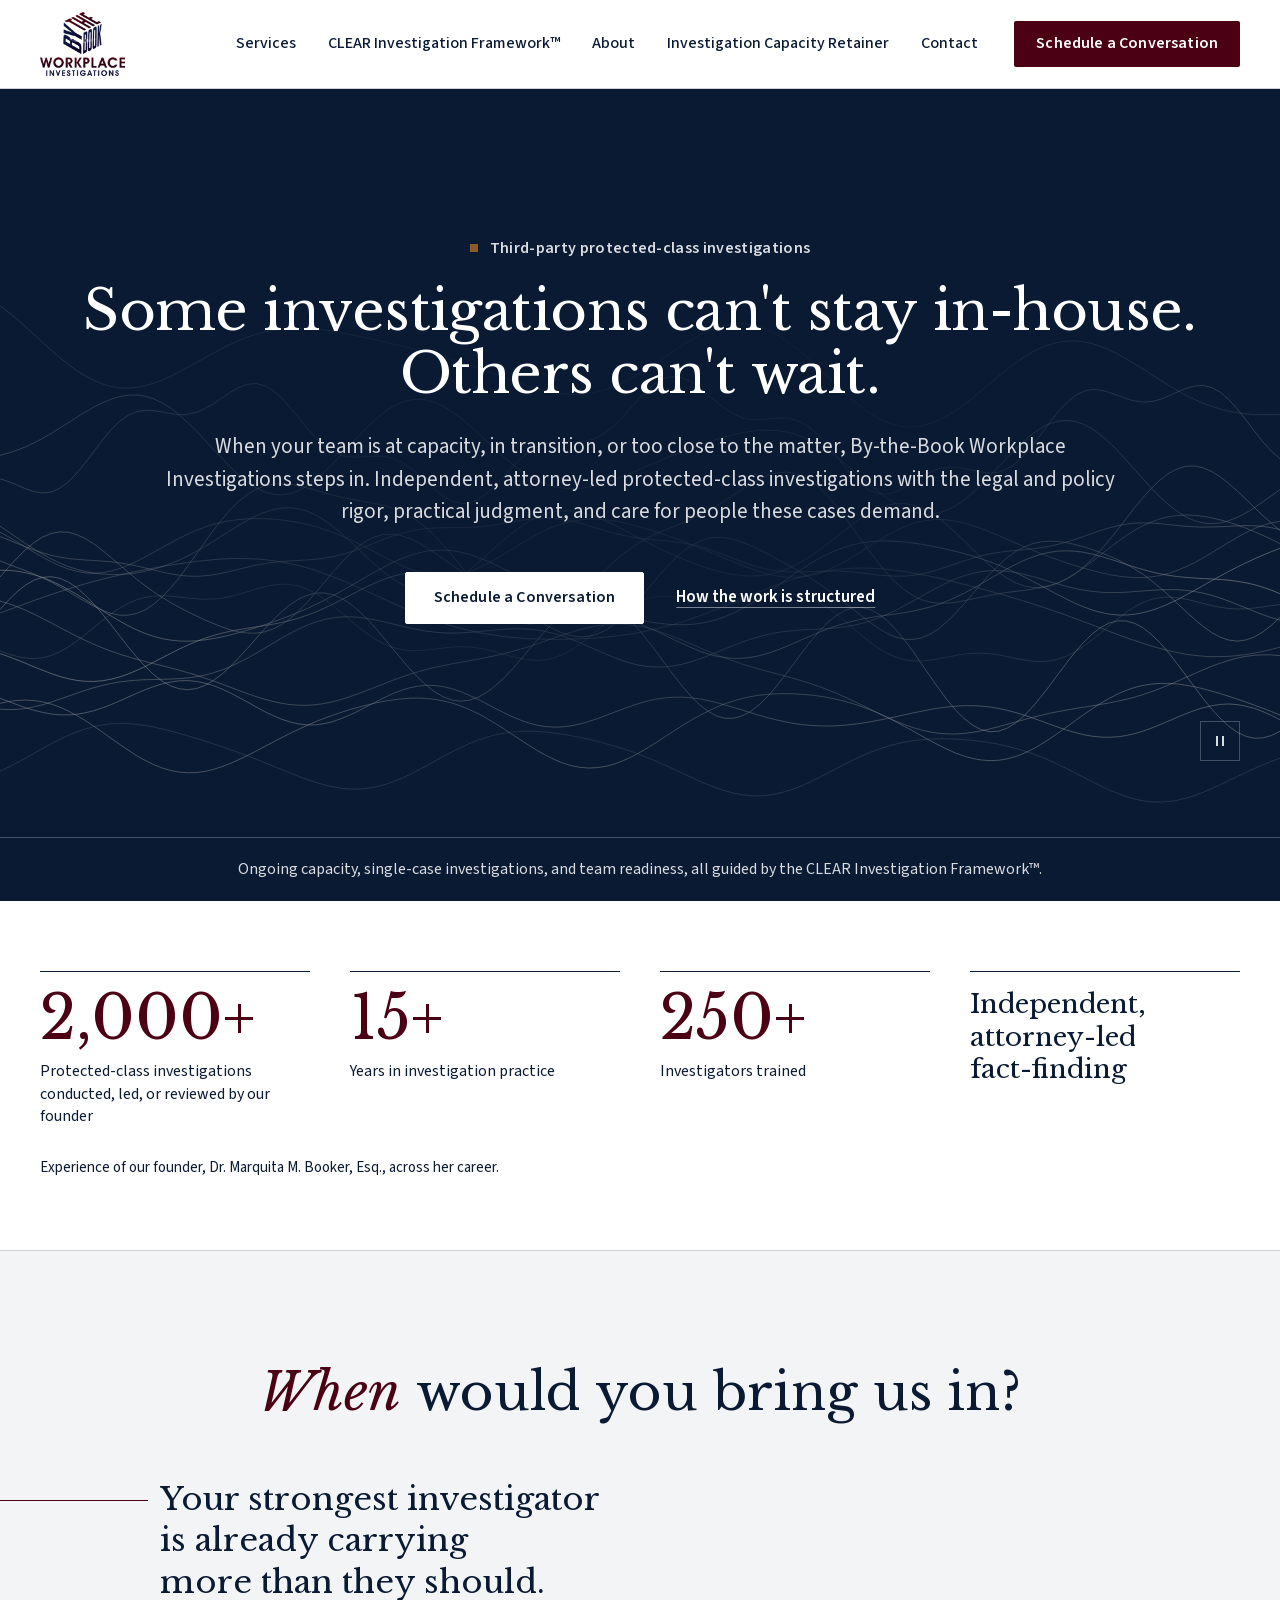
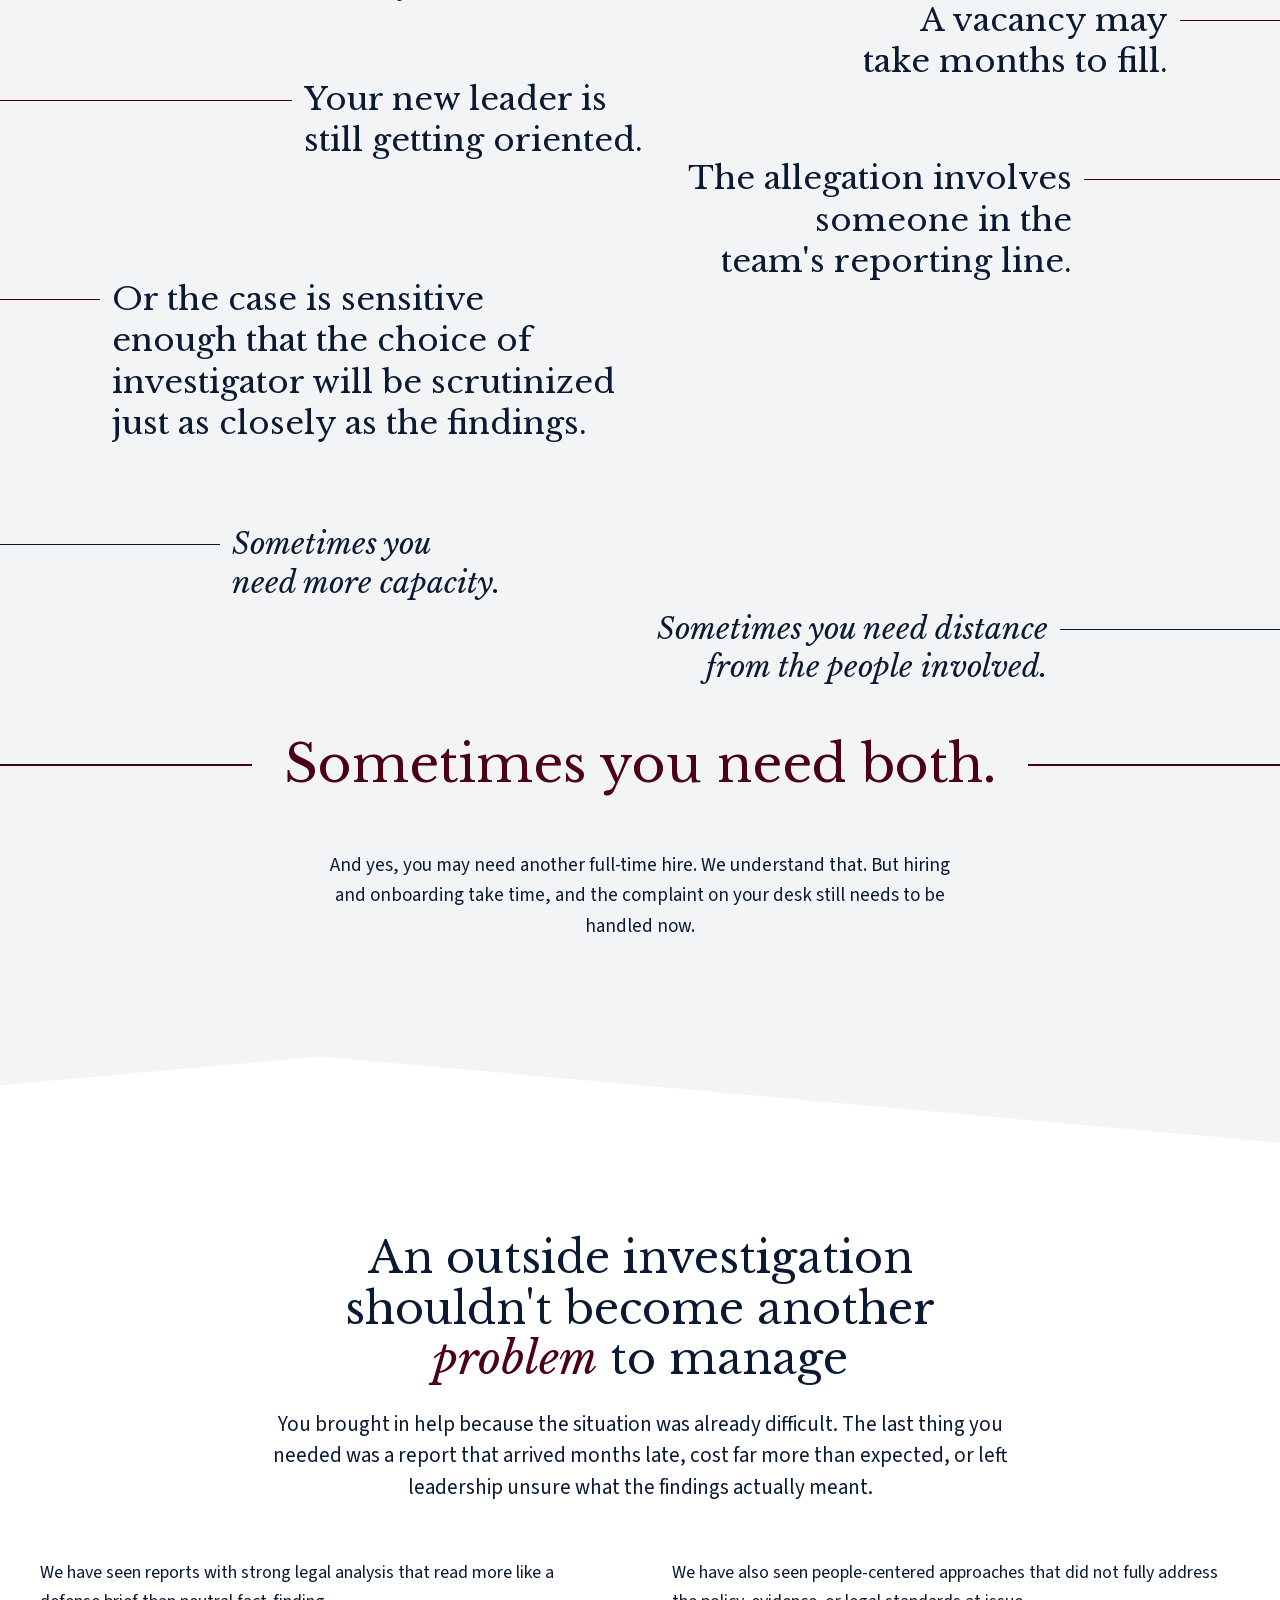
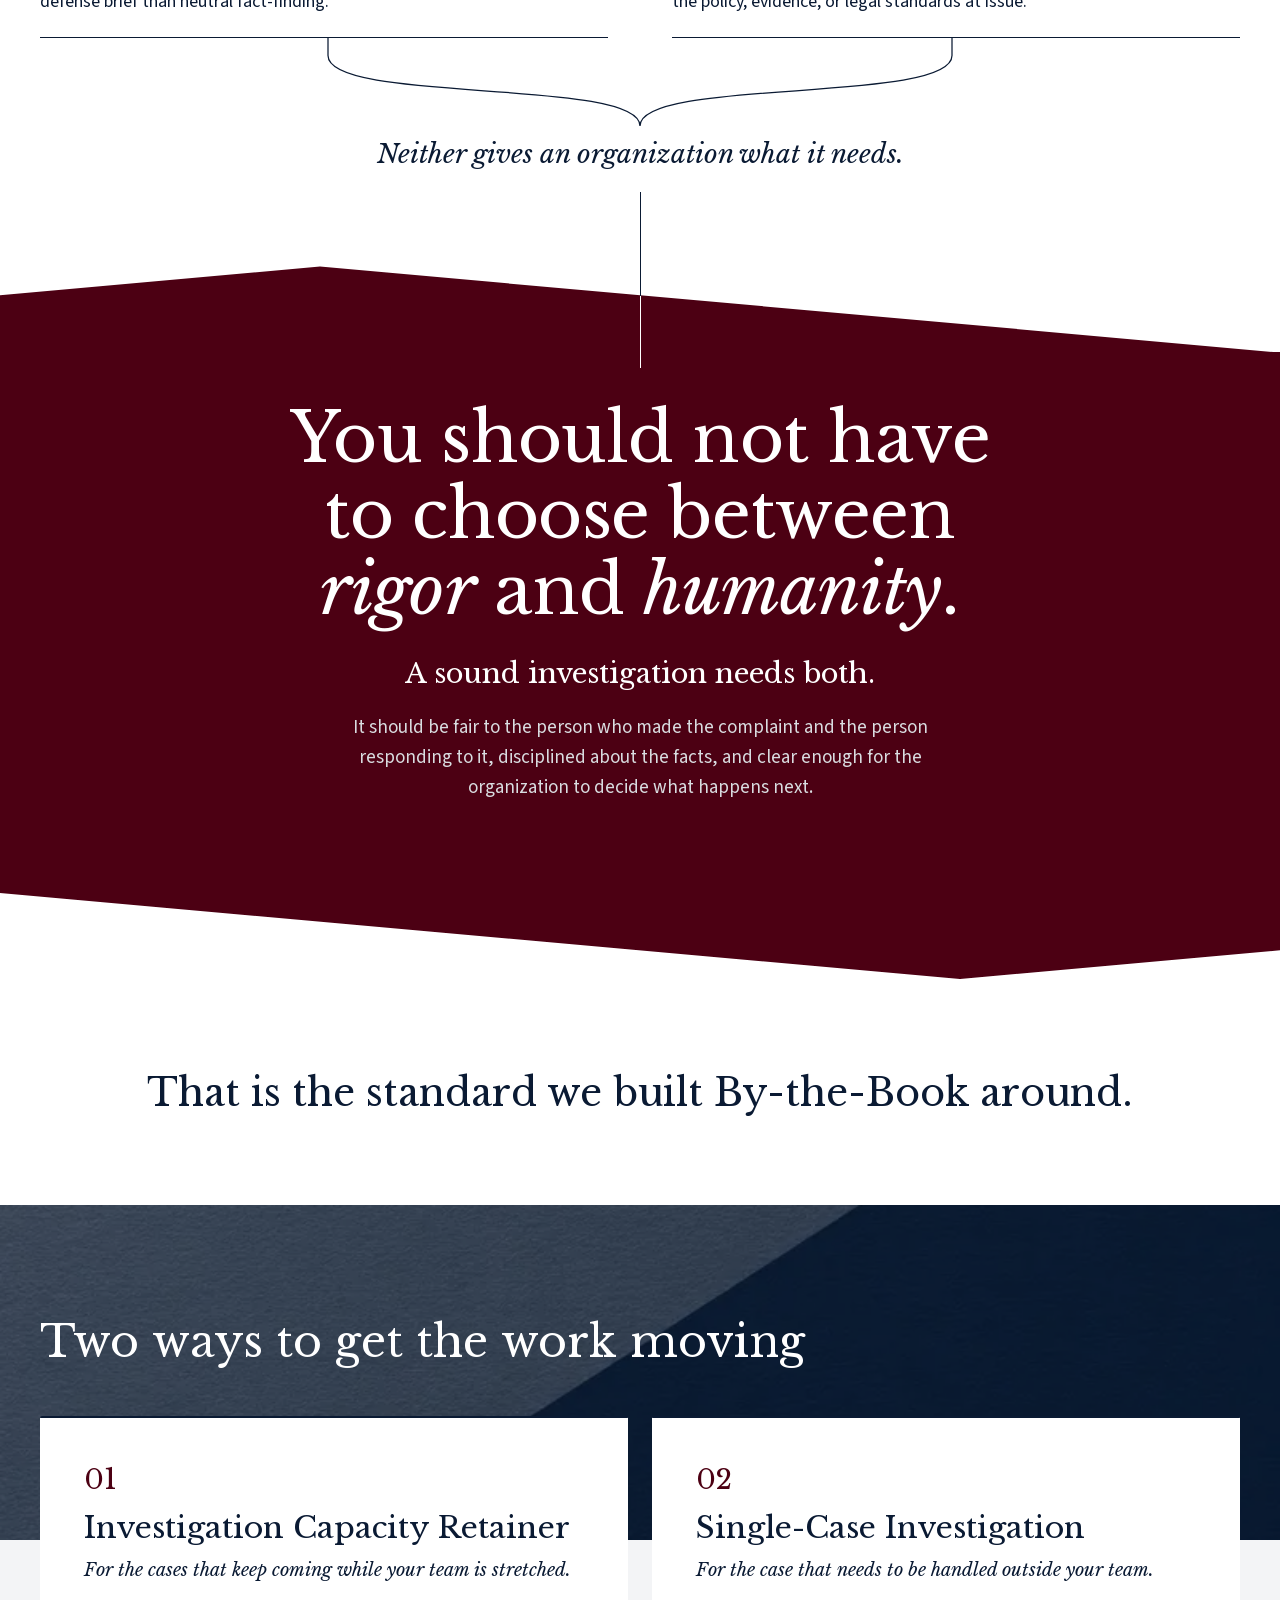
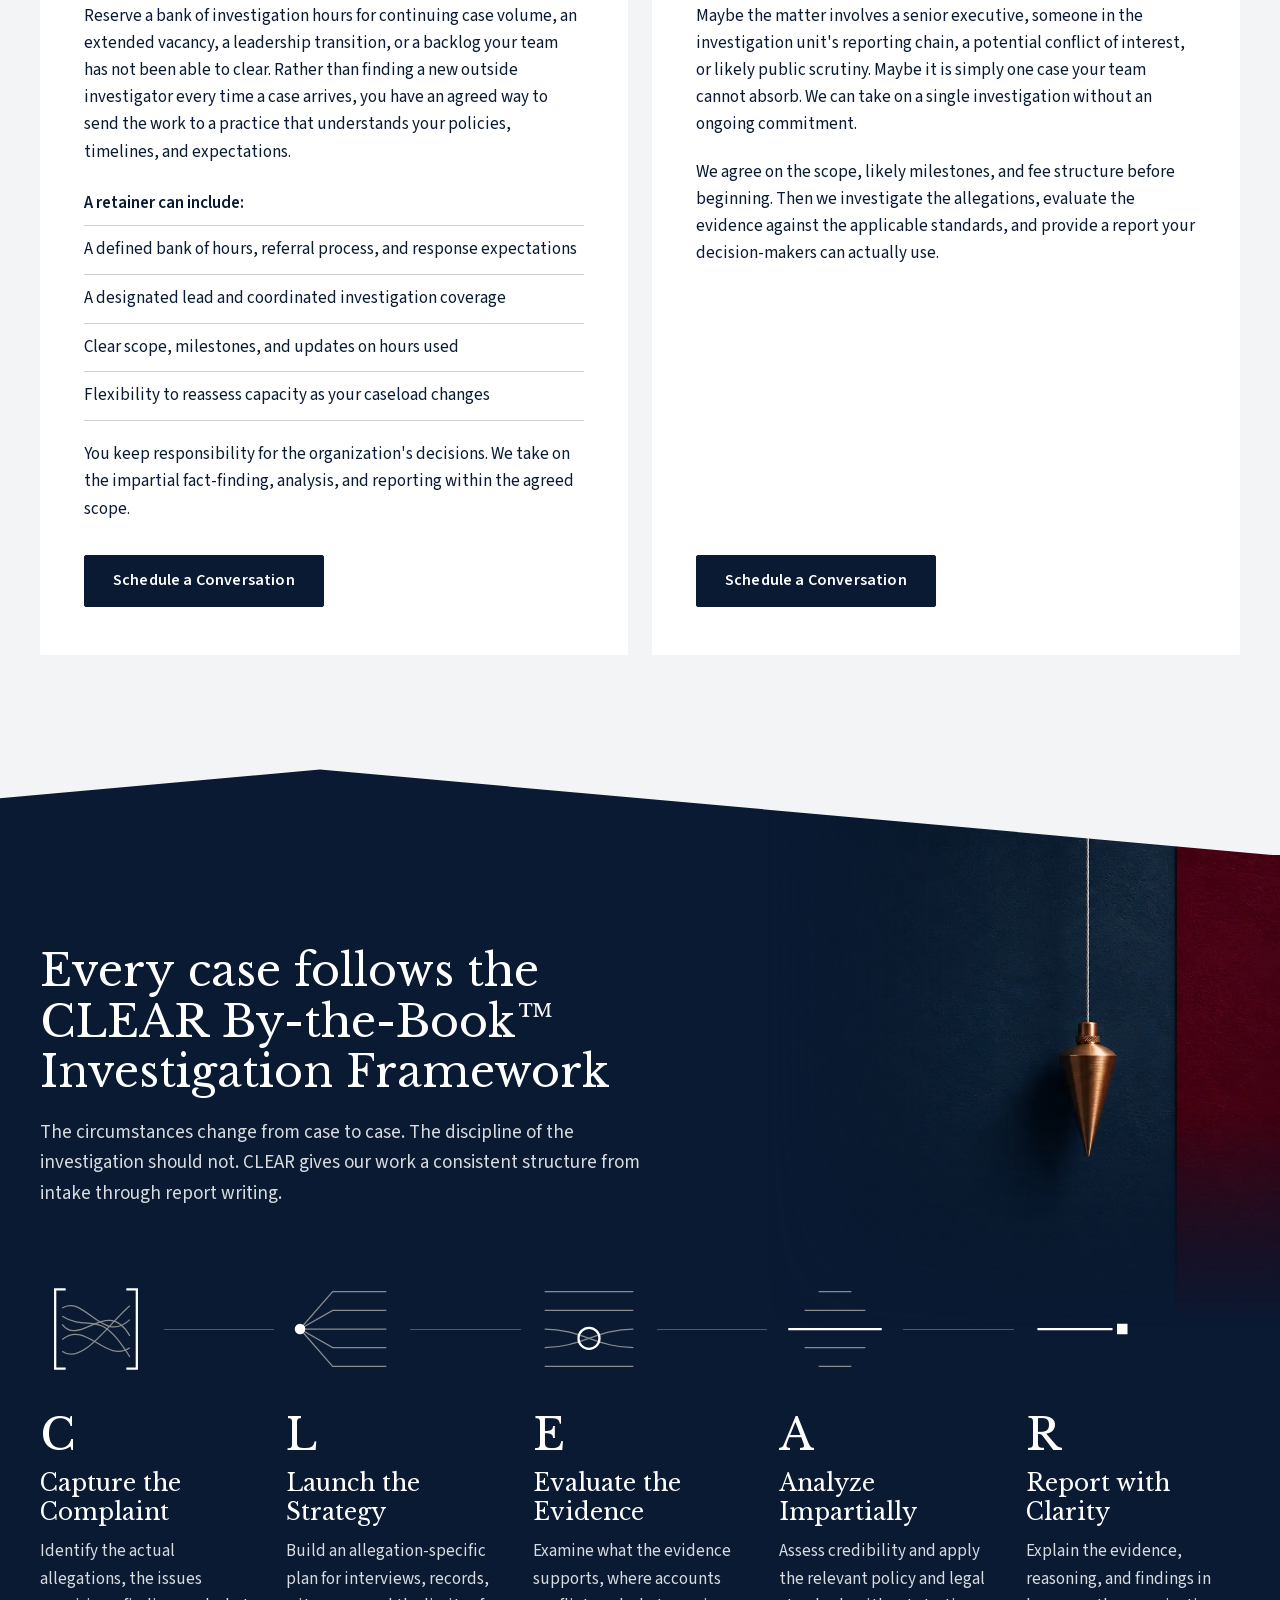
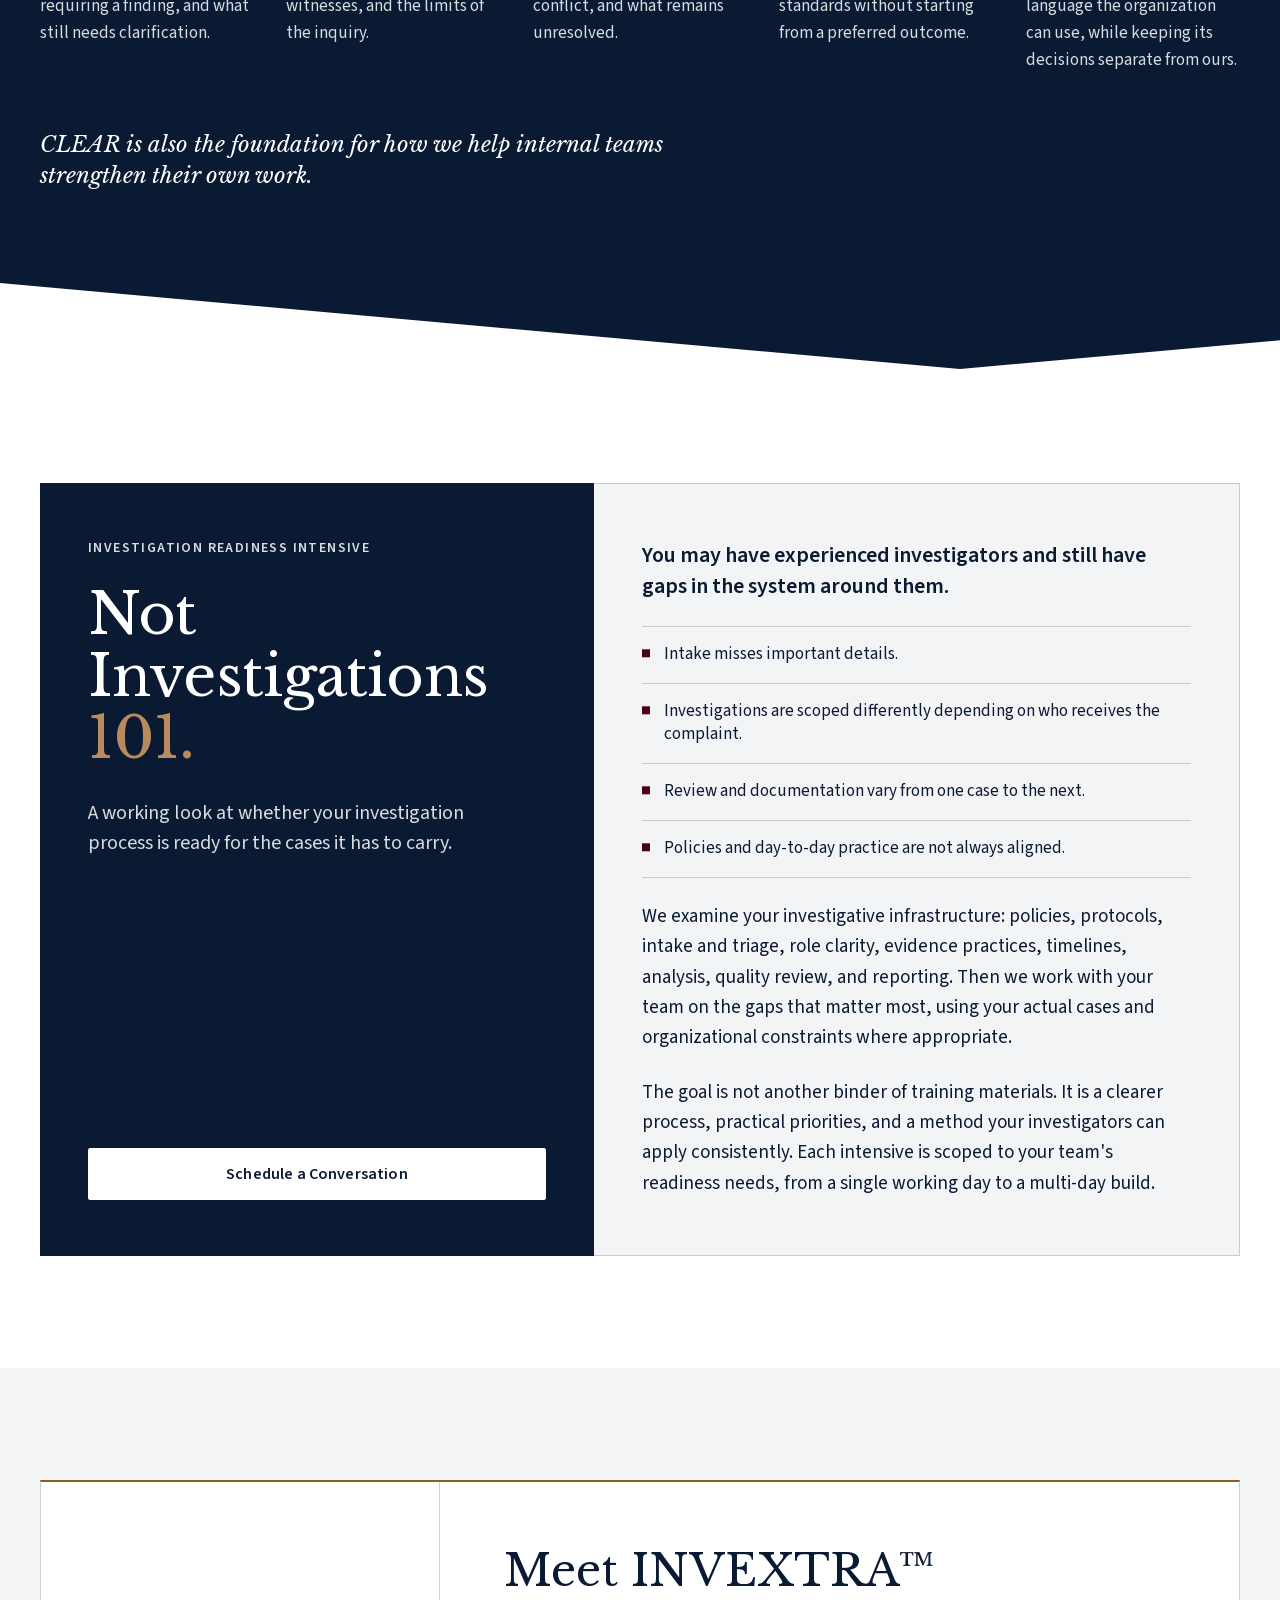
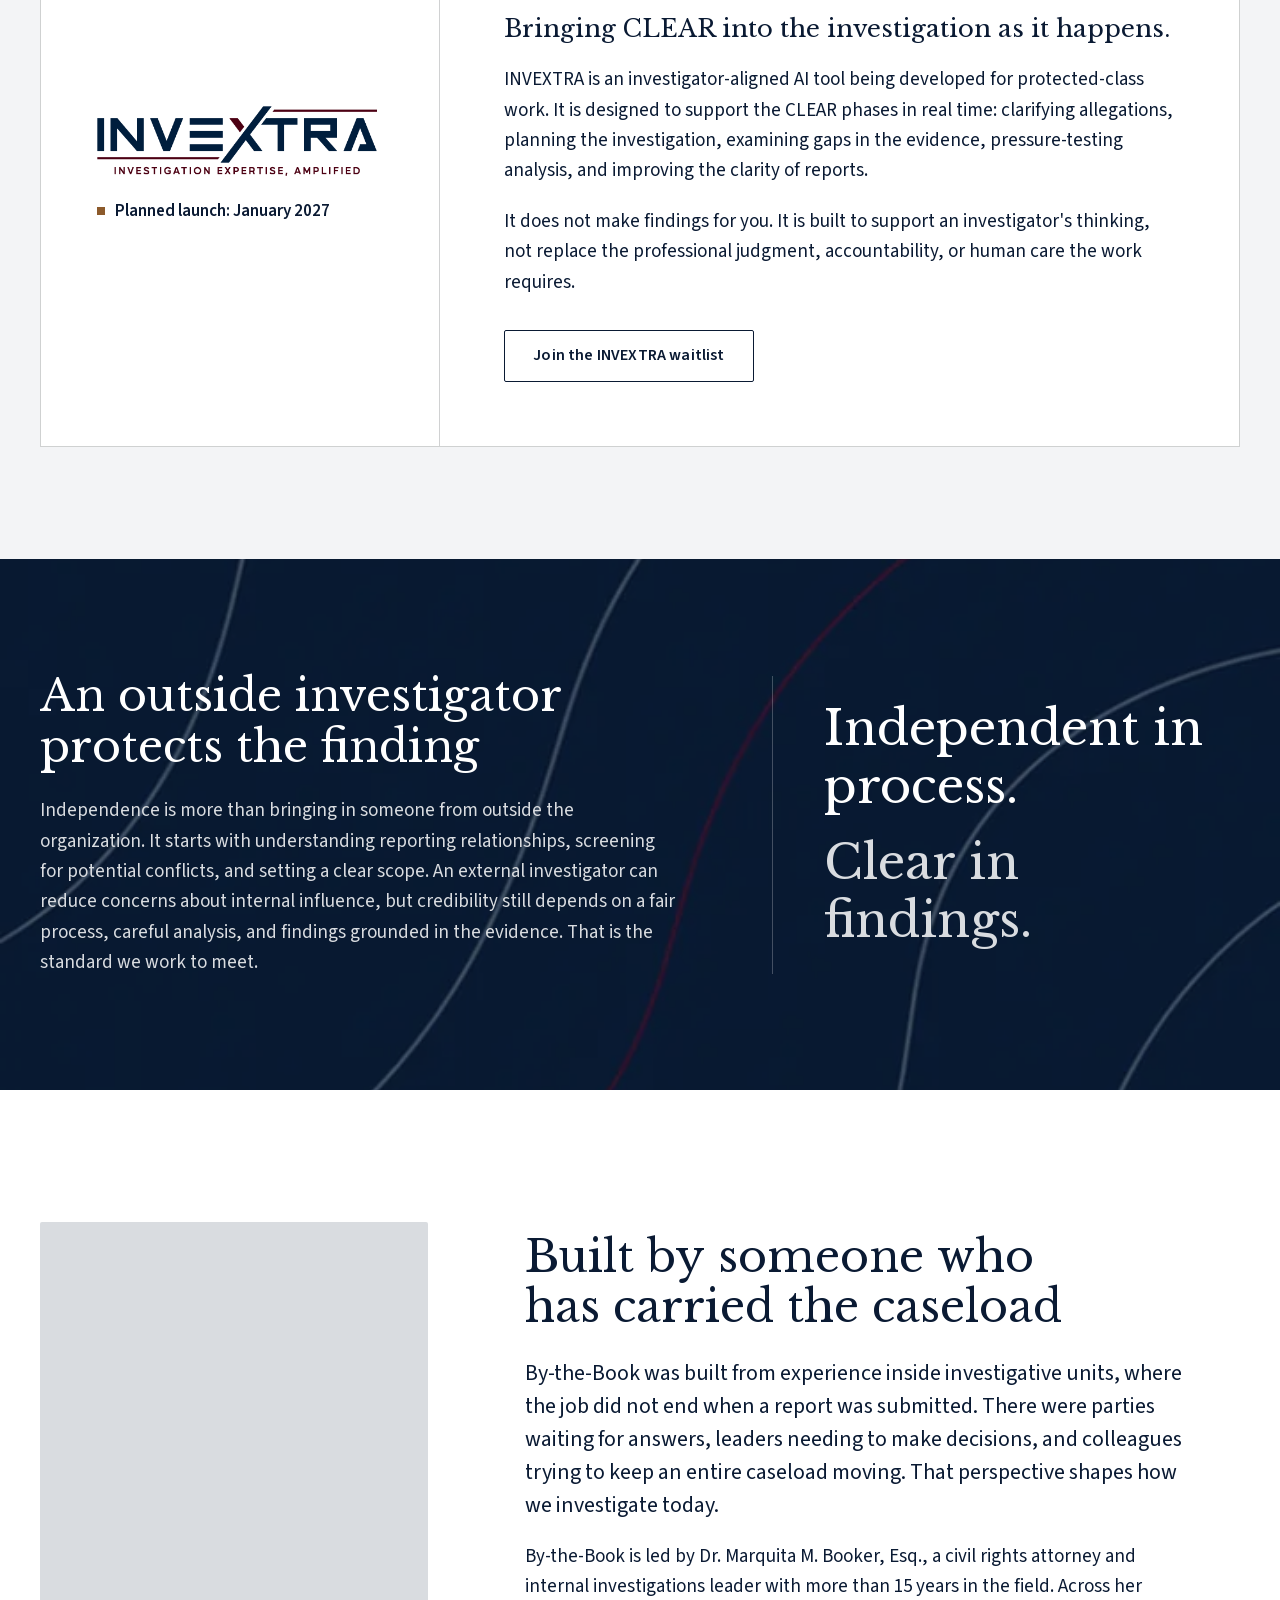
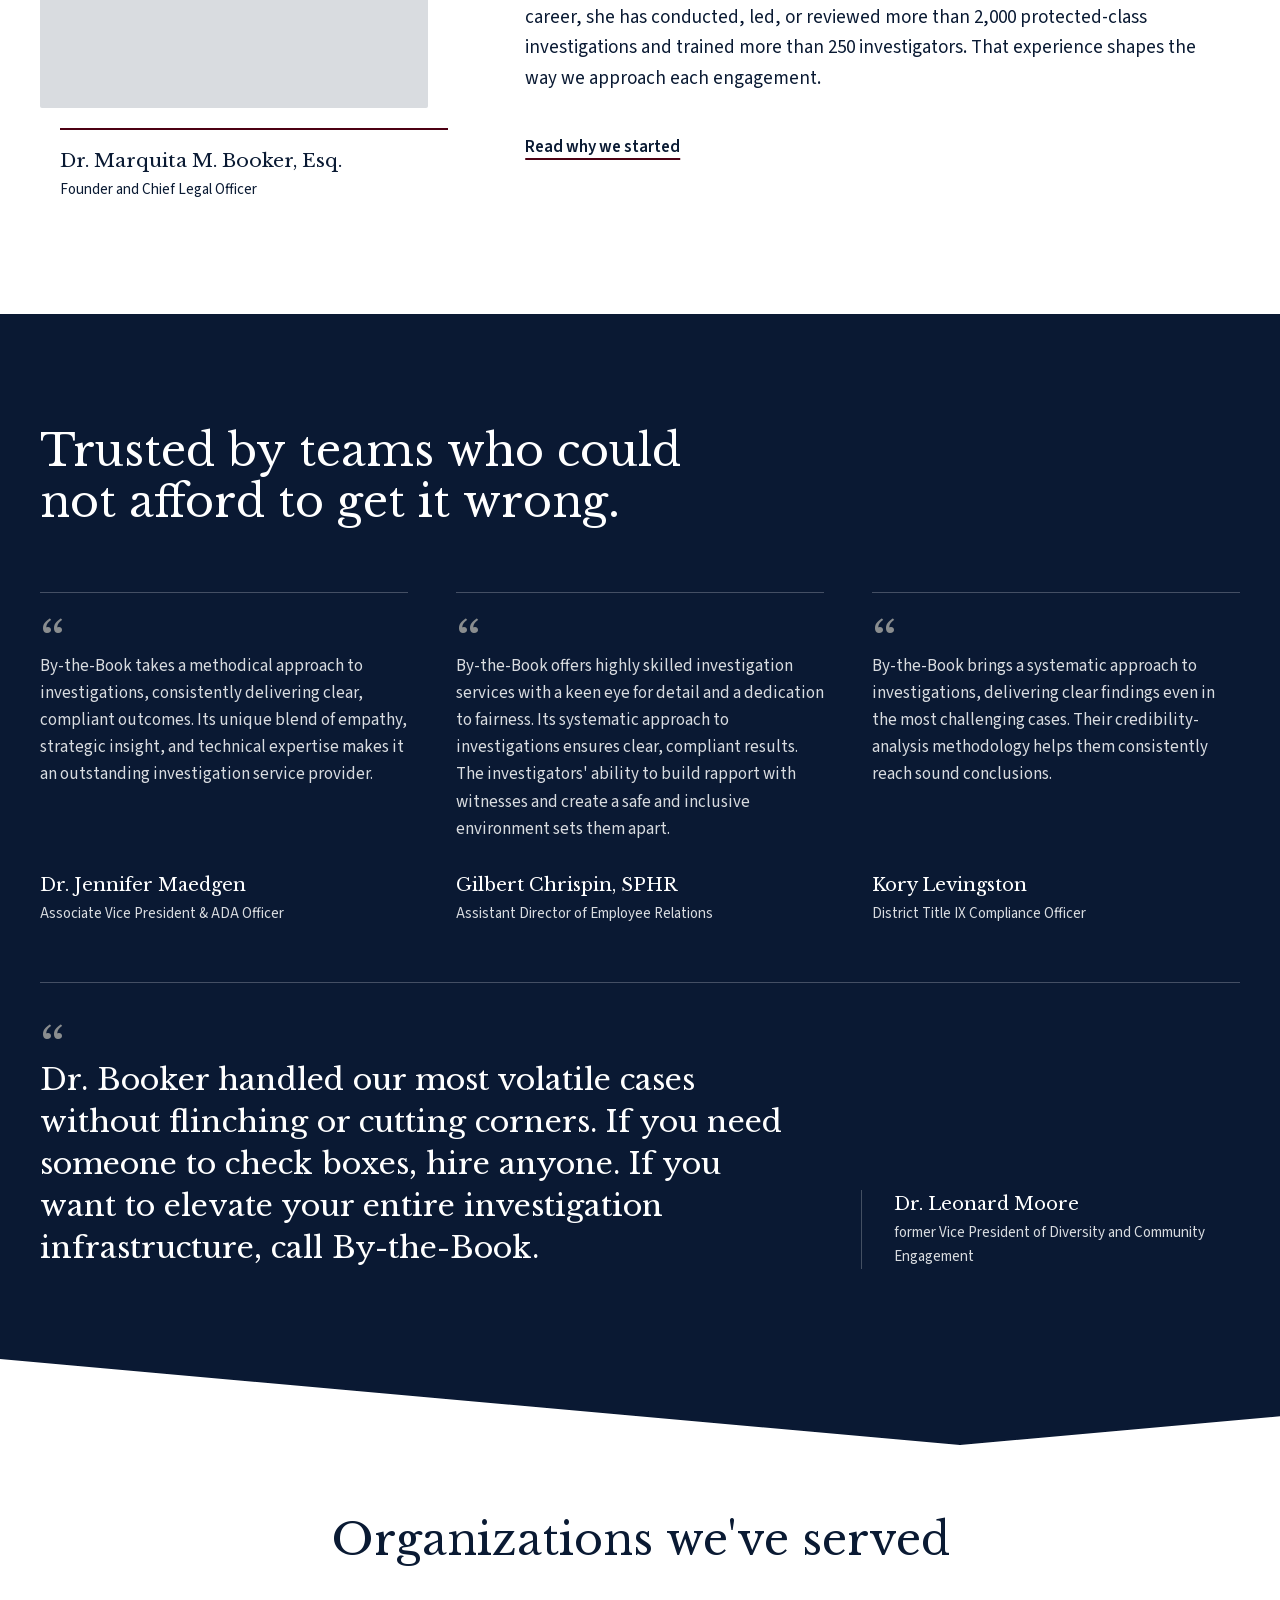
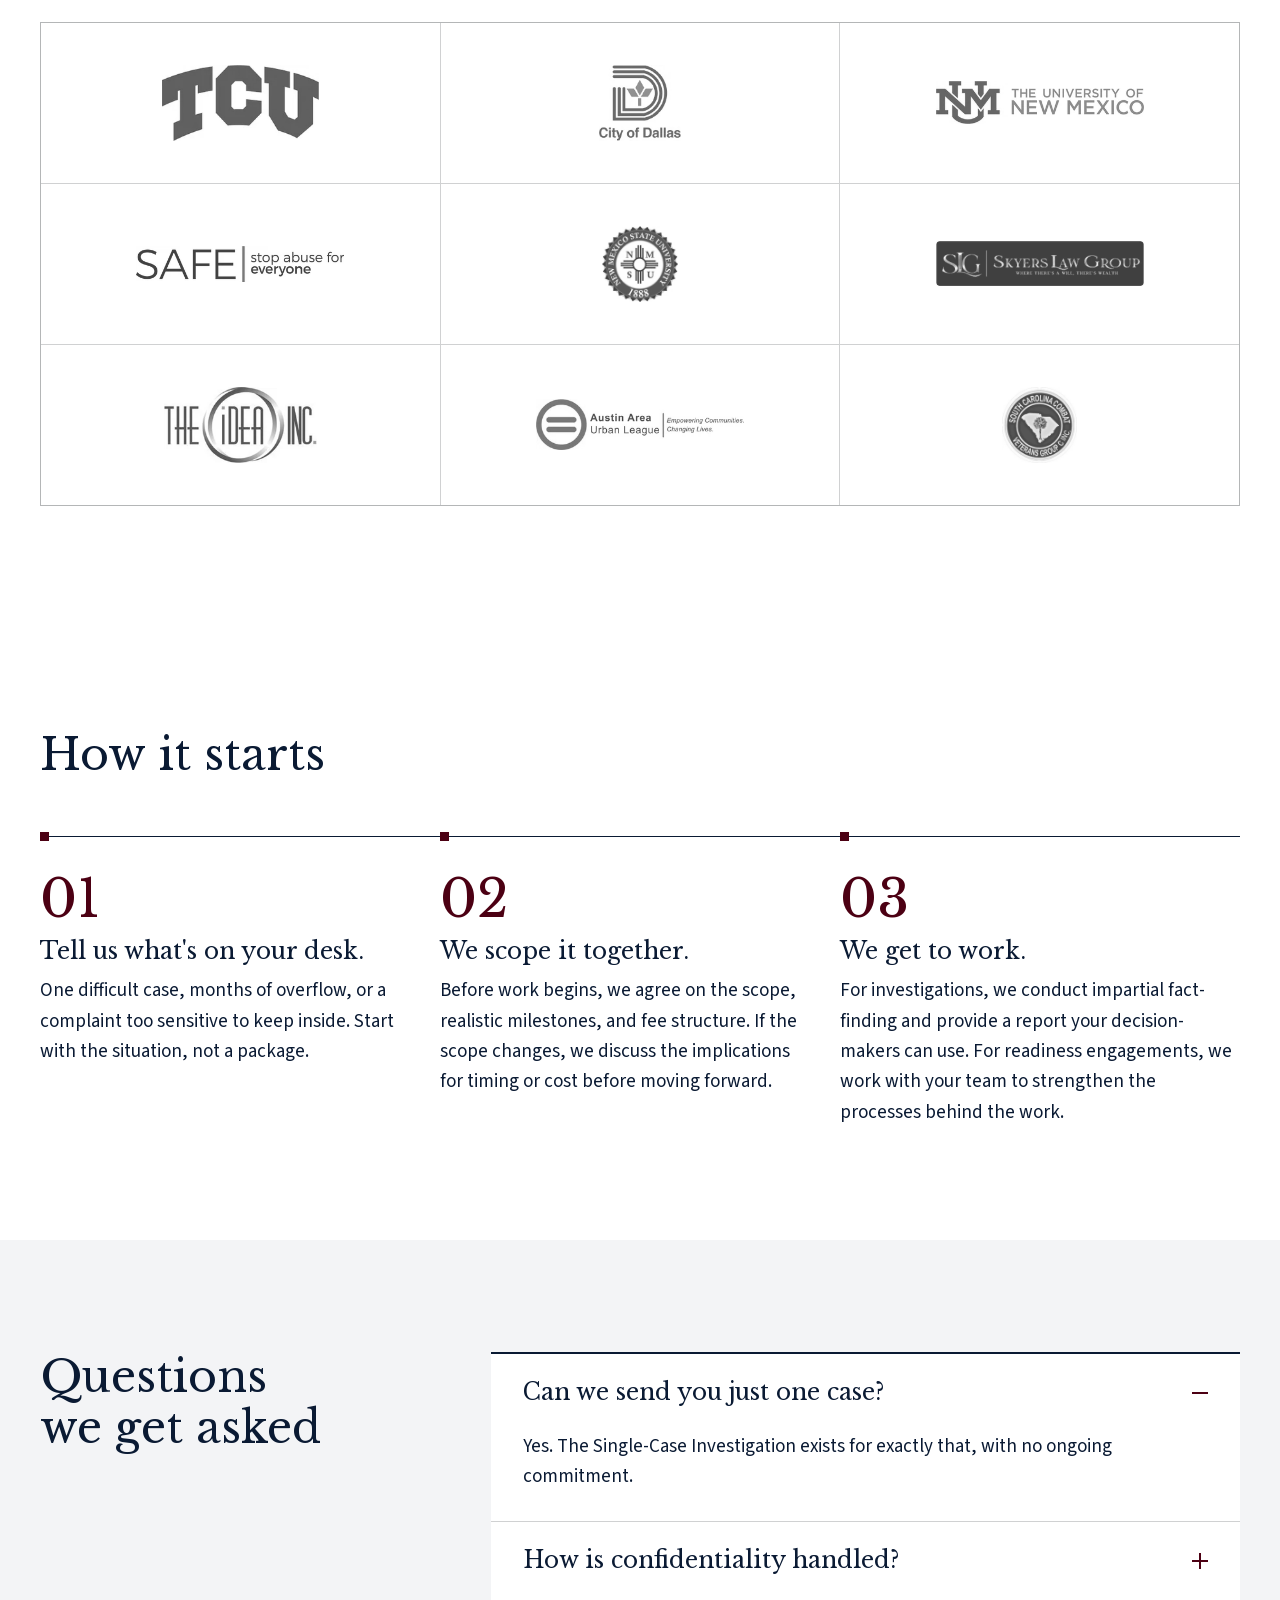
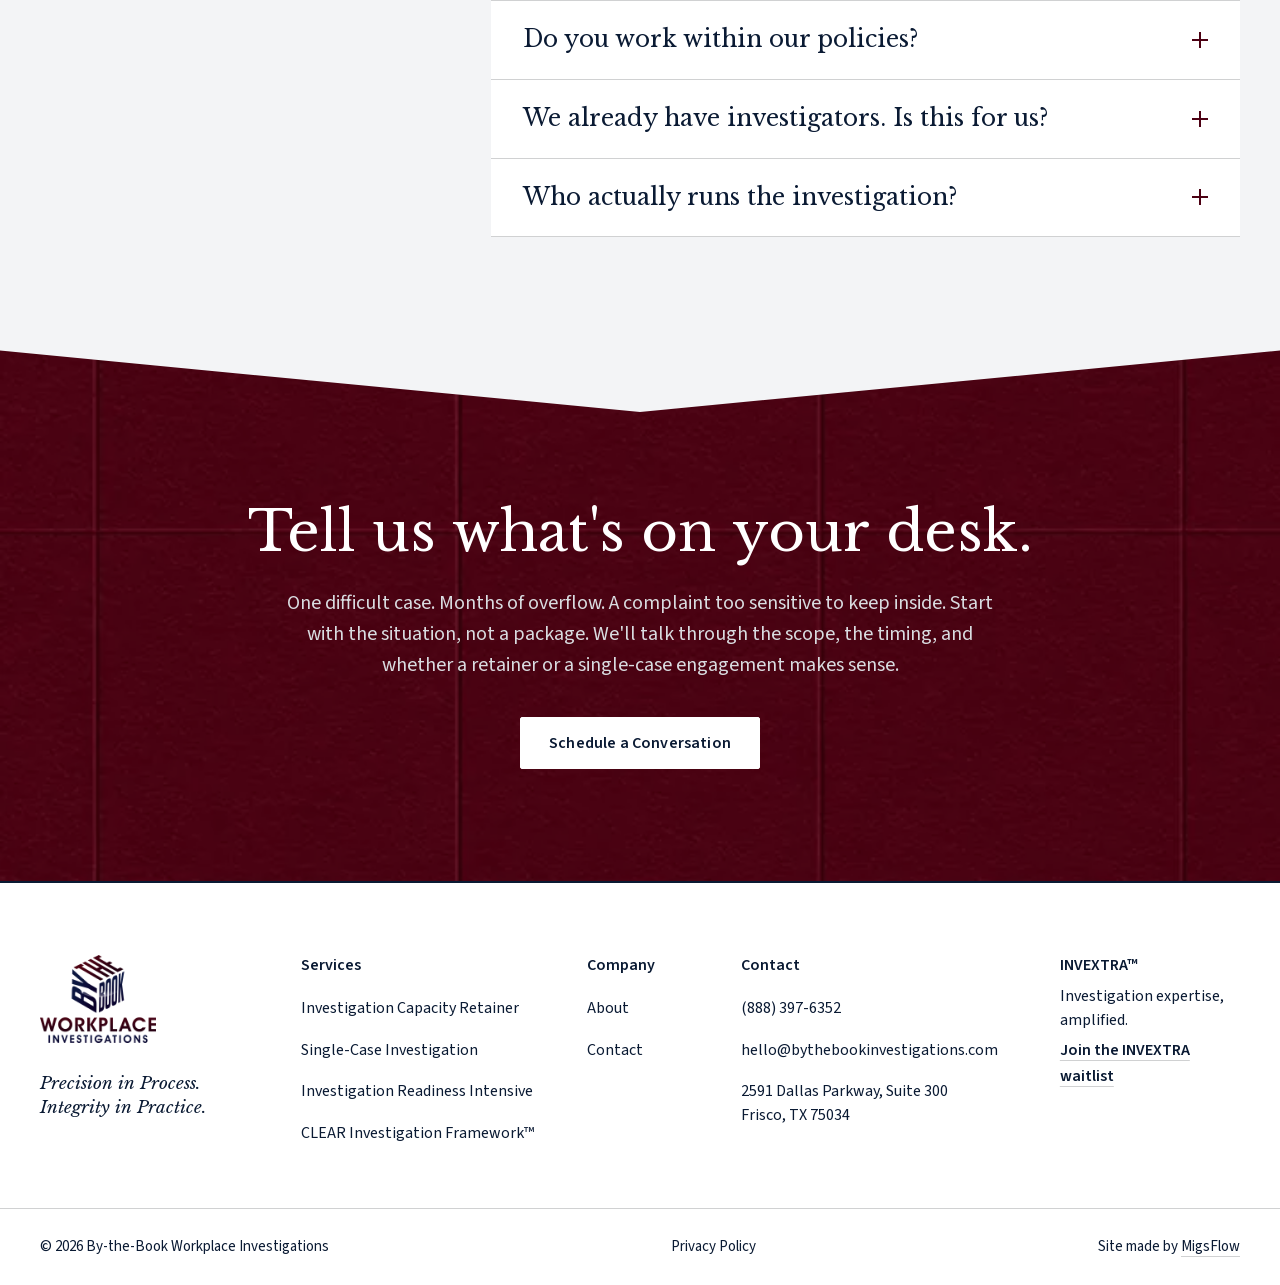
==== index.html @ ff56d0bf "Emphasised words in two headings; Readiness Intensive as a two-half panel with a large 'Not Investig" ====
<!DOCTYPE html>
<html lang="en">
<head>
    <meta charset="utf-8">
    <meta name="viewport" content="width=device-width, initial-scale=1">

    <!-- DRAFT title and description: to be finalised in the SEO pass -->
    <title>By-the-Book Workplace Investigations</title>
    <meta name="description" content="Independent, attorney-led protected-class investigations for when your team is at capacity, in transition or too close to the matter. Schedule a conversation.">
    <link rel="canonical" href="https://www.bythebookinvestigations.com/">

    <meta property="og:type" content="website">
    <meta property="og:title" content="By-the-Book Workplace Investigations">
    <meta property="og:description" content="Some investigations can't stay in-house. Others can't wait. Independent, attorney-led protected-class investigations.">
    <meta property="og:url" content="https://www.bythebookinvestigations.com/">
    <meta property="og:site_name" content="By-the-Book Workplace Investigations">
    <meta property="og:locale" content="en_US">
    <!-- The picture shown when the link is shared (LinkedIn, Facebook, iMessage, Slack, Discord...).
         It is a 1200 x 630 picture of the hero section. Social sites need the FULL web address here,
         not a short path. For now it uses the PREVIEW address (GitHub Pages), so previews work today.
         AT LAUNCH: change both image addresses below (og:image and twitter:image) to
         https://www.bythebookinvestigations.com/images/social/og-home.jpg
         If the hero changes, remake this picture (see the change log in CLAUDE.md, 2026-11-18). -->
    <meta property="og:image" content="https://mfebres0919.github.io/By-The-Book-Investigations/images/social/og-home.jpg">
    <meta property="og:image:type" content="image/jpeg">
    <meta property="og:image:width" content="1200">
    <meta property="og:image:height" content="630">
    <meta property="og:image:alt" content="Some investigations can't stay in-house. Others can't wait. By-the-Book Workplace Investigations.">
    <!-- The same card for X (Twitter) -->
    <meta name="twitter:card" content="summary_large_image">
    <meta name="twitter:title" content="By-the-Book Workplace Investigations">
    <meta name="twitter:description" content="Some investigations can't stay in-house. Others can't wait. Independent, attorney-led protected-class investigations.">
    <meta name="twitter:image" content="https://mfebres0919.github.io/By-The-Book-Investigations/images/social/og-home.jpg">
    <meta name="twitter:image:alt" content="Some investigations can't stay in-house. Others can't wait. By-the-Book Workplace Investigations.">
    <meta name="theme-color" content="#0A1A33">
    <!-- Favicon set: the small icon in the browser tab, bookmarks, phone home screens and Google results -->
    <link rel="icon" href="favicon.ico" sizes="32x32">
    <link rel="icon" href="favicon.svg" type="image/svg+xml">
    <link rel="apple-touch-icon" href="apple-touch-icon.png">
    <link rel="manifest" href="site.webmanifest">
    <!-- Still to add before launch: LocalBusiness schema -->

    <!-- Preload what the first screen needs: the two upright fonts. (The hero background is now
         drawn lines, not a picture, so there is no image to preload.) -->
    <link rel="preload" href="fonts/source-sans-3-v20-latin-variable.woff2" as="font" type="font/woff2" crossorigin>
    <link rel="preload" href="fonts/libre-baskerville-v24-latin-variable.woff2" as="font" type="font/woff2" crossorigin>

    <link rel="stylesheet" href="css/global.css">
    <link rel="stylesheet" href="css/styles.css">
    <!-- Only loads when JavaScript is off, so the phone menu is still reachable -->
    <noscript><link rel="stylesheet" href="css/no-js.css"></noscript>

    <script src="javascript/global.js" defer></script>
</head>
<body id="top">
    <a class="skip-link" href="#main">Skip to main content</a>

    <!-- ============ HEADER AND NAVIGATION (shared by every page) ============ -->
    <header class="site-header">
        <div class="site-header__inner container">
            <!-- The logo's alt text names the business; the hidden "home" tells screen readers where the link goes -->
            <a class="site-header__logo" href="./">
                <span class="visually-hidden">Home:</span>
                <picture>
                    <source srcset="images/brand/by-the-book-logo-sm.webp" type="image/webp">
                    <img src="images/brand/by-the-book-logo-sm.png" alt="By-the-Book Workplace Investigations"
                         width="280" height="212" decoding="async">
                </picture>
            </a>

            <!-- Phone menu button. aria-expanded tells screen readers whether the menu is open. -->
            <button class="nav-toggle" type="button" aria-expanded="false" aria-controls="site-nav">
                <span class="visually-hidden">Menu</span>
                <span class="nav-toggle__bars" aria-hidden="true">
                    <span class="nav-toggle__bar"></span>
                    <span class="nav-toggle__bar"></span>
                </span>
            </button>

            <nav class="site-nav" id="site-nav" aria-label="Main">
                <!-- Links follow the order of the homepage sections. "CLEAR Investigation Framework™" (her exact term) jumps to that
                     section on the homepage (it has no page of its own); the others go to their own pages. -->
                <ul class="site-nav__list">
                    <li class="site-nav__item"><a class="site-nav__link" href="services/">Services</a></li>
                    <li class="site-nav__item"><a class="site-nav__link" href="#process">CLEAR Investigation Framework™</a></li>
                    <li class="site-nav__item"><a class="site-nav__link" href="about/">About</a></li>
                    <li class="site-nav__item"><a class="site-nav__link" href="investigation-capacity/">Investigation Capacity Retainer</a></li>
                    <li class="site-nav__item"><a class="site-nav__link" href="contact/">Contact</a></li>
                </ul>

                <a class="btn btn--primary site-nav__cta" href="contact/">Schedule a Conversation</a>

                <!-- Contact details: shown in the phone menu only. Taken from the current live site; confirm with the client. -->
                <address class="site-nav__contact">
                    <a class="site-nav__contact-link" href="tel:+18883976352">(888) 397-6352</a>
                    <a class="site-nav__contact-link" href="mailto:hello@bythebookinvestigations.com">hello@bythebookinvestigations.com</a>
                    <span class="site-nav__contact-text">2591 Dallas Parkway, Suite 300<br>Frisco, TX 75034</span>
                </address>
            </nav>
        </div>
    </header>

    <main id="main">

        <!-- ============ HERO ============ -->
        <section class="hero" aria-labelledby="hero-title">
            <!-- The "stage" is everything above the trust line: the drawn background and the text. -->
            <div class="hero__stage">
                <!-- Background drawing: scattered lines that gather and settle into one straight line
                     (many accounts, one clear finding). It is decorative, so it is hidden from screen
                     readers. The lines themselves are drawn by global.js (section 8, "Hero lines"),
                     which is why this <svg> is nearly empty here. Without JavaScript the hero is plain navy. -->
                <div class="hero__bg" aria-hidden="true">
                    <svg class="hero__lines" focusable="false">
                        <defs>
                            <!-- Lets the bright line fade in at its left end instead of starting abruptly -->
                            <linearGradient id="hero-finding-fade" gradientUnits="userSpaceOnUse">
                                <stop class="hero__fade-from" offset="0"/>
                                <stop class="hero__fade-to" offset="1"/>
                            </linearGradient>
                        </defs>
                        <g class="hero__threads"></g>
                        <path class="hero__finding" stroke="url(#hero-finding-fade)" pathLength="1"/>
                    </svg>
                </div>

                <!-- Pause button for the drawing. It starts hidden; global.js shows it only when the
                     lines are actually moving. The two icons swap when it is pressed (styles.css). -->
                <button class="hero__pause" type="button" aria-label="Pause background animation" hidden>
                    <svg class="hero__pause-icon hero__pause-icon--pause" aria-hidden="true" focusable="false" width="14" height="14" viewBox="0 0 14 14"><path d="M4 2v10M10 2v10" fill="none" stroke="currentColor" stroke-width="2"/></svg>
                    <svg class="hero__pause-icon hero__pause-icon--play" aria-hidden="true" focusable="false" width="14" height="14" viewBox="0 0 14 14"><path d="M3.5 1.5v11l9-5.5z" fill="currentColor"/></svg>
                </button>

                <div class="hero__inner container">
                    <!-- All hero wording is from her final copy ("Homepage and About Us.docx", section 1). -->
                    <p class="hero__eyebrow">Third-party protected-class investigations</p>

                    <!-- Two sentences on two lines. Each word is in its own span so the CSS can bring the
                         words in one after another on page load; the second sentence starts a beat later. -->
                    <h1 class="hero__title" id="hero-title">
                        <span class="hero__line"><span class="hero__word">Some</span> <span class="hero__word">investigations</span> <span class="hero__word">can't</span> <span class="hero__word">stay</span> <span class="hero__word">in-house.</span></span>
                        <span class="hero__line"><span class="hero__word">Others</span> <span class="hero__word">can't</span> <span class="hero__word">wait.</span></span>
                    </h1>
                    <p class="hero__lead">When your team is at capacity, in transition, or too close to the matter, By-the-Book Workplace Investigations steps in. Independent, attorney-led protected-class investigations with the legal and policy rigor, practical judgment, and care for people these cases demand.</p>

                    <!-- One button only (her design note). The second action is a plain text link that jumps
                         down to the two ways of working together. -->
                    <div class="hero__actions">
                        <a class="btn btn--light hero__btn" href="contact/">Schedule a Conversation</a>
                        <a class="hero__link" href="#services">How the work is structured</a>
                    </div>
                </div>
            </div>

            <!-- Trust line: a quiet strip along the foot of the hero -->
            <div class="hero__trust">
                <div class="hero__trust-inner container">
                    <p class="hero__trust-text">Ongoing capacity, single-case investigations, and team readiness, all guided by the CLEAR Investigation Framework™.</p>
                </div>
            </div>
        </section>

        <!-- ============ STAT STRIP (her section 2) ============
             Three figures and one statement, straight from her copy. Her notes: the figures describe the
             founder's whole career, not only work done under the By-the-Book name, so the line under the
             strip says so (wording from her Services page).
             Each number counts up once when it scrolls into view (global.js part 6). The counting span is
             hidden from screen readers; they read the finished figure in the visually-hidden span beside it. -->
        <section class="stats" aria-label="Experience">
            <div class="container">
                <ul class="stats__list" role="list" data-reveal-group>
                    <li class="stat" data-reveal="up">
                        <p class="stat__figure"><span aria-hidden="true" data-count="2000" data-suffix="+">2,000+</span><span class="visually-hidden">2,000+</span></p>
                        <p class="stat__label">Protected-class investigations conducted, led, or reviewed by our founder</p>
                    </li>
                    <li class="stat" data-reveal="up">
                        <p class="stat__figure"><span aria-hidden="true" data-count="15" data-suffix="+">15+</span><span class="visually-hidden">15+</span></p>
                        <p class="stat__label">Years in investigation practice</p>
                    </li>
                    <li class="stat" data-reveal="up">
                        <p class="stat__figure"><span aria-hidden="true" data-count="250" data-suffix="+">250+</span><span class="visually-hidden">250+</span></p>
                        <p class="stat__label">Investigators trained</p>
                    </li>
                    <li class="stat stat--statement" data-reveal="up">
                        <p class="stat__statement">Independent, <span class="nowrap">attorney-led</span> <span class="nowrap">fact-finding</span></p>
                    </li>
                </ul>
                <p class="stats__note" data-reveal="fade">Experience of our founder, Dr. Marquita M. Booker, Esq., across her career.</p>
            </div>
        </section>

        <!-- ============ WHEN WOULD YOU BRING US IN? (her section 3) ============
             Her three paragraphs, word for word. The first paragraph is five situations, so each of
             its sentences gets its own line in a list; nothing is added or removed. The second
             paragraph ("Sometimes...") is set larger, as the point the list builds up to. -->
        <section class="when" aria-labelledby="when-title">
            <div class="container">
                <h2 class="when__title" id="when-title" data-split="words"><em class="accent">When</em> would you bring us in?</h2>

                <!-- The five situations alternate: the first comes in from the LEFT edge of the screen, the
                     second from the RIGHT, and so on, each with a thin line running in from its edge.
                     data-reveal-together makes all five arrive at the same moment (global.js, section 4).
                     The words sit in their own span ("when__words") so they can fade in sideways,
                     starting from the end where the line is (styles.css). -->
                <ul class="when__list" role="list" data-reveal-together>
                    <li class="when__item" data-reveal="left"><span class="when__words">Your strongest investigator is already carrying more than they should.</span></li>
                    <li class="when__item" data-reveal="right"><span class="when__words">A vacancy may take months to fill.</span></li>
                    <li class="when__item" data-reveal="left"><span class="when__words">Your new leader is still getting oriented.</span></li>
                    <li class="when__item" data-reveal="right"><span class="when__words">The allegation involves someone in the team's reporting line.</span></li>
                    <li class="when__item" data-reveal="left"><span class="when__words">Or the case is sensitive enough that the choice of investigator will be scrutinized just as closely as the findings.</span></li>
                </ul>

                <!-- "Sometimes...": the same pattern. Capacity from one side, distance from the other, and
                     "both" in the middle with a line reaching it from each side. The three arrive together. -->
                <p class="when__statement" data-reveal-together>
                    <span class="when__line when__line--left" data-reveal="left"><span class="when__words">Sometimes you need more capacity.</span></span>
                    <span class="when__line when__line--right" data-reveal="right"><span class="when__words">Sometimes you need distance from the people involved.</span></span>
                    <span class="when__line when__line--both" data-reveal="up"><span class="when__both-text">Sometimes you need both.</span></span>
                </p>

                <p class="when__text" data-reveal="fade">And yes, you may need another full-time hire. We understand that. But hiring and onboarding take time, and the complaint on your desk still needs to be handled now.</p>
            </div>
        </section>

        <!-- ============ AN OUTSIDE INVESTIGATION SHOULDN'T BECOME ANOTHER PROBLEM (her section 4) ============
             Her four paragraphs, word for word, in order. The layout makes her argument:
             1. the heading and opening paragraph, on white;
             2. the two ways an outside report goes wrong, side by side (on phones too). A line drops
                from each, and the two join at "Neither gives an organization what it needs.";
             3. one line carries on down into a full-width burgundy band, where the first sentence of
                her third paragraph, "You should not have to choose between rigor and humanity.", is
                the largest type on the page after the hero (her round-two note asked for it to be
                emphasised). The rest of that paragraph follows it, inside the band;
             4. her closing line, back on white. -->
        <section class="standard" aria-labelledby="standard-title">
            <!-- Angled divider from the grey section above: the same shape as the others, filled with that grey -->
            <svg class="standard__divider" aria-hidden="true" xmlns="http://www.w3.org/2000/svg" viewBox="0 0 1000 100" preserveAspectRatio="none"><path d="M0 0v36L250 4l750 96V0H0z"/></svg>

            <div class="standard__inner container">
                <h2 class="standard__title" id="standard-title" data-split="words">An outside investigation shouldn't become another <em class="accent">problem</em> to manage</h2>
                <p class="standard__lead" data-reveal="fade" data-delay="2">You brought in help because the situation was already difficult. The last thing you needed was a report that arrived months late, cost far more than expected, or left leadership unsure what the findings actually meant.</p>

                <div class="standard__pair">
                    <p class="standard__side" data-reveal="left">We have seen reports with strong legal analysis that read more like a defense brief than neutral fact-finding.</p>
                    <p class="standard__side" data-reveal="right">We have also seen people-centered approaches that did not fully address the policy, evidence, or legal standards at issue.</p>
                    <!-- The two lines: one down from the middle of each sentence, joining in the centre.
                         preserveAspectRatio="none" lets the drawing stretch to any width. Decorative. -->
                    <svg class="standard__join" data-reveal="fade" data-delay="2" aria-hidden="true" focusable="false" viewBox="0 0 100 40" preserveAspectRatio="none"><path d="M24 0v8c0 22 26 10 26 32M76 0v8c0 22-26 10-26 32"/></svg>
                    <p class="standard__neither" data-reveal="up" data-delay="3">Neither gives an organization what it needs.</p>
                </div>
                <!-- The single line that carries on down into the burgundy band -->
                <div class="standard__drop" aria-hidden="true"></div>
            </div>

            <div class="standard__band">
                <!-- Angled dividers, the same shape as the others on the page. The top one is white and
                     lies over the top of the band, so the white above appears to cut down into the
                     burgundy at an angle; the bottom one is the same shape turned upside down. -->
                <svg class="standard__band-divider" aria-hidden="true" xmlns="http://www.w3.org/2000/svg" viewBox="0 0 1000 100" preserveAspectRatio="none"><path d="M0 0v36L250 4l750 96V0H0z"/></svg>
                <svg class="standard__band-divider standard__band-divider--bottom" aria-hidden="true" xmlns="http://www.w3.org/2000/svg" viewBox="0 0 1000 100" preserveAspectRatio="none"><path d="M0 0v36L250 4l750 96V0H0z"/></svg>
                <div class="container">
                    <div class="standard__drop standard__drop--band" aria-hidden="true"></div>
                    <!-- Her third paragraph, still one paragraph. Each sentence is in its own span so the
                         first can be set very large; nothing is reworded. <em> marks the two words the
                         sentence turns on. -->
                    <p class="standard__text">
                        <span class="standard__statement" data-reveal="up">You should not have to choose between <em>rigor</em> and <em>humanity</em>.</span>
                        <span class="standard__both" data-reveal="fade" data-delay="2">A sound investigation needs both.</span>
                        <span class="standard__rest" data-reveal="fade" data-delay="3">It should be fair to the person who made the complaint and the person responding to it, disciplined about the facts, and clear enough for the organization to decide what happens next.</span>
                    </p>
                </div>
            </div>

            <div class="container">
                <p class="standard__closing" data-reveal="up">That is the standard we built <span class="nowrap">By-the-Book</span> around.</p>
            </div>
        </section>

        <!-- ============ TWO WAYS TO GET THE WORK MOVING (her section 5) ============
             Two cards side by side (stacked on phones), one per way of working, word for word from her copy.
             The "01" and "02" are hers. Each card ends with the same button; the hidden words inside each
             button tell screen-reader users which service it belongs to.
             id="services" is what the hero link "How the work is structured" jumps to. -->
        <section class="ways" id="services" aria-labelledby="ways-title">
            <!-- The heading sits on a dark band with one of the brand images behind it. The two cards
                 start on the band and hang down over its lower edge onto the pale grey. -->
            <div class="ways__band">
                <picture class="ways__bg">
                    <source media="(min-width: 48rem)" srcset="images/backgrounds/silver-navy-diagonal.webp" type="image/webp">
                    <source media="(min-width: 48rem)" srcset="images/backgrounds/silver-navy-diagonal.jpg">
                    <source srcset="images/backgrounds/silver-navy-diagonal-m.webp" type="image/webp">
                    <img src="images/backgrounds/silver-navy-diagonal-m.jpg" alt="" aria-hidden="true"
                         width="800" height="600" loading="lazy" decoding="async">
                </picture>
                <div class="container">
                    <h2 class="ways__title" id="ways-title" data-split="words">Two ways to get the work moving</h2>
                </div>
            </div>

            <div class="container">

                <div class="ways__cards" data-reveal-group>
                    <article class="way" data-reveal="up">
                        <p class="way__number" aria-hidden="true">01</p>
                        <h3 class="way__title">Investigation Capacity Retainer</h3>
                        <p class="way__tagline">For the cases that keep coming while your team is stretched.</p>
                        <p class="way__text">Reserve a bank of investigation hours for continuing case volume, an extended vacancy, a leadership transition, or a backlog your team has not been able to clear. Rather than finding a new outside investigator every time a case arrives, you have an agreed way to send the work to a practice that understands your policies, timelines, and expectations.</p>
                        <p class="way__list-title">A retainer can include:</p>
                        <ul class="way__list">
                            <li class="way__item">A defined bank of hours, referral process, and response expectations</li>
                            <li class="way__item">A designated lead and coordinated investigation coverage</li>
                            <li class="way__item">Clear scope, milestones, and updates on hours used</li>
                            <li class="way__item">Flexibility to reassess capacity as your caseload changes</li>
                        </ul>
                        <p class="way__text">You keep responsibility for the organization's decisions. We take on the impartial fact-finding, analysis, and reporting within the agreed scope.</p>
                        <a class="btn btn--navy way__btn" href="contact/">Schedule a Conversation<span class="visually-hidden"> about an Investigation Capacity Retainer</span></a>
                    </article>

                    <article class="way" data-reveal="up">
                        <p class="way__number" aria-hidden="true">02</p>
                        <h3 class="way__title">Single-Case Investigation</h3>
                        <p class="way__tagline">For the case that needs to be handled outside your team.</p>
                        <p class="way__text">Maybe the matter involves a senior executive, someone in the investigation unit's reporting chain, a potential conflict of interest, or likely public scrutiny. Maybe it is simply one case your team cannot absorb. We can take on a single investigation without an ongoing commitment.</p>
                        <p class="way__text">We agree on the scope, likely milestones, and fee structure before beginning. Then we investigate the allegations, evaluate the evidence against the applicable standards, and provide a report your decision-makers can actually use.</p>
                        <a class="btn btn--navy way__btn" href="contact/">Schedule a Conversation<span class="visually-hidden"> about a Single-Case Investigation</span></a>
                    </article>
                </div>
            </div>
        </section>

        <!-- ============ CLEAR (her section 6) ============
             Navy section, with the plumb-line photo beside the heading on desktop. No cards here (the section above has cards): the five
             steps are full-width rows, each led by its letter, so the letters spell CLEAR down the page.
             All wording is hers. id="process" is what the "CLEAR Investigation Framework™" menu link jumps to. -->
        <section class="process" id="process" aria-labelledby="process-title">
            <!-- Angled divider between the "Two ways" section and this one. It is a pale grey shape laid over
                 the top of the navy section, so the grey above appears to cut into the navy at an angle.
                 preserveAspectRatio="none" lets it stretch to any screen width. Decorative, so aria-hidden. -->
            <svg class="process__divider" aria-hidden="true" xmlns="http://www.w3.org/2000/svg" viewBox="0 0 1000 100" preserveAspectRatio="none"><path d="M0 0v36L250 4l750 96V0H0z"/></svg>

            <!-- The plumb line (a weight on a string, the tool that shows what is truly upright): it hangs
                 in the empty space beside the heading, on desktop only. Decorative, so it is hidden from
                 screen readers. The picture itself is set in styles.css, so phones never download it. -->
            <div class="process__bg" aria-hidden="true"></div>

            <div class="process__inner container">
                <div class="process__intro">
                    <h2 class="process__title" id="process-title" data-split="words">Every case follows the CLEAR <span class="nowrap">By-the-Book™</span> Investigation Framework</h2>
                    <p class="process__lead" data-reveal="fade" data-delay="3">The circumstances change from case to case. The discipline of the investigation should not. CLEAR gives our work a consistent structure from intake through report writing.</p>
                </div>

                <!-- The five phases, each with its own mark. An ordered list, because they happen in this
                     order. The marks are a family: every one is drawn on the same square grid from five thin
                     lines (class "clear__line") plus one heavier accent ("clear__accent" or "clear__point"),
                     in the same line style as the hero. Read in order they go from scattered lines to one
                     clear line. They are finished drawings here in the HTML; global.js (section 9) only adds
                     the movement, so they still show with JavaScript off.
                     The marks and the big letters are for the eye only (aria-hidden): each phase's name
                     already says everything a screen reader needs. -->
                <ol class="clear" role="list" data-reveal-group>
                    <li class="clear__step" data-reveal="up">
                        <!-- C: five loose, crossing lines, held between two brackets -->
                        <svg class="clear__mark" aria-hidden="true" focusable="false" viewBox="0 0 96 96"><path class="clear__line" d="M19 30C38 18 54 62 77 40"/><path class="clear__line" d="M19 44C34 64 58 20 77 54"/><path class="clear__line" d="M19 57C40 40 56 78 77 64"/><path class="clear__line" d="M19 67C36 80 60 42 77 28"/><path class="clear__line" d="M19 37C44 52 50 28 77 72"/><path class="clear__accent" d="M22 14h-9v68h9M74 14h9v68h-9"/></svg>
                        <span class="clear__letter" aria-hidden="true">C</span>
                        <h3 class="clear__name">Capture the Complaint</h3>
                        <p class="clear__text">Identify the actual allegations, the issues requiring a finding, and what still needs clarification.</p>
                    </li>
                    <li class="clear__step" data-reveal="up">
                        <!-- L: from one starting point, five lines set off, each to its own place -->
                        <svg class="clear__mark" aria-hidden="true" focusable="false" viewBox="0 0 96 96"><path class="clear__line" d="M12 48L40 16h46"/><path class="clear__line" d="M12 48L40 32h46"/><path class="clear__line" d="M12 48h74"/><path class="clear__line" d="M12 48L40 64h46"/><path class="clear__line" d="M12 48L40 80h46"/><circle class="clear__point" cx="12" cy="48" r="4.5"/></svg>
                        <span class="clear__letter" aria-hidden="true">L</span>
                        <h3 class="clear__name">Launch the Strategy</h3>
                        <p class="clear__text">Build an allegation-specific plan for interviews, records, witnesses, and the limits of the inquiry.</p>
                    </li>
                    <li class="clear__step" data-reveal="up">
                        <!-- E: the lines laid side by side; two of them cross, and the crossing is examined -->
                        <svg class="clear__mark" aria-hidden="true" focusable="false" viewBox="0 0 96 96"><path class="clear__line" d="M10 16h76"/><path class="clear__line" d="M10 32h76"/><path class="clear__line" d="M10 48C40 48 56 64 86 64"/><path class="clear__line" d="M10 64C40 64 56 48 86 48"/><path class="clear__line" d="M10 80h76"/><circle class="clear__accent" cx="48" cy="56" r="9"/></svg>
                        <span class="clear__letter" aria-hidden="true">E</span>
                        <h3 class="clear__name">Evaluate the Evidence</h3>
                        <p class="clear__text">Examine what the evidence supports, where accounts conflict, and what remains unresolved.</p>
                    </li>
                    <li class="clear__step" data-reveal="up">
                        <!-- A: the same weight above and below one level line -->
                        <svg class="clear__mark" aria-hidden="true" focusable="false" viewBox="0 0 96 96"><path class="clear__line" d="M34 16h28"/><path class="clear__line" d="M22 32h52"/><path class="clear__line" d="M8 48h80"/><path class="clear__line" d="M22 64h52"/><path class="clear__line" d="M34 80h28"/><path class="clear__accent" d="M8 48h80"/></svg>
                        <span class="clear__letter" aria-hidden="true">A</span>
                        <h3 class="clear__name">Analyze Impartially</h3>
                        <p class="clear__text">Assess credibility and apply the relevant policy and legal standards without starting from a preferred outcome.</p>
                    </li>
                    <li class="clear__step" data-reveal="up">
                        <!-- R: the five lines have become one, ending in a full stop -->
                        <svg class="clear__mark" aria-hidden="true" focusable="false" viewBox="0 0 96 96"><path class="clear__line" d="M10 48h64"/><path class="clear__line" d="M10 48h64"/><path class="clear__line" d="M10 48h64"/><path class="clear__line" d="M10 48h64"/><path class="clear__line" d="M10 48h64"/><path class="clear__accent" d="M10 48h64"/><rect class="clear__point" x="78" y="43.5" width="9" height="9"/></svg>
                        <span class="clear__letter" aria-hidden="true">R</span>
                        <h3 class="clear__name">Report with Clarity</h3>
                        <p class="clear__text">Explain the evidence, reasoning, and findings in language the organization can use, while keeping its decisions separate from ours.</p>
                    </li>
                </ol>

                <p class="process__closing" data-reveal="fade">CLEAR is also the foundation for how we help internal teams strengthen their own work.</p>
            </div>

            <!-- Angled divider leading into the About section: the same shape as the one at the top,
                 turned upside down (in the CSS), so the white below cuts up into the navy at an angle. -->
            <svg class="process__divider process__divider--bottom" aria-hidden="true" xmlns="http://www.w3.org/2000/svg" viewBox="0 0 1000 100" preserveAspectRatio="none"><path d="M0 0v36L250 4l750 96V0H0z"/></svg>
        </section>

        <!-- ============ INVESTIGATION READINESS INTENSIVE (her section 7) ============
             One panel in two halves (her round-two note: give "Not Investigations 101" more presence).
             Navy half: the section name as a small label, then her opening line with its first
             sentence, "Not Investigations 101.", set very large, then the button.
             Pale half: her three paragraphs. In the first, the four gaps she lists are each a
             sentence, so they are shown as four short lines. Nothing is reworded or shortened. -->
        <section class="intensive" id="readiness" aria-labelledby="intensive-title">
            <div class="intensive__inner container">
                <div class="intensive__head">
                    <!-- Still the section's heading (h2) for screen readers and search engines; it is only
                         styled as a small label. -->
                    <h2 class="intensive__title" id="intensive-title">Investigation Readiness Intensive</h2>
                    <!-- Her opening line is one paragraph. Its two sentences are in separate spans so the
                         first can be very large; "101." gets the accent colour. -->
                    <p class="intensive__tagline">
                        <span class="intensive__big" data-reveal="up">Not Investigations <span class="intensive__num">101.</span></span>
                        <span class="intensive__sub" data-reveal="fade" data-delay="2">A working look at whether your investigation process is ready for the cases it has to carry.</span>
                    </p>
                    <a class="btn btn--light intensive__btn" data-reveal="fade" data-delay="3" href="contact/">Schedule a Conversation<span class="visually-hidden"> about the Investigation Readiness Intensive</span></a>
                </div>

                <div class="intensive__body">
                    <p class="intensive__text intensive__text--lead" data-reveal="fade">You may have experienced investigators and still have gaps in the system around them.</p>
                    <ul class="intensive__gaps" role="list" data-reveal-group>
                        <li class="intensive__gap" data-reveal="right">Intake misses important details.</li>
                        <li class="intensive__gap" data-reveal="right">Investigations are scoped differently depending on who receives the complaint.</li>
                        <li class="intensive__gap" data-reveal="right">Review and documentation vary from one case to the next.</li>
                        <li class="intensive__gap" data-reveal="right">Policies and day-to-day practice are not always aligned.</li>
                    </ul>
                    <p class="intensive__text" data-reveal="fade">We examine your investigative infrastructure: policies, protocols, intake and triage, role clarity, evidence practices, timelines, analysis, quality review, and reporting. Then we work with your team on the gaps that matter most, using your actual cases and organizational constraints where appropriate.</p>
                    <p class="intensive__text" data-reveal="fade">The goal is not another binder of training materials. It is a clearer process, practical priorities, and a method your investigators can apply consistently. Each intensive is scoped to your team's readiness needs, from a single working day to a multi-day build.</p>
                </div>
            </div>
        </section>

        <!-- ============ MEET INVEXTRA™ (her section 8) ============
             Her note: keep this visually separate from the services, so it reads as proof of depth
             and not a competing offer. So it is the only part of the page built as a framed panel:
             pale grey section, one white box with a thin copper line on top (copper is the INVEXTRA
             colour in her brand guide), INVEXTRA's own logo, and an OUTLINE button. Every
             "Schedule a Conversation" button on the page is filled, so this one looks different.
             All wording is hers. The button opens invextra.ai in a new tab. -->
        <section class="invextra" id="invextra" aria-labelledby="invextra-title">
            <div class="container">
                <div class="invextra__panel">
                    <!-- Left side on desktop (top on phones): the product's logo and its launch date -->
                    <div class="invextra__brand" data-reveal="fade">
                        <picture>
                            <source srcset="images/brand/invextra-logo.webp" type="image/webp">
                            <img class="invextra__logo" src="images/brand/invextra-logo.png"
                                 alt="INVEXTRA: Investigation expertise, amplified"
                                 width="498" height="125" loading="lazy" decoding="async">
                        </picture>
                        <p class="invextra__launch">Planned launch: January 2027</p>
                    </div>

                    <div class="invextra__body">
                        <h2 class="invextra__title" id="invextra-title" data-split="words">Meet INVEXTRA™</h2>
                        <p class="invextra__lead" data-reveal="fade" data-delay="2">Bringing CLEAR into the investigation as it happens.</p>
                        <p class="invextra__text" data-reveal="fade" data-delay="3">INVEXTRA is an investigator-aligned AI tool being developed for protected-class work. It is designed to support the CLEAR phases in real time: clarifying allegations, planning the investigation, examining gaps in the evidence, pressure-testing analysis, and improving the clarity of reports.</p>
                        <p class="invextra__text" data-reveal="fade" data-delay="3">It does not make findings for you. It is built to support an investigator's thinking, not replace the professional judgment, accountability, or human care the work requires.</p>
                        <a class="btn btn--outline invextra__btn" data-reveal="fade" data-delay="4" href="https://invextra.ai/" target="_blank" rel="noopener">Join the INVEXTRA waitlist<span class="visually-hidden"> (opens in a new tab)</span></a>
                    </div>
                </div>
            </div>
        </section>

        <!-- ============ AN OUTSIDE INVESTIGATOR PROTECTS THE FINDING (her section 9) ============
             Plain navy section (no photo, unlike the CLEAR section). Left: her heading and paragraph.
             Right: her closing line, "Independent in process. Clear in findings.", set large like a
             pull quote, one sentence per block. All wording is hers. -->
        <section class="independence" aria-labelledby="independence-title">
            <!-- Background graphic: thin contour lines on navy (one of the brand textures Miguelle made).
                 Decorative, so alt is empty. Phones get a tall crop, larger screens the wide one. -->
            <picture class="independence__bg">
                <source media="(min-width: 48rem)" srcset="images/backgrounds/navy-contours.webp" type="image/webp">
                <source media="(min-width: 48rem)" srcset="images/backgrounds/navy-contours.jpg">
                <source srcset="images/backgrounds/navy-contours-m.webp" type="image/webp">
                <img src="images/backgrounds/navy-contours-m.jpg" alt="" aria-hidden="true"
                     width="720" height="1210" loading="lazy" decoding="async">
            </picture>

            <div class="independence__inner container">
                <div class="independence__main">
                    <h2 class="independence__title" id="independence-title" data-split="words">An outside investigator protects the finding</h2>
                    <p class="independence__text" data-reveal="fade" data-delay="3">Independence is more than bringing in someone from outside the organization. It starts with understanding reporting relationships, screening for potential conflicts, and setting a clear scope. An external investigator can reduce concerns about internal influence, but credibility still depends on a fair process, careful analysis, and findings grounded in the evidence. That is the standard we work to meet.</p>
                </div>

                <!-- One paragraph, so screen readers read it as one line. Each sentence is a span so it
                     can sit on its own lines and arrive separately. -->
                <p class="independence__statement" data-reveal-group>
                    <span class="independence__line" data-reveal="right">Independent in process.</span>
                    <span class="independence__line" data-reveal="right">Clear in findings.</span>
                </p>
            </div>
        </section>

        <!-- ============ FOUNDER (her section 10) ============
             Photo on the left, her heading, two paragraphs and a text link on the right.
             On phones: text first, then the photo. All wording is hers. Her notes say internal links
             need not be buttons, so "Read why we started" is a text link to the About page.
             TO CONFIRM: that this photo (sent as "Headshot.png") is Marquita, and the title under it
             (taken from her current About page; her new copy does not give one). -->
        <section class="about" id="about" aria-labelledby="about-title">
            <div class="about__inner container">
                <!-- The text comes first in the code, so on phones it is read first and the photo follows.
                     From tablets up, the CSS moves the photo to the left-hand column. -->
                <div class="about__content">
                    <h2 class="about__title" id="about-title" data-split="words">Built by someone who has carried the caseload</h2>
                    <p class="about__text about__text--lead" data-reveal="fade" data-delay="2">By-the-Book was built from experience inside investigative units, where the job did not end when a report was submitted. There were parties waiting for answers, leaders needing to make decisions, and colleagues trying to keep an entire caseload moving. That perspective shapes how we investigate today.</p>
                    <p class="about__text" data-reveal="fade" data-delay="3">By-the-Book is led by Dr. Marquita M. Booker, Esq., a civil rights attorney and internal investigations leader with more than 15 years in the field. Across her career, she has conducted, led, or reviewed more than 2,000 protected-class investigations and trained more than 250 investigators. That experience shapes the way we approach each engagement.</p>
                    <a class="about__link" data-reveal="fade" data-delay="4" href="about/">Read why we started</a>
                </div>

                <figure class="about__figure" data-reveal="left">
                    <!-- .about__frame holds the photo and the flat tinted block that sits behind its corner -->
                    <div class="about__frame">
                        <picture>
                            <source media="(min-width: 48rem)" srcset="images/headshots/headshot-name-needed.webp" type="image/webp">
                            <source media="(min-width: 48rem)" srcset="images/headshots/headshot-name-needed.jpg">
                            <source srcset="images/headshots/headshot-name-needed-m.webp" type="image/webp">
                            <img class="about__photo" src="images/headshots/headshot-name-needed-m.jpg"
                                 alt="Dr. Marquita M. Booker, Esq., founder of By-the-Book Workplace Investigations"
                                 width="600" height="800" loading="lazy" decoding="async">
                        </picture>
                    </div>
                    <figcaption class="about__caption">
                        <span class="about__name">Dr. Marquita M. Booker, Esq.</span>
                        <span class="about__role">Founder and Chief Legal Officer</span>
                    </figcaption>
                </figure>
            </div>
        </section>

        <!-- ============ PROOF (her section 11) ============
             Navy section over a paper-fold texture. Her four testimonials, in her order and in her
             approved rewording. No slider (her brief rules carousels out) and no cards: three sit side
             by side under thin rules, and the fourth, the shortest and most direct, is set large
             across the full width.
             Names and titles are exactly as her copy gives them (it lists no organisations).
             Her note: she must approve the wording, titles and logos before the site is published. -->
        <section class="proof" id="testimonials" aria-labelledby="proof-title">
            <!-- Background texture. Decorative, so alt is empty. -->
            <picture class="proof__bg">
                <source media="(min-width: 48rem)" srcset="images/backgrounds/navy-paper-fold.webp" type="image/webp">
                <source media="(min-width: 48rem)" srcset="images/backgrounds/navy-paper-fold.jpg">
                <source srcset="images/backgrounds/navy-paper-fold-m.webp" type="image/webp">
                <img src="images/backgrounds/navy-paper-fold-m.jpg" alt="" aria-hidden="true"
                     width="720" height="1210" loading="lazy" decoding="async">
            </picture>

            <div class="container">
                <h2 class="proof__title" id="proof-title" data-split="words">Trusted by teams who could not afford to get it wrong.</h2>

                <!-- Each testimonial is a <figure>: the quote in a <blockquote>, the person in a <figcaption>.
                     That pairing tells browsers and screen readers who said what. -->
                <ul class="proof__quotes" role="list" data-reveal-group>
                    <li class="quote" data-reveal="up">
                        <figure class="quote__figure">
                            <blockquote class="quote__text">
                                <p>By-the-Book takes a methodical approach to investigations, consistently delivering clear, compliant outcomes. Its unique blend of empathy, strategic insight, and technical expertise makes it an outstanding investigation service provider.</p>
                            </blockquote>
                            <figcaption class="quote__person">
                                <span class="quote__name">Dr. Jennifer Maedgen</span>
                                <span class="quote__role">Associate Vice President &amp; ADA Officer</span>
                            </figcaption>
                        </figure>
                    </li>
                    <li class="quote" data-reveal="up">
                        <figure class="quote__figure">
                            <blockquote class="quote__text">
                                <p>By-the-Book offers highly skilled investigation services with a keen eye for detail and a dedication to fairness. Its systematic approach to investigations ensures clear, compliant results. The investigators' ability to build rapport with witnesses and create a safe and inclusive environment sets them apart.</p>
                            </blockquote>
                            <figcaption class="quote__person">
                                <span class="quote__name">Gilbert Chrispin, SPHR</span>
                                <span class="quote__role">Assistant Director of Employee Relations</span>
                            </figcaption>
                        </figure>
                    </li>
                    <li class="quote" data-reveal="up">
                        <figure class="quote__figure">
                            <blockquote class="quote__text">
                                <p>By-the-Book brings a systematic approach to investigations, delivering clear findings even in the most challenging cases. Their credibility-analysis methodology helps them consistently reach sound conclusions.</p>
                            </blockquote>
                            <figcaption class="quote__person">
                                <span class="quote__name">Kory Levingston</span>
                                <span class="quote__role">District Title IX Compliance Officer</span>
                            </figcaption>
                        </figure>
                    </li>
                    <li class="quote quote--feature" data-reveal="fade">
                        <figure class="quote__figure">
                            <blockquote class="quote__text">
                                <p>Dr. Booker handled our most volatile cases without flinching or cutting corners. If you need someone to check boxes, hire anyone. If you want to elevate your entire investigation infrastructure, call By-the-Book.</p>
                            </blockquote>
                            <figcaption class="quote__person">
                                <span class="quote__name">Dr. Leonard Moore</span>
                                <span class="quote__role">former Vice President of Diversity and Community Engagement</span>
                            </figcaption>
                        </figure>
                    </li>
                </ul>
            </div>

            <!-- Angled divider at the foot: the same shape as elsewhere, turned upside down and filled
                 white, so the white logo section below cuts up into this navy one at an angle. -->
            <svg class="proof__divider" aria-hidden="true" xmlns="http://www.w3.org/2000/svg" viewBox="0 0 1000 100" preserveAspectRatio="none"><path d="M0 0v36L250 4l750 96V0H0z"/></svg>
        </section>

        <!-- ============ ORGANIZATIONS WE'VE SERVED (the logo part of her section 11) ============
             Her copy: "Organizations we've served: [logo row, unchanged from current site]".
             Its own white section, because the logo files have white backgrounds. Nine logos in a
             3 x 3 table of equal cells; the CSS fits each logo into the same box. They are grey until
             you point at one, when it shows its own colours. Each alt text is the organisation's name.
             TO CONFIRM with her before launch: that every organisation here may still be shown. -->
        <section class="orgs" aria-labelledby="orgs-title">
            <div class="orgs__inner container">
                <h2 class="orgs__title" id="orgs-title" data-split="words">Organizations we've served</h2>
                <ul class="orgs__list" role="list" data-reveal="fade" data-delay="2">
                    <li class="orgs__item">
                        <picture>
                            <source srcset="images/logos/tcu.webp" type="image/webp">
                            <img class="orgs__logo" src="images/logos/tcu.jpg" alt="TCU" width="120" height="58" loading="lazy" decoding="async">
                        </picture>
                    </li>
                    <li class="orgs__item">
                        <picture>
                            <source srcset="images/logos/city-of-dallas.webp" type="image/webp">
                            <img class="orgs__logo" src="images/logos/city-of-dallas.jpg" alt="City of Dallas" width="87" height="80" loading="lazy" decoding="async">
                        </picture>
                    </li>
                    <li class="orgs__item">
                        <picture>
                            <source srcset="images/logos/university-of-new-mexico.webp" type="image/webp">
                            <img class="orgs__logo" src="images/logos/university-of-new-mexico.jpg" alt="The University of New Mexico" width="185" height="38" loading="lazy" decoding="async">
                        </picture>
                    </li>
                    <li class="orgs__item">
                        <picture>
                            <source srcset="images/logos/safe.webp" type="image/webp">
                            <img class="orgs__logo" src="images/logos/safe.jpg" alt="SAFE: Stop Abuse for Everyone" width="190" height="33" loading="lazy" decoding="async">
                        </picture>
                    </li>
                    <li class="orgs__item">
                        <picture>
                            <source srcset="images/logos/new-mexico-state-university.webp" type="image/webp">
                            <img class="orgs__logo" src="images/logos/new-mexico-state-university.jpg" alt="New Mexico State University" width="84" height="83" loading="lazy" decoding="async">
                        </picture>
                    </li>
                    <li class="orgs__item">
                        <picture>
                            <source srcset="images/logos/skyers-law-group.webp" type="image/webp">
                            <img class="orgs__logo" src="images/logos/skyers-law-group.jpg" alt="Skyers Law Group" width="178" height="39" loading="lazy" decoding="async">
                        </picture>
                    </li>
                    <li class="orgs__item">
                        <picture>
                            <source srcset="images/logos/the-idea-inc.webp" type="image/webp">
                            <img class="orgs__logo" src="images/logos/the-idea-inc.jpg" alt="The Idea Inc." width="119" height="59" loading="lazy" decoding="async">
                        </picture>
                    </li>
                    <li class="orgs__item">
                        <picture>
                            <source srcset="images/logos/austin-area-urban-league.webp" type="image/webp">
                            <img class="orgs__logo" src="images/logos/austin-area-urban-league.jpg" alt="Austin Area Urban League" width="169" height="41" loading="lazy" decoding="async">
                        </picture>
                    </li>
                    <li class="orgs__item">
                        <picture>
                            <source srcset="images/logos/south-carolina-combat-veterans-group.webp" type="image/webp">
                            <img class="orgs__logo" src="images/logos/south-carolina-combat-veterans-group.jpg" alt="South Carolina Combat Veterans Group" width="83" height="84" loading="lazy" decoding="async">
                        </picture>
                    </li>
                </ul>
            </div>
        </section>

        <!-- ============ HOW IT STARTS (her section 12) ============
             White section. Her three steps as a timeline: one continuous line with a small burgundy
             square where each step begins. The line runs across the page on desktop and down the
             left side on phones. An ordered list, because the steps happen in this order; the big
             "01" is for the eye only (aria-hidden), since the list already numbers them.
             All wording is hers. -->
        <section class="start" aria-labelledby="start-title">
            <div class="container">
                <h2 class="start__title" id="start-title" data-split="words">How it starts</h2>

                <ol class="steps" role="list" data-reveal-group>
                    <li class="step" data-reveal="up">
                        <span class="step__num" aria-hidden="true">01</span>
                        <h3 class="step__title">Tell us what's on your desk.</h3>
                        <p class="step__text">One difficult case, months of overflow, or a complaint too sensitive to keep inside. Start with the situation, not a package.</p>
                    </li>
                    <li class="step" data-reveal="up">
                        <span class="step__num" aria-hidden="true">02</span>
                        <h3 class="step__title">We scope it together.</h3>
                        <p class="step__text">Before work begins, we agree on the scope, realistic milestones, and fee structure. If the scope changes, we discuss the implications for timing or cost before moving forward.</p>
                    </li>
                    <li class="step" data-reveal="up">
                        <span class="step__num" aria-hidden="true">03</span>
                        <h3 class="step__title">We get to work.</h3>
                        <p class="step__text">For investigations, we conduct impartial fact-finding and provide a report your decision-makers can use. For readiness engagements, we work with your team to strengthen the processes behind the work.</p>
                    </li>
                </ol>
            </div>
        </section>

        <!-- ============ QUESTIONS WE GET ASKED (her section 13) ============
             Her five questions as an accordion: click a question to open its answer. The first one
             starts open so visitors can see how it works.
             <details> and <summary> are built into HTML: the browser does the opening and closing,
             so it works with a keyboard and screen readers, and even with JavaScript off.
             On its own the browser snaps answers open and shut. global.js (part 7) makes that
             smooth: it adds or removes the class "is-open", and the CSS slides the answer.
             Plain pale grey background (a grid texture was tried and removed: too busy). All wording is hers. -->
        <section class="faq" aria-labelledby="faq-title">
            <div class="faq__inner container">
                <h2 class="faq__title" id="faq-title" data-split="words">Questions we get asked</h2>

                <div class="faq__list" data-reveal="fade" data-delay="2">
                    <details class="faq__item is-open" open>
                        <summary class="faq__question"><h3 class="faq__question-text">Can we send you just one case?</h3><span class="faq__icon" aria-hidden="true"></span></summary>
                        <div class="faq__panel"><div class="faq__panel-inner">
                            <p class="faq__answer">Yes. The Single-Case Investigation exists for exactly that, with no ongoing commitment.</p>
                        </div></div>
                    </details>
                    <details class="faq__item">
                        <summary class="faq__question"><h3 class="faq__question-text">How is confidentiality handled?</h3><span class="faq__icon" aria-hidden="true"></span></summary>
                        <div class="faq__panel"><div class="faq__panel-inner">
                            <p class="faq__answer">Confidentiality is built into how we work, from intake through the report. We can walk through our practices for your specific matter on the call.</p>
                        </div></div>
                    </details>
                    <details class="faq__item">
                        <summary class="faq__question"><h3 class="faq__question-text">Do you work within our policies?</h3><span class="faq__icon" aria-hidden="true"></span></summary>
                        <div class="faq__panel"><div class="faq__panel-inner">
                            <p class="faq__answer">Yes. Your policies and applicable legal standards are the frame for the investigation, not an afterthought.</p>
                        </div></div>
                    </details>
                    <details class="faq__item">
                        <summary class="faq__question"><h3 class="faq__question-text">We already have investigators. Is this for us?</h3><span class="faq__icon" aria-hidden="true"></span></summary>
                        <div class="faq__panel"><div class="faq__panel-inner">
                            <p class="faq__answer">Often, yes. Teams with experienced investigators call us for capacity, for distance from a sensitive matter, or to strengthen the process behind the work.</p>
                        </div></div>
                    </details>
                    <details class="faq__item">
                        <summary class="faq__question"><h3 class="faq__question-text">Who actually runs the investigation?</h3><span class="faq__icon" aria-hidden="true"></span></summary>
                        <div class="faq__panel"><div class="faq__panel-inner">
                            <p class="faq__answer">Every engagement has a designated lead responsible for coordinating the work. We discuss who will handle the investigation, the oversight arrangements, and communication expectations before the engagement begins.</p>
                        </div></div>
                    </details>
                </div>
            </div>
        </section>

        <!-- ============ CLOSING CALL TO ACTION (her section 14) ============
             The one burgundy section on the page, so the last thing a visitor sees is the invitation.
             Centred on tablets and up, like the hero at the top of the page; left-aligned on phones.
             One button only, as in her copy. All wording is hers. -->
        <section class="cta" aria-labelledby="cta-title">
            <!-- Triangle divider: the second divider shape on the site (the other is the angled one used
                 higher up). The pale grey of the section above comes down to a point in the middle of
                 this burgundy section, like an arrow towards the final call to action.
                 Decorative, so aria-hidden. -->
            <svg class="cta__divider" aria-hidden="true" xmlns="http://www.w3.org/2000/svg" viewBox="0 0 1000 100" preserveAspectRatio="none"><path d="M0 0v4l500 96 500-96V0H0z"/></svg>

            <!-- Background texture under a burgundy layer. Decorative, so alt is empty. -->
            <picture class="cta__bg">
                <source media="(min-width: 48rem)" srcset="images/backgrounds/burgundy-grid.webp" type="image/webp">
                <source media="(min-width: 48rem)" srcset="images/backgrounds/burgundy-grid.jpg">
                <source srcset="images/backgrounds/burgundy-grid-m.webp" type="image/webp">
                <img src="images/backgrounds/burgundy-grid-m.jpg" alt="" aria-hidden="true"
                     width="720" height="1210" loading="lazy" decoding="async">
            </picture>

            <div class="cta__inner container">
                <h2 class="cta__title" id="cta-title" data-split="words">Tell us what's on your desk.</h2>
                <p class="cta__lead" data-reveal="fade" data-delay="3">One difficult case. Months of overflow. A complaint too sensitive to keep inside. Start with the situation, not a package. We'll talk through the scope, the timing, and whether a retainer or a single-case engagement makes sense.</p>
                <a class="btn btn--light cta__btn" data-reveal="up" data-delay="4" href="contact/">Schedule a Conversation</a>
            </div>
        </section>

    </main>

    <!-- ============ FOOTER (shared by every page) ============
         White, so her logo shows (we only have the dark version). Her tagline sits under the logo.
         Contact details are the same ones as in the phone menu: copied from her current site, to confirm.
         The year is kept current by global.js (the "2026" here is only what shows if JavaScript is off). -->
    <footer class="site-footer">
        <div class="site-footer__inner container" data-reveal-group>
            <div class="site-footer__brand" data-reveal="fade">
                <a class="site-footer__logo" href="./">
                    <span class="visually-hidden">Home:</span>
                    <picture>
                        <source srcset="images/brand/by-the-book-logo-sm.webp" type="image/webp">
                        <img src="images/brand/by-the-book-logo-sm.png" alt="By-the-Book Workplace Investigations"
                             width="280" height="212" loading="lazy" decoding="async">
                    </picture>
                </a>
                <p class="site-footer__tagline">Precision in Process. Integrity in Practice.</p>
            </div>

            <!-- The service names are her exact terms (her design notes list them for the nav, footer and links).
                 Each jumps to its section on the homepage. When the Services page is built, point these
                 at the matching parts of that page instead. -->
            <nav class="site-footer__col site-footer__col--wide" aria-label="Services" data-reveal="fade">
                <h2 class="site-footer__heading">Services</h2>
                <ul class="site-footer__list" role="list">
                    <li><a class="site-footer__link" href="#services">Investigation Capacity Retainer</a></li>
                    <li><a class="site-footer__link" href="#services">Single-Case Investigation</a></li>
                    <li><a class="site-footer__link" href="#readiness">Investigation Readiness Intensive</a></li>
                    <li><a class="site-footer__link" href="#process">CLEAR Investigation Framework™</a></li>
                </ul>
            </nav>

            <nav class="site-footer__col" aria-label="Company" data-reveal="fade">
                <h2 class="site-footer__heading">Company</h2>
                <ul class="site-footer__list" role="list">
                    <li><a class="site-footer__link" href="about/">About</a></li>
                    <li><a class="site-footer__link" href="contact/">Contact</a></li>
                </ul>
            </nav>

            <div class="site-footer__col site-footer__col--wide site-footer__col--contact" data-reveal="fade">
                <h2 class="site-footer__heading">Contact</h2>
                <address class="site-footer__list">
                    <a class="site-footer__link" href="tel:+18883976352">(888) 397-6352</a>
                    <a class="site-footer__link" href="mailto:hello@bythebookinvestigations.com">hello@bythebookinvestigations.com</a>
                    <span class="site-footer__text">2591 Dallas Parkway, Suite 300<br>Frisco, TX 75034</span>
                </address>
            </div>

            <div class="site-footer__col" data-reveal="fade">
                <h2 class="site-footer__heading">INVEXTRA™</h2>
                <p class="site-footer__text">Investigation expertise, amplified.</p>
                <a class="site-footer__link site-footer__link--arrow" href="https://invextra.ai/" target="_blank" rel="noopener">
                    Join the INVEXTRA waitlist<span class="visually-hidden"> (opens in a new tab)</span>
                </a>
            </div>
        </div>

        <div class="site-footer__bar">
            <div class="site-footer__bar-inner container">
                <p class="site-footer__copy">&copy; <span class="js-year">2026</span> By-the-Book Workplace Investigations</p>
                <a class="site-footer__link" href="privacy-policy/">Privacy Policy</a>
                <!-- Credit for the web designer. Opens in a new tab so visitors do not leave her site. -->
                <p class="site-footer__credit">Site made by <a class="site-footer__link" href="https://migsflow.com/" target="_blank" rel="noopener">MigsFlow<span class="visually-hidden"> (opens in a new tab)</span></a></p>
            </div>
        </div>
    </footer>

    <!-- Back-to-top button (required on every page) -->
    <a class="back-to-top" href="#top">
        <span class="visually-hidden">Back to top</span>
        <svg aria-hidden="true" width="20" height="20" viewBox="0 0 20 20"><path d="M10 16V4m-5 5 5-5 5 5" fill="none" stroke="currentColor" stroke-width="2" stroke-linecap="round" stroke-linejoin="round"/></svg>
    </a>
</body>
</html>
---- css/global.css ----
/* ==========================================================================
   global.css: shared by every page
   1. Fonts   2. Design tokens   3. Reset and base   4. Accessibility helpers
   5. Layout  6. Buttons         7. Header and navigation   8. Back-to-top
   9. Footer   10. Reveal on scroll   11. Reduced motion
   Mobile-first: base rules are the phone layout. min-width queries add to it.
   ========================================================================== */

/* ---------- 1. Fonts (self-hosted, variable: one file covers every weight) ---------- */
@font-face {
  font-family: "Libre Baskerville";
  src: url("../fonts/libre-baskerville-v24-latin-variable.woff2") format("woff2");
  font-weight: 400 700;
  font-style: normal;
  font-display: swap;
}
@font-face {
  font-family: "Libre Baskerville";
  src: url("../fonts/libre-baskerville-v24-latin-variable-italic.woff2") format("woff2");
  font-weight: 400 700;
  font-style: italic;
  font-display: swap;
}
@font-face {
  font-family: "Source Sans 3";
  src: url("../fonts/source-sans-3-v20-latin-variable.woff2") format("woff2");
  font-weight: 200 900;
  font-style: normal;
  font-display: swap;
}
@font-face {
  font-family: "Source Sans 3";
  src: url("../fonts/source-sans-3-v20-latin-variable-italic.woff2") format("woff2");
  font-weight: 200 900;
  font-style: italic;
  font-display: swap;
}

/* ---------- 2. Design tokens ---------- */
:root {
  /* Brand colors (from the client's brand guide) */
  --color-burgundy: #4C0013;
  --color-navy: #0A1A33;
  --color-silver: #8A8D8F;
  --color-copper: #8C5A2B;       /* micro-accents only, never large areas or text on navy */
  --color-white: #FFFFFF;
  --color-mist: #D9DCE0;         /* a light tint of the silver, for body text on navy (12.7:1) */
  --color-wash: #F3F4F6;         /* a very pale tint of the silver, for the background of quieter sections */

  /* Colors by job. Use these in rules, so a change here updates the whole site. */
  --color-text: var(--color-navy);
  --color-bg: var(--color-white);
  --color-accent: var(--color-burgundy);
  --color-rule: rgba(138, 141, 143, 0.4);         /* hairlines on white */
  --color-rule-on-dark: rgba(217, 220, 224, 0.28); /* hairlines on navy */

  /* Type */
  --font-heading: "Libre Baskerville", Georgia, "Times New Roman", serif;
  --font-body: "Source Sans 3", Arial, Helvetica, sans-serif;

  /* Layout */
  --gutter: 1.25rem;             /* side padding on phones (20px) */
  --container: 76rem;
  --header-h: 4.5rem;
  --space-section: clamp(4rem, 3rem + 5vw, 7.5rem);   /* space above and below each section */

  /* Motion: the brief asks for subtle, linear transitions only */
  --speed: 0.25s;
  --ease: linear;

  --radius: 2px;
}

@media (min-width: 48rem) {
  :root { --gutter: 2.5rem; }
}
@media (min-width: 62rem) {
  :root { --header-h: 5.5rem; }
}

/* ---------- 3. Reset and base ---------- */
*, *::before, *::after { box-sizing: border-box; }

html {
  -webkit-text-size-adjust: 100%;
  scroll-behavior: smooth;
  scroll-padding-top: var(--header-h);  /* keeps the sticky header off anchored content */
}

body {
  margin: 0;
  background: var(--color-bg);
  color: var(--color-text);
  font-family: var(--font-body);
  font-size: 1.0625rem;
  line-height: 1.6;
  -webkit-font-smoothing: antialiased;
}

h1, h2, h3, h4, p, ul, ol, address { margin: 0; }
ul, ol { padding: 0; list-style: none; }
address { font-style: normal; }
img, picture, svg { display: block; max-width: 100%; }
img { height: auto; }
a { color: inherit; }
button { font: inherit; color: inherit; }

h1, h2, h3 {
  font-family: var(--font-heading);
  font-weight: 400;
  line-height: 1.15;
  text-wrap: balance;
}

/* One emphasised word inside a heading: <em class="accent">word</em>. Burgundy and italic,
   the same italic used for "rigor" and "humanity". For headings on white or pale grey only
   (burgundy disappears against navy). */
.accent {
  font-style: italic;
  color: var(--color-burgundy);
}

/* A safety net against sideways scrolling: anything inside the page content or the footer that
   sticks out past the left or right edge is cut off instead of widening the page.
   "clip" (not "hidden") is used on purpose: "hidden" would stop the sticky headings from sticking. */
main,
.site-footer { overflow-x: clip; }

/* ---------- 4. Accessibility helpers ---------- */
.visually-hidden {
  position: absolute;
  width: 1px;
  height: 1px;
  margin: -1px;
  padding: 0;
  overflow: hidden;
  clip-path: inset(50%);
  white-space: nowrap;
  border: 0;
}

/* Keeps a phrase on one line (used for "By-the-Book", which would otherwise break at its hyphens) */
.nowrap { white-space: nowrap; }

/* Hidden until a keyboard user tabs to it */
.skip-link {
  position: absolute;
  top: 0.75rem;
  left: 0.75rem;
  z-index: 200;
  padding: 0.75rem 1rem;
  background: var(--color-white);
  color: var(--color-navy);
  font-weight: 600;
  border: 2px solid var(--color-navy);
  transform: translateY(-200%);
}
.skip-link:focus { transform: none; }

/* One visible focus ring everywhere. The white ring inside keeps it visible on navy too. */
:focus-visible {
  outline: 2px solid var(--color-navy);
  outline-offset: 3px;
  box-shadow: 0 0 0 5px var(--color-white);
}

/* ---------- 5. Layout ---------- */
.container {
  width: 100%;
  max-width: calc(var(--container) + var(--gutter) * 2);
  margin-inline: auto;
  padding-inline: var(--gutter);
}

/* ---------- 6. Buttons ----------
   Every button fills from the bottom on hover. The fill is a ::before layer that
   scales up with transform, so the animation stays smooth. */
.btn {
  position: relative;
  isolation: isolate;
  overflow: hidden;
  display: inline-flex;
  align-items: center;
  justify-content: center;
  min-height: 3.25rem;
  padding: 0.75rem 1.75rem;
  border: 1px solid transparent;
  border-radius: var(--radius);
  font-family: var(--font-body);
  font-size: 1rem;
  font-weight: 600;
  line-height: 1.2;
  letter-spacing: 0.01em;
  text-align: center;
  text-decoration: none;
  cursor: pointer;
  transition: color var(--speed) var(--ease), border-color var(--speed) var(--ease);
}
.btn::before {
  content: "";
  position: absolute;
  inset: 0;
  z-index: -1;
  transform: scaleY(0);
  transform-origin: bottom;
  transition: transform var(--speed) var(--ease);
}
.btn:hover::before,
.btn:focus-visible::before { transform: scaleY(1); }

/* Burgundy button, for white backgrounds */
.btn--primary { background: var(--color-burgundy); border-color: var(--color-burgundy); color: var(--color-white); }
.btn--primary::before { background: var(--color-navy); }
.btn--primary:hover, .btn--primary:focus-visible { border-color: var(--color-navy); }

/* White button, for navy backgrounds (burgundy would disappear against navy) */
.btn--light { background: var(--color-white); border-color: var(--color-white); color: var(--color-navy); }
.btn--light::before { background: var(--color-burgundy); }
.btn--light:hover, .btn--light:focus-visible { color: var(--color-white); border-color: var(--color-white); }

/* Outline button, for navy backgrounds */
.btn--outline-light { background: transparent; border-color: var(--color-mist); color: var(--color-white); }
.btn--outline-light::before { background: var(--color-white); }
.btn--outline-light:hover, .btn--outline-light:focus-visible { color: var(--color-navy); border-color: var(--color-white); }

/* Solid navy button, for white backgrounds. Fills with burgundy on hover. */
.btn--navy { background: var(--color-navy); border-color: var(--color-navy); color: var(--color-white); }
.btn--navy::before { background: var(--color-burgundy); }
.btn--navy:hover, .btn--navy:focus-visible { border-color: var(--color-burgundy); }

/* Outline button, for white backgrounds */
.btn--outline { background: transparent; border-color: var(--color-navy); color: var(--color-navy); }
.btn--outline::before { background: var(--color-navy); }
.btn--outline:hover, .btn--outline:focus-visible { color: var(--color-white); }

/* ---------- 7. Header and navigation ---------- */
.site-header {
  position: sticky;
  top: 0;
  z-index: 100;
  background: var(--color-white);
  border-bottom: 1px solid var(--color-rule);
}
.site-header__inner {
  display: flex;
  align-items: center;
  justify-content: space-between;
  height: var(--header-h);
}
.site-header__logo { display: block; flex-shrink: 0; }
.site-header__logo img { width: auto; height: 3.25rem; }

/* Menu button: two bars that cross into an X when the menu is open */
.nav-toggle {
  display: grid;
  place-items: center;
  width: 3rem;
  height: 3rem;
  margin-right: -0.625rem;   /* lines the bars up with the page gutter */
  padding: 0;
  background: none;
  border: 0;
  cursor: pointer;
}
.nav-toggle__bars { position: relative; display: block; width: 1.625rem; height: 0.75rem; }
.nav-toggle__bar {
  position: absolute;
  left: 0;
  width: 100%;
  height: 2px;
  background: var(--color-navy);
  transition: transform 0.3s var(--ease);
}
.nav-toggle__bar:nth-child(1) { top: 0; }
.nav-toggle__bar:nth-child(2) { bottom: 0; }
.nav-open .nav-toggle__bar:nth-child(1) { transform: translateY(0.3125rem) rotate(45deg); }
.nav-open .nav-toggle__bar:nth-child(2) { transform: translateY(-0.3125rem) rotate(-45deg); }

/* Phone menu panel: fills the screen under the header.
   Closed: invisible AND visibility:hidden, so its links can't be reached with Tab.
   It fades and slides with opacity and transform only, which keeps it smooth. */
.site-nav {
  position: fixed;
  inset: var(--header-h) 0 0 0;
  display: flex;
  flex-direction: column;
  padding: 1rem var(--gutter) 2.5rem;
  overflow-y: auto;
  overscroll-behavior: contain;
  background: var(--color-white);
  opacity: 0;
  visibility: hidden;
  transform: translateY(-0.75rem);
  /* On close: fade out, then hide (the visibility change waits for the fade) */
  transition: opacity 0.3s var(--ease), transform 0.3s var(--ease), visibility 0s linear 0.3s;
}
.nav-open .site-nav {
  opacity: 1;
  visibility: visible;
  transform: none;
  transition: opacity 0.3s var(--ease), transform 0.3s var(--ease), visibility 0s;
}
/* Stop the page behind from scrolling while the menu is open */
.nav-open { overflow: hidden; }

.site-nav__item { border-bottom: 1px solid var(--color-rule); }
.site-nav__link {
  display: block;
  padding: 1.125rem 0;
  font-size: 1.375rem;
  font-weight: 500;
  line-height: 1.2;
  text-decoration: none;
  transition: color var(--speed) var(--ease);
}
.site-nav__link:hover,
.site-nav__link[aria-current="page"] { color: var(--color-burgundy); }

.site-nav__cta { margin-top: 2rem; width: 100%; }

.site-nav__contact {
  display: grid;
  gap: 0.5rem;
  margin-top: 2rem;
  padding-top: 1.5rem;
  border-top: 1px solid var(--color-rule);
  font-size: 1rem;
}
.site-nav__contact-link {
  justify-self: start;
  padding-block: 0.25rem;      /* taller tap target */
  font-weight: 600;
  text-decoration-color: var(--color-rule);
  text-underline-offset: 0.25em;
  overflow-wrap: anywhere;
}
.site-nav__contact-link:hover { color: var(--color-burgundy); }

/* Each item in the menu fades in one after another.
   --i is the item's place in the line; the delay grows with it. */
.site-nav__item,
.site-nav__cta,
.site-nav__contact {
  opacity: 0;
  transform: translateY(0.5rem);
  transition: opacity 0.15s var(--ease), transform 0.15s var(--ease);
}
.nav-open .site-nav__item,
.nav-open .site-nav__cta,
.nav-open .site-nav__contact {
  opacity: 1;
  transform: none;
  transition: opacity 0.4s var(--ease) calc(0.12s + var(--i) * 0.07s),
              transform 0.4s var(--ease) calc(0.12s + var(--i) * 0.07s);
}
.site-nav__item:nth-child(1) { --i: 0; }
.site-nav__item:nth-child(2) { --i: 1; }
.site-nav__item:nth-child(3) { --i: 2; }
.site-nav__item:nth-child(4) { --i: 3; }
.site-nav__item:nth-child(5) { --i: 4; }
.site-nav__item:nth-child(6) { --i: 5; }
.site-nav__cta { --i: 6; }
.site-nav__contact { --i: 7; }

/* Desktop: the panel becomes a normal row of links in the header */
@media (min-width: 62rem) {
  .site-header__logo img { height: 4rem; }
  .nav-toggle { display: none; }

  .site-nav {
    position: static;
    flex-direction: row;
    align-items: center;
    gap: 2.25rem;
    padding: 0;
    overflow: visible;
    opacity: 1;
    visibility: visible;
    transform: none;
    transition: none;
  }
  .site-nav__list { display: flex; align-items: center; gap: 2rem; }

  .site-nav__item,
  .site-nav__cta {
    opacity: 1;
    transform: none;
    transition: none;
    border: 0;
  }
  .site-nav__contact { display: none; }

  /* Underline that draws in from the left on hover, and stays on the current page */
  .site-nav__link {
    position: relative;
    padding: 0.5rem 0;
    font-size: 1rem;
    font-weight: 500;
    transition: color var(--speed) var(--ease);
  }
  .site-nav__link::after {
    content: "";
    position: absolute;
    left: 0;
    right: 0;
    bottom: 0;
    height: 1px;
    background: var(--color-burgundy);
    transform: scaleX(0);
    transform-origin: left;
    transition: transform var(--speed) var(--ease);
  }
  .site-nav__link:hover::after,
  .site-nav__link[aria-current="page"]::after { transform: scaleX(1); }

  .site-nav__cta {
    width: auto;
    margin-top: 0;
    min-height: 2.875rem;
    padding: 0.625rem 1.375rem;
    transition: color var(--speed) var(--ease), border-color var(--speed) var(--ease);
  }
}

/* Small desktops (992px to about 1200px): the menu has a long label ("CLEAR Investigation
   Framework™"), so the links get a little smaller and closer together and are not allowed to
   wrap onto two lines. From 75rem (1200px) up they return to full size. */
@media (min-width: 62rem) and (max-width: 74.99rem) {
  .site-nav { gap: 1.25rem; }
  .site-nav__list { gap: 1.125rem; }
  .site-nav__link { font-size: 0.875rem; white-space: nowrap; }
  .site-nav__cta { padding-inline: 1rem; font-size: 0.875rem; white-space: nowrap; }
}
@media (min-width: 75rem) {
  .site-nav__link, .site-nav__cta { white-space: nowrap; }
}

/* ---------- 8. Back-to-top button ---------- */
.back-to-top {
  position: fixed;
  right: 1rem;
  bottom: 1rem;
  z-index: 90;
  isolation: isolate;
  overflow: hidden;
  display: grid;
  place-items: center;
  width: 3rem;
  height: 3rem;
  border: 1px solid var(--color-rule-on-dark);
  border-radius: var(--radius);
  background: var(--color-burgundy);
  color: var(--color-white);
  opacity: 0;
  visibility: hidden;
  transition: opacity var(--speed) var(--ease), visibility 0s linear var(--speed);
}
.back-to-top.is-visible {
  opacity: 1;
  visibility: visible;
  transition: opacity var(--speed) var(--ease), visibility 0s;
}
.back-to-top::before {
  content: "";
  position: absolute;
  inset: 0;
  z-index: -1;
  background: var(--color-navy);
  transform: scaleY(0);
  transform-origin: bottom;
  transition: transform var(--speed) var(--ease);
}
.back-to-top:hover::before,
.back-to-top:focus-visible::before { transform: scaleY(1); }

/* ---------- 9. Footer ----------
   White with a navy rule on top. Phones: everything stacked. Tablets: two columns.
   Desktop: logo and tagline on the left, four columns to the right
   (Services, Company, Contact, INVEXTRA). */
.site-footer {
  border-top: 2px solid var(--color-navy);
  background: var(--color-white);
  font-size: 1rem;
}
/* Phones: two columns. The logo, the Services list and the Contact details are too wide for
   half a phone screen, so each takes the full width ("--wide"). The two short groups,
   Company and INVEXTRA, sit side by side, which makes the footer shorter to scroll. */
.site-footer__inner {
  display: grid;
  grid-template-columns: 1fr 1fr;
  gap: 2.5rem 1.5rem;
  padding-block: 3.5rem 3rem;
}
.site-footer__brand,
.site-footer__col--wide { grid-column: 1 / -1; }   /* from the first column line to the last: the full row */
/* Contact comes before INVEXTRA in the code; "order" moves it after the side-by-side pair on phones */
.site-footer__col--contact { order: 1; }
.site-footer__logo { display: inline-block; }
.site-footer__logo img { width: auto; height: 5.5rem; }
.site-footer__tagline {
  max-width: 16rem;
  margin-top: 1.25rem;
  font-family: var(--font-heading);
  font-style: italic;
  font-size: 1.0625rem;
  line-height: 1.45;
}
/* Column headings are h2 for screen readers but look like small labels */
.site-footer__heading {
  font-family: var(--font-body);
  font-size: 1rem;
  font-weight: 600;
  line-height: 1.3;
}
.site-footer__list {
  display: grid;
  justify-items: start;
  gap: 0.25rem;
  margin-top: 0.875rem;
}
.site-footer__text { display: block; margin-top: 0.5rem; line-height: 1.5; }
.site-footer__list .site-footer__text { margin-top: 0.375rem; }
.site-footer__link {
  display: inline-block;
  padding-block: 0.375rem;               /* taller tap target */
  text-decoration: underline;
  text-decoration-color: transparent;    /* the underline fades in on hover */
  text-underline-offset: 0.3em;
  overflow-wrap: anywhere;               /* lets the long email address wrap on narrow phones */
  transition: color var(--speed) var(--ease), text-decoration-color var(--speed) var(--ease);
}
.site-footer__link:hover {
  color: var(--color-burgundy);
  text-decoration-color: var(--color-burgundy);
}
.site-footer__link--arrow { font-weight: 600; text-decoration-color: var(--color-rule); }

.site-footer__bar { border-top: 1px solid var(--color-rule); }
.site-footer__bar-inner {
  display: flex;
  flex-wrap: wrap;
  align-items: center;
  justify-content: space-between;
  gap: 0.25rem 2rem;
  padding-block: 1.25rem 5rem;           /* extra room at the bottom so the back-to-top button never covers the text */
  font-size: 0.9375rem;
}

/* "Site made by MigsFlow": the link is underlined so it reads as a link */
.site-footer__credit .site-footer__link { text-decoration-color: var(--color-rule); }

/* Tablets: there is room for every group at half width, in their normal order */
@media (min-width: 36rem) {
  .site-footer__col--wide { grid-column: auto; }
  .site-footer__col--contact { order: 0; }
}
/* Small desktop: the logo and tagline take a row of their own, the four columns sit under them */
@media (min-width: 62rem) {
  .site-footer__inner {
    grid-template-columns: 3.2fr 1.4fr 3.4fr 2.2fr;
    column-gap: 2.5rem;
    padding-block: 4.5rem 3.5rem;
  }
  .site-footer__brand { grid-column: 1 / -1; }   /* from the first column line to the last: the full row */
  .site-footer__bar-inner { padding-bottom: 1.25rem; }
}
/* Large desktop: everything on one row. The numbers are shares of the width: the Company
   column has two short links so it gets the least, Contact holds the long email address. */
@media (min-width: 75rem) {
  .site-footer__inner { grid-template-columns: 2.7fr 3fr 1.4fr 3.4fr 2.2fr; }
  .site-footer__brand { grid-column: auto; }
}

/* ---------- 10. Reveal on scroll ----------
   Elements marked data-reveal start see-through and slightly out of place, then settle
   when they scroll into view. global.js adds the class "js" to <html> and then "is-in"
   to each element as it appears. Because every "hidden" rule below starts with html.js,
   nothing is ever hidden if JavaScript is off or fails.

   data-reveal="up"     rises into place          data-reveal="left"   comes from the left
   data-reveal="down"   drops into place          data-reveal="right"  comes from the right
   data-reveal="fade"   only fades
   data-delay="1" to "6", or a parent with data-reveal-group, makes things arrive one after another.
   A parent with data-reveal-together makes everything inside it arrive at the same moment,
   as soon as the parent itself scrolls into view.

   Timing is linear and the distances are small, to stay inside her brief ("subtle, linear"). */
html.js [data-reveal] {
  opacity: 0;
  transition: opacity 0.6s linear calc(var(--d, 0) * 0.11s),
              transform 0.6s linear calc(var(--d, 0) * 0.11s);
}
html.js [data-reveal="up"]    { transform: translateY(1.5rem); }
html.js [data-reveal="down"]  { transform: translateY(-1.5rem); }
/* Sideways distance: 1rem on phones, 2rem from tablets up. On phones the page's side margin is
   only 1.25rem, so anything waiting 2rem to the right would poke past the screen edge and
   let the page scroll sideways. 1rem keeps it inside the margin. */
html.js [data-reveal="left"]  { transform: translateX(-1rem); }
html.js [data-reveal="right"] { transform: translateX(1rem); }
@media (min-width: 48rem) {
  html.js [data-reveal="left"]  { transform: translateX(-2rem); }
  html.js [data-reveal="right"] { transform: translateX(2rem); }
}
html.js [data-reveal].is-in {
  opacity: 1;
  transform: none;
}
[data-delay="1"] { --d: 1; }
[data-delay="2"] { --d: 2; }
[data-delay="3"] { --d: 3; }
[data-delay="4"] { --d: 4; }
[data-delay="5"] { --d: 5; }
[data-delay="6"] { --d: 6; }

/* Headings marked data-split="words" or "letters": global.js wraps each word (or letter) in a
   span, and they rise in one after another. --i is the word's or letter's place in the line. */
.split__word { display: inline-block; white-space: nowrap; }   /* keeps the letters of one word together */
html.js .split__part {
  display: inline-block;
  opacity: 0;
  transform: translateY(0.45em);
  transition: opacity 0.5s linear calc(var(--i) * var(--step, 0.07s)),
              transform 0.5s linear calc(var(--i) * var(--step, 0.07s));
}
html.js [data-split="letters"] .split__part { --step: 0.035s; transform: translateY(0.3em); }
html.js [data-split].is-in .split__part {
  opacity: 1;
  transform: none;
}

/* ---------- 11. Reduced motion ----------
   Visitors who turn on "reduce motion" get instant changes instead of animation. */
@media (prefers-reduced-motion: reduce) {
  html { scroll-behavior: auto; }
  *, *::before, *::after {
    transition-duration: 0.01ms !important;
    transition-delay: 0s !important;
    animation-duration: 0.01ms !important;
    animation-delay: 0s !important;
  }
}
---- css/styles.css ----
/* ==========================================================================
   styles.css: homepage only
   Mobile-first: base rules are the phone layout. min-width queries add to it.
   ========================================================================== */

/* ---------- Hero ---------- */
.hero {
  position: relative;
  isolation: isolate;            /* keeps the background drawing's z-index inside the hero */
  display: flex;
  flex-direction: column;
  /* Phones: no set height. The hero is as tall as its content plus the padding on
     .hero__inner, so there is no empty space above or below the text.
     Tablets and up get a height in the media query further down. */
  background: var(--color-navy);
  color: var(--color-white);
}

/* The stage is everything above the trust line. The drawing fills it, behind the text. */
.hero__stage {
  position: relative;
  flex: 1;
  display: flex;
  flex-direction: column;
}

/* The drawing sits behind the content and covers the whole stage.
   "overflow: hidden" trims any line that swings past the edge. */
.hero__bg {
  position: absolute;
  inset: 0;
  z-index: -1;
  overflow: hidden;
}
.hero__lines {
  display: block;
  width: 100%;
  height: 100%;
}
/* One "account": a thin silver line. global.js gives each its own shape and faintness. */
.hero__thread {
  fill: none;
  stroke: var(--color-silver);
  stroke-width: 1;
}
/* The finding: one brighter, slightly heavier line, drawn last over the settled lines.
   It is drawn like a pen stroke: global.js sets "--drawn" from 0 (nothing) to 1 (all of it).
   The two "stops" make its left end fade in from nothing. */
.hero__finding {
  fill: none;
  stroke-width: 1.5;
  stroke-dasharray: 1;
  stroke-dashoffset: calc(1 - var(--drawn, 0));
}
.hero__fade-from { stop-color: var(--color-white); stop-opacity: 0; }
.hero__fade-to   { stop-color: var(--color-white); stop-opacity: 1; }

/* Pause button for the drawing: a small, quiet square in the bottom right corner of the
   stage, just above the level line. It shows the pause bars while the lines move and the
   play triangle once paused (global.js adds the class "is-paused"). */
.hero__pause {
  position: absolute;
  right: var(--gutter);
  bottom: 3.75rem;
  display: grid;
  place-items: center;
  width: 2.5rem;                 /* 40px: comfortably above the 24px minimum tap size */
  height: 2.5rem;
  border: 1px solid var(--color-rule-on-dark);
  background: none;
  color: var(--color-mist);
  cursor: pointer;
  transition: border-color var(--speed) var(--ease), color var(--speed) var(--ease);
}
.hero__pause[hidden] { display: none; }
.hero__pause:hover {
  border-color: var(--color-white);
  color: var(--color-white);
}
.hero__pause-icon--play,
.hero__pause.is-paused .hero__pause-icon--pause { display: none; }
.hero__pause.is-paused .hero__pause-icon--play { display: block; }

.hero__inner {
  flex: 1;
  display: flex;
  flex-direction: column;
  justify-content: center;
  align-items: flex-start;
  /* Top, sides (left alone), bottom. The bottom is deeper than the top to leave a clear
     band under the button for the lines to settle in. */
  padding-block: 3.5rem 7.5rem;
}

/* Small line above the headline, with the one copper touch the brand guide allows */
.hero__eyebrow {
  display: flex;
  align-items: center;
  gap: 0.75rem;
  margin-bottom: 1.25rem;
  color: var(--color-mist);
  font-size: 1rem;
  font-weight: 600;
  letter-spacing: 0.02em;
  line-height: 1.3;
}
.hero__eyebrow::before {
  content: "";
  flex-shrink: 0;
  width: 0.5rem;
  height: 0.5rem;
  background: var(--color-copper);
}

.hero__title {
  font-size: clamp(2rem, 1.3rem + 3.5vw, 4rem);
  line-height: 1.14;
  letter-spacing: -0.01em;
}
/* Each sentence of the headline starts on its own line */
.hero__line { display: block; }

.hero__lead {
  max-width: 40rem;
  margin-top: 1.5rem;
  color: var(--color-mist);
  font-size: clamp(1.0625rem, 1rem + 0.35vw, 1.25rem);
  line-height: 1.55;
}

/* The button and the text link beside it (they wrap onto two lines on narrow phones) */
.hero__actions {
  display: flex;
  flex-wrap: wrap;
  align-items: center;
  gap: 0.75rem 2rem;
  margin-top: 2.25rem;
}
.hero__link {
  padding-block: 0.75rem;                /* taller tap target */
  color: var(--color-white);
  font-weight: 600;
  text-decoration-color: rgba(255, 255, 255, 0.45);
  text-underline-offset: 0.3em;
  transition: text-decoration-color var(--speed) var(--ease);
}
.hero__link:hover { text-decoration-color: var(--color-white); }

/* Hero entrance (plays once when the page loads; CSS only, so it works without JavaScript).
   The small line fades in, the headline's words rise in one after another (the second
   sentence a beat after the first), then the paragraph, the button row and the trust line
   fade in. "both" keeps each piece hidden until its turn and visible after.
   --i is a word's place in its line; --o is how many steps its line waits before starting. */
@keyframes hero-rise {
  from { opacity: 0; transform: translateY(0.45em); }
  to   { opacity: 1; transform: none; }
}
@keyframes hero-fade {
  from { opacity: 0; }
  to   { opacity: 1; }
}
.hero__eyebrow { animation: hero-fade 0.5s linear 0.1s both; }
.hero__word {
  display: inline-block;
  animation: hero-rise 0.5s linear both;
  animation-delay: calc(0.3s + (var(--o, 0) + var(--i)) * 0.09s);
}
.hero__line:nth-child(2) { --o: 7; }     /* 5 words in line one, plus a 2-step pause */
.hero__word:nth-child(1) { --i: 0; }
.hero__word:nth-child(2) { --i: 1; }
.hero__word:nth-child(3) { --i: 2; }
.hero__word:nth-child(4) { --i: 3; }
.hero__word:nth-child(5) { --i: 4; }
.hero__lead { animation: hero-fade 0.6s linear 1.5s both; }
.hero__actions { animation: hero-fade 0.6s linear 1.75s both; }
.hero__trust-text { animation: hero-fade 0.6s linear 2s both; }

/* Trust line: its own strip at the foot of the hero */
.hero__trust {
  width: 100%;   /* the strip always spans the full width of the hero */
  background: var(--color-navy);
  border-top: 1px solid var(--color-rule-on-dark);
}
.hero__trust-inner { padding-block: 1.25rem; }
.hero__trust-text {
  max-width: 60rem;                      /* wide enough to stay on one line on desktop */
  text-wrap: balance;                    /* when it does wrap, the two lines come out even */
  color: var(--color-mist);
  font-size: 1rem;
  line-height: 1.45;
}

/* Tablets and up: the hero gets a height, and everything is centred, both top-to-bottom
   and left-to-right (there is nothing beside the text, so centring balances the screen).
   Phones keep the text on the left, like the rest of the page. */
@media (min-width: 48rem) {
  .hero { min-height: clamp(34rem, calc(100svh - var(--header-h)), 54rem); }
  .hero__inner {
    justify-content: center;
    align-items: center;         /* centres the blocks */
    text-align: center;          /* centres the lines of text inside them */
    padding-block: 4.5rem 8.5rem;
  }
  .hero__pause { bottom: 4.75rem; }
  .hero__actions { justify-content: center; }
  .hero__trust-inner { text-align: center; }
  .hero__trust-text { margin-inline: auto; }
  /* A soft navy patch behind the text, on top of the drawing, so the words never sit on
     a busy tangle of lines. It fades out to nothing, so no edge shows. */
  .hero__inner::before {
    content: "";
    position: absolute;
    inset: 5% 0 8%;
    z-index: -1;
    background: radial-gradient(closest-side, rgba(10, 26, 51, 0.7) 45%, rgba(10, 26, 51, 0));
  }
  .hero__inner { position: relative; }
}

/* Desktop: the paragraph under the headline is allowed to run wider, so it is about as
   wide as the headline above it instead of a narrow block in the middle. */
@media (min-width: 62rem) {
  .hero__lead { max-width: 52rem; }
  .hero__actions { margin-top: 2.75rem; }
}
/* Large desktop screens: a little wider again, and a touch larger */
@media (min-width: 75rem) {
  .hero__lead {
    max-width: 60rem;
    font-size: 1.3125rem;
  }
}
/* Wide desktop screens (1280px and up): each sentence of the headline stays on ONE line, so
   the headline is two long lines across the screen instead of three short ones stacked in
   the middle. The type is slightly smaller here so the first sentence fits; if the headline
   wording ever gets longer, lower this size or remove the nowrap line. */
@media (min-width: 80rem) {
  .hero__title { font-size: 3.5rem; }
  .hero__line { white-space: nowrap; }
}

/* ---------- Stat strip ----------
   A white band under the hero. Phones: two by two. Desktop: four across.
   No boxes: a thin navy rule sits above each item, the same device used elsewhere on the page. */
.stats {
  padding-block: clamp(2.5rem, 2rem + 3vw, 4.5rem);
  border-bottom: 1px solid var(--color-rule);
}
.stats__list {
  display: grid;
  /* minmax(0, 1fr) instead of plain 1fr: a column may shrink below its longest word, so two
     columns always fit the screen, even on the narrowest phones */
  grid-template-columns: repeat(2, minmax(0, 1fr));
  gap: 2rem 1.5rem;
}
.stat {
  padding-top: 1rem;
  border-top: 1px solid var(--color-navy);
  overflow-wrap: break-word;     /* a very long word wraps instead of pushing the column wider */
}
.stat__figure {
  font-family: var(--font-heading);
  font-size: clamp(2.25rem, 1.6rem + 3.2vw, 3.75rem);
  line-height: 1;
  font-variant-numeric: lining-nums tabular-nums;   /* every digit the same width, so the number doesn't wobble while it counts */
  color: var(--color-burgundy);
}
.stat__label {
  max-width: 16rem;
  margin-top: 0.75rem;
  font-size: 1rem;
  line-height: 1.4;
}
/* The fourth item is a statement, not a number: same heading font, smaller */
.stat__statement {
  max-width: 12em;
  font-family: var(--font-heading);
  font-size: clamp(1.25rem, 1.05rem + 0.9vw, 1.625rem);
  line-height: 1.25;
}
.stats__note {
  margin-top: 1.75rem;
  font-size: 0.9375rem;
}

@media (min-width: 62rem) {
  .stats__list {
    grid-template-columns: repeat(4, minmax(0, 1fr));
    column-gap: 2.5rem;
  }
}

/* ---------- When would you bring us in? ----------
   Pale grey section. One idea runs through all of it, on phones and large screens alike:
   a thin line comes in from the LEFT edge of the screen, the next from the RIGHT, and so on.
   1. the heading and the five situations, alternating left and right;
   2. "Sometimes...": capacity from the left, distance from the right, then "both" in the
      middle with a line reaching it from each side;
   3. the closing paragraph. */
.when {
  padding-block: var(--space-section);
  background: var(--color-wash);
  overflow-x: clip;              /* the lines are drawn wider than the screen; this trims them at the edges */
}
.when__title {
  font-size: clamp(2rem, 1.5rem + 2.4vw, 3.25rem);
}

/* The five situations, in the heading font */
.when__list {
  display: grid;
  row-gap: 2.25rem;
  margin-top: 2.75rem;
}
.when__item {
  position: relative;            /* its line is placed against it */
  max-width: 17.5rem;
  font-family: var(--font-heading);
  font-size: clamp(1.3125rem, 1.05rem + 1.2vw, 2rem);
  line-height: 1.3;
  text-wrap: balance;            /* the lines of each situation come out about the same length */
}
/* The line: 1px tall and as wide as the screen, parked just outside the text, so the only
   part you see is the stretch between the text and the edge of the screen. */
.when__item::before,
.when__line::before {
  content: "";
  position: absolute;
  top: 0.65em;                   /* level with the middle of the first line of text */
  width: 100vw;
  height: 1px;
  background: var(--color-burgundy);
}
/* Odd ones (1st, 3rd, 5th): text on the left, set in a little; line from the left edge */
.when__item:nth-child(odd) { margin-left: 2.25rem; }
.when__item:nth-child(odd)::before { right: calc(100% + 0.75rem); }
/* Even ones (2nd, 4th): pushed to the right, text aligned right; line from the right edge */
.when__item:nth-child(even) {
  margin-left: auto;
  margin-right: 2.25rem;
  text-align: right;
}
.when__item:nth-child(even)::before { left: calc(100% + 0.75rem); }
.when__item:nth-child(5) { max-width: 19rem; }

/* "Sometimes...": the first two in italics with navy lines, left then right */
.when__statement {
  display: grid;
  row-gap: 1.75rem;
  margin-top: 4.5rem;
}
.when__line {
  position: relative;
  max-width: 16rem;
  font-family: var(--font-heading);
  font-style: italic;
  font-size: clamp(1.25rem, 1.05rem + 1vw, 1.875rem);
  line-height: 1.3;
  text-wrap: balance;
}
.when__line::before { background: var(--color-navy); }
.when__line--left { margin-left: 2.25rem; }
.when__line--left::before { right: calc(100% + 0.75rem); }
.when__line--right {
  margin-left: auto;
  margin-right: 2.25rem;
  text-align: right;
}
.when__line--right::before { left: calc(100% + 0.75rem); }
/* "both": centred, larger, burgundy. The negative side margins stretch this one row to the
   full width of the screen, and the two lines (before and after the words) each fill the
   space between the words and an edge. */
.when__line--both {
  display: flex;
  align-items: center;
  gap: 1rem;
  max-width: none;
  margin: 1rem calc(50% - 50vw) 0;
  font-style: normal;
  font-size: clamp(1.75rem, 1.2rem + 2.6vw, 3.25rem);
  line-height: 1.15;
  color: var(--color-burgundy);
  text-align: center;
}
.when__line--both::before,
.when__line--both::after {
  content: "";
  position: static;
  flex: 1;
  width: auto;
  height: 2px;
  background: var(--color-burgundy);
}
.when__both-text { max-width: 12rem; }   /* on phones the words wrap, leaving room for a line each side */

/* The words fade in sideways, starting from the end where the line is: left to right for
   the ones on the left, right to left for the ones on the right.
   How: a "mask" decides which parts of the words can be seen. The mask is three times as wide
   as the words: one third solid, one third fading out, one third empty. Before the reveal
   the empty third sits over the words; the reveal slides the solid third across. The words
   are never set to see-through, so they still count as visible text for accessibility checks,
   and with JavaScript off the mask is simply left in its finished place. */
.when__words {
  display: block;
  -webkit-mask-image: linear-gradient(to right, #000 33.4%, transparent 66.6%);
  mask-image: linear-gradient(to right, #000 33.4%, transparent 66.6%);
  -webkit-mask-size: 300% 100%;
  mask-size: 300% 100%;
  -webkit-mask-position: 0 0;                /* finished: the solid third is over the words */
  mask-position: 0 0;
  transition: -webkit-mask-position 0.9s linear 0.15s, mask-position 0.9s linear 0.15s;
}
/* the ones on the right: the same mask, mirrored */
.when__item:nth-child(even) .when__words,
.when__line--right .when__words {
  -webkit-mask-image: linear-gradient(to left, #000 33.4%, transparent 66.6%);
  mask-image: linear-gradient(to left, #000 33.4%, transparent 66.6%);
  -webkit-mask-position: 100% 0;
  mask-position: 100% 0;
}
/* waiting to be revealed: the empty third is over the words */
html.js [data-reveal]:not(.is-in) > .when__words {
  -webkit-mask-position: 100% 0;
  mask-position: 100% 0;
}
html.js .when__item:nth-child(even)[data-reveal]:not(.is-in) > .when__words,
html.js .when__line--right[data-reveal]:not(.is-in) > .when__words {
  -webkit-mask-position: 0 0;
  mask-position: 0 0;
}

.when__text {
  max-width: 40rem;
  margin: 3.5rem auto 0;
  font-size: clamp(1.0625rem, 1rem + 0.3vw, 1.1875rem);
}

/* Tablets and up: the same left, right, left, right pattern with more room. Each situation
   is set in from its edge by a different amount, and pulled up slightly so it starts beside
   the end of the one before: a zigzag down the page instead of a list. */
@media (min-width: 48rem) {
  .when__title { text-align: center; }   /* centred on larger screens; left-aligned on phones */
  .when__list {
    row-gap: 0;
    margin-top: 3.5rem;
  }
  .when__item { max-width: 31rem; }
  .when__item + .when__item { margin-top: -0.25rem; }
  .when__item:nth-child(1) { margin-left: 10%; }
  .when__item:nth-child(2) { margin-right: 6%; }
  .when__item:nth-child(3) { margin-left: 22%; }
  .when__item:nth-child(4) { margin-right: 14%; }
  .when__item:nth-child(5) { margin-left: 6%; max-width: 36rem; }

  .when__statement {
    row-gap: 0.5rem;
    margin-top: 5rem;
  }
  .when__line { max-width: 26rem; }
  .when__line--left { margin-left: 16%; }
  .when__line--right { margin-right: 16%; }
  .when__line--both {
    max-width: none;
    gap: 2rem;
    margin-top: 2.5rem;
  }
  .when__both-text { max-width: none; }
  .when__text { text-align: center; }
}

/* ---------- An outside investigation shouldn't become another problem ----------
   White, then a full-width burgundy band, then white again. The same arrangement on phones
   and large screens: the two "We have seen..." sentences side by side, a line down from
   each joining at "Neither...", and one line on into the band, where "You should not have
   to choose between rigor and humanity." is set very large. Everything is centred from
   "Neither..." down, because the join happens in the middle. */
.standard {
  position: relative;
  --divider-h: clamp(2.5rem, 7vw, 6.5rem);
  padding-top: calc(var(--space-section) + var(--divider-h) * 0.75);   /* room for the divider */
}
/* Angled divider: the grey of the section above, cutting down into this white one */
.standard__divider {
  position: absolute;
  top: -1px;
  left: 0;
  width: 100%;
  height: var(--divider-h);
  fill: var(--color-wash);
}

.standard__title {
  max-width: 18em;
  font-size: clamp(1.875rem, 1.5rem + 1.9vw, 2.75rem);
}
.standard__lead {
  max-width: 46rem;
  margin-top: 1.5rem;
  font-size: clamp(1.125rem, 1.05rem + 0.4vw, 1.3125rem);
  line-height: 1.5;
}

/* The two ways it goes wrong: two columns at every size, each with a rule under it.
   On phones the columns are narrow, so the text is a little smaller there. */
.standard__pair {
  display: grid;
  grid-template-columns: 1fr 1fr;
  column-gap: 1.25rem;
  margin-top: 2.75rem;
}
.standard__side {
  padding-bottom: 1rem;
  border-bottom: 1px solid var(--color-navy);
  font-size: 1rem;
  line-height: 1.45;
}
/* The joining lines sit under both columns. In the drawing, the lines start a quarter and
   three quarters of the way across, which is the middle of each column. */
.standard__join {
  grid-column: 1 / -1;
  width: 100%;
  height: 4rem;
}
.standard__join path {
  fill: none;
  stroke: var(--color-navy);
  stroke-width: 1.25;
  vector-effect: non-scaling-stroke;   /* the line keeps its thickness however far the drawing is stretched */
}
.standard__neither {
  grid-column: 1 / -1;
  margin-top: 0.75rem;
  font-family: var(--font-heading);
  font-style: italic;
  font-size: clamp(1.25rem, 1.1rem + 0.8vw, 1.625rem);
  line-height: 1.3;
  text-align: center;
  text-wrap: balance;
}
/* The single line: the end of it on white, and the start of it inside the band.
   The band's top edge is angled (see the dividers below). In the middle of the screen that
   edge sits 36% of the way down the divider, so "--edge" is that distance: the navy part of
   the line is made that much longer, and the white part starts that much lower, so the two
   meet exactly on the angled edge. */
.standard__drop {
  --edge: calc(var(--divider-h) * 0.36);
  position: relative;
  z-index: 1;                    /* above the white divider it crosses */
  width: 1px;
  height: calc(3.5rem + var(--edge));
  margin: 1.25rem auto calc(var(--edge) * -1);   /* the negative bottom margin lets it reach down over the band */
  background: var(--color-navy);
}
.standard__drop--band {
  height: 3.5rem;
  margin: 0 auto;
  background: var(--color-white);
}

/* The burgundy band, edge to edge. Extra room at the top and bottom for the angled dividers. */
.standard__band {
  position: relative;
  padding-top: calc(var(--divider-h) * 0.36);
  padding-bottom: calc(clamp(3rem, 7vw, 5.5rem) + var(--divider-h));
  background: var(--color-burgundy);
  color: var(--color-white);
  text-align: center;
}
/* The angled dividers: white shapes pinned to the band's top and bottom edges. If the
   background above or below the band ever changes from white, change the fill to match. */
.standard__band-divider {
  position: absolute;
  top: -1px;                     /* overlaps the edge by 1px so no hairline of burgundy shows */
  left: 0;
  width: 100%;
  height: var(--divider-h);
  fill: var(--color-bg);
}
.standard__band-divider--bottom {
  top: auto;
  bottom: -1px;
  transform: rotate(180deg);     /* the same shape upside down, so its peak sits on the right */
}
/* Her paragraph is one <p>; each sentence is a block of its own */
.standard__statement,
.standard__both,
.standard__rest { display: block; }
.standard__statement {
  max-width: 15em;
  margin: 2rem auto 0;
  font-family: var(--font-heading);
  font-size: clamp(2rem, 1.2rem + 4.2vw, 4.25rem);
  line-height: 1.12;
  letter-spacing: -0.01em;
  text-wrap: balance;
}
.standard__statement em { font-style: italic; }
.standard__both {
  margin-top: 1.75rem;
  font-family: var(--font-heading);
  font-size: clamp(1.25rem, 1.1rem + 0.8vw, 1.75rem);
  line-height: 1.3;
}
.standard__rest {
  max-width: 40rem;
  margin: 1.25rem auto 0;
  color: var(--color-mist);
  font-size: clamp(1.0625rem, 1rem + 0.3vw, 1.1875rem);
}

/* Her closing line, back on white */
.standard__closing {
  padding-block: clamp(3rem, 7vw, 5.5rem);
  font-family: var(--font-heading);
  font-size: clamp(1.5rem, 1.2rem + 1.6vw, 2.375rem);
  line-height: 1.25;
  text-align: center;
  text-wrap: balance;
}

@media (min-width: 48rem) {
  .standard__pair {
    column-gap: 4rem;
    margin-top: 3.5rem;
  }
  .standard__side {
    padding-bottom: 1.25rem;
    font-size: 1.125rem;
    line-height: 1.6;
  }
  .standard__join { height: 5.5rem; }
  .standard__drop { height: calc(4.5rem + var(--edge)); }
  .standard__drop--band { height: 4.5rem; }
  /* Tablets and up: the heading and opening paragraph are centred, like everything below them */
  .standard__title,
  .standard__lead {
    margin-inline: auto;
    text-align: center;
  }
}

/* ---------- Two ways to get the work moving ----------
   A dark band (brand image under navy) holds the heading; two white cards start on the band and
   hang down onto the pale grey below it. Phones: cards stacked. Desktop: side by side, equal height.
   Each card is a column (flex), and "margin-top: auto" on the button pushes it to the bottom,
   so the two buttons line up even though the first card has more in it. */
.ways {
  --overlap: clamp(4.5rem, 3rem + 6vw, 8rem);   /* how far the cards climb up onto the dark band */
  padding-bottom: var(--space-section);
  background: var(--color-wash);
}
/* The dark band behind the heading: a brand image under a navy layer */
.ways__band {
  position: relative;
  isolation: isolate;
  padding-top: var(--space-section);
  padding-bottom: calc(var(--overlap) + 3rem);   /* the cards cover the bottom part of the band */
  background: var(--color-navy);
  color: var(--color-white);
}
.ways__bg {
  position: absolute;
  inset: 0;
  z-index: -2;
}
.ways__bg img {
  width: 100%;
  height: 100%;
  object-fit: cover;
}
.ways__band::before {                            /* 0.62 = how solid the navy layer is; lower shows more image */
  content: "";
  position: absolute;
  inset: 0;
  z-index: -1;
  background: rgba(10, 26, 51, 0.62);
}
.ways__title {
  font-size: clamp(1.875rem, 1.5rem + 1.9vw, 2.75rem);
}
.ways__cards {
  position: relative;                            /* keeps the cards above the band */
  display: grid;
  gap: 1.25rem;
  margin-top: calc(var(--overlap) * -1);         /* a negative margin pulls the cards up over the band */
}

.way {
  display: flex;
  flex-direction: column;
  align-items: flex-start;
  padding: 2rem 1.5rem;
  background: var(--color-white);
  border-top: 2px solid var(--color-navy);
  border-radius: var(--radius);
}
.way__number {
  color: var(--color-burgundy);
  font-family: var(--font-heading);
  font-size: 1.75rem;
  line-height: 1;
  font-variant-numeric: lining-nums;
}
.way__title {
  margin-top: 1rem;
  font-size: clamp(1.5rem, 1.3rem + 0.9vw, 1.875rem);
  line-height: 1.2;
}
.way__tagline {
  margin-top: 0.75rem;
  font-family: var(--font-heading);
  font-style: italic;
  font-size: 1.125rem;
  line-height: 1.4;
}
.way__text { margin-top: 1.25rem; }
.way__list-title {
  margin-top: 1.5rem;
  font-weight: 600;
}
/* The four things a retainer can include: one per line, thin rules between them */
.way__list {
  align-self: stretch;
  margin-top: 0.5rem;
}
.way__item {
  padding-block: 0.75rem;
  border-top: 1px solid var(--color-rule);
  line-height: 1.4;
}
.way__item:last-child { border-bottom: 1px solid var(--color-rule); }
.way__btn {
  margin-top: auto;            /* sits at the bottom of the card */
}
/* space above the button (margin-top: auto can shrink to nothing in the fuller card) */
.way > :nth-last-child(2) { margin-bottom: 2rem; }

@media (min-width: 48rem) {
  .way { padding: 2.5rem 2.25rem; }
}
@media (min-width: 62rem) {
  .ways__cards {
    grid-template-columns: 1fr 1fr;
    gap: 1.5rem;
  }
  .way { padding: 3rem 2.75rem; }
}

/* ---------- Our process (the CLEAR framework) ----------
   A navy section. On desktop the plumb-line photo hangs beside the heading. Heading and intro on top, then the
   five phases, each led by its own line-drawn mark (C, L, E, A, R). No cards. */
.process {
  position: relative;
  isolation: isolate;            /* keeps the z-index layers below inside this section */
  --divider-h: clamp(2.5rem, 7vw, 6.5rem);   /* height of the angled divider at the top */
  padding-block: var(--space-section);
  padding-top: calc(var(--space-section) + var(--divider-h) * 0.75);   /* extra room so the text clears the divider */
  padding-bottom: calc(var(--space-section) + var(--divider-h) * 0.75);   /* and the same at the foot, for the second divider */
  background: var(--color-navy); /* shows while the image loads */
  color: var(--color-white);
}

/* The angled divider: a shape pinned to the top edge of the section, filled with the
   colour of the section above it ("Two ways", pale grey). If that section's background
   ever changes, change the fill here to match. */
.process__divider {
  position: absolute;
  top: -1px;                     /* overlaps the edge by 1px so no hairline of navy shows above it */
  left: 0;
  width: 100%;
  height: var(--divider-h);
  fill: var(--color-wash);
}

/* The same shape at the foot of the section, turned upside down, leading into the About section.
   rotate(180deg) flips it top-to-bottom and left-to-right, so its peak sits on the right. */
.process__divider--bottom {
  top: auto;
  bottom: -1px;
  transform: rotate(180deg);
  fill: var(--color-bg);         /* the section below this one is white */
}

/* The plumb-line photo. Phones and tablets: not shown (and not downloaded), because the
   heading needs the full width there. Desktop: see the media query at the end of this block. */
.process__bg { display: none; }

.process__title {
  max-width: 20em;
  font-size: clamp(1.875rem, 1.5rem + 1.9vw, 2.75rem);   /* same size as the other section headings */
}
.process__lead {
  max-width: 40rem;
  margin-top: 1.25rem;
  color: var(--color-mist);
  font-size: clamp(1.0625rem, 1rem + 0.3vw, 1.1875rem);
}

/* The five phases, each led by its mark.
   Phones and tablets: a column. The mark sits on the left, the letter, name and description
   on the right, and a thin line runs down from each mark to the next.
   Desktop: five columns side by side, and the line runs across from mark to mark.
   --mark is the size of a mark; the joining lines are measured from it. */
.clear {
  --mark: 4.5rem;
  --gap: 2.25rem;
  display: grid;
  gap: var(--gap);
  margin-top: 2.75rem;
}
.clear__step {
  position: relative;            /* the joining line is placed against this */
  display: grid;
  grid-template-columns: var(--mark) 1fr;
  column-gap: 1.25rem;
  align-content: start;
}
.clear__mark {
  grid-row: 1 / span 3;          /* the mark stays beside the letter, name and description */
  width: var(--mark);
  height: var(--mark);
  overflow: visible;             /* lets the loose lines swing a little outside the square while they settle */
}
/* The thin lines and the heavier accent. "non-scaling-stroke" keeps every line the same
   thickness however large or small the mark is shown. */
.clear__line,
.clear__accent {
  fill: none;
  vector-effect: non-scaling-stroke;
}
.clear__line {
  stroke: var(--color-silver);
  stroke-width: 1.25;
}
.clear__accent {
  stroke: var(--color-white);
  stroke-width: 2.25;
}
.clear__point { fill: var(--color-white); }
/* While a mark waits to be drawn (global.js adds "is-waiting"), its accent is hidden.
   When the lines have nearly settled the class is removed and the accent fades in. */
.clear__accent,
.clear__point { transition: opacity 0.4s linear; }
.clear__mark.is-waiting .clear__accent,
.clear__mark.is-waiting .clear__point { opacity: 0; }

.clear__letter {
  font-family: var(--font-heading);
  font-size: 2.25rem;
  line-height: 1;
  color: var(--color-white);
}
.clear__name {
  margin-top: 0.5rem;
  font-size: clamp(1.25rem, 1.15rem + 0.5vw, 1.4375rem);
  line-height: 1.25;
}
.clear__text {
  margin-top: 0.5rem;
  color: var(--color-mist);
}

/* The joining line: from the foot of one mark down to the top of the next */
.clear__step:not(:last-child)::after {
  content: "";
  position: absolute;
  left: calc(var(--mark) / 2);
  top: calc(var(--mark) + 0.5rem);
  bottom: calc(0.5rem - var(--gap));
  width: 1px;
  background: var(--color-silver);
  opacity: 0.55;
  transform-origin: top left;    /* it grows from the mark it starts at */
  transition: transform 0.5s linear;
}
/* When the marks are animated, each joining line stays shrunk to nothing until the mark
   before it has finished (global.js adds "is-drawn" to that phase). */
.clear--animated .clear__step:not(.is-drawn)::after { transform: scale(0); }

.process__closing {
  max-width: 40rem;
  margin-top: 2.75rem;
  font-family: var(--font-heading);
  font-style: italic;
  font-size: clamp(1.125rem, 1.05rem + 0.5vw, 1.375rem);
  line-height: 1.4;
}

@media (min-width: 48rem) {
  .clear {
    --mark: 6rem;
    --gap: 2.75rem;
    margin-top: 3.5rem;
  }
  .clear__step { column-gap: 2rem; }
  .clear__text { max-width: 36rem; }
}
/* Desktop: five columns. Each phase is the mark, then the letter, name and description under it. */
@media (min-width: 62rem) {
  .clear {
    --mark: 7rem;
    --gap: 2rem;
    grid-template-columns: repeat(5, minmax(0, 1fr));
    margin-top: 4rem;
  }
  .clear__step { display: block; }
  .clear__letter {
    display: block;
    margin-top: 1.75rem;
    font-size: 2.75rem;
  }
  .clear__name { margin-top: 0.75rem; }
  .clear__text { margin-top: 0.75rem; }
  /* The joining line now runs across: from the right of one mark to the left of the next,
     level with the middle of the marks */
  .clear__step:not(:last-child)::after {
    left: calc(var(--mark) + 0.75rem);
    right: calc(0.75rem - var(--gap));
    top: calc(var(--mark) / 2);
    bottom: auto;
    width: auto;
    height: 1px;
  }
  .process__closing { margin-top: 3.5rem; }

  /* The plumb-line photo sits in the top right corner, in the empty space beside the heading.
     The string appears to hang from the angled divider above, and the photo's burgundy band
     runs down the right-hand edge of the screen.
     The "mask" makes the photo fade away to nothing towards the left and the bottom, so it
     melts into the navy section with no visible edge. The two masks are multiplied together.
     The second background-image line offers browsers the smaller WebP file; browsers that
     don't understand it keep the JPEG from the first line. */
  .process__bg {
    display: block;
    position: absolute;
    top: 0;
    right: 0;
    z-index: -1;
    width: min(34rem, 40vw);
    aspect-ratio: 936 / 1024;      /* the shape of the picture file */
    background-image: url("../images/backgrounds/plumb-line.jpg");
    background-image: image-set(url("../images/backgrounds/plumb-line.webp") type("image/webp"), url("../images/backgrounds/plumb-line.jpg") type("image/jpeg"));
    background-size: cover;
    background-position: right top;
    -webkit-mask-image: linear-gradient(to right, transparent, #000 45%), linear-gradient(to bottom, #000 62%, transparent);
    mask-image: linear-gradient(to right, transparent, #000 45%), linear-gradient(to bottom, #000 62%, transparent);
    -webkit-mask-composite: source-in;
    mask-composite: intersect;
  }
}

/* ---------- Investigation Readiness Intensive ----------
   White section holding one panel in two halves.
   Phones: the navy half on top, the pale half under it.
   Desktop: side by side, navy on the left. */
.intensive {
  padding-block: var(--space-section);
}
.intensive__inner {
  display: grid;
}
/* The navy half */
.intensive__head {
  display: flex;
  flex-direction: column;
  align-items: flex-start;
  padding: 2rem 1.25rem 2.25rem;
  background: var(--color-navy);
  color: var(--color-white);
}
/* The section name, as a small label in capitals */
.intensive__title {
  font-family: var(--font-body);
  font-size: 0.875rem;
  font-weight: 600;
  letter-spacing: 0.1em;
  line-height: 1.4;
  text-transform: uppercase;
  color: var(--color-mist);
}
.intensive__big,
.intensive__sub { display: block; }
/* "Not Investigations 101." : the largest type in the section */
.intensive__big {
  margin-top: 1.5rem;
  font-family: var(--font-heading);
  /* Sized from the screen width so the longest word, "Investigations", always fits the
     panel: about 34px on the narrowest phones, growing to 84px. */
  font-size: clamp(2rem, 13.5vw - 0.6rem, 5.25rem);
  line-height: 1.08;
  letter-spacing: -0.015em;
}
/* "101." on a line of its own, in a light copper. The brand copper (#8C5A2B) is too dark to
   read on navy, so this is a lighter tint of it (5.7:1 against the navy). */
.intensive__num {
  display: block;
  color: #B98A5E;
}
.intensive__sub {
  max-width: 26rem;
  margin-top: 1.75rem;
  color: var(--color-mist);
  font-size: clamp(1.0625rem, 1rem + 0.4vw, 1.25rem);
  line-height: 1.5;
}
.intensive__btn {
  align-self: stretch;           /* the button runs the full width of the panel */
  margin-top: 2rem;
  text-align: center;
}

/* The pale half */
.intensive__body {
  padding: 2rem 1.25rem 2.25rem;
  background: var(--color-wash);
  border: 1px solid var(--color-rule);
  border-top: 0;
}
.intensive__text {
  font-size: clamp(1.0625rem, 1rem + 0.3vw, 1.1875rem);
}
/* Her first sentence opens the pale half, a little larger and heavier */
.intensive__text--lead {
  font-size: clamp(1.1875rem, 1.1rem + 0.5vw, 1.375rem);
  font-weight: 600;
  line-height: 1.4;
}
.intensive__text + .intensive__text,
.intensive__gaps + .intensive__text { margin-top: 1.5rem; }

/* The four gaps: one per line, each with a small burgundy square */
.intensive__gaps {
  margin-top: 1.5rem;
  border-top: 1px solid var(--color-rule);
}
.intensive__gap {
  display: grid;
  grid-template-columns: auto 1fr;
  column-gap: 0.875rem;
  align-items: baseline;
  padding-block: 1rem;
  border-bottom: 1px solid var(--color-rule);
  line-height: 1.4;
}
.intensive__gap::before {
  content: "";
  width: 0.5rem;
  height: 0.5rem;
  background: var(--color-burgundy);
  transform: translateY(-0.1em);
}

@media (min-width: 48rem) {
  .intensive__head,
  .intensive__body { padding: 3rem 2.75rem; }
}
@media (min-width: 62rem) {
  .intensive__inner { grid-template-columns: 6fr 7fr; }
  .intensive__head { padding: 3.5rem 3rem; }
  /* side by side, the navy half is under half the page, so the big line is sized to that */
  .intensive__big { font-size: clamp(2.75rem, 0.25rem + 4.2vw, 4.25rem); }
  .intensive__body {
    padding: 3.5rem 3rem;
    border-top: 1px solid var(--color-rule);
    border-left: 0;
  }
  .intensive__btn { margin-top: auto; }      /* the button sits at the foot of the navy half */
  .intensive__sub { margin-bottom: 2.5rem; }
}

/* ---------- Meet INVEXTRA™ ----------
   Pale grey section holding one white, framed panel. Nothing else on the page is a single
   framed box, which is what sets INVEXTRA apart from the services (her note).
   Phones: logo and launch date on top, text below. Desktop: logo left, text right. */
.invextra {
  padding-block: var(--space-section);
  background: var(--color-wash);
}
.invextra__panel {
  display: grid;
  background: var(--color-white);
  border: 1px solid var(--color-rule);
  border-top: 2px solid var(--color-copper);   /* the one copper touch: her brand guide keeps copper for INVEXTRA */
}

/* The logo side */
.invextra__brand {
  padding: 2rem 1.5rem;
  border-bottom: 1px solid var(--color-rule);
}
.invextra__logo {
  width: min(100%, 15rem);       /* never wider than its box, and never larger than 240px */
  height: auto;
}
/* The launch date, with a small copper square (the same marker as the line above the hero headline) */
.invextra__launch {
  display: flex;
  align-items: center;
  gap: 0.625rem;
  margin-top: 1.5rem;
  font-weight: 600;
  line-height: 1.3;
}
.invextra__launch::before {
  content: "";
  flex-shrink: 0;
  width: 0.5rem;
  height: 0.5rem;
  background: var(--color-copper);
}

/* The text side */
.invextra__body {
  padding: 2rem 1.5rem 2.25rem;
}
.invextra__title {
  font-size: clamp(1.875rem, 1.5rem + 1.9vw, 2.75rem);   /* same size as the other section headings */
}
/* Her bold line, in the heading font */
.invextra__lead {
  margin-top: 1rem;
  font-family: var(--font-heading);
  font-size: clamp(1.1875rem, 1.1rem + 0.6vw, 1.5rem);
  line-height: 1.35;
}
.invextra__text {
  max-width: 44rem;              /* keeps lines a comfortable length to read */
  margin-top: 1.25rem;
  font-size: clamp(1.0625rem, 1rem + 0.3vw, 1.1875rem);
}
.invextra__btn { margin-top: 2rem; }

@media (min-width: 48rem) {
  .invextra__brand { padding: 2.5rem; }
  .invextra__body { padding: 2.5rem 2.5rem 3rem; }
}
/* Desktop: logo on the left, text on the right, a thin rule between them */
@media (min-width: 62rem) {
  .invextra__panel { grid-template-columns: 4fr 8fr; }
  .invextra__brand {
    display: flex;
    flex-direction: column;
    justify-content: center;     /* logo and date sit in the middle of the panel's height */
    padding: 3.5rem;
    border-bottom: 0;
    border-right: 1px solid var(--color-rule);
  }
  .invextra__logo { width: min(100%, 17.5rem); }
  .invextra__body { padding: 4rem clamp(3rem, 5vw, 4.5rem); }
}

/* ---------- An outside investigator protects the finding ----------
   Plain navy. Phones: heading, paragraph, then the closing line under a thin rule.
   Desktop: heading and paragraph on the left, the closing line large on the right,
   with a thin rule between the two sides. */
.independence {
  position: relative;
  isolation: isolate;            /* keeps the z-index layers below inside this section */
  padding-block: var(--space-section);
  background: var(--color-navy); /* shows while the image loads */
  color: var(--color-white);
}
/* Layer 1 (furthest back): the contour-line graphic, covering the whole section */
.independence__bg {
  position: absolute;
  inset: 0;
  z-index: -2;
}
.independence__bg img {
  width: 100%;
  height: 100%;
  object-fit: cover;
}
/* Layer 2: a see-through navy sheet over the graphic, so the lines stay quiet behind the text.
   0.62 means 62% solid. Lower the number to show more of the lines. */
.independence::before {
  content: "";
  position: absolute;
  inset: 0;
  z-index: -1;
  background: rgba(10, 26, 51, 0.62);
}
.independence__inner {
  display: grid;
  gap: 2.5rem;
}
.independence__title {
  max-width: 16em;
  font-size: clamp(1.875rem, 1.5rem + 1.9vw, 2.75rem);   /* same size as the other section headings */
}
.independence__text {
  max-width: 40rem;              /* keeps lines a comfortable length to read */
  margin-top: 1.5rem;
  color: var(--color-mist);
  font-size: clamp(1.0625rem, 1rem + 0.3vw, 1.1875rem);
}

/* Her closing line: the largest text in the section, in the heading font */
.independence__statement {
  padding-top: 2rem;
  border-top: 1px solid var(--color-rule-on-dark);
  font-family: var(--font-heading);
  font-size: clamp(1.75rem, 1.2rem + 2.6vw, 3rem);
  line-height: 1.2;
}
.independence__line { display: block; }             /* each sentence starts on its own line */
.independence__line + .independence__line {
  margin-top: 0.4em;
  color: var(--color-mist);      /* the second sentence a shade quieter, so the two read as a pair */
}

@media (min-width: 62rem) {
  .independence__inner {
    grid-template-columns: 7fr 5fr;
    column-gap: clamp(3rem, 6vw, 5.5rem);
    align-items: center;         /* the closing line sits level with the middle of the text */
  }
  /* The rule moves from above the line to its left side */
  .independence__statement {
    padding-top: 0;
    padding-left: clamp(2.5rem, 4vw, 4rem);
    border-top: 0;
    border-left: 1px solid var(--color-rule-on-dark);
    padding-block: 1.5rem;
  }
}

/* ---------- Founder ("Built by someone who has carried the caseload") ----------
   White section. Phones: text, then the photo. Tablets and up: photo left, text right.
   Kept plain on purpose (her brief): no cards or shadows. The photo is the picture here,
   with a flat tinted block behind its corner. */
.about {
  padding-block: var(--space-section);
}

.about__inner {
  display: grid;
  gap: 3rem;
}

.about__title {
  max-width: 16em;
  font-size: clamp(1.875rem, 1.5rem + 1.9vw, 2.75rem);   /* same size as the other section headings */
}
.about__text {
  max-width: 42rem;              /* keeps lines a comfortable length to read */
  margin-top: 1.25rem;
  font-size: clamp(1.0625rem, 1rem + 0.3vw, 1.1875rem);
}
/* Her first paragraph (the firm's story) is a step larger than the second (her credentials) */
.about__text--lead {
  margin-top: 1.5rem;
  font-size: clamp(1.125rem, 1.05rem + 0.5vw, 1.375rem);
  line-height: 1.5;
}
/* "Read why we started": a text link, not a button (her notes: internal links need not be buttons) */
.about__link {
  display: inline-block;
  margin-top: 1.75rem;
  padding-block: 0.75rem;                /* taller tap target */
  font-weight: 600;
  text-decoration: underline;
  text-decoration-color: var(--color-burgundy);
  text-decoration-thickness: 2px;
  text-underline-offset: 0.35em;
  transition: color var(--speed) var(--ease);
}
.about__link:hover { color: var(--color-burgundy); }

.about__figure {
  margin: 0;
  max-width: 22rem;              /* stops the photo filling a whole phone screen */
  padding-left: 0.875rem;        /* room for the tinted block that peeks out on the left */
}
/* The photo and the block behind it. The block is a ::before layer: a flat rectangle the
   same size as the photo, nudged down and to the left, so only an L-shaped edge shows. */
.about__frame {
  position: relative;
  isolation: isolate;
}
.about__frame::before {
  content: "";
  position: absolute;
  inset: 0;
  z-index: -1;
  background: var(--color-mist);
  border-radius: var(--radius);
  transform: translate(-0.875rem, 0.875rem);
}
.about__photo {
  width: 100%;
  aspect-ratio: 4 / 5;           /* crops every portrait to the same shape */
  object-fit: cover;
  object-position: center 20%;   /* keeps the face in the frame when the bottom is cropped */
  border-radius: var(--radius);
}
/* Name and title under the photo, with a burgundy rule above them */
.about__caption {
  display: grid;
  gap: 0.125rem;
  margin-top: 2rem;              /* clears the tinted block */
  padding-top: 1rem;
  border-top: 2px solid var(--color-burgundy);
}
.about__name {
  font-family: var(--font-heading);
  font-size: 1.1875rem;
}
.about__role { font-size: 0.9375rem; }

@media (min-width: 48rem) {
  .about__inner {
    grid-template-columns: 4fr 7fr;
    column-gap: clamp(2.5rem, 6vw, 5.5rem);
    align-items: center;         /* the text sits level with the middle of the photo */
  }
  /* The photo is second in the code but goes in the first (left) column here */
  .about__figure {
    order: -1;
    max-width: 26rem;
    padding-left: 1.25rem;
  }
  .about__frame::before { transform: translate(-1.25rem, 1.25rem); }
  .about__caption { margin-top: 2.5rem; }
}

/* ---------- Proof: testimonials ----------
   Navy section over a paper-fold texture. No cards: three testimonials sit under thin rules,
   and the fourth is set large across the full width. */
.proof {
  position: relative;
  isolation: isolate;            /* keeps the z-index layers below inside this section */
  --divider-h: clamp(2.5rem, 7vw, 6.5rem);   /* height of the angled divider at the foot */
  padding-top: var(--space-section);
  padding-bottom: calc(var(--space-section) + var(--divider-h) * 0.75);   /* extra room so the last quote clears the divider */
  background: var(--color-navy); /* shows while the image loads */
  color: var(--color-white);
}
/* Layer 1 (furthest back): the texture, covering the whole section */
.proof__bg {
  position: absolute;
  inset: 0;
  z-index: -2;
}
.proof__bg img {
  width: 100%;
  height: 100%;
  object-fit: cover;
  object-position: right bottom; /* keeps the fold in the corner at every screen shape */
}
/* Layer 2: a see-through navy sheet, which brings the texture to the brand navy and keeps
   the text easy to read. 0.45 means 45% solid. Lower the number to show more texture. */
.proof::before {
  content: "";
  position: absolute;
  inset: 0;
  z-index: -1;
  background: rgba(10, 26, 51, 0.45);
}

.proof__title {
  max-width: 18em;
  font-size: clamp(1.875rem, 1.5rem + 1.9vw, 2.75rem);   /* same size as the other section headings */
}

.proof__quotes {
  display: grid;
  gap: 2.5rem;
  margin-top: 3rem;
}

.quote {
  padding-top: 1.5rem;
  border-top: 1px solid var(--color-rule-on-dark);
}
/* flex column + "margin-top: auto" on the person pushes every name to the bottom of its
   column, so the three names line up even though the quotes are different lengths */
.quote__figure {
  display: flex;
  flex-direction: column;
  height: 100%;
  margin: 0;
}
.quote__text {
  margin: 0;
  color: var(--color-mist);
  font-size: 1.0625rem;
}
/* The opening quotation mark, drawn large in the heading font. Silver, because burgundy
   is too dark to see on navy. */
.quote__text::before {
  content: "\201C";
  display: block;
  height: 2.25rem;
  color: var(--color-silver);
  font-family: var(--font-heading);
  font-size: 3.5rem;
  line-height: 1;
}
.quote__person {
  display: grid;
  gap: 0.125rem;
  margin-top: auto;
  padding-top: 1.75rem;
}
.quote__name {
  font-family: var(--font-heading);
  font-size: 1.125rem;
}
.quote__role {
  color: var(--color-mist);
  font-size: 0.9375rem;
}

/* The fourth testimonial: larger, in the heading font, white instead of mist */
.quote--feature .quote__text {
  color: var(--color-white);
  font-family: var(--font-heading);
  font-size: clamp(1.25rem, 1.1rem + 1vw, 1.875rem);
  line-height: 1.4;
}

/* Desktop: three quotes in a row, the fourth across the full width below them
   (its words on the left, the person on the right) */
@media (min-width: 62rem) {
  .proof__quotes {
    grid-template-columns: repeat(3, 1fr);
    gap: 3.5rem 3rem;
    margin-top: 4rem;
  }
  .quote--feature {
    grid-column: 1 / -1;         /* from the first column line to the last: full width */
    padding-top: 2.5rem;
  }
  .quote--feature .quote__figure {
    display: grid;
    grid-template-columns: 8fr 4fr;
    column-gap: 4rem;
    align-items: end;
  }
  .quote--feature .quote__person {
    margin-top: 0;
    padding-top: 0;
    padding-left: 2rem;
    border-left: 1px solid var(--color-rule-on-dark);
  }
}

/* The angled divider at the foot of the proof section: the usual shape turned upside down
   (rotate(180deg)) and filled white, the colour of the logo section below. */
.proof__divider {
  position: absolute;
  bottom: -1px;                  /* overlaps the edge by 1px so no hairline of navy shows under it */
  left: 0;
  width: 100%;
  height: var(--divider-h);
  fill: var(--color-bg);
  transform: rotate(180deg);
}

/* ---------- Organizations we've served ----------
   White section (the logo files have white backgrounds). A full heading, then nine logos in
   a 3 x 3 table of equal cells with thin lines between them. Every logo is centred in its
   cell and fitted into the same invisible box, so a wide wordmark and a round seal carry
   the same weight. Logos are grey until you point at one. */
.orgs {
  padding-block: calc(var(--space-section) * 0.6) var(--space-section);   /* less on top: the divider above already gives room */
}
.orgs__title {
  font-size: clamp(1.875rem, 1.5rem + 1.9vw, 2.75rem);   /* same size as the other section headings */
}
/* The table. The 1px gaps let the list's grey background show through as the lines
   between the cells; the cells themselves are white. */
.orgs__list {
  display: grid;
  grid-template-columns: repeat(3, 1fr);
  gap: 1px;
  margin-top: 2.5rem;
  background: var(--color-rule);
  border: 1px solid var(--color-rule);
}
.orgs__item {
  display: flex;
  align-items: center;
  justify-content: center;
  min-height: 5.5rem;
  padding: 1rem 0.75rem;
  background: var(--color-white);
}
.orgs__item picture { max-width: 5.5rem; }   /* the invisible box: no logo is wider than this... */
.orgs__logo {
  display: block;
  width: auto;
  height: auto;
  max-width: 100%;
  max-height: 2.5rem;            /* ...or taller than this */
  filter: grayscale(1);          /* grey to start with */
  opacity: 0.75;
  transition: filter var(--speed) var(--ease), opacity var(--speed) var(--ease);
}
/* Pointing at a cell brings that logo back to its own colours */
.orgs__item:hover .orgs__logo {
  filter: grayscale(0);
  opacity: 1;
}

@media (min-width: 48rem) {
  .orgs__item { min-height: 8rem; padding: 1.5rem; }
  .orgs__item picture { max-width: 11rem; }
  .orgs__logo { max-height: 4rem; }
}
/* Desktop: the heading is centred over the table, and the cells are taller */
@media (min-width: 62rem) {
  .orgs__title { text-align: center; }
  .orgs__list { margin-top: 3.5rem; }
  .orgs__item { min-height: 10rem; }
  .orgs__item picture { max-width: 13rem; }
  .orgs__logo { max-height: 4.75rem; }
}

/* ---------- How it starts ----------
   White section. The three steps hang off one continuous line, like a timeline.
   Phones: the line runs down the left side. Desktop: it runs across the top. */
.start {
  padding-block: var(--space-section);
}
.start__title {
  font-size: clamp(1.875rem, 1.5rem + 1.9vw, 2.75rem);   /* same size as the other section headings */
}

.steps { margin-top: 2.5rem; }

/* Phones: each step draws its own piece of the vertical line (its left border).
   The pieces touch, so together they look like one line. */
.step {
  position: relative;            /* so the square marker can be pinned to the line */
  padding: 0 0 2.5rem 1.75rem;
  border-left: 1px solid var(--color-navy);
}
.step:last-child { padding-bottom: 0; }
/* The burgundy square that marks where a step begins. It sits centred on the line. */
.step::before {
  content: "";
  position: absolute;
  top: 0;
  left: -0.3125rem;              /* half the square's width, plus half the line, to centre it */
  width: 0.5625rem;
  height: 0.5625rem;
  background: var(--color-burgundy);
}
.step__num {
  display: block;
  color: var(--color-burgundy);
  font-family: var(--font-heading);
  font-size: clamp(2.25rem, 1.8rem + 2vw, 3.25rem);
  line-height: 0.85;             /* trims the space above the digits so they line up with the square */
}
.step__title {
  margin-top: 1rem;
  font-size: clamp(1.3125rem, 1.2rem + 0.6vw, 1.625rem);
  line-height: 1.25;
}
.step__text {
  max-width: 34rem;
  margin-top: 0.625rem;
  font-size: clamp(1.0625rem, 1rem + 0.3vw, 1.1875rem);
}

/* Desktop: three columns. The line moves from the left side of each step to its top edge,
   and the columns have no gap between them, so the three top edges join into one line. */
@media (min-width: 62rem) {
  .steps {
    display: grid;
    grid-template-columns: repeat(3, 1fr);
    margin-top: 3.5rem;
  }
  .step {
    padding: 2.5rem 2.5rem 0 0;
    border-left: 0;
    border-top: 1px solid var(--color-navy);
  }
  .step:last-child { padding-right: 0; }
  .step__title { font-size: 1.4375rem; }   /* a touch smaller here so each step's title fits on one line */
  .step::before {
    top: -0.3125rem;
    left: 0;
  }
}

/* ---------- Questions we get asked ----------
   An accordion on a plain pale grey background.
   Phones: heading, then the questions. Desktop: heading on the left, questions on the right. */
.faq {
  padding-block: var(--space-section);
  background: var(--color-wash); /* pale grey, so the white list stands out without a border */
}

.faq__inner {
  display: grid;
  gap: 2.5rem;
}
.faq__title {
  font-size: clamp(1.875rem, 1.5rem + 1.9vw, 2.75rem);   /* same size as the other section headings */
}

/* The questions sit on a white block against the pale grey */
.faq__list {
  background: var(--color-white);
  border-top: 2px solid var(--color-navy);
}
.faq__item {
  border-bottom: 1px solid var(--color-rule);
}

/* The clickable row: the question on the left, a plus sign on the right */
.faq__question {
  display: flex;
  align-items: center;
  justify-content: space-between;
  gap: 1.5rem;
  min-height: 3.5rem;            /* comfortable tap target */
  padding: 1.25rem 1.25rem;
  cursor: pointer;
  list-style: none;              /* removes the browser's default triangle */
  transition: color var(--speed) var(--ease);
}
.faq__question::-webkit-details-marker { display: none; }   /* the same, for Safari */
.faq__question:hover { color: var(--color-burgundy); }
.faq__question-text {
  font-size: clamp(1.1875rem, 1.1rem + 0.5vw, 1.4375rem);
  line-height: 1.3;
}

/* The plus sign, drawn from two thin bars. When the answer is open, the upright bar
   turns to lie flat, so the plus becomes a minus. */
.faq__icon {
  position: relative;
  flex-shrink: 0;
  width: 1rem;
  height: 1rem;
  color: var(--color-burgundy);
}
.faq__icon::before,
.faq__icon::after {
  content: "";
  position: absolute;
  top: 50%;
  left: 0;
  width: 100%;
  height: 2px;
  margin-top: -1px;
  background: currentColor;
  transition: transform var(--speed) var(--ease);
}
.faq__icon::after { transform: rotate(90deg); }
.faq__item[open] .faq__icon::after { transform: rotate(0deg); }
/* With JavaScript, the class "is-open" drives the sign, so it starts turning back the
   moment you click to close, not when the answer has finished sliding shut. */
html.js .faq__item:not(.is-open) .faq__icon::after { transform: rotate(90deg); }

/* Smooth open and close (only with JavaScript: "html.js").
   The answer sits in a one-row grid. The row's height goes from 0fr (nothing) to 1fr
   (as tall as the answer), and CSS can animate between those two, which it cannot do
   with "height: auto". The inner box hides whatever does not fit while the row grows.
   The answer also fades, so words do not appear cut in half. */
html.js .faq__panel {
  display: grid;
  grid-template-rows: 0fr;
  opacity: 0;
  transition: grid-template-rows 0.3s var(--ease), opacity 0.3s var(--ease);
}
html.js .faq__item.is-open .faq__panel {
  grid-template-rows: 1fr;
  opacity: 1;
}
html.js .faq__panel-inner {
  min-height: 0;                 /* lets the row shrink all the way to nothing */
  overflow: hidden;
}

.faq__answer {
  max-width: 44rem;              /* keeps lines a comfortable length to read */
  padding: 0 1.25rem 1.5rem;
  font-size: clamp(1.0625rem, 1rem + 0.3vw, 1.1875rem);
}

@media (min-width: 48rem) {
  .faq__question { padding: 1.5rem 2rem; }
  .faq__answer { padding: 0 2rem 1.75rem; }
}
/* Desktop: heading left (it stays in view while the list scrolls), questions right */
@media (min-width: 62rem) {
  .faq__inner {
    grid-template-columns: 4fr 8fr;
    column-gap: clamp(3rem, 6vw, 5.5rem);
    align-items: start;
  }
  .faq__title {
    position: sticky;
    top: calc(var(--header-h) + 2.5rem);
  }
}

/* ---------- Closing call to action ----------
   The one burgundy section, over an embossed-grid texture.
   Phones: left-aligned, like the rest of the page. Tablets and up: centred, like the hero. */
.cta {
  position: relative;
  isolation: isolate;            /* keeps the z-index layers below inside this section */
  --divider-h: clamp(2rem, 5vw, 4.5rem);   /* height of the triangle divider at the top */
  padding-block: var(--space-section);
  padding-top: calc(var(--space-section) + var(--divider-h) * 0.6);   /* extra room so the heading clears the triangle */
  background: var(--color-burgundy);       /* shows while the image loads */
  color: var(--color-white);
}
/* The triangle divider: pinned to the top edge and filled with the colour of the section
   above it. If that section's background ever changes, change the fill to match. */
.cta__divider {
  position: absolute;
  top: -1px;                     /* overlaps the edge by 1px so no hairline of burgundy shows above it */
  left: 0;
  width: 100%;
  height: var(--divider-h);
  fill: var(--color-wash);       /* the pale grey of the Questions section above */
}
/* Layer 1 (furthest back): the texture, covering the whole section */
.cta__bg {
  position: absolute;
  inset: 0;
  z-index: -2;
}
.cta__bg img {
  width: 100%;
  height: 100%;
  object-fit: cover;
}
/* Layer 2: a see-through burgundy sheet over the texture, so the grid stays quiet.
   0.5 means 50% solid. Lower the number to show more of the texture. */
.cta::before {
  content: "";
  position: absolute;
  inset: 0;
  z-index: -1;
  background: rgba(76, 0, 19, 0.5);
}

.cta__title {
  font-size: clamp(2rem, 1.4rem + 2.8vw, 3.5rem);   /* the largest heading after the hero's */
  line-height: 1.15;
}
.cta__lead {
  max-width: 46rem;
  margin-top: 1.5rem;
  color: var(--color-mist);
  font-size: clamp(1.0625rem, 1rem + 0.35vw, 1.25rem);
  line-height: 1.55;
}
.cta__btn { margin-top: 2.25rem; }
/* On burgundy, the white button fills with navy on hover (its usual burgundy fill would vanish here) */
.cta__btn::before { background: var(--color-navy); }
.cta__btn:hover,
.cta__btn:focus-visible { border-color: var(--color-navy); }

/* The focus ring is navy elsewhere; on burgundy it needs to be white to be seen */
.cta :focus-visible { outline-color: var(--color-white); box-shadow: none; }

/* Tablets and up: everything centred */
@media (min-width: 48rem) {
  .cta__inner {
    display: flex;
    flex-direction: column;
    align-items: center;         /* centres the blocks */
    text-align: center;          /* centres the lines of text inside them */
  }
}
---- css/no-js.css ----
/* no-js.css: loaded only when JavaScript is switched off (see the <noscript> tag in <head>).
   Without JavaScript the menu button can't open the phone menu, so the menu is simply
   shown in the page instead. Desktop is unaffected. */

.nav-toggle { display: none; }

.site-header__inner {
  flex-wrap: wrap;
  height: auto;
  padding-block: 0.625rem;
}

.site-nav {
  position: static;
  width: 100%;
  padding: 0.5rem 0 1rem;
  overflow: visible;
  opacity: 1;
  visibility: visible;
  transform: none;
}

.site-nav__item,
.site-nav__cta,
.site-nav__contact {
  opacity: 1;
  transform: none;
}

/* The back-to-top link is always available */
.back-to-top {
  opacity: 1;
  visibility: visible;
}

@media (min-width: 62rem) {
  .site-header__inner { flex-wrap: nowrap; height: var(--header-h); padding-block: 0; }
  .site-nav { width: auto; padding: 0; }
}
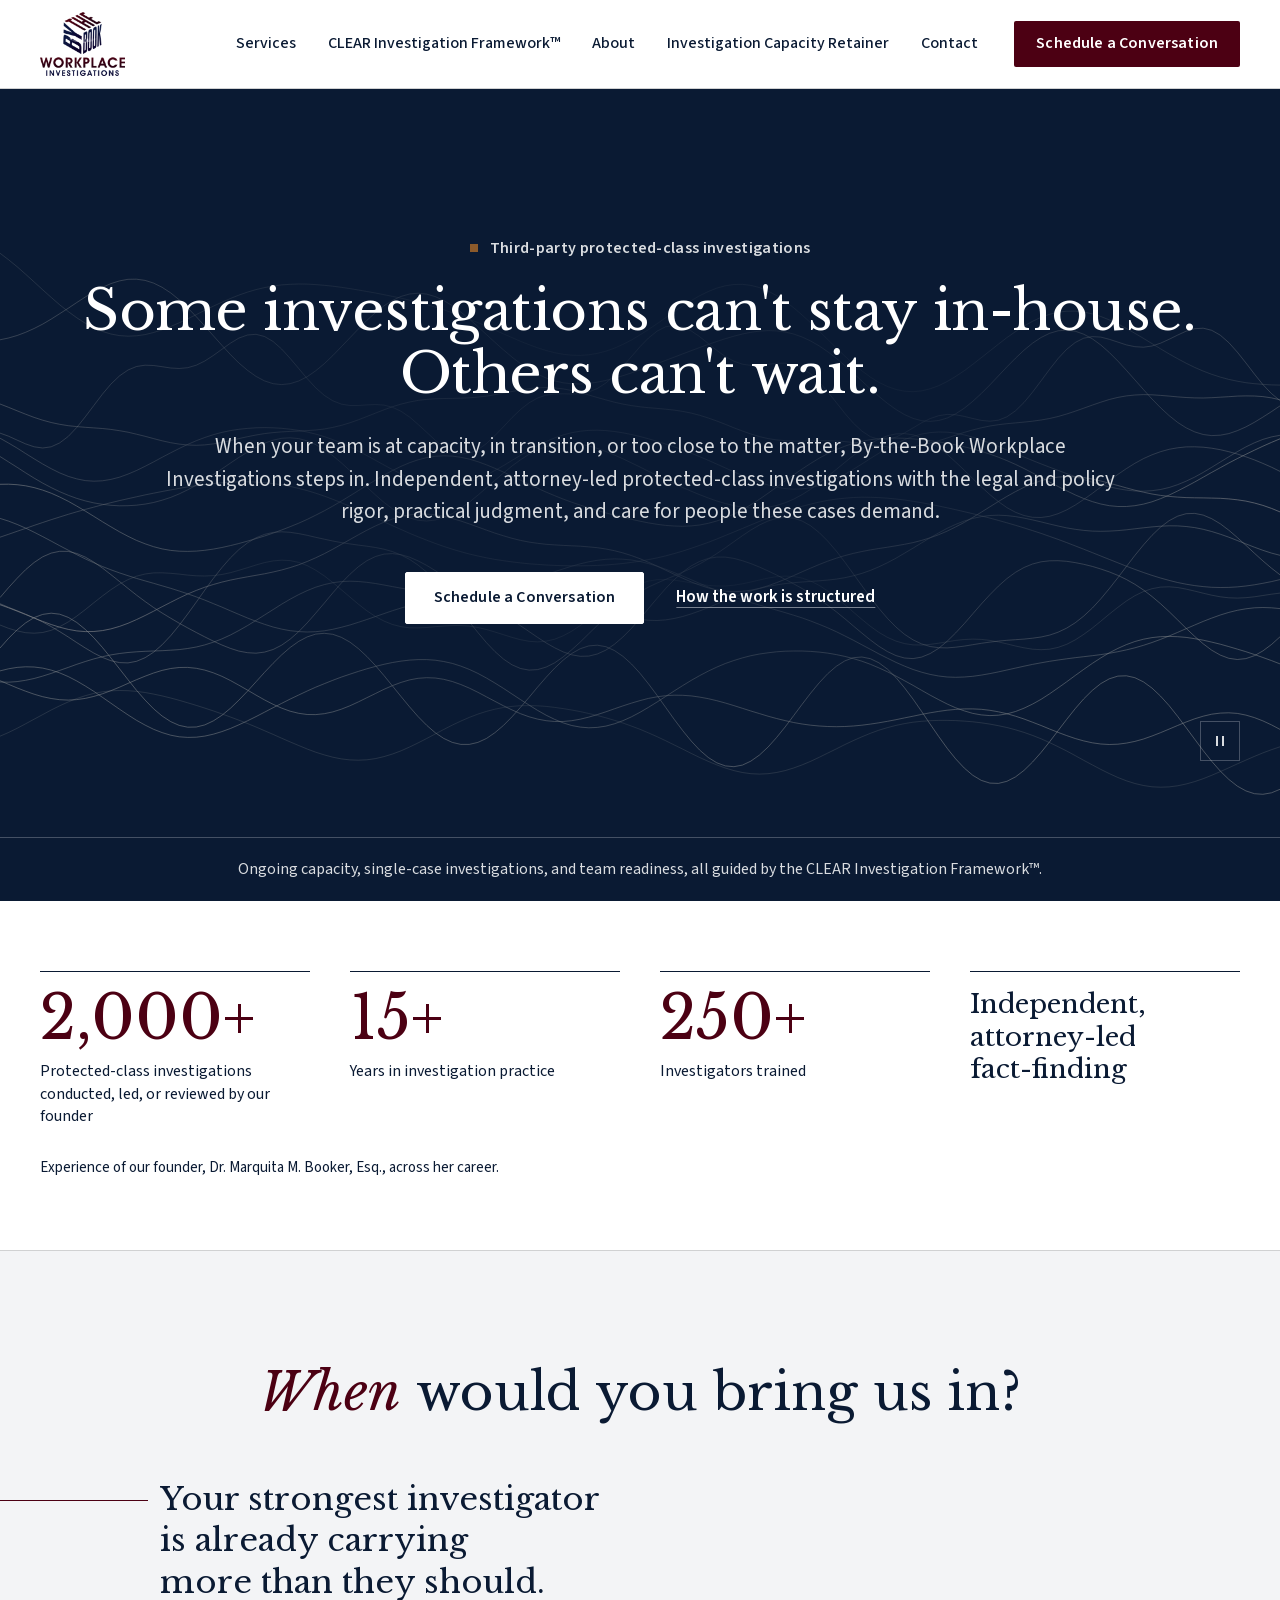
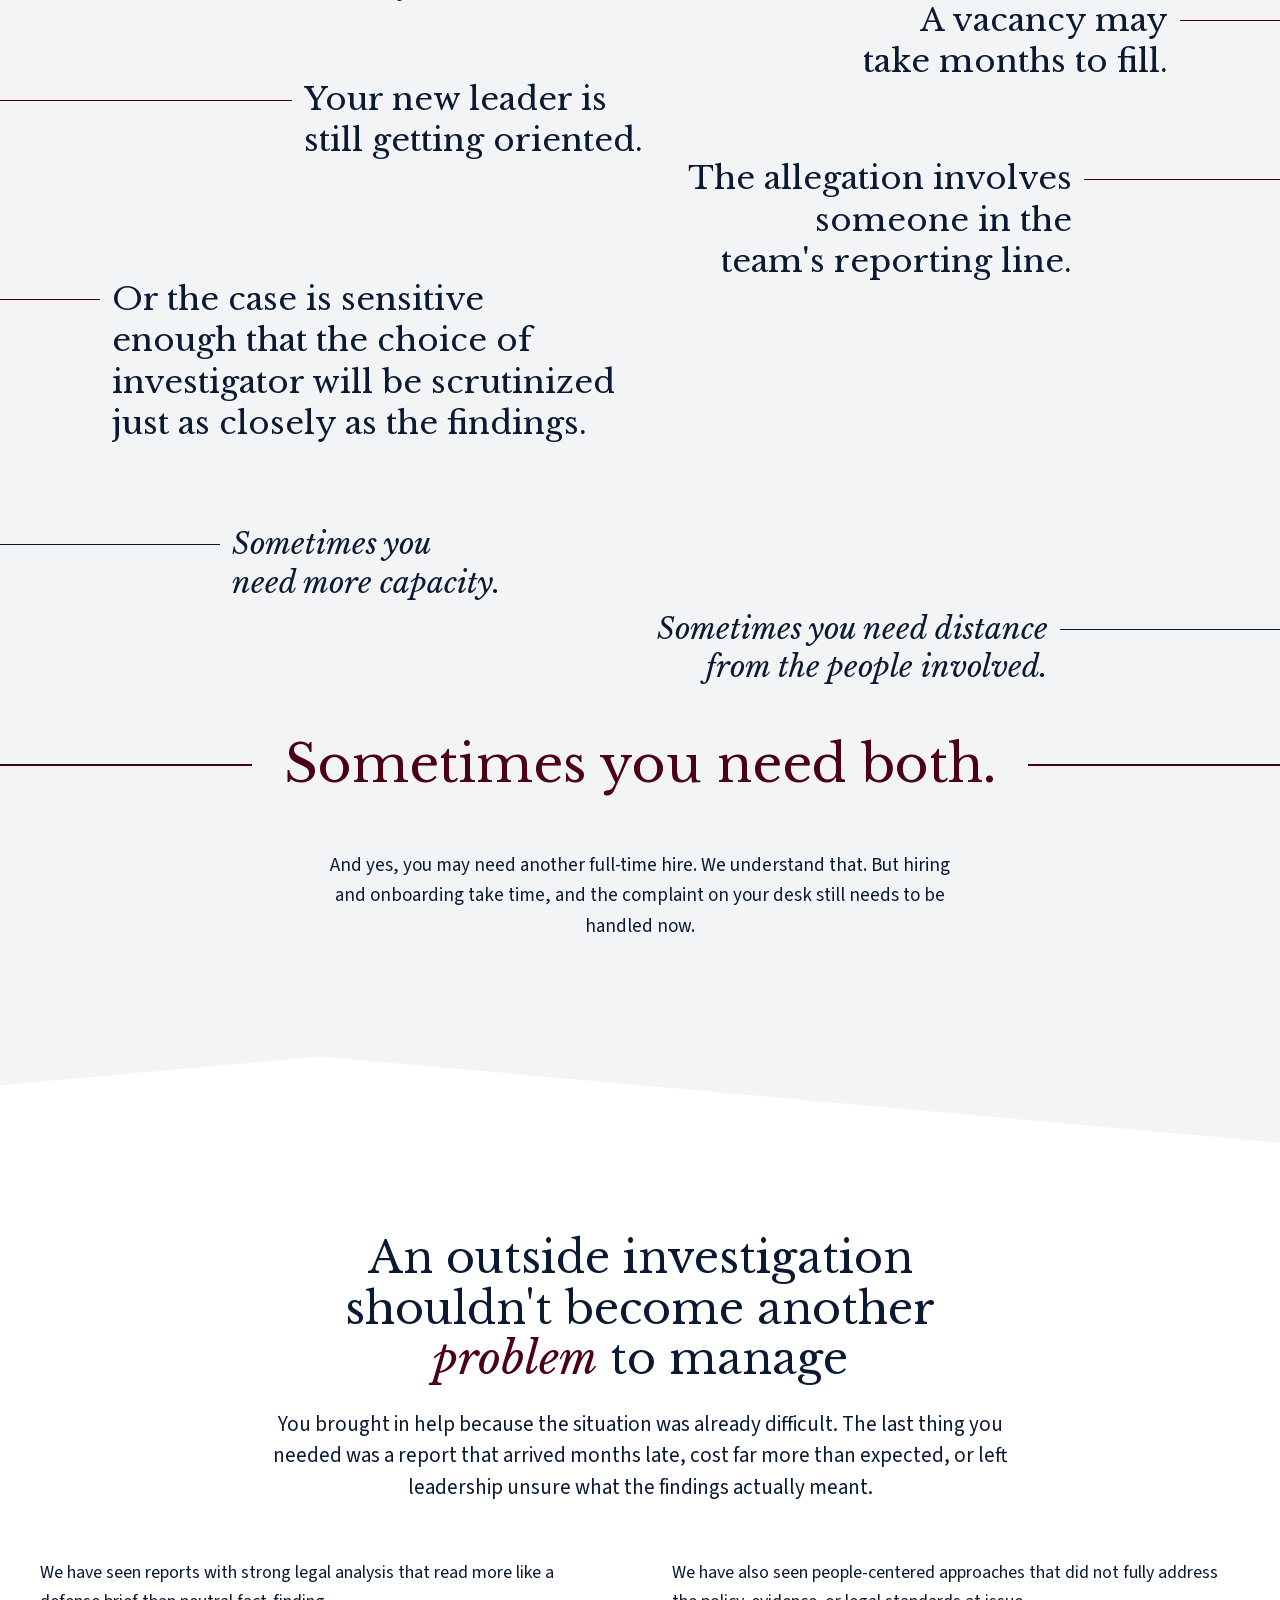
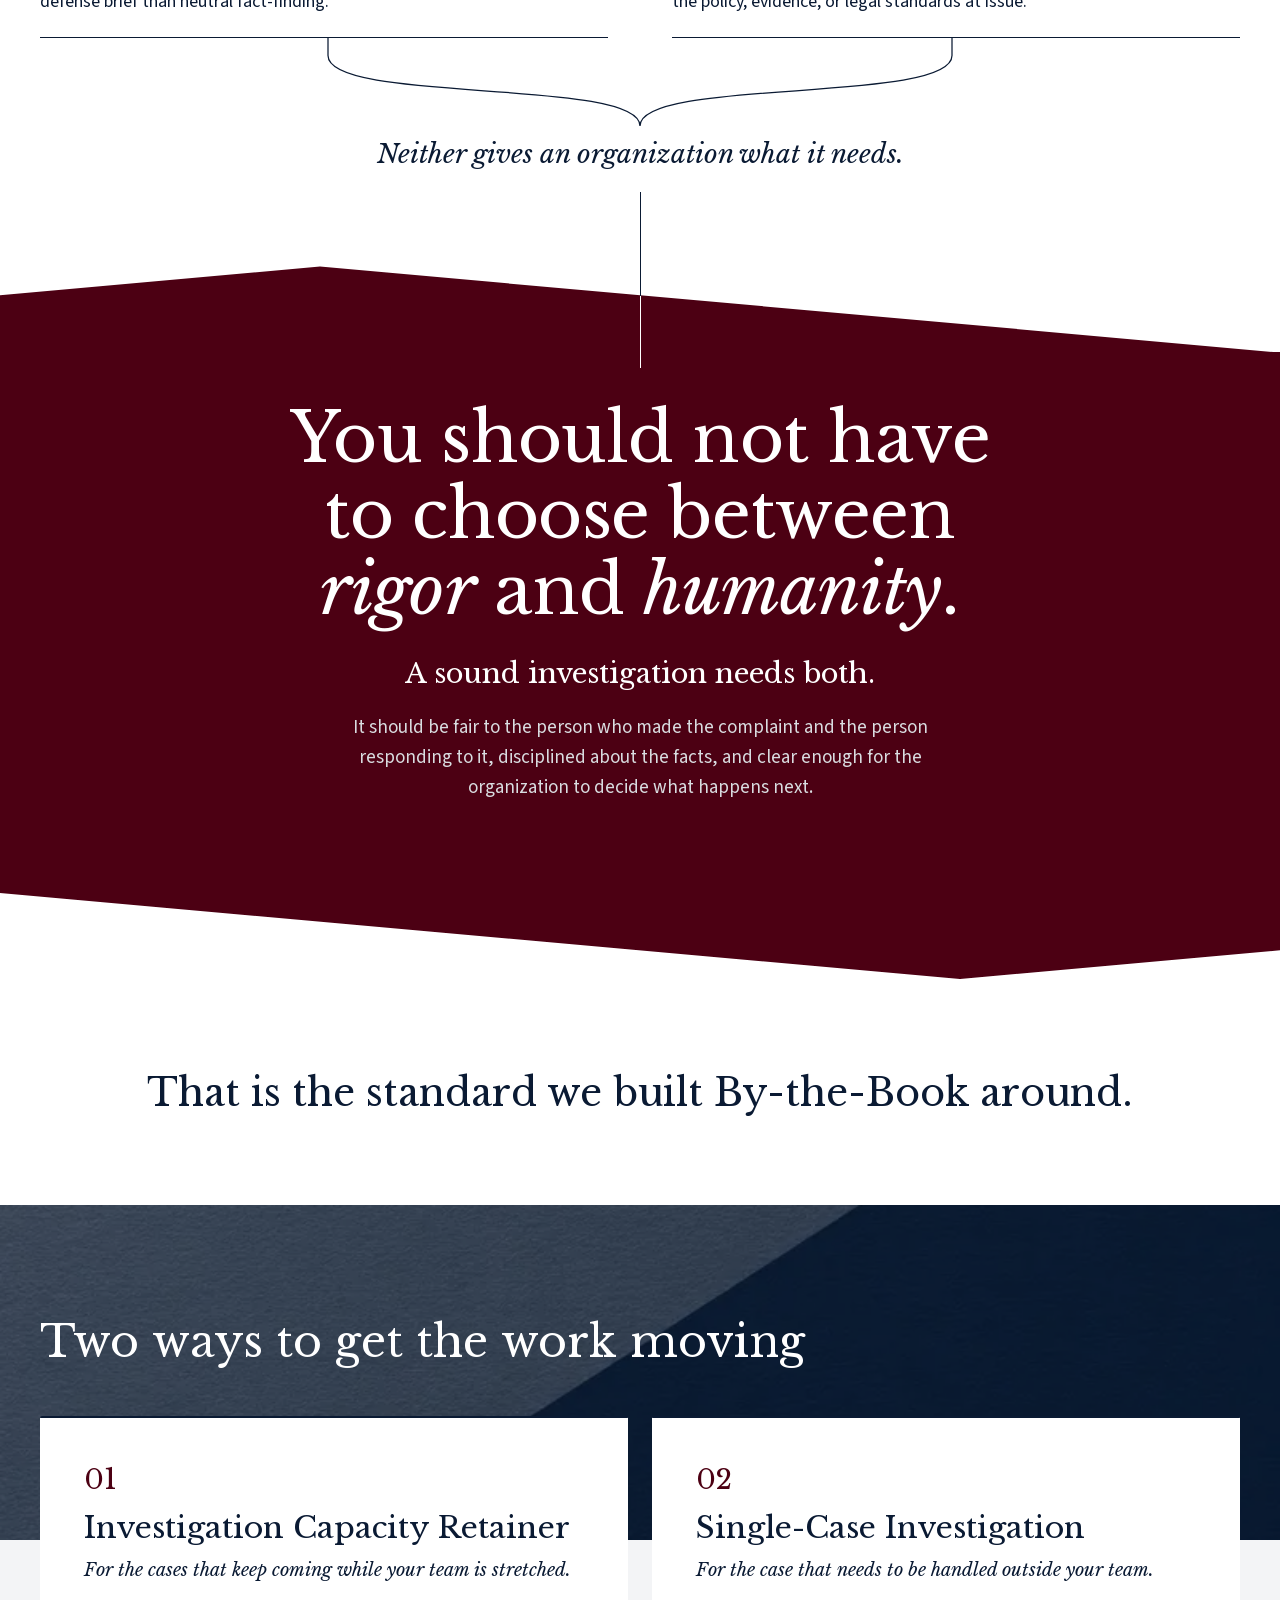
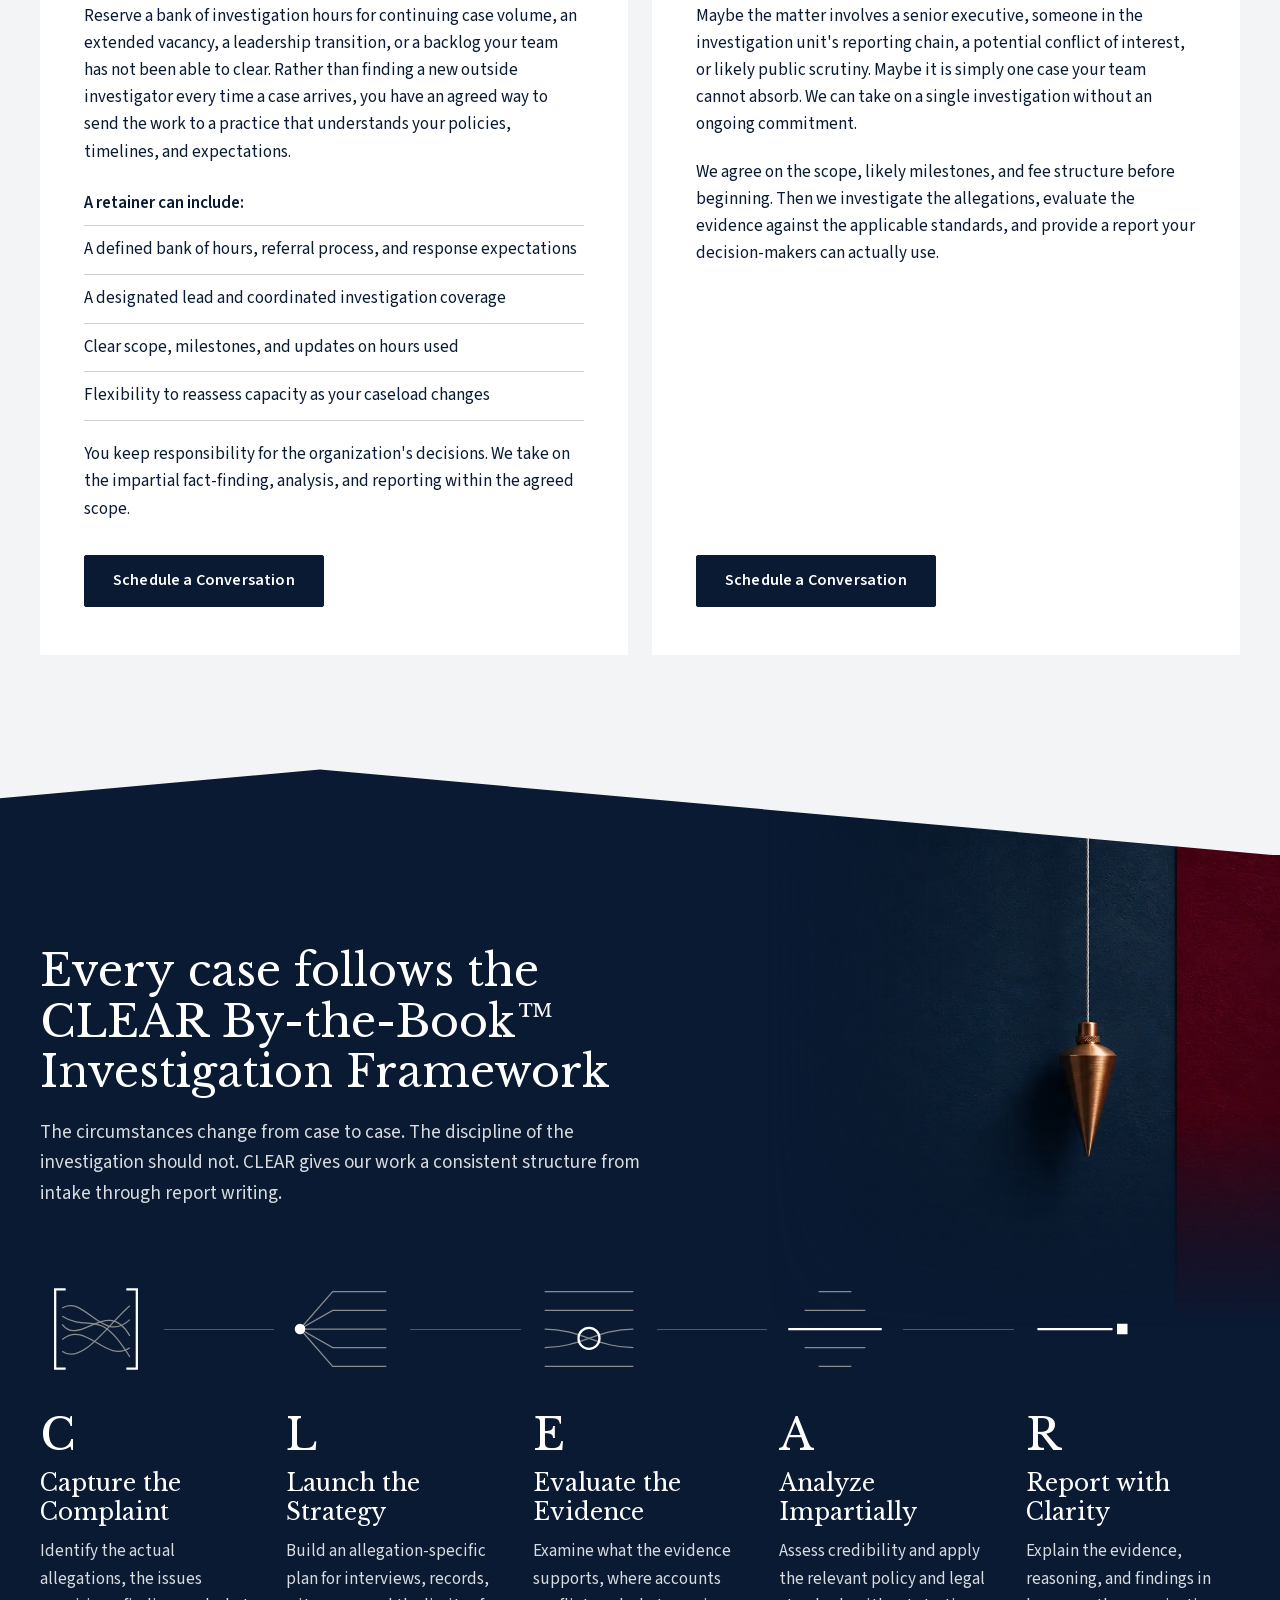
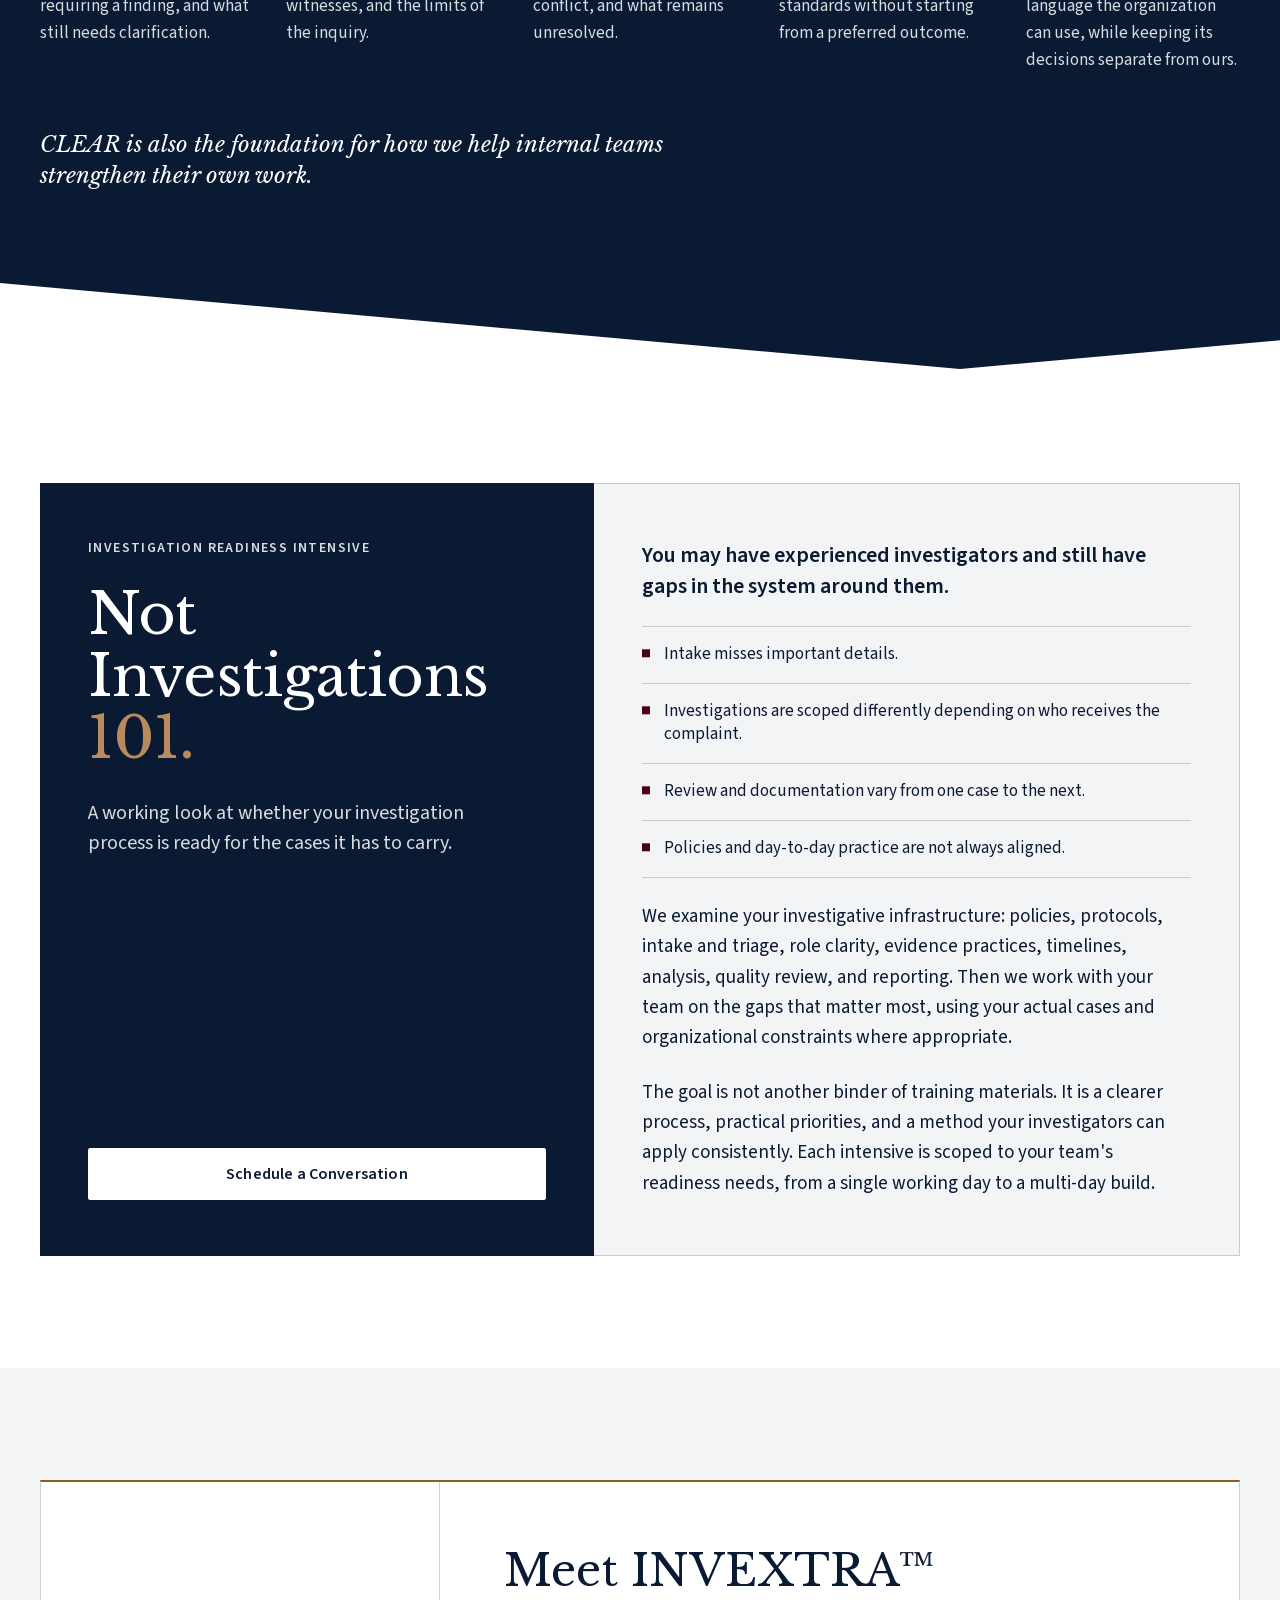
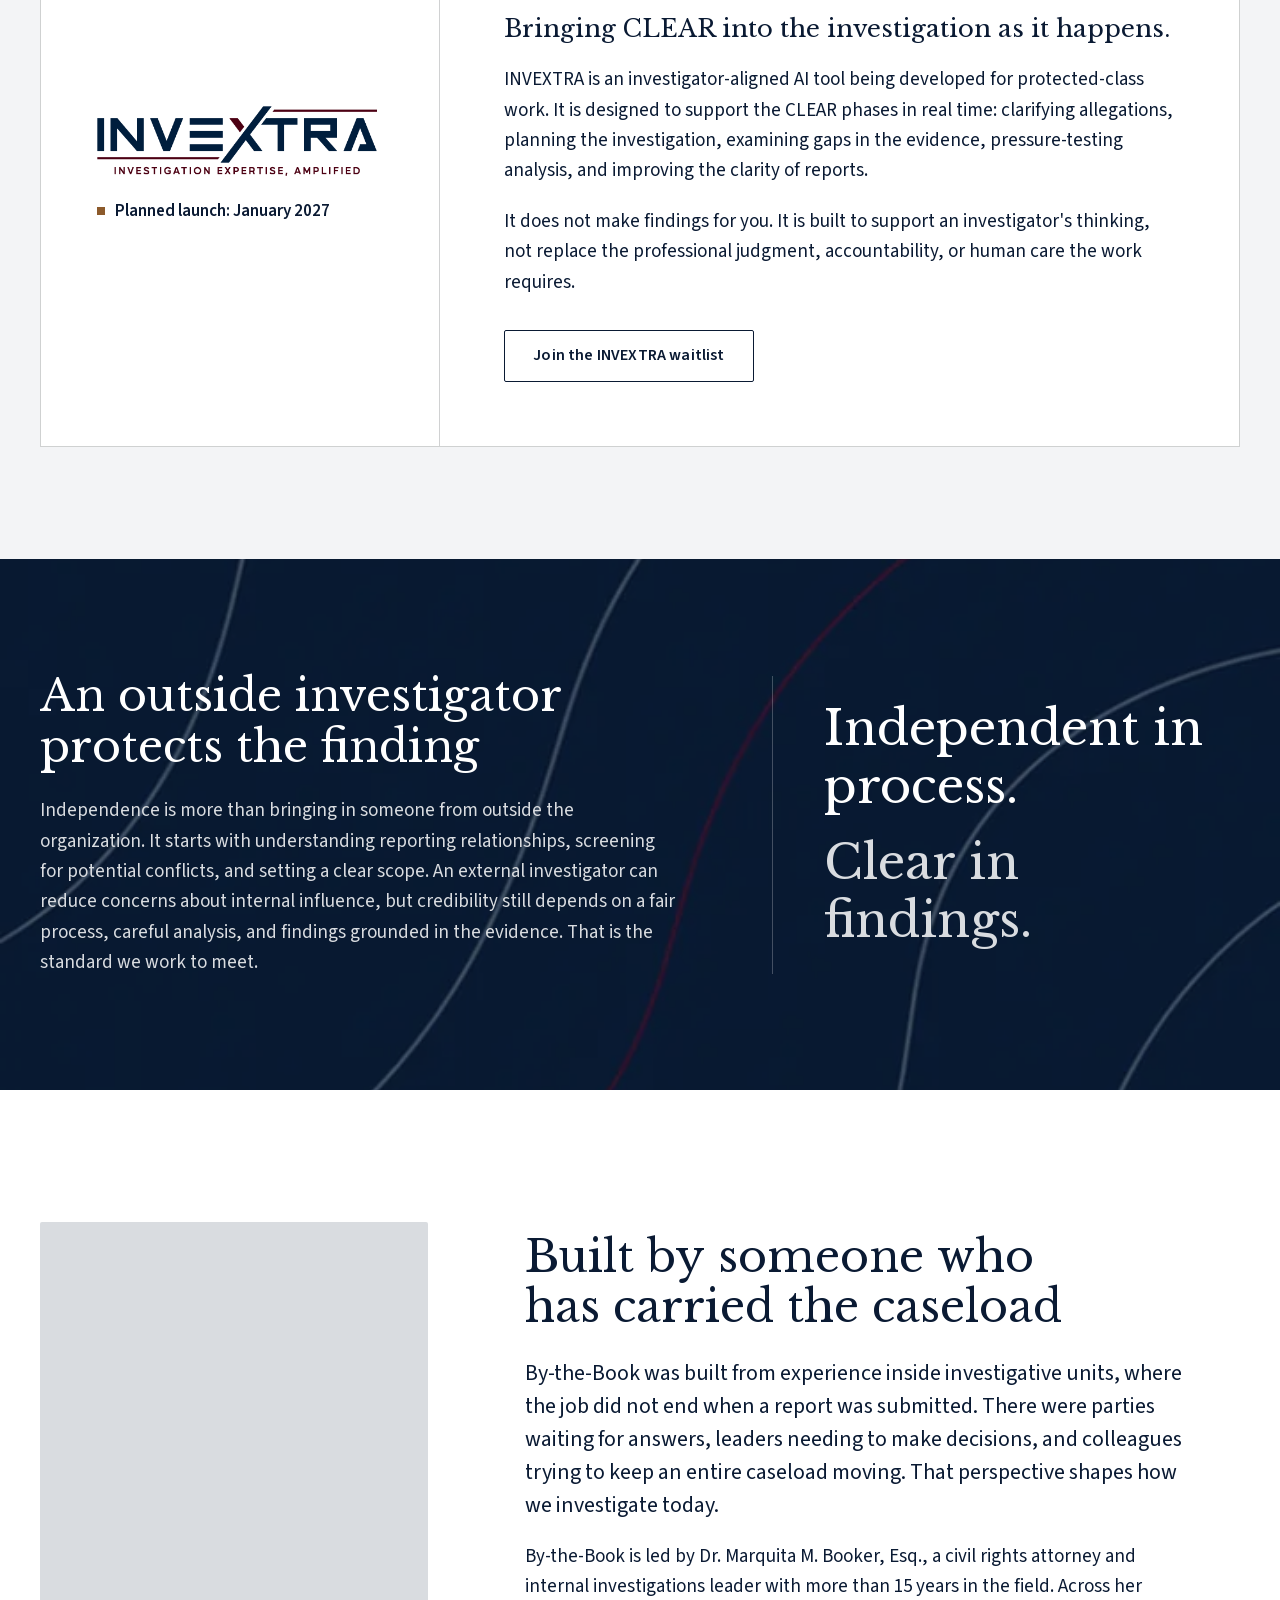
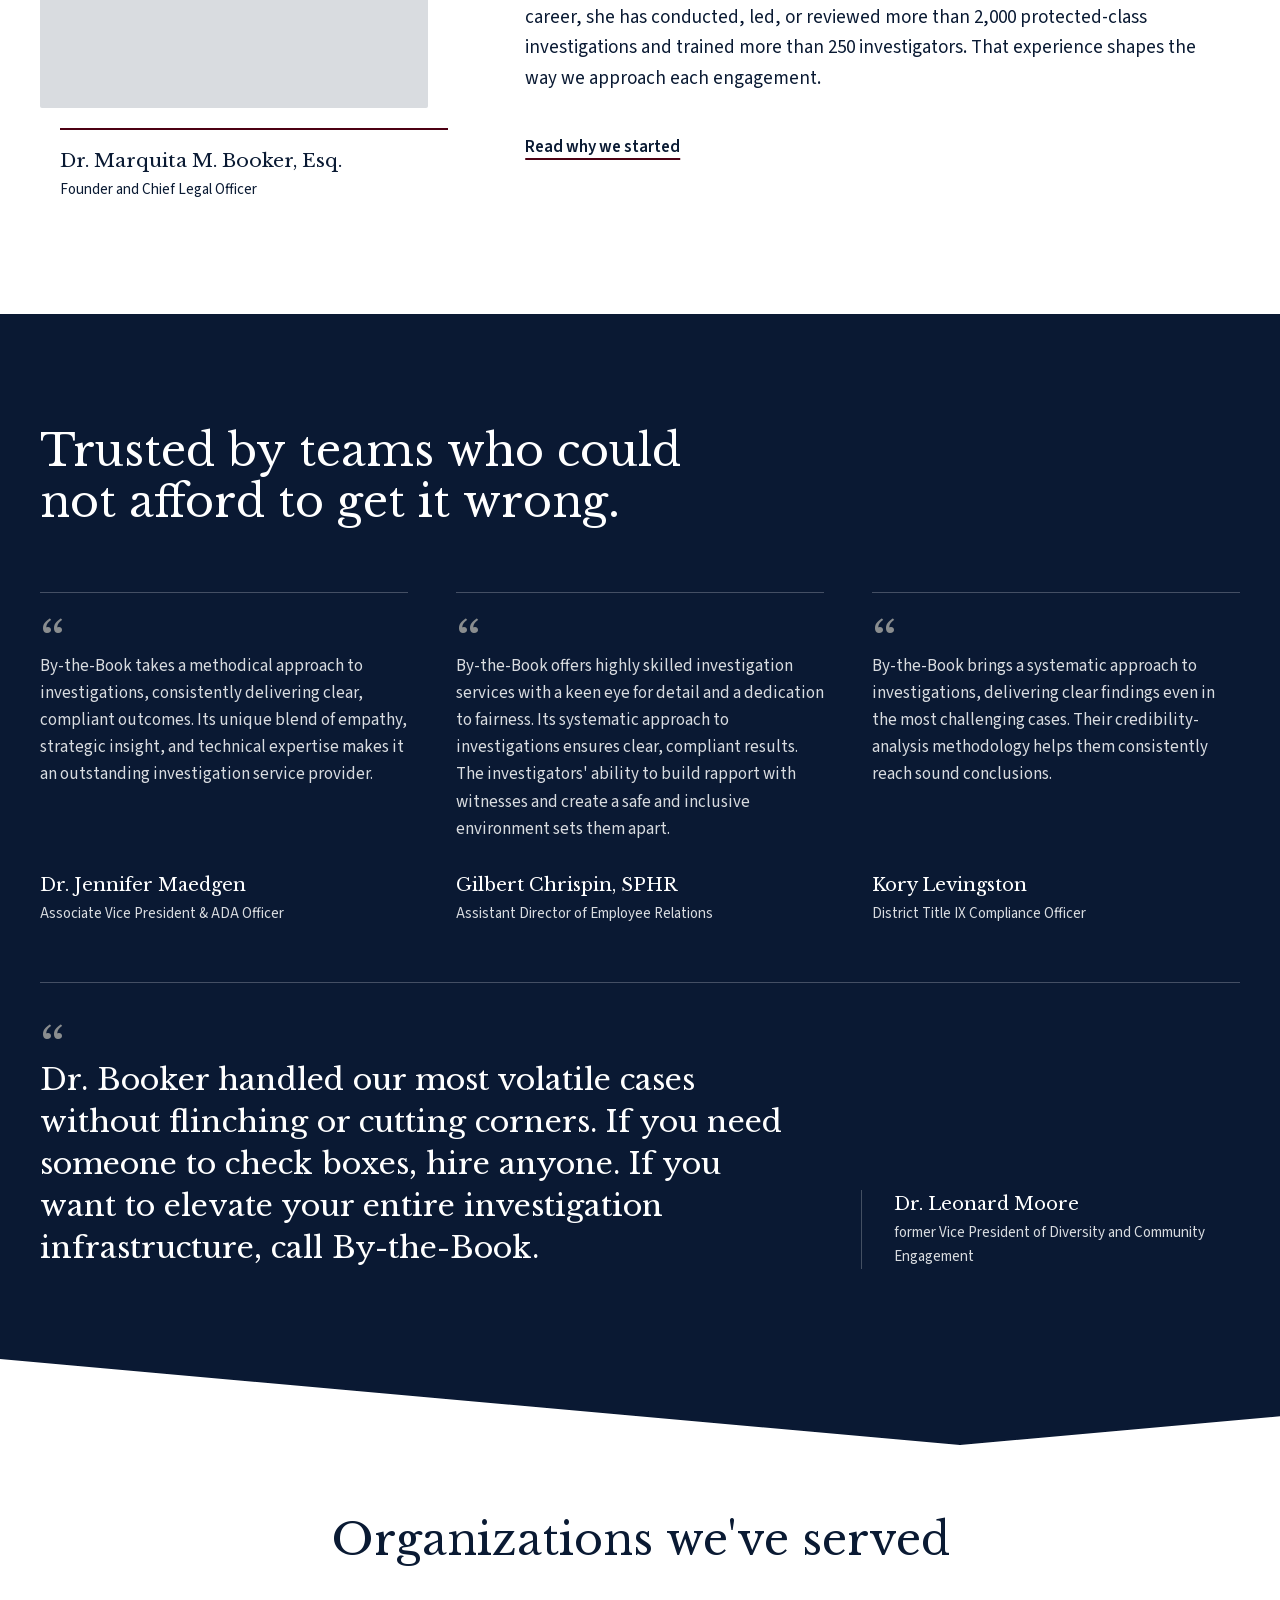
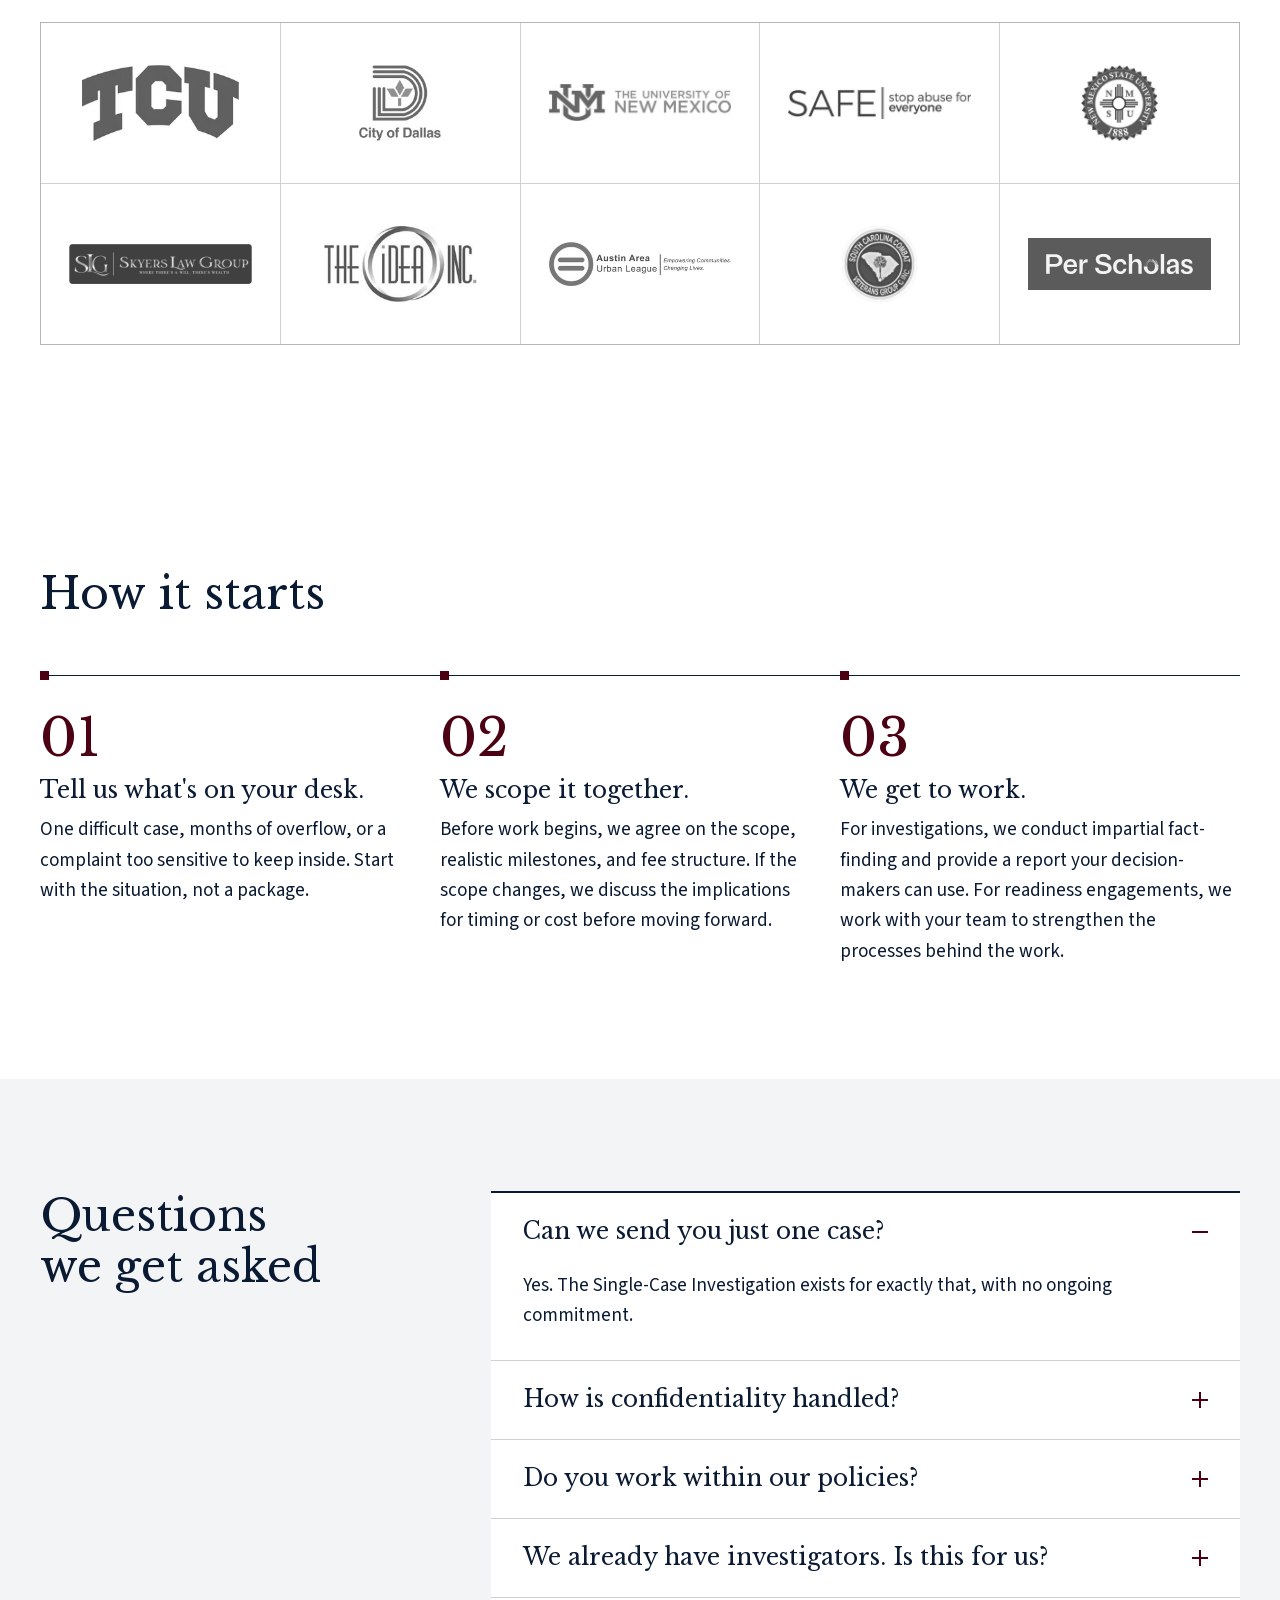
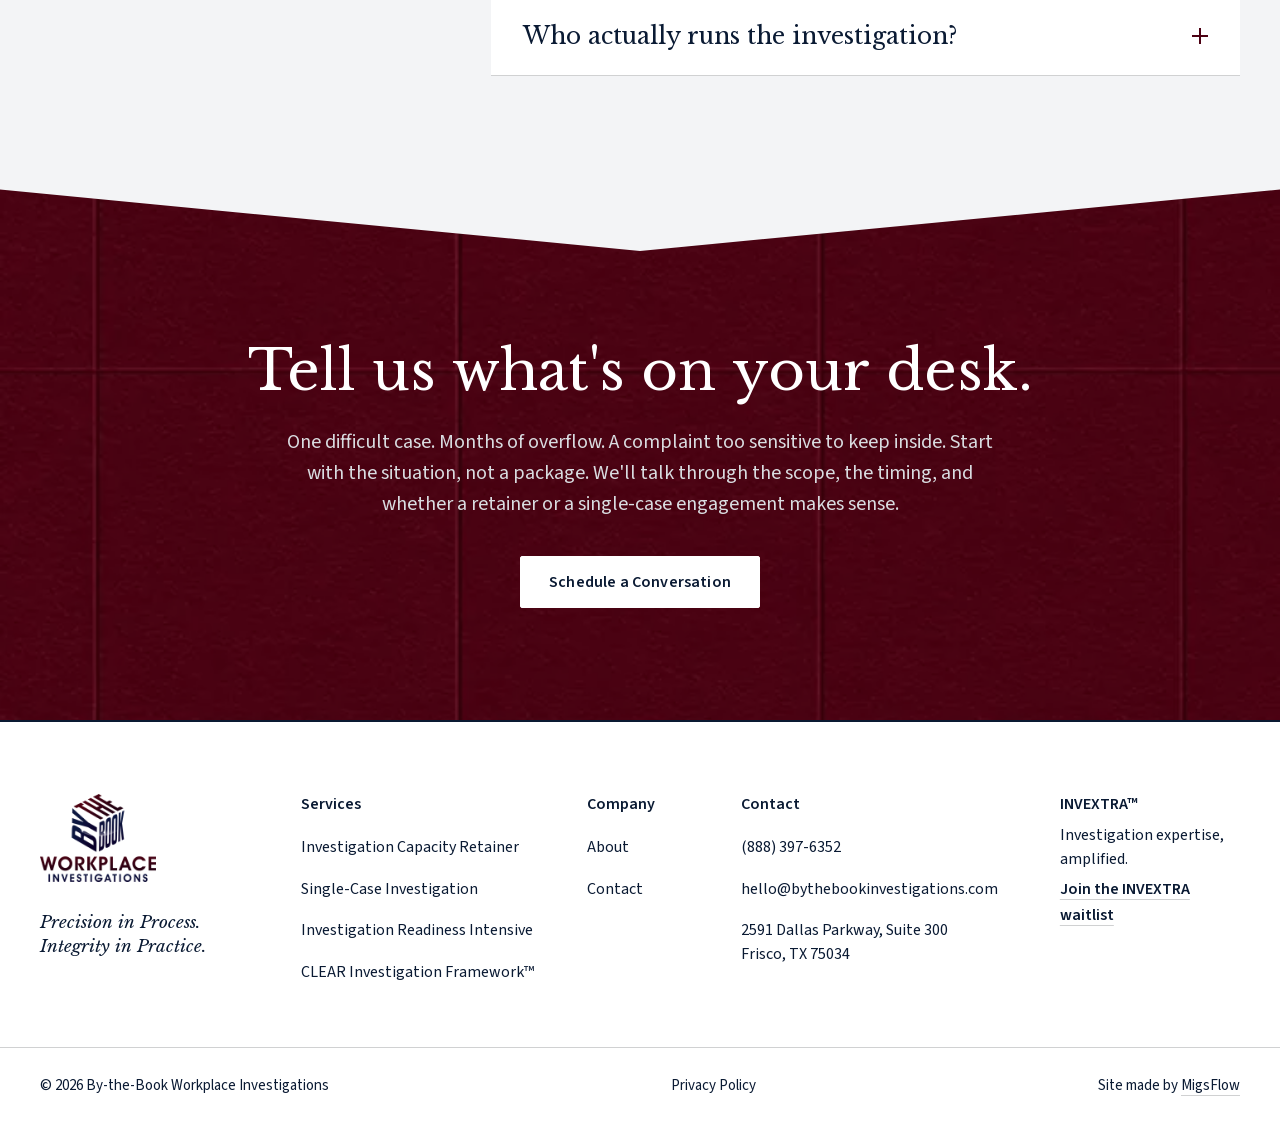
==== commit 79b381a8: "Add Per Scholas to the organizations served; logo table now 2 or 5 across for ten logos Co-Authored-" ====
--- a/index.html
+++ b/index.html
@@ -614,8 +614,9 @@
 
         <!-- ============ ORGANIZATIONS WE'VE SERVED (the logo part of her section 11) ============
              Her copy: "Organizations we've served: [logo row, unchanged from current site]".
-             Its own white section, because the logo files have white backgrounds. Nine logos in a
-             3 x 3 table of equal cells; the CSS fits each logo into the same box. They are grey until
+             Its own white section, because the logo files have white backgrounds. Ten logos in a
+             table of equal cells (two across on phones, five across on larger screens); the CSS
+             fits each logo into the same box. They are grey until
              you point at one, when it shows its own colours. Each alt text is the organisation's name.
              TO CONFIRM with her before launch: that every organisation here may still be shown. -->
         <section class="orgs" aria-labelledby="orgs-title">
@@ -675,6 +676,12 @@
                             <source srcset="images/logos/south-carolina-combat-veterans-group.webp" type="image/webp">
                             <img class="orgs__logo" src="images/logos/south-carolina-combat-veterans-group.jpg" alt="South Carolina Combat Veterans Group" width="83" height="84" loading="lazy" decoding="async">
                         </picture>
+                    </li>
+                    <!-- Per Scholas (added at her request, round-two feedback). The file is a vector drawing
+                         (SVG), sharp at any size, so it needs no <picture> or WebP version. Its dark
+                         background is part of the logo as she supplied it. -->
+                    <li class="orgs__item">
+                        <img class="orgs__logo orgs__logo--boxed" src="images/logos/per-scholas.svg" alt="Per Scholas" width="191" height="55" loading="lazy" decoding="async">
                     </li>
                 </ul>
             </div>
--- a/css/styles.css
+++ b/css/styles.css
@@ -1058,7 +1058,7 @@
   .intensive__inner { grid-template-columns: 6fr 7fr; }
   .intensive__head { padding: 3.5rem 3rem; }
   /* side by side, the navy half is under half the page, so the big line is sized to that */
-  .intensive__big { font-size: clamp(2.75rem, 0.25rem + 4.2vw, 4.25rem); }
+  .intensive__big { font-size: clamp(2.75rem, 0.25rem + 4.2vw, 4rem); }
   .intensive__body {
     padding: 3.5rem 3rem;
     border-top: 1px solid var(--color-rule);
@@ -1459,8 +1459,10 @@
 }
 
 /* ---------- Organizations we've served ----------
-   White section (the logo files have white backgrounds). A full heading, then nine logos in
-   a 3 x 3 table of equal cells with thin lines between them. Every logo is centred in its
+   White section (the logo files have white backgrounds). A full heading, then ten logos in
+   a table of equal cells with thin lines between them: two across on phones (five rows),
+   five across from tablets up (two rows). If a logo is added or removed, pick column
+   counts that divide the new total evenly, or the last row will have empty grey cells. Every logo is centred in its
    cell and fitted into the same invisible box, so a wide wordmark and a round seal carry
    the same weight. Logos are grey until you point at one. */
 .orgs {
@@ -1473,7 +1475,7 @@
    between the cells; the cells themselves are white. */
 .orgs__list {
   display: grid;
-  grid-template-columns: repeat(3, 1fr);
+  grid-template-columns: repeat(2, 1fr);
   gap: 1px;
   margin-top: 2.5rem;
   background: var(--color-rule);
@@ -1487,7 +1489,9 @@
   padding: 1rem 0.75rem;
   background: var(--color-white);
 }
-.orgs__item picture { max-width: 5.5rem; }   /* the invisible box: no logo is wider than this... */
+.orgs__item picture,
+.orgs__logo--boxed { max-width: 7.5rem; }    /* the invisible box: no logo is wider than this... */
+/* A logo that is not inside a <picture> (the Per Scholas SVG) is fitted to the same box itself */
 .orgs__logo {
   display: block;
   width: auto;
@@ -1505,16 +1509,18 @@
 }
 
 @media (min-width: 48rem) {
-  .orgs__item { min-height: 8rem; padding: 1.5rem; }
-  .orgs__item picture { max-width: 11rem; }
-  .orgs__logo { max-height: 4rem; }
+  .orgs__list { grid-template-columns: repeat(5, 1fr); }
+  .orgs__item { min-height: 8rem; padding: 1.25rem; }
+  .orgs__item picture,
+  .orgs__logo--boxed { max-width: 100%; }
+  .orgs__logo { max-height: 3.5rem; }
 }
 /* Desktop: the heading is centred over the table, and the cells are taller */
 @media (min-width: 62rem) {
   .orgs__title { text-align: center; }
   .orgs__list { margin-top: 3.5rem; }
   .orgs__item { min-height: 10rem; }
-  .orgs__item picture { max-width: 13rem; }
+  .orgs__item { padding: 1.75rem; }
   .orgs__logo { max-height: 4.75rem; }
 }
 
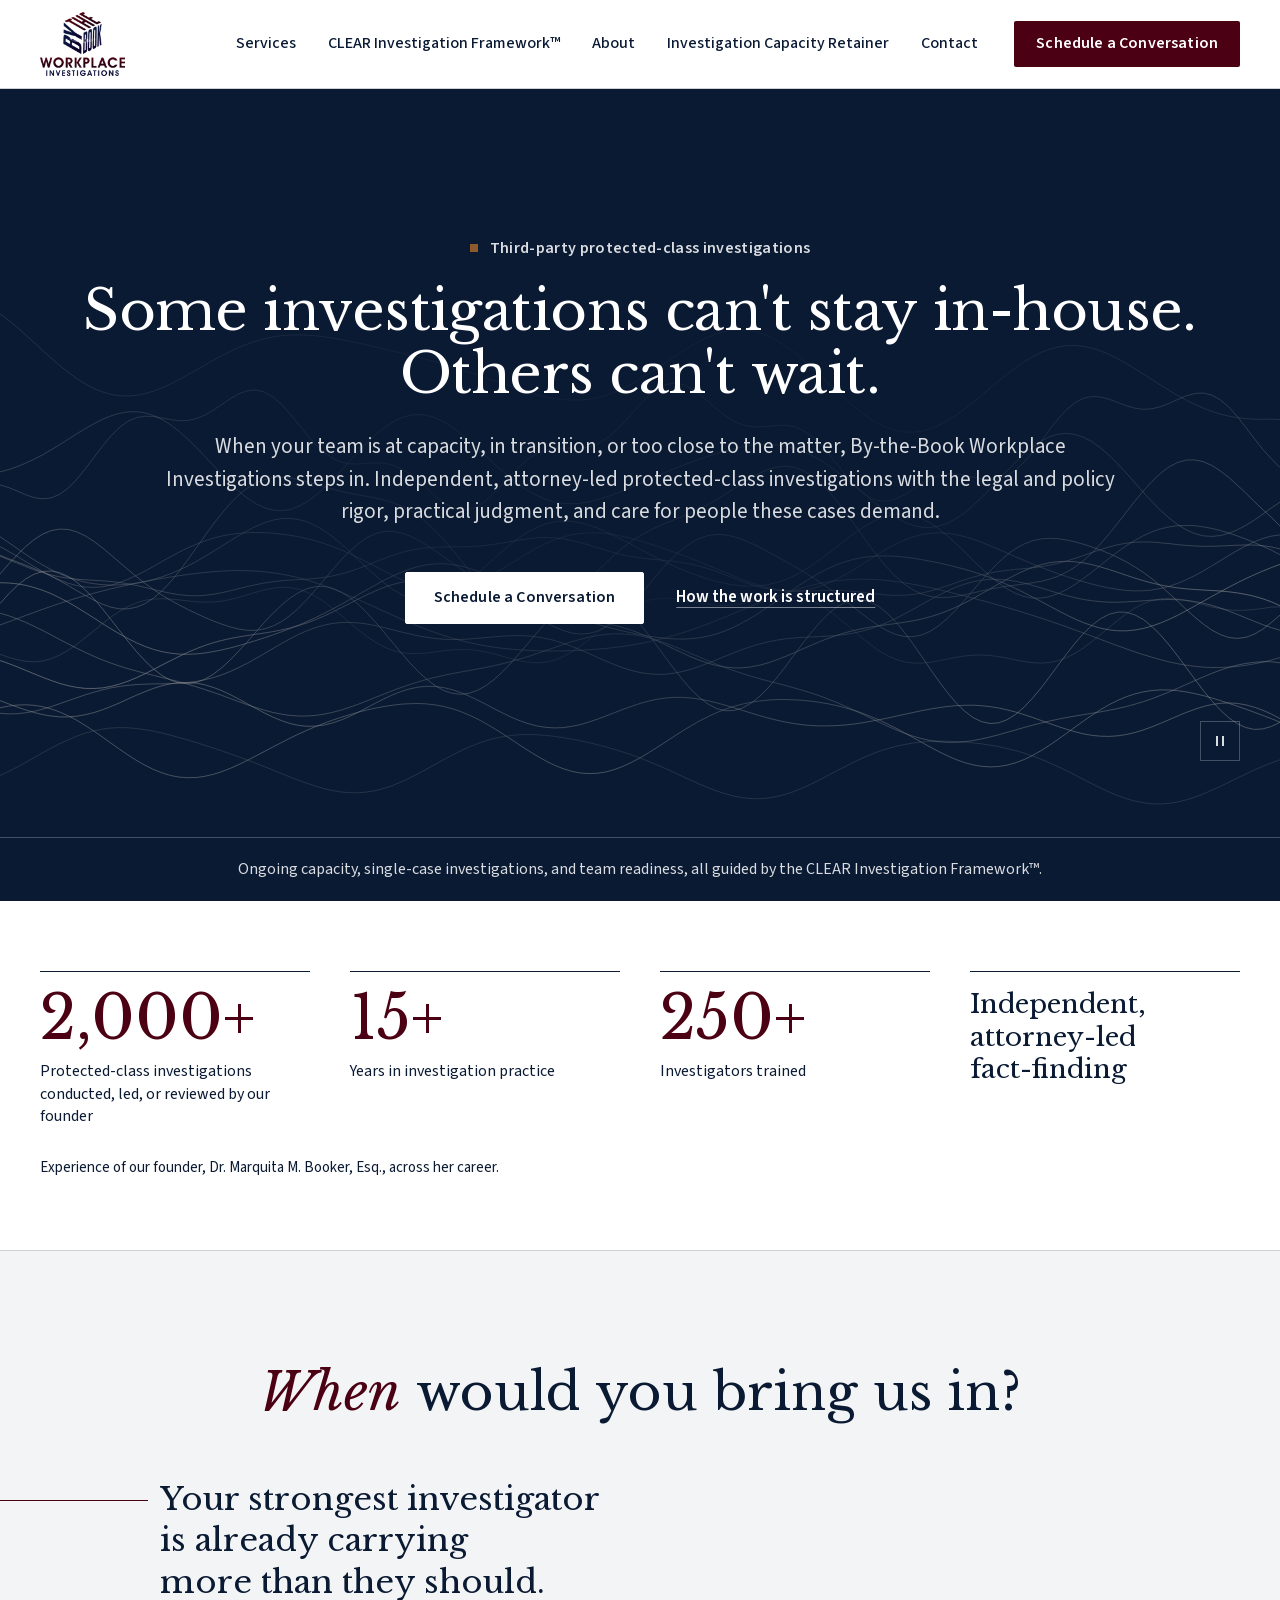
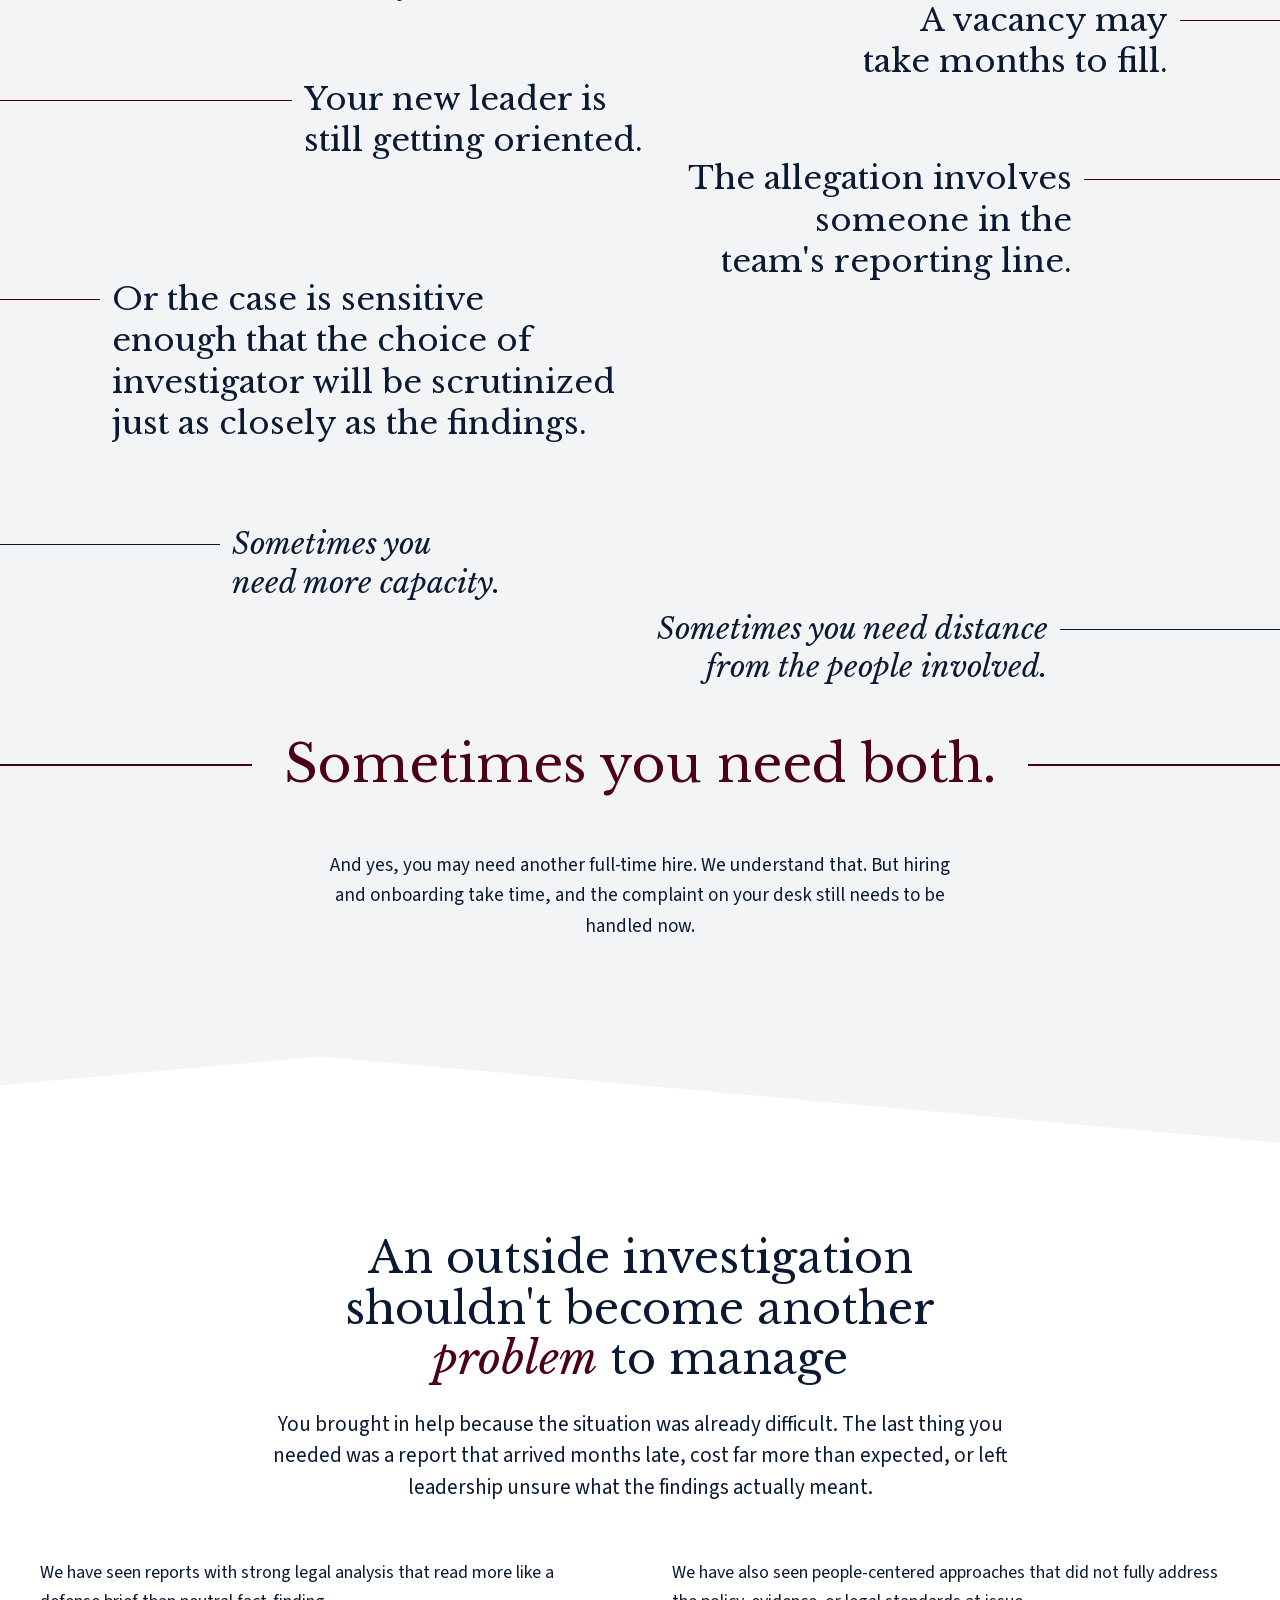
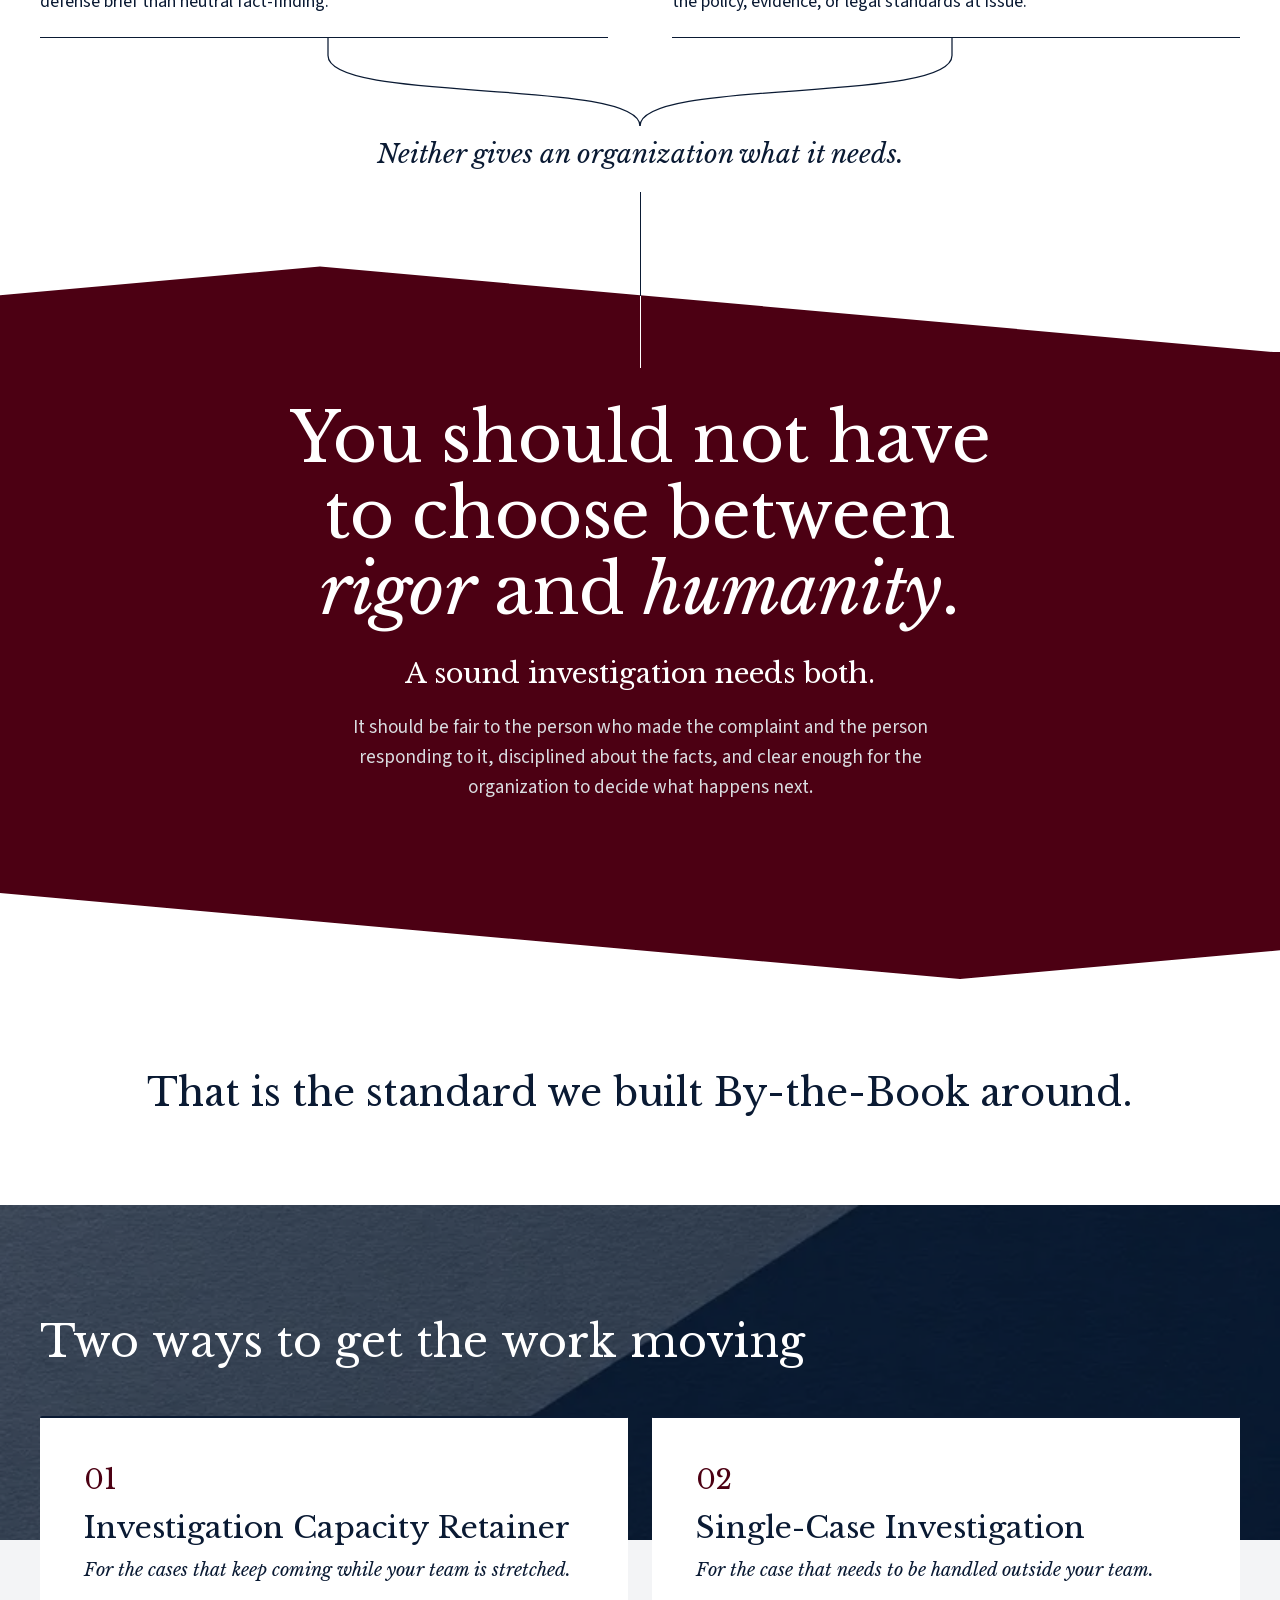
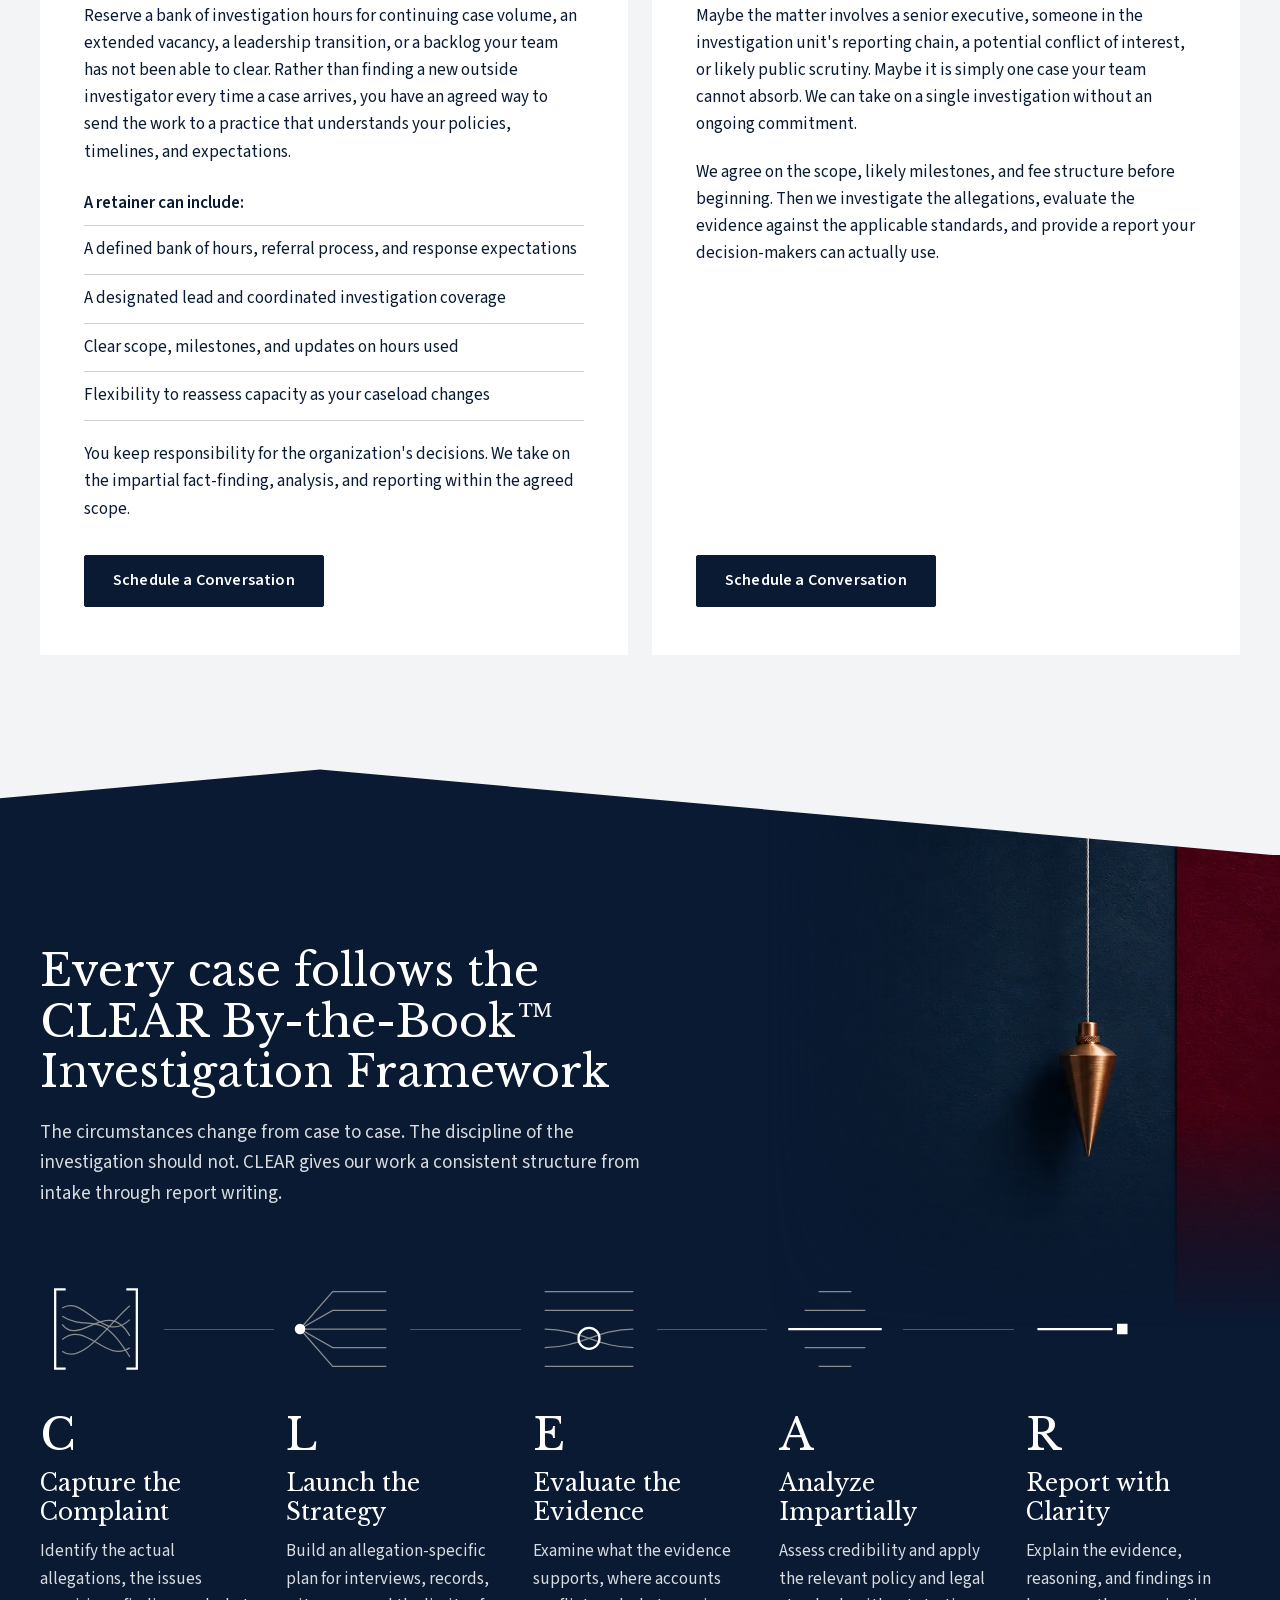
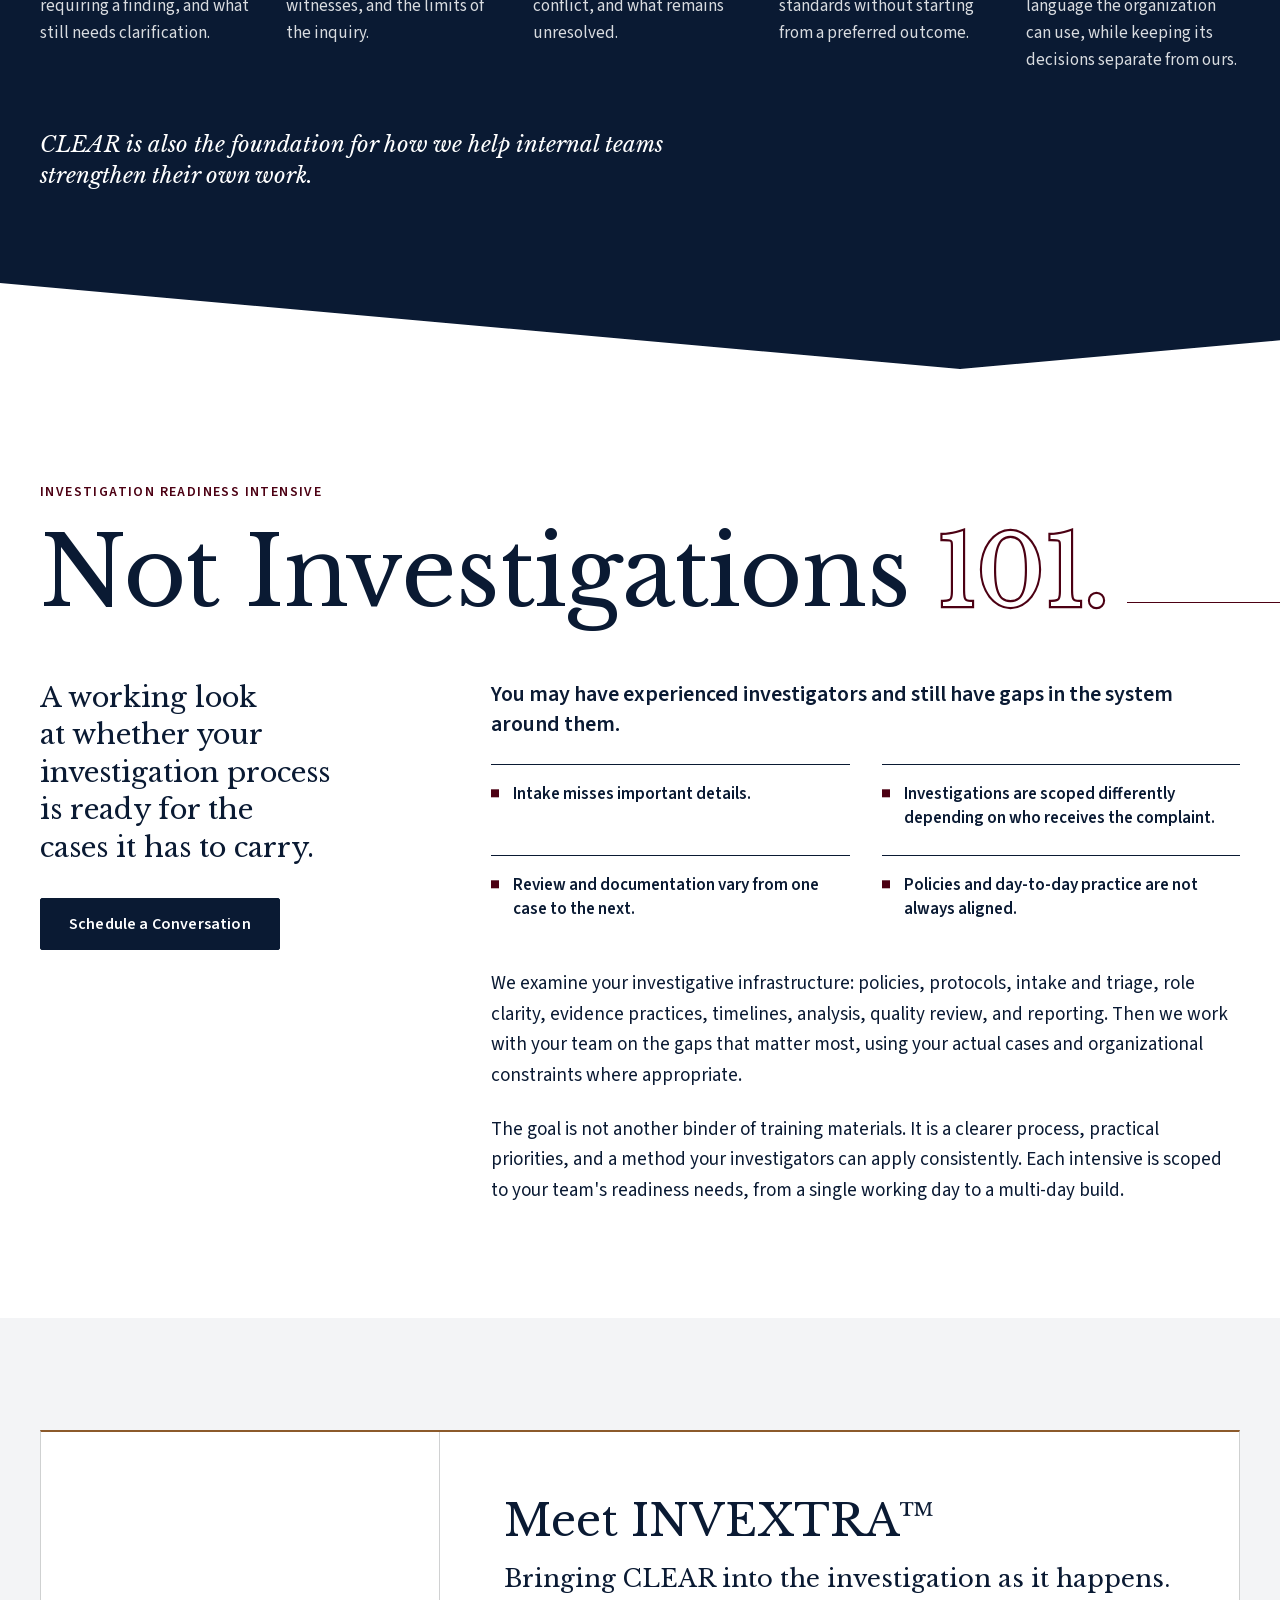
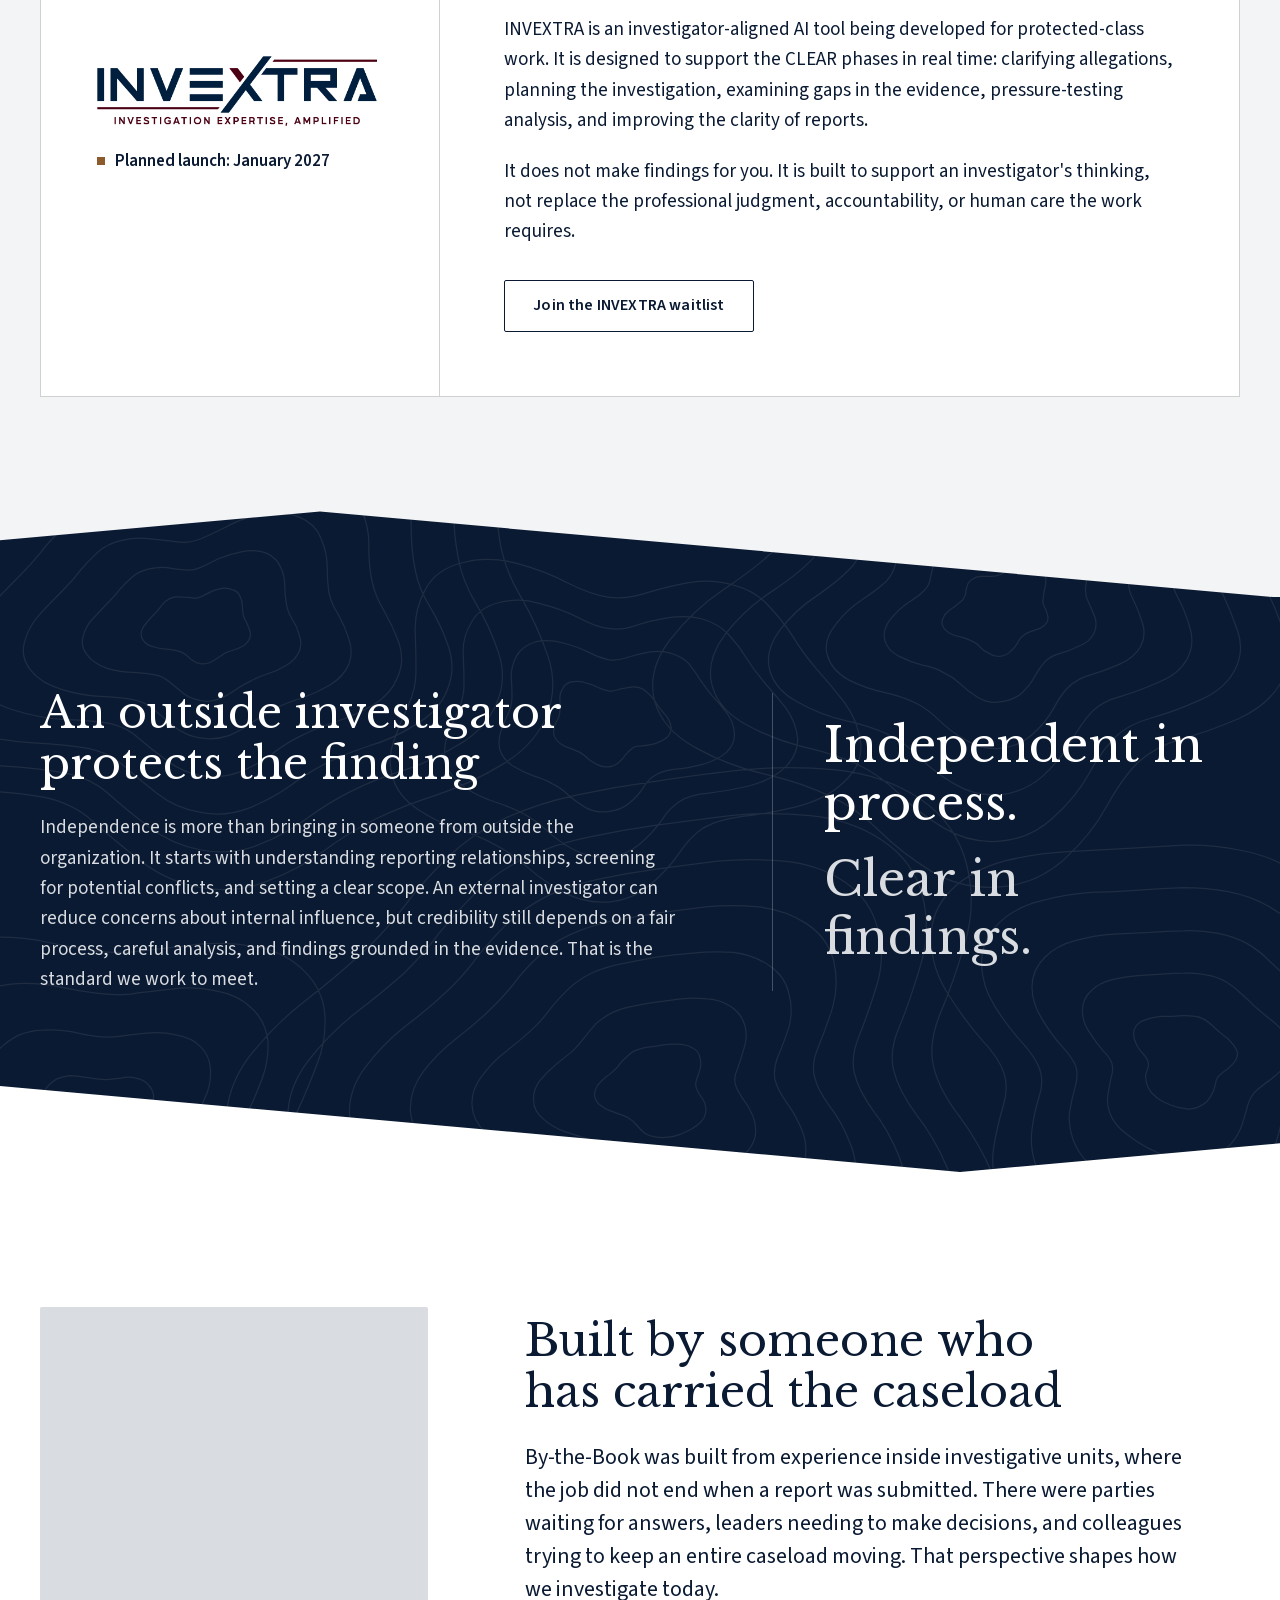
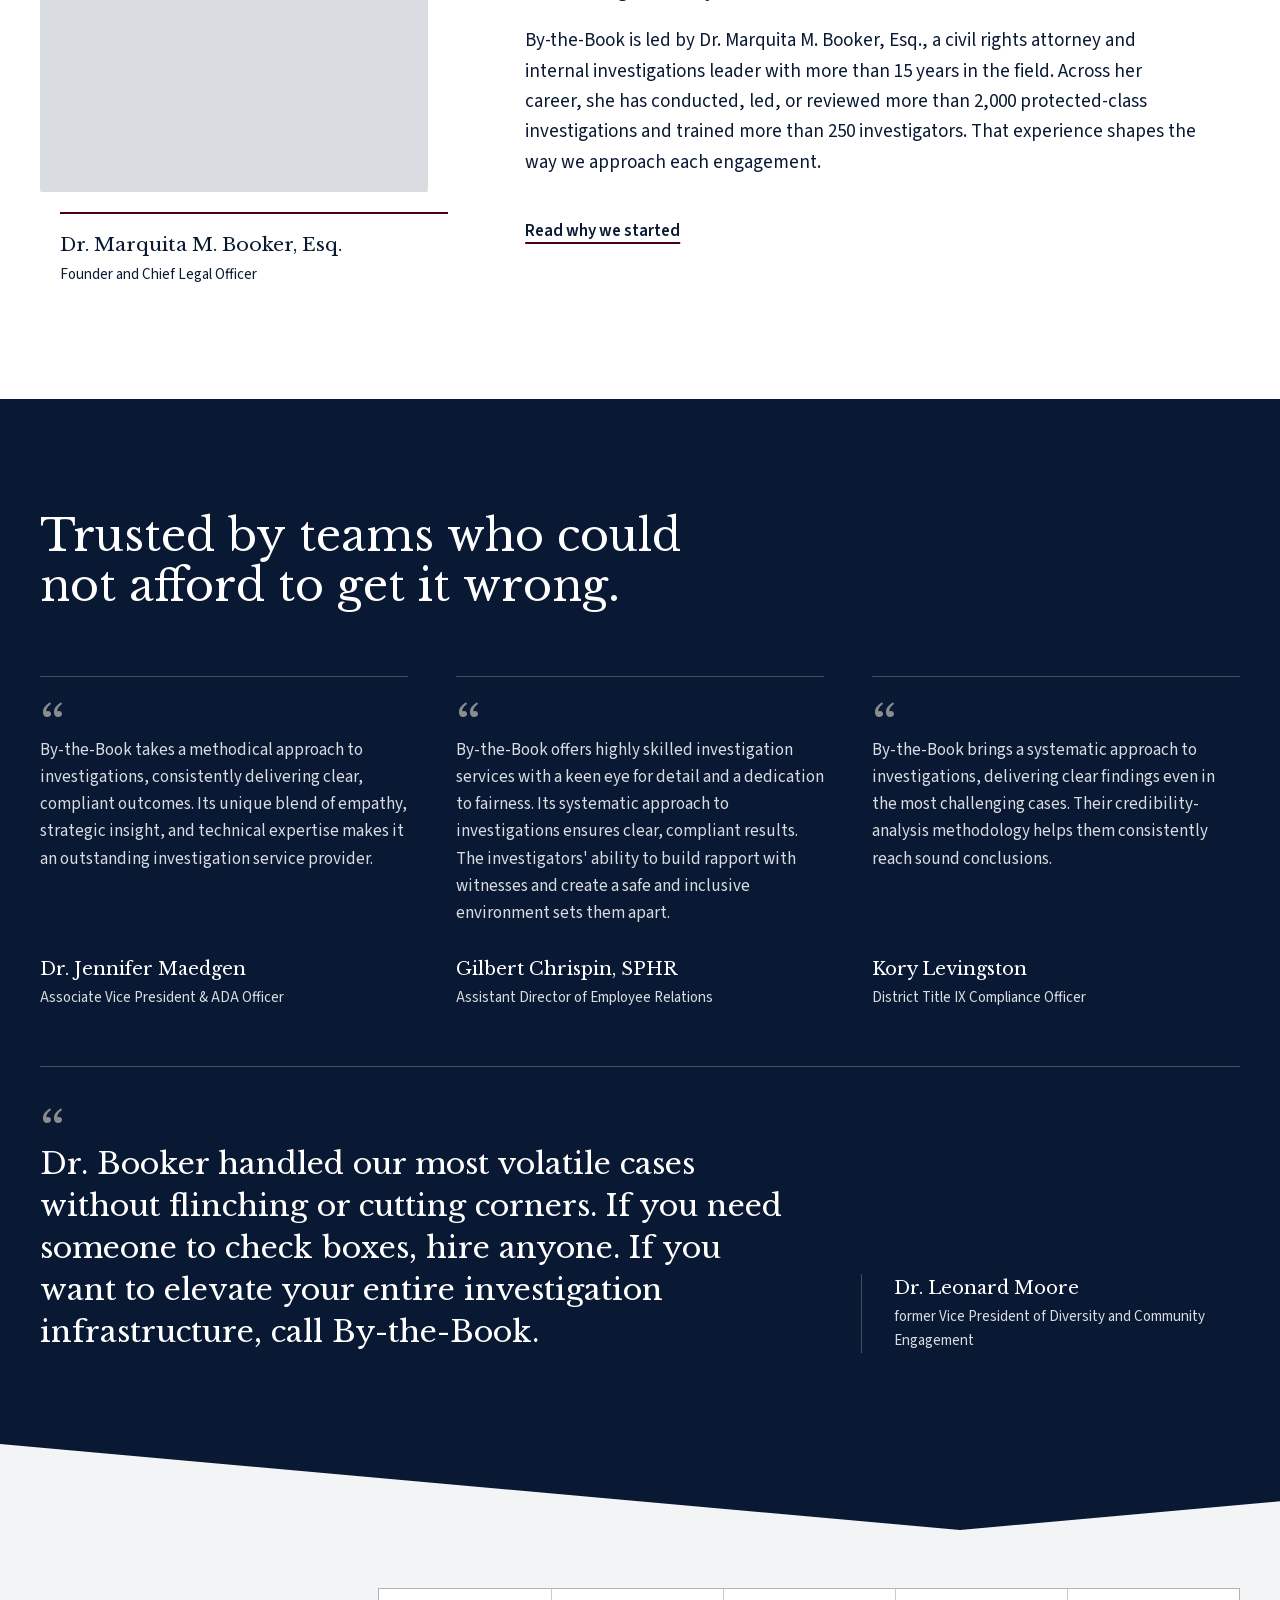
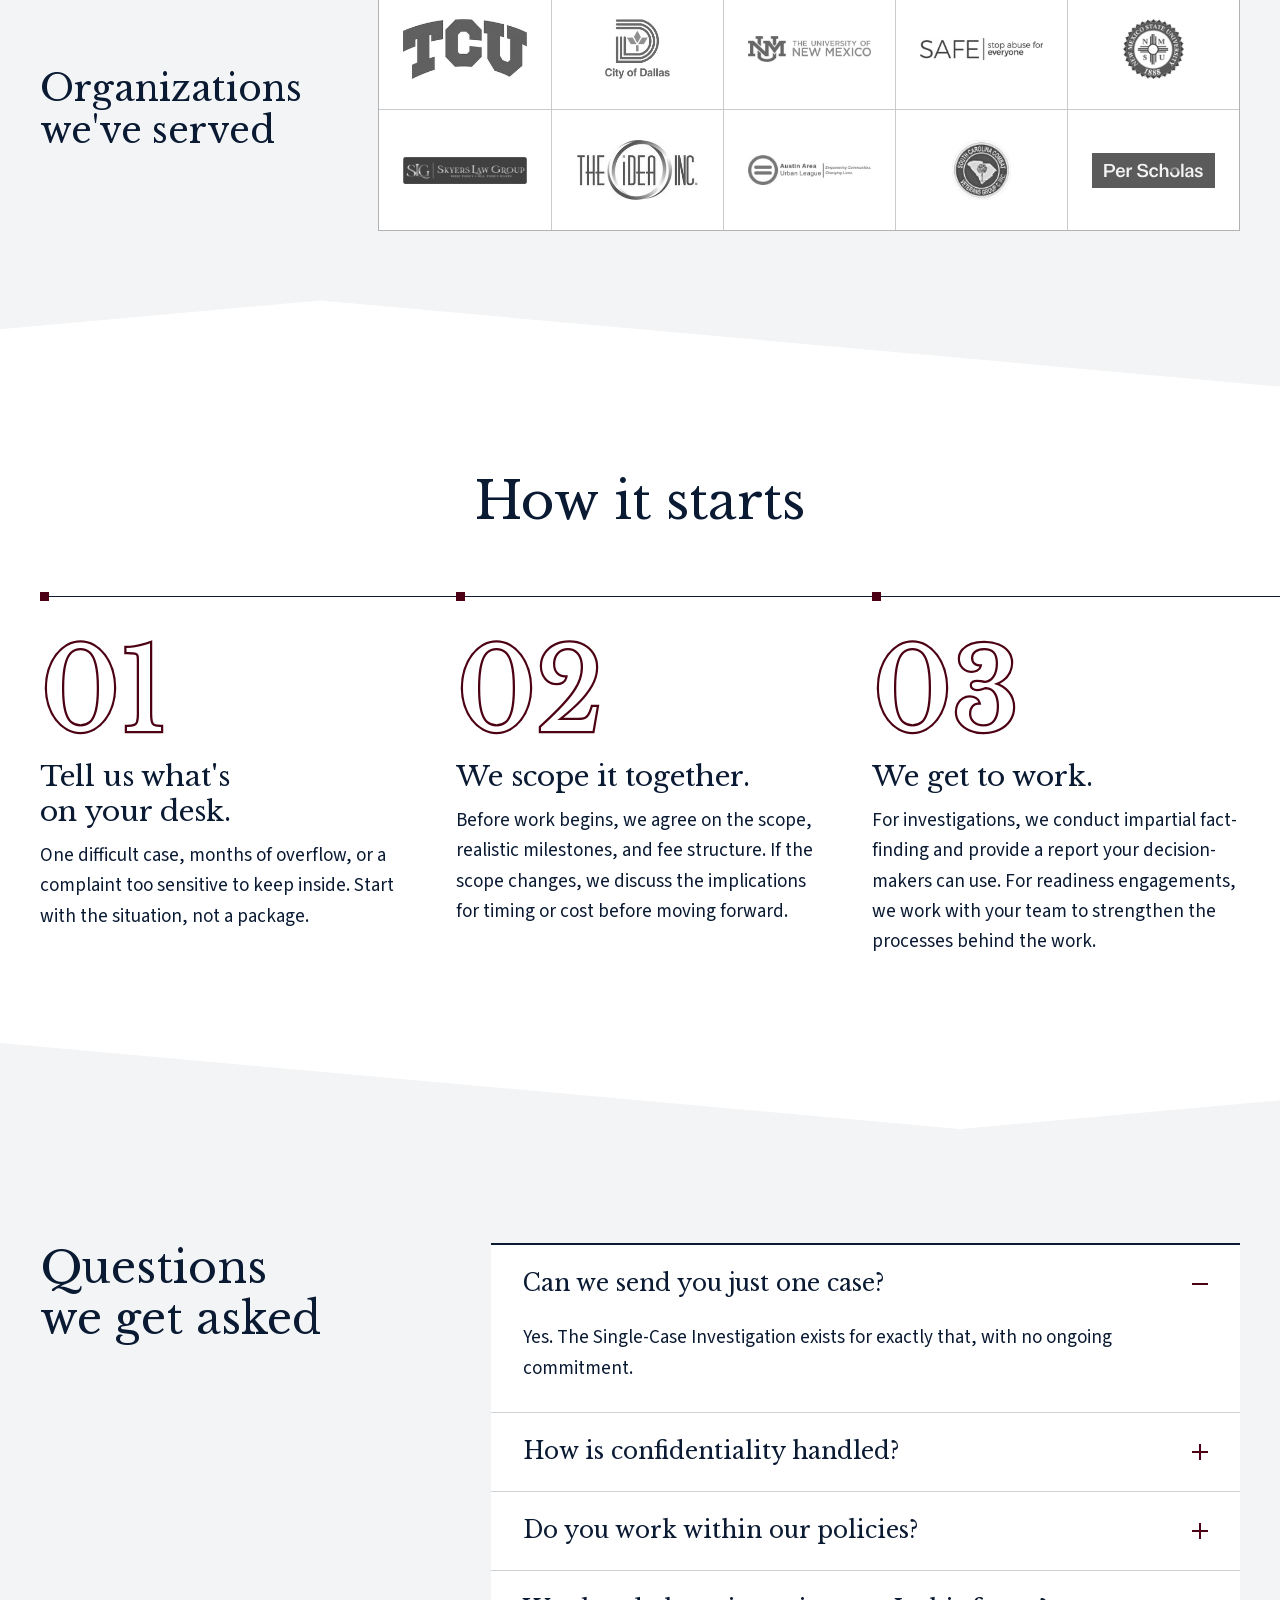
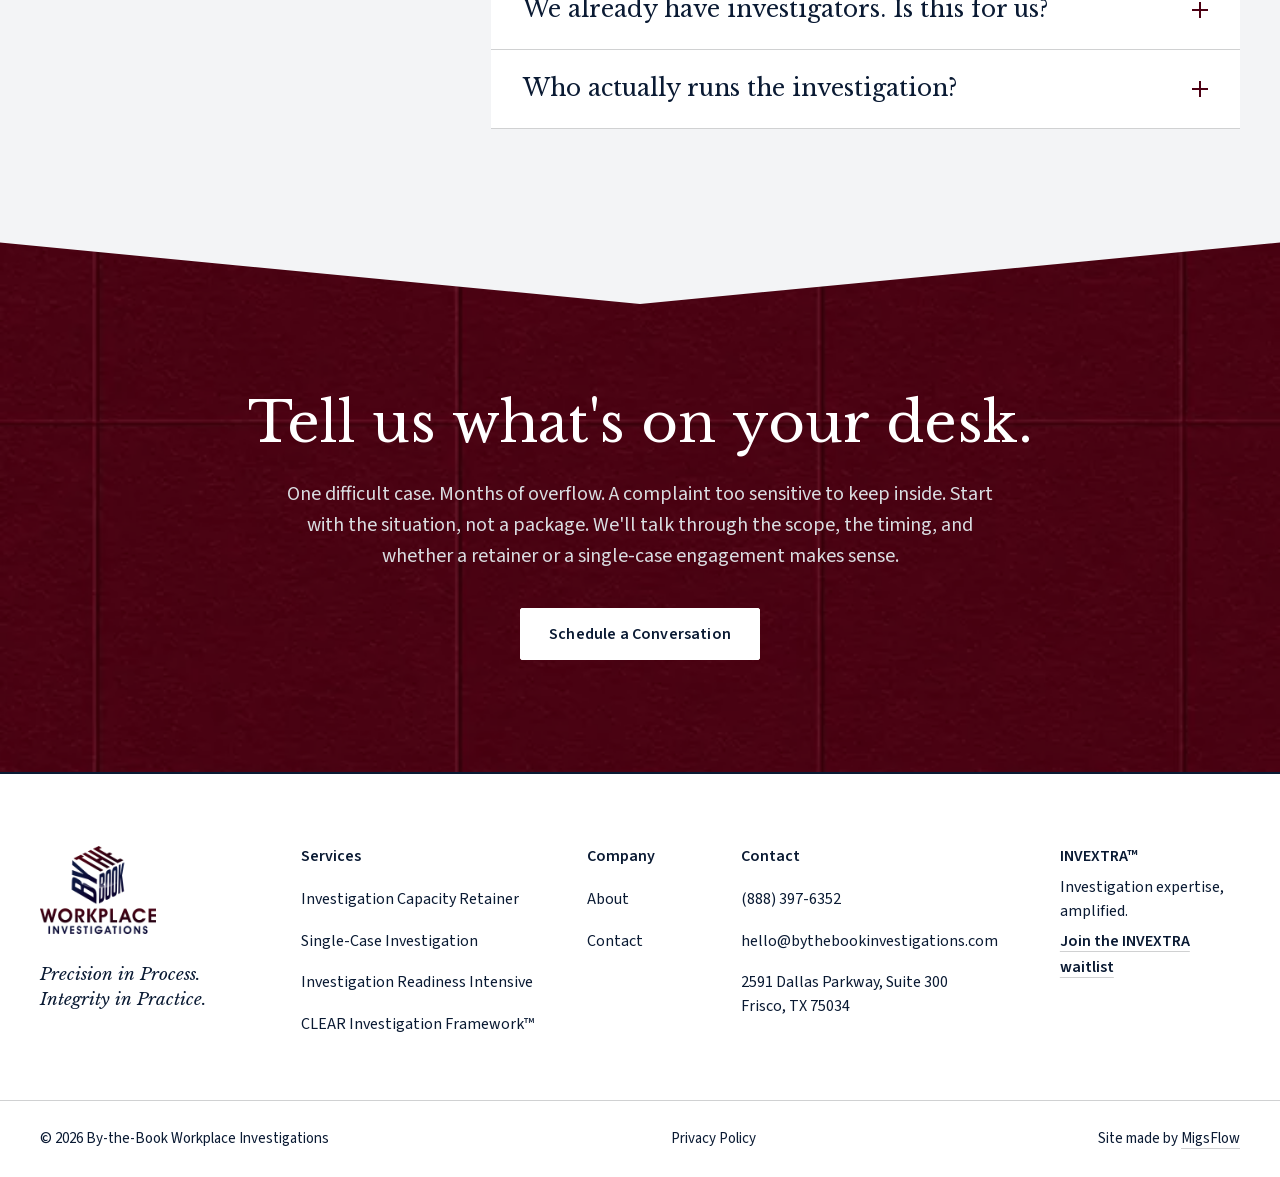
==== commit 57754f8f: "Section 4 lines trace in; sections 7, 9, 11 and 12 reworked (hollow numerals, vector contours, divid" ====
--- a/index.html
+++ b/index.html
@@ -244,9 +244,15 @@
                     <p class="standard__side" data-reveal="left">We have seen reports with strong legal analysis that read more like a defense brief than neutral fact-finding.</p>
                     <p class="standard__side" data-reveal="right">We have also seen people-centered approaches that did not fully address the policy, evidence, or legal standards at issue.</p>
                     <!-- The two lines: one down from the middle of each sentence, joining in the centre.
-                         preserveAspectRatio="none" lets the drawing stretch to any width. Decorative. -->
-                    <svg class="standard__join" data-reveal="fade" data-delay="2" aria-hidden="true" focusable="false" viewBox="0 0 100 40" preserveAspectRatio="none"><path d="M24 0v8c0 22 26 10 26 32M76 0v8c0 22-26 10-26 32"/></svg>
-                    <p class="standard__neither" data-reveal="up" data-delay="3">Neither gives an organization what it needs.</p>
+                         Each is its own drawing so they can be traced in one after the other (styles.css).
+                         preserveAspectRatio="none" lets them stretch to any width. Decorative. -->
+                    <div class="standard__join" aria-hidden="true">
+                        <svg class="standard__join-line" focusable="false" viewBox="0 0 100 40" preserveAspectRatio="none"><path d="M24 0v8c0 22 26 10 26 32"/></svg>
+                        <svg class="standard__join-line standard__join-line--right" focusable="false" viewBox="0 0 100 40" preserveAspectRatio="none"><path d="M76 0v8c0 22-26 10-26 32"/></svg>
+                    </div>
+                    <!-- data-draw=".standard": when this sentence scrolls into view, global.js adds "is-drawn"
+                         to the section, which starts the lines tracing: left, right, then the one going down. -->
+                    <p class="standard__neither" data-reveal="up" data-delay="3" data-draw=".standard">Neither gives an organization what it needs.</p>
                 </div>
                 <!-- The single line that carries on down into the burgundy band -->
                 <div class="standard__drop" aria-hidden="true"></div>
@@ -404,24 +410,23 @@
         </section>
 
         <!-- ============ INVESTIGATION READINESS INTENSIVE (her section 7) ============
-             One panel in two halves (her round-two note: give "Not Investigations 101" more presence).
-             Navy half: the section name as a small label, then her opening line with its first
-             sentence, "Not Investigations 101.", set very large, then the button.
-             Pale half: her three paragraphs. In the first, the four gaps she lists are each a
-             sentence, so they are shown as four short lines. Nothing is reworded or shortened. -->
+             White section (the CLEAR section above is navy, so this one stays light).
+             Her round-two note: give "Not Investigations 101" more presence. So the section name is
+             a small label, and the first sentence of her opening line is the largest type in the
+             section: "Not Investigations" solid, "101." as hollow outlined numerals, with a level
+             line running from it to the edge of the screen (it draws in: data-draw).
+             Under that: her second sentence and the button on the left, her three paragraphs on
+             the right. In the first paragraph the four gaps she lists are each a sentence, so they
+             are shown as four short lines. Nothing is reworded or shortened. -->
         <section class="intensive" id="readiness" aria-labelledby="intensive-title">
             <div class="intensive__inner container">
+                <!-- Still the section's heading (h2) for screen readers and search engines; only styled small -->
+                <h2 class="intensive__title" id="intensive-title">Investigation Readiness Intensive</h2>
+                <p class="intensive__big" data-reveal="up" data-draw>Not Investigations <span class="intensive__num">101.</span></p>
+
                 <div class="intensive__head">
-                    <!-- Still the section's heading (h2) for screen readers and search engines; it is only
-                         styled as a small label. -->
-                    <h2 class="intensive__title" id="intensive-title">Investigation Readiness Intensive</h2>
-                    <!-- Her opening line is one paragraph. Its two sentences are in separate spans so the
-                         first can be very large; "101." gets the accent colour. -->
-                    <p class="intensive__tagline">
-                        <span class="intensive__big" data-reveal="up">Not Investigations <span class="intensive__num">101.</span></span>
-                        <span class="intensive__sub" data-reveal="fade" data-delay="2">A working look at whether your investigation process is ready for the cases it has to carry.</span>
-                    </p>
-                    <a class="btn btn--light intensive__btn" data-reveal="fade" data-delay="3" href="contact/">Schedule a Conversation<span class="visually-hidden"> about the Investigation Readiness Intensive</span></a>
+                    <p class="intensive__sub" data-reveal="fade" data-delay="2">A working look at whether your investigation process is ready for the cases it has to carry.</p>
+                    <a class="btn btn--navy intensive__btn" data-reveal="fade" data-delay="3" href="contact/">Schedule a Conversation<span class="visually-hidden"> about the Investigation Readiness Intensive</span></a>
                 </div>
 
                 <div class="intensive__body">
@@ -471,19 +476,17 @@
         </section>
 
         <!-- ============ AN OUTSIDE INVESTIGATOR PROTECTS THE FINDING (her section 9) ============
-             Plain navy section (no photo, unlike the CLEAR section). Left: her heading and paragraph.
-             Right: her closing line, "Independent in process. Clear in findings.", set large like a
-             pull quote, one sentence per block. All wording is hers. -->
+             Navy section. Left: her heading and paragraph. Right: her closing line, "Independent in
+             process. Clear in findings.", set large like a pull quote, one sentence per block.
+             All wording is hers. -->
         <section class="independence" aria-labelledby="independence-title">
-            <!-- Background graphic: thin contour lines on navy (one of the brand textures Miguelle made).
-                 Decorative, so alt is empty. Phones get a tall crop, larger screens the wide one. -->
-            <picture class="independence__bg">
-                <source media="(min-width: 48rem)" srcset="images/backgrounds/navy-contours.webp" type="image/webp">
-                <source media="(min-width: 48rem)" srcset="images/backgrounds/navy-contours.jpg">
-                <source srcset="images/backgrounds/navy-contours-m.webp" type="image/webp">
-                <img src="images/backgrounds/navy-contours-m.jpg" alt="" aria-hidden="true"
-                     width="720" height="1210" loading="lazy" decoding="async">
-            </picture>
+            <!-- Angled dividers, the same shape as elsewhere: the top one is the pale grey of the section
+                 above, the bottom one (the same shape upside down) the white of the section below. -->
+            <svg class="independence__divider" aria-hidden="true" xmlns="http://www.w3.org/2000/svg" viewBox="0 0 1000 100" preserveAspectRatio="none"><path d="M0 0v36L250 4l750 96V0H0z"/></svg>
+            <svg class="independence__divider independence__divider--bottom" aria-hidden="true" xmlns="http://www.w3.org/2000/svg" viewBox="0 0 1000 100" preserveAspectRatio="none"><path d="M0 0v36L250 4l750 96V0H0z"/></svg>
+            <!-- Background: thin contour lines, like the height lines on a map. It is a vector drawing
+                 (images/illustrations/contours.svg), set and faded right down in styles.css. Decorative. -->
+            <div class="independence__bg" aria-hidden="true"></div>
 
             <div class="independence__inner container">
                 <div class="independence__main">
@@ -614,7 +617,8 @@
 
         <!-- ============ ORGANIZATIONS WE'VE SERVED (the logo part of her section 11) ============
              Her copy: "Organizations we've served: [logo row, unchanged from current site]".
-             Its own white section, because the logo files have white backgrounds. Ten logos in a
+             A compact pale grey strip: heading on the left, logos on the right (stacked on phones).
+             The logo files have white backgrounds, so each sits in a white cell. Ten logos in a
              table of equal cells (two across on phones, five across on larger screens); the CSS
              fits each logo into the same box. They are grey until
              you point at one, when it shows its own colours. Each alt text is the organisation's name.
@@ -688,16 +692,21 @@
         </section>
 
         <!-- ============ HOW IT STARTS (her section 12) ============
-             White section. Her three steps as a timeline: one continuous line with a small burgundy
-             square where each step begins. The line runs across the page on desktop and down the
-             left side on phones. An ordered list, because the steps happen in this order; the big
-             "01" is for the eye only (aria-hidden), since the list already numbers them.
+             White section with angled pale grey edges (the logo strip above and the questions below
+             are both pale grey). Her three steps as a timeline: one continuous line with a small
+             burgundy square where each step begins, and a large hollow numeral for each. The line
+             runs across on desktop and down the left side on phones, and draws itself in when the
+             steps scroll into view (data-draw). An ordered list, because the steps happen in this
+             order; the big "01" is for the eye only (aria-hidden), since the list already numbers them.
              All wording is hers. -->
         <section class="start" aria-labelledby="start-title">
+            <!-- Angled dividers, top and foot: both the pale grey of the sections either side -->
+            <svg class="start__divider" aria-hidden="true" xmlns="http://www.w3.org/2000/svg" viewBox="0 0 1000 100" preserveAspectRatio="none"><path d="M0 0v36L250 4l750 96V0H0z"/></svg>
+            <svg class="start__divider start__divider--bottom" aria-hidden="true" xmlns="http://www.w3.org/2000/svg" viewBox="0 0 1000 100" preserveAspectRatio="none"><path d="M0 0v36L250 4l750 96V0H0z"/></svg>
             <div class="container">
                 <h2 class="start__title" id="start-title" data-split="words">How it starts</h2>
 
-                <ol class="steps" role="list" data-reveal-group>
+                <ol class="steps" role="list" data-reveal-group data-draw=".start">
                     <li class="step" data-reveal="up">
                         <span class="step__num" aria-hidden="true">01</span>
                         <h3 class="step__title">Tell us what's on your desk.</h3>
--- a/css/styles.css
+++ b/css/styles.css
@@ -514,19 +514,41 @@
   font-size: 1rem;
   line-height: 1.45;
 }
-/* The joining lines sit under both columns. In the drawing, the lines start a quarter and
-   three quarters of the way across, which is the middle of each column. */
+/* The joining lines sit under both columns. In each drawing the line starts a quarter (or
+   three quarters) of the way across, which is the middle of a column. The two drawings lie
+   exactly on top of each other. */
 .standard__join {
+  position: relative;
   grid-column: 1 / -1;
+  height: 4rem;
+}
+.standard__join-line {
+  position: absolute;
+  inset: 0;
   width: 100%;
-  height: 4rem;
-}
-.standard__join path {
+  height: 100%;
+  /* "clip-path" hides part of the drawing. inset(0 0 0 0) hides nothing. */
+  clip-path: inset(0 0 0 0);
+}
+/* The timings. They are attached to "is-drawn" so that only the drawing is animated; the
+   hiding, when the page first loads, happens instantly and out of sight. */
+.standard.is-drawn .standard__join-line { transition: clip-path 0.6s linear; }
+.standard.is-drawn .standard__join-line--right { transition-delay: 0.6s; }   /* the right line waits for the left one */
+.standard.is-drawn .standard__drop { transition: transform 0.5s linear 1.25s; }
+.standard.is-drawn .standard__drop--band { transition-delay: 1.75s; }
+.standard__join-line path {
   fill: none;
   stroke: var(--color-navy);
   stroke-width: 1.25;
   vector-effect: non-scaling-stroke;   /* the line keeps its thickness however far the drawing is stretched */
 }
+/* Before they are drawn: each line is hidden from the bottom up (100% of it), and the straight
+   line below is squashed to nothing. When global.js adds "is-drawn" to the section these rules
+   stop applying, and the transitions above uncover each line from the top down, in turn:
+   left line, right line, then the navy part of the straight line, then its white part.
+   (With JavaScript off there is no "js" class, so the lines are simply there.) */
+html.js .standard:not(.is-drawn) .standard__join-line { clip-path: inset(0 0 100% 0); }
+html.js .standard:not(.is-drawn) .standard__drop { transform: scaleY(0); }
 .standard__neither {
   grid-column: 1 / -1;
   margin-top: 0.75rem;
@@ -546,6 +568,7 @@
   --edge: calc(var(--divider-h) * 0.36);
   position: relative;
   z-index: 1;                    /* above the white divider it crosses */
+  transform-origin: top;         /* it grows downwards from its top end */
   width: 1px;
   height: calc(3.5rem + var(--edge));
   margin: 1.25rem auto calc(var(--edge) * -1);   /* the negative bottom margin lets it reach down over the band */
@@ -950,23 +973,12 @@
 }
 
 /* ---------- Investigation Readiness Intensive ----------
-   White section holding one panel in two halves.
-   Phones: the navy half on top, the pale half under it.
-   Desktop: side by side, navy on the left. */
+   White section. The section name is a small label; "Not Investigations 101." is the biggest
+   type in the section and runs the full width. Under it, two columns on desktop: her second
+   sentence and the button on the left, her three paragraphs on the right. */
 .intensive {
   padding-block: var(--space-section);
-}
-.intensive__inner {
-  display: grid;
-}
-/* The navy half */
-.intensive__head {
-  display: flex;
-  flex-direction: column;
-  align-items: flex-start;
-  padding: 2rem 1.25rem 2.25rem;
-  background: var(--color-navy);
-  color: var(--color-white);
+  overflow-x: clip;              /* the level line is drawn wider than the screen; this trims it */
 }
 /* The section name, as a small label in capitals */
 .intensive__title {
@@ -976,50 +988,64 @@
   letter-spacing: 0.1em;
   line-height: 1.4;
   text-transform: uppercase;
-  color: var(--color-mist);
-}
-.intensive__big,
-.intensive__sub { display: block; }
-/* "Not Investigations 101." : the largest type in the section */
+  color: var(--color-burgundy);
+}
 .intensive__big {
-  margin-top: 1.5rem;
-  font-family: var(--font-heading);
-  /* Sized from the screen width so the longest word, "Investigations", always fits the
-     panel: about 34px on the narrowest phones, growing to 84px. */
-  font-size: clamp(2rem, 13.5vw - 0.6rem, 5.25rem);
-  line-height: 1.08;
+  margin-top: 1.25rem;
+  font-family: var(--font-heading);
+  font-size: clamp(2.375rem, 1rem + 6.4vw, 6rem);
+  line-height: 1.04;
   letter-spacing: -0.015em;
 }
-/* "101." on a line of its own, in a light copper. The brand copper (#8C5A2B) is too dark to
-   read on navy, so this is a lighter tint of it (5.7:1 against the navy). */
+/* "101." as hollow numerals: an outline with nothing inside.
+   How: the digits are filled white (the same as the page) and given a thick burgundy outline;
+   "paint-order" paints the outline first and the white on top, which covers the inner half of
+   the outline, leaving a clean line around the outside of each digit. Browsers that can't
+   outline text get solid burgundy digits instead. */
 .intensive__num {
-  display: block;
-  color: #B98A5E;
-}
+  position: relative;            /* the level line is placed against it */
+  display: inline-block;         /* lets it be a different size, and gives the line a place to start */
+  font-size: 1.75em;             /* phones: "101." drops to a line of its own, much larger */
+  line-height: 0.95;
+  color: var(--color-burgundy);
+}
+@supports (-webkit-text-stroke: 1px black) and (paint-order: stroke fill) {
+  .intensive__num {
+    color: var(--color-bg);
+    -webkit-text-stroke: 0.045em var(--color-burgundy);
+    paint-order: stroke fill;
+  }
+}
+/* The level line: from just after "101." to the edge of the screen. It draws in from the
+   left once the words scroll into view (global.js adds "is-drawn"). */
+.intensive__num::after {
+  content: "";
+  position: absolute;
+  left: calc(100% + 0.2em);
+  bottom: 0.2em;
+  width: 100vw;
+  height: 1px;
+  background: var(--color-burgundy);
+  transform-origin: left;
+}
+.intensive__big.is-drawn .intensive__num::after { transition: transform 1.2s linear 0.5s; }
+html.js .intensive__big:not(.is-drawn) .intensive__num::after { transform: scaleX(0); }
+
+.intensive__inner > .intensive__head,
+.intensive__inner > .intensive__body { margin-top: 2.25rem; }
 .intensive__sub {
   max-width: 26rem;
-  margin-top: 1.75rem;
-  color: var(--color-mist);
-  font-size: clamp(1.0625rem, 1rem + 0.4vw, 1.25rem);
-  line-height: 1.5;
-}
-.intensive__btn {
-  align-self: stretch;           /* the button runs the full width of the panel */
-  margin-top: 2rem;
-  text-align: center;
-}
-
-/* The pale half */
-.intensive__body {
-  padding: 2rem 1.25rem 2.25rem;
-  background: var(--color-wash);
-  border: 1px solid var(--color-rule);
-  border-top: 0;
-}
+  font-family: var(--font-heading);
+  font-size: clamp(1.25rem, 1.1rem + 0.8vw, 1.75rem);
+  line-height: 1.35;
+  text-wrap: balance;
+}
+.intensive__btn { margin-top: 2rem; }
+
 .intensive__text {
   font-size: clamp(1.0625rem, 1rem + 0.3vw, 1.1875rem);
 }
-/* Her first sentence opens the pale half, a little larger and heavier */
+/* Her first sentence opens the right-hand side, a little larger and heavier */
 .intensive__text--lead {
   font-size: clamp(1.1875rem, 1.1rem + 0.5vw, 1.375rem);
   font-weight: 600;
@@ -1028,10 +1054,12 @@
 .intensive__text + .intensive__text,
 .intensive__gaps + .intensive__text { margin-top: 1.5rem; }
 
-/* The four gaps: one per line, each with a small burgundy square */
+/* The four gaps: each under a navy rule, with a small burgundy square. One column on
+   phones, two by two from tablets up. */
 .intensive__gaps {
+  display: grid;
+  gap: 0 2rem;
   margin-top: 1.5rem;
-  border-top: 1px solid var(--color-rule);
 }
 .intensive__gap {
   display: grid;
@@ -1039,7 +1067,8 @@
   column-gap: 0.875rem;
   align-items: baseline;
   padding-block: 1rem;
-  border-bottom: 1px solid var(--color-rule);
+  border-top: 1px solid var(--color-navy);
+  font-weight: 600;
   line-height: 1.4;
 }
 .intensive__gap::before {
@@ -1051,21 +1080,22 @@
 }
 
 @media (min-width: 48rem) {
-  .intensive__head,
-  .intensive__body { padding: 3rem 2.75rem; }
+  .intensive__gaps { grid-template-columns: 1fr 1fr; }
+  .intensive__gap { padding-block: 1.125rem 1.5rem; }
 }
 @media (min-width: 62rem) {
-  .intensive__inner { grid-template-columns: 6fr 7fr; }
-  .intensive__head { padding: 3.5rem 3rem; }
-  /* side by side, the navy half is under half the page, so the big line is sized to that */
-  .intensive__big { font-size: clamp(2.75rem, 0.25rem + 4.2vw, 4rem); }
-  .intensive__body {
-    padding: 3.5rem 3rem;
-    border-top: 1px solid var(--color-rule);
-    border-left: 0;
-  }
-  .intensive__btn { margin-top: auto; }      /* the button sits at the foot of the navy half */
-  .intensive__sub { margin-bottom: 2.5rem; }
+  .intensive__inner {
+    display: grid;
+    grid-template-columns: 4fr 8fr;
+    column-gap: clamp(3rem, 6vw, 5.5rem);
+    justify-items: start;        /* the big line stays only as wide as its words */
+  }
+  .intensive__title,
+  .intensive__big { grid-column: 1 / -1; }
+  .intensive__num { font-size: 1em; line-height: inherit; }   /* on one line with the words, the same size */
+  .intensive__inner > .intensive__head,
+  .intensive__inner > .intensive__body { margin-top: 3.5rem; }
+  .intensive__body { justify-self: stretch; }
 }
 
 /* ---------- Meet INVEXTRA™ ----------
@@ -1150,35 +1180,43 @@
 }
 
 /* ---------- An outside investigator protects the finding ----------
-   Plain navy. Phones: heading, paragraph, then the closing line under a thin rule.
+   Navy with faint contour lines and angled edges. Phones: heading, paragraph, then the closing line under a thin rule.
    Desktop: heading and paragraph on the left, the closing line large on the right,
    with a thin rule between the two sides. */
 .independence {
   position: relative;
   isolation: isolate;            /* keeps the z-index layers below inside this section */
-  padding-block: var(--space-section);
-  background: var(--color-navy); /* shows while the image loads */
+  --divider-h: clamp(2.5rem, 7vw, 6.5rem);   /* height of the angled dividers */
+  /* extra room top and bottom so the text clears the dividers */
+  padding-block: calc(var(--space-section) + var(--divider-h) * 0.75);
+  background: var(--color-navy);
   color: var(--color-white);
 }
-/* Layer 1 (furthest back): the contour-line graphic, covering the whole section */
+/* The angled dividers: the same shape as on the other sections. Top: the pale grey of the
+   INVEXTRA section above. Bottom: the same shape upside down, in the white of the section
+   below. If either neighbour's background changes, change the fill to match. */
+.independence__divider {
+  position: absolute;
+  top: -1px;                     /* overlaps the edge by 1px so no hairline of navy shows */
+  left: 0;
+  width: 100%;
+  height: var(--divider-h);
+  fill: var(--color-wash);
+}
+.independence__divider--bottom {
+  top: auto;
+  bottom: -1px;
+  transform: rotate(180deg);
+  fill: var(--color-bg);
+}
+/* The contour lines: a vector drawing behind everything, very faint so it never competes
+   with the words. 0.16 means 16% visible: raise it to show more of the lines. */
 .independence__bg {
-  position: absolute;
-  inset: 0;
-  z-index: -2;
-}
-.independence__bg img {
-  width: 100%;
-  height: 100%;
-  object-fit: cover;
-}
-/* Layer 2: a see-through navy sheet over the graphic, so the lines stay quiet behind the text.
-   0.62 means 62% solid. Lower the number to show more of the lines. */
-.independence::before {
-  content: "";
   position: absolute;
   inset: 0;
   z-index: -1;
-  background: rgba(10, 26, 51, 0.62);
+  background: url("../images/illustrations/contours.svg") center / cover no-repeat;
+  opacity: 0.16;
 }
 .independence__inner {
   display: grid;
@@ -1454,22 +1492,24 @@
   left: 0;
   width: 100%;
   height: var(--divider-h);
-  fill: var(--color-bg);
+  fill: var(--color-wash);       /* the logo strip below is pale grey */
   transform: rotate(180deg);
 }
 
 /* ---------- Organizations we've served ----------
-   White section (the logo files have white backgrounds). A full heading, then ten logos in
+   A compact pale grey strip. Phones: heading, then the logos. Desktop: heading on the left,
+   logos on the right. Ten logos (their files have white backgrounds, so the cells are white) in
    a table of equal cells with thin lines between them: two across on phones (five rows),
    five across from tablets up (two rows). If a logo is added or removed, pick column
    counts that divide the new total evenly, or the last row will have empty grey cells. Every logo is centred in its
    cell and fitted into the same invisible box, so a wide wordmark and a round seal carry
    the same weight. Logos are grey until you point at one. */
 .orgs {
-  padding-block: calc(var(--space-section) * 0.6) var(--space-section);   /* less on top: the divider above already gives room */
+  padding-block: calc(var(--space-section) * 0.5) calc(var(--space-section) * 0.6);   /* a strip, not a full section */
+  background: var(--color-wash);
 }
 .orgs__title {
-  font-size: clamp(1.875rem, 1.5rem + 1.9vw, 2.75rem);   /* same size as the other section headings */
+  font-size: clamp(1.625rem, 1.4rem + 1.2vw, 2.25rem);
 }
 /* The table. The 1px gaps let the list's grey background show through as the lines
    between the cells; the cells themselves are white. */
@@ -1477,7 +1517,7 @@
   display: grid;
   grid-template-columns: repeat(2, 1fr);
   gap: 1px;
-  margin-top: 2.5rem;
+  margin-top: 2rem;
   background: var(--color-rule);
   border: 1px solid var(--color-rule);
 }
@@ -1515,33 +1555,70 @@
   .orgs__logo--boxed { max-width: 100%; }
   .orgs__logo { max-height: 3.5rem; }
 }
-/* Desktop: the heading is centred over the table, and the cells are taller */
+/* Desktop: heading on the left, the table on the right, level with each other */
 @media (min-width: 62rem) {
-  .orgs__title { text-align: center; }
-  .orgs__list { margin-top: 3.5rem; }
-  .orgs__item { min-height: 10rem; }
-  .orgs__item { padding: 1.75rem; }
-  .orgs__logo { max-height: 4.75rem; }
+  .orgs__inner {
+    display: grid;
+    grid-template-columns: 3fr 9fr;
+    column-gap: clamp(2rem, 4vw, 4rem);
+    align-items: center;
+  }
+  .orgs__list { margin-top: 0; }
+  .orgs__item { min-height: 7.5rem; padding: 1.5rem; }
+  .orgs__logo { max-height: 3.75rem; }
 }
 
 /* ---------- How it starts ----------
-   White section. The three steps hang off one continuous line, like a timeline.
+   White section with angled pale grey edges top and bottom. The three steps hang off one
+   continuous line, like a timeline, each with a large hollow numeral.
    Phones: the line runs down the left side. Desktop: it runs across the top. */
 .start {
-  padding-block: var(--space-section);
+  position: relative;
+  --divider-h: clamp(2.5rem, 7vw, 6.5rem);
+  padding-block: calc(var(--space-section) * 0.75 + var(--divider-h));
+  overflow-x: clip;
+}
+/* Angled dividers: pale grey shapes pinned to the top and bottom edges (the sections on
+   either side are pale grey). The bottom one is the same shape upside down. */
+.start__divider {
+  position: absolute;
+  top: -1px;
+  left: 0;
+  width: 100%;
+  height: var(--divider-h);
+  fill: var(--color-wash);
+}
+.start__divider--bottom {
+  top: auto;
+  bottom: -1px;
+  transform: rotate(180deg);
 }
 .start__title {
-  font-size: clamp(1.875rem, 1.5rem + 1.9vw, 2.75rem);   /* same size as the other section headings */
-}
-
-.steps { margin-top: 2.5rem; }
-
-/* Phones: each step draws its own piece of the vertical line (its left border).
-   The pieces touch, so together they look like one line. */
+  font-size: clamp(2rem, 1.5rem + 2.4vw, 3.25rem);
+}
+
+.steps {
+  position: relative;            /* the timeline line is placed against the list */
+  margin-top: 2.5rem;
+}
+/* The timeline line. Phones: down the left side, from the first square to the foot of the
+   list. It draws itself from the top once the steps scroll into view ("is-drawn"). */
+.steps::before {
+  content: "";
+  position: absolute;
+  top: 0;
+  bottom: 0;
+  left: 0;
+  width: 1px;
+  background: var(--color-navy);
+  transform-origin: top left;
+}
+.start.is-drawn .steps::before { transition: transform 1.2s linear 0.2s; }
+html.js .start:not(.is-drawn) .steps::before { transform: scale(0); }
+
 .step {
   position: relative;            /* so the square marker can be pinned to the line */
-  padding: 0 0 2.5rem 1.75rem;
-  border-left: 1px solid var(--color-navy);
+  padding: 0 0 2.75rem 1.75rem;
 }
 .step:last-child { padding-bottom: 0; }
 /* The burgundy square that marks where a step begins. It sits centred on the line. */
@@ -1549,46 +1626,58 @@
   content: "";
   position: absolute;
   top: 0;
-  left: -0.3125rem;              /* half the square's width, plus half the line, to centre it */
+  left: -0.25rem;                /* half the square's width, to centre it on the line */
   width: 0.5625rem;
   height: 0.5625rem;
   background: var(--color-burgundy);
 }
+/* The numeral: large and hollow (an outline only), made the same way as "101." in the
+   Readiness Intensive section. Solid burgundy in browsers that can't outline text. */
 .step__num {
   display: block;
   color: var(--color-burgundy);
   font-family: var(--font-heading);
-  font-size: clamp(2.25rem, 1.8rem + 2vw, 3.25rem);
+  font-size: clamp(4rem, 3rem + 5vw, 7.5rem);
   line-height: 0.85;             /* trims the space above the digits so they line up with the square */
+  letter-spacing: -0.02em;
+}
+@supports (-webkit-text-stroke: 1px black) and (paint-order: stroke fill) {
+  .step__num {
+    color: var(--color-bg);
+    -webkit-text-stroke: 0.04em var(--color-burgundy);
+    paint-order: stroke fill;
+  }
 }
 .step__title {
-  margin-top: 1rem;
-  font-size: clamp(1.3125rem, 1.2rem + 0.6vw, 1.625rem);
+  margin-top: 1.25rem;
+  font-size: clamp(1.375rem, 1.2rem + 0.8vw, 1.75rem);
   line-height: 1.25;
 }
 .step__text {
   max-width: 34rem;
-  margin-top: 0.625rem;
+  margin-top: 0.75rem;
   font-size: clamp(1.0625rem, 1rem + 0.3vw, 1.1875rem);
 }
 
-/* Desktop: three columns. The line moves from the left side of each step to its top edge,
-   and the columns have no gap between them, so the three top edges join into one line. */
+/* Desktop: three columns, and the line runs across the top instead, from the left edge of
+   the list off to the right edge of the screen, drawing in from the left. */
 @media (min-width: 62rem) {
+  .start__title { text-align: center; }
   .steps {
     display: grid;
     grid-template-columns: repeat(3, 1fr);
-    margin-top: 3.5rem;
-  }
-  .step {
-    padding: 2.5rem 2.5rem 0 0;
-    border-left: 0;
-    border-top: 1px solid var(--color-navy);
-  }
-  .step:last-child { padding-right: 0; }
-  .step__title { font-size: 1.4375rem; }   /* a touch smaller here so each step's title fits on one line */
+    column-gap: 3rem;
+    margin-top: 4rem;
+  }
+  .steps::before {
+    bottom: auto;
+    right: calc(50% - 50vw);     /* out to the edge of the screen */
+    width: auto;
+    height: 1px;
+  }
+  .step { padding: 3rem 0 0; }
   .step::before {
-    top: -0.3125rem;
+    top: -0.25rem;
     left: 0;
   }
 }
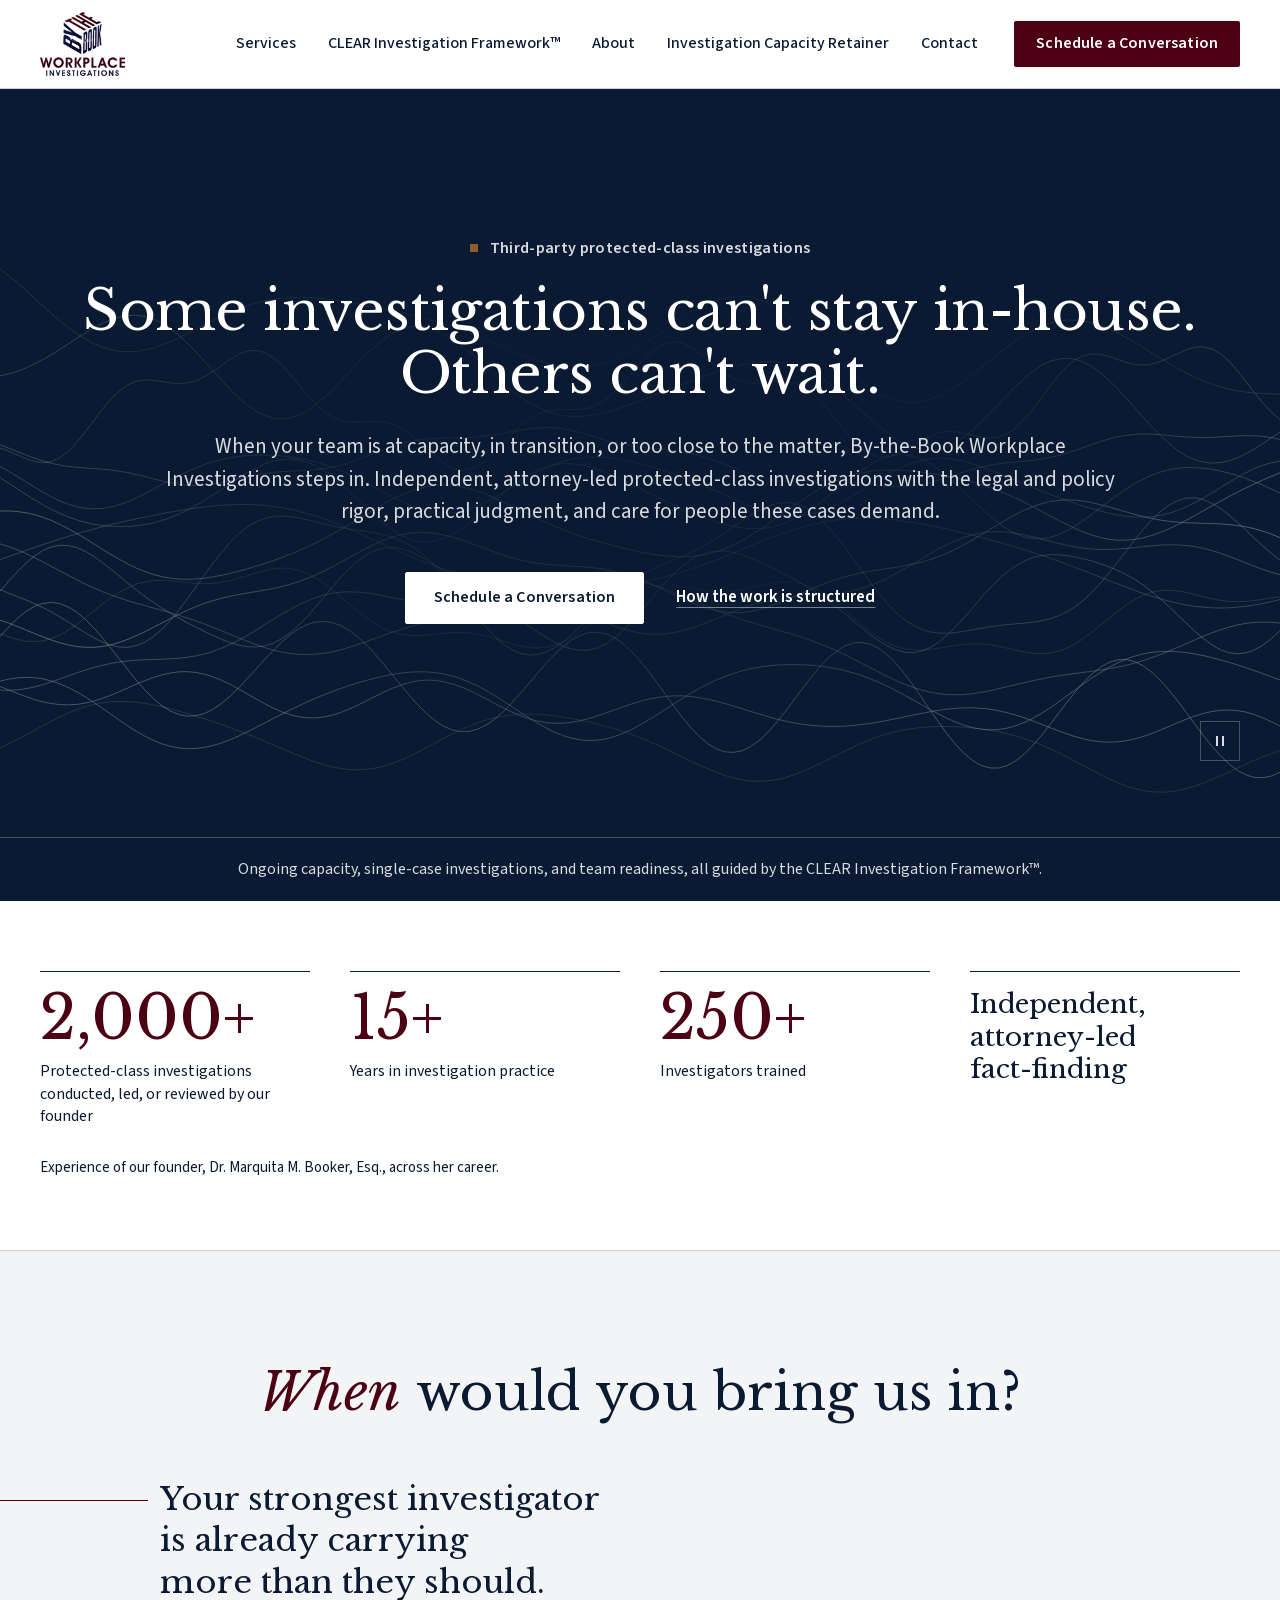
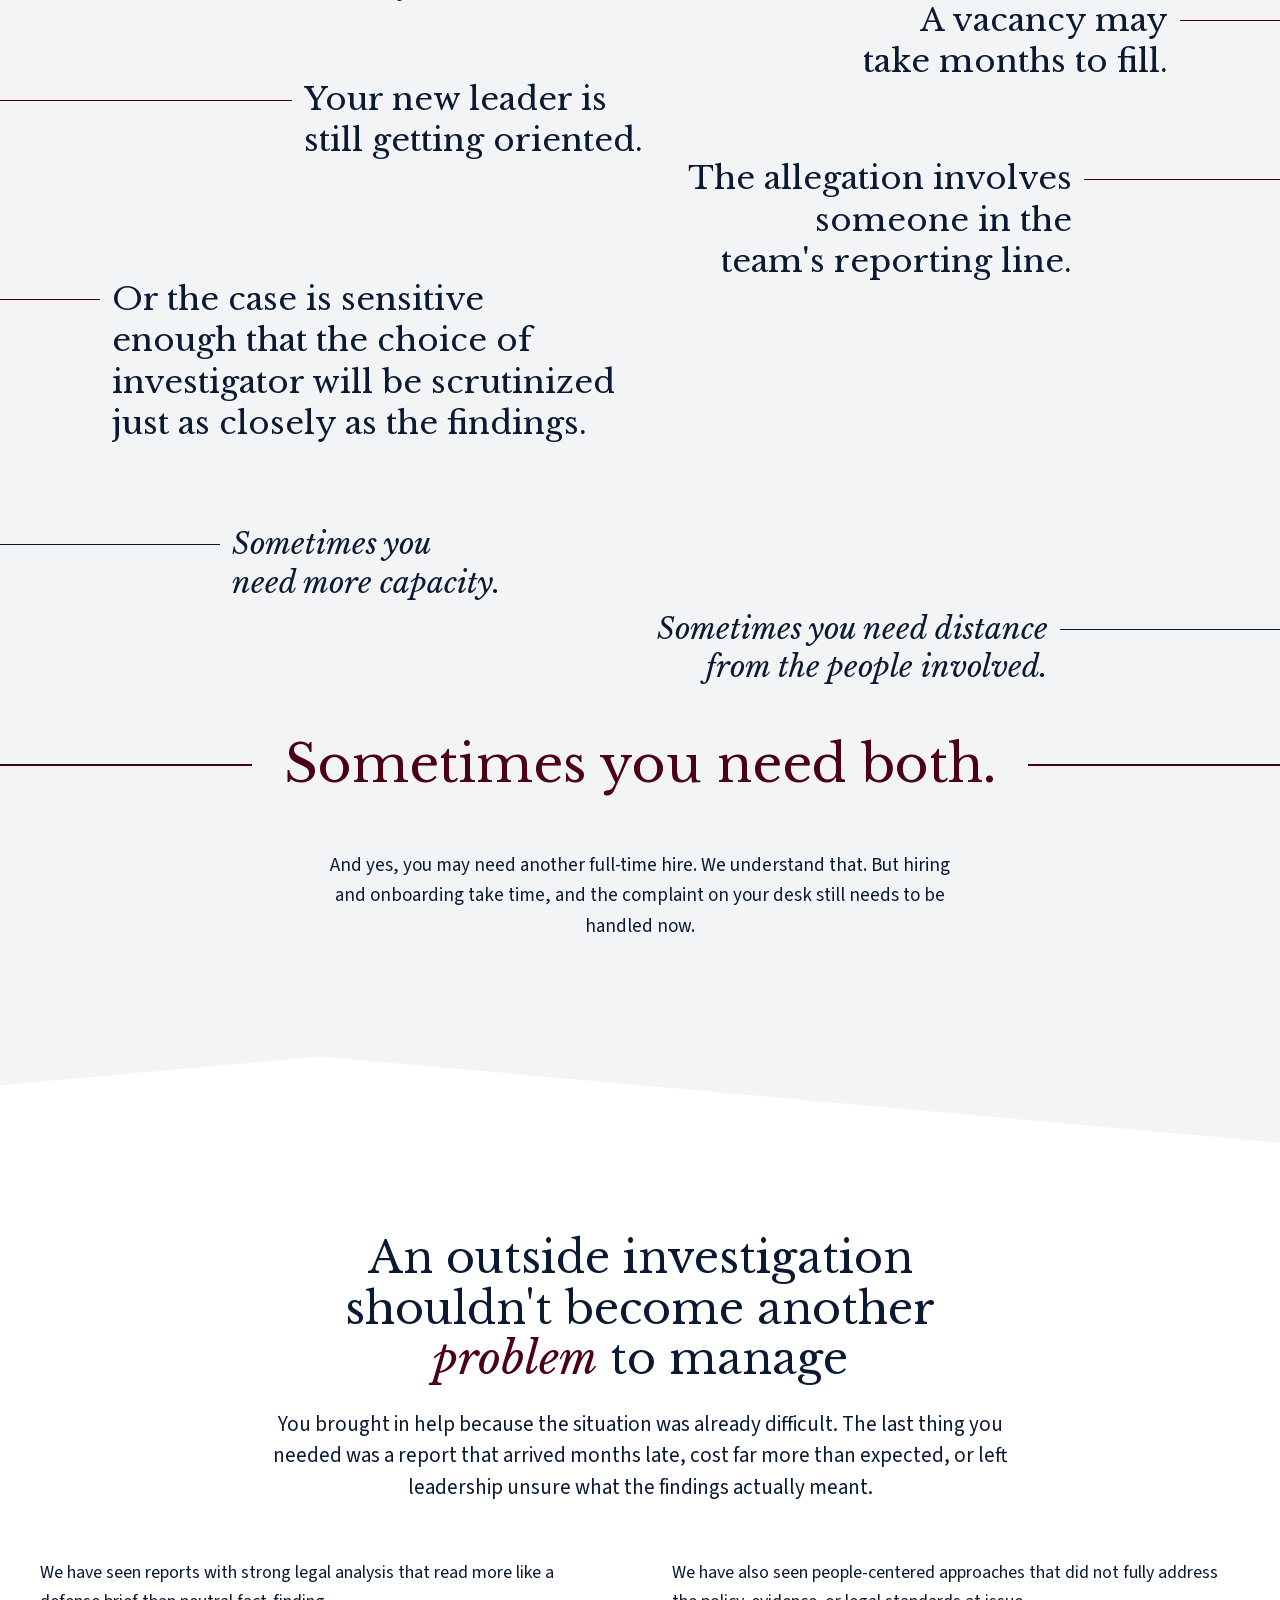
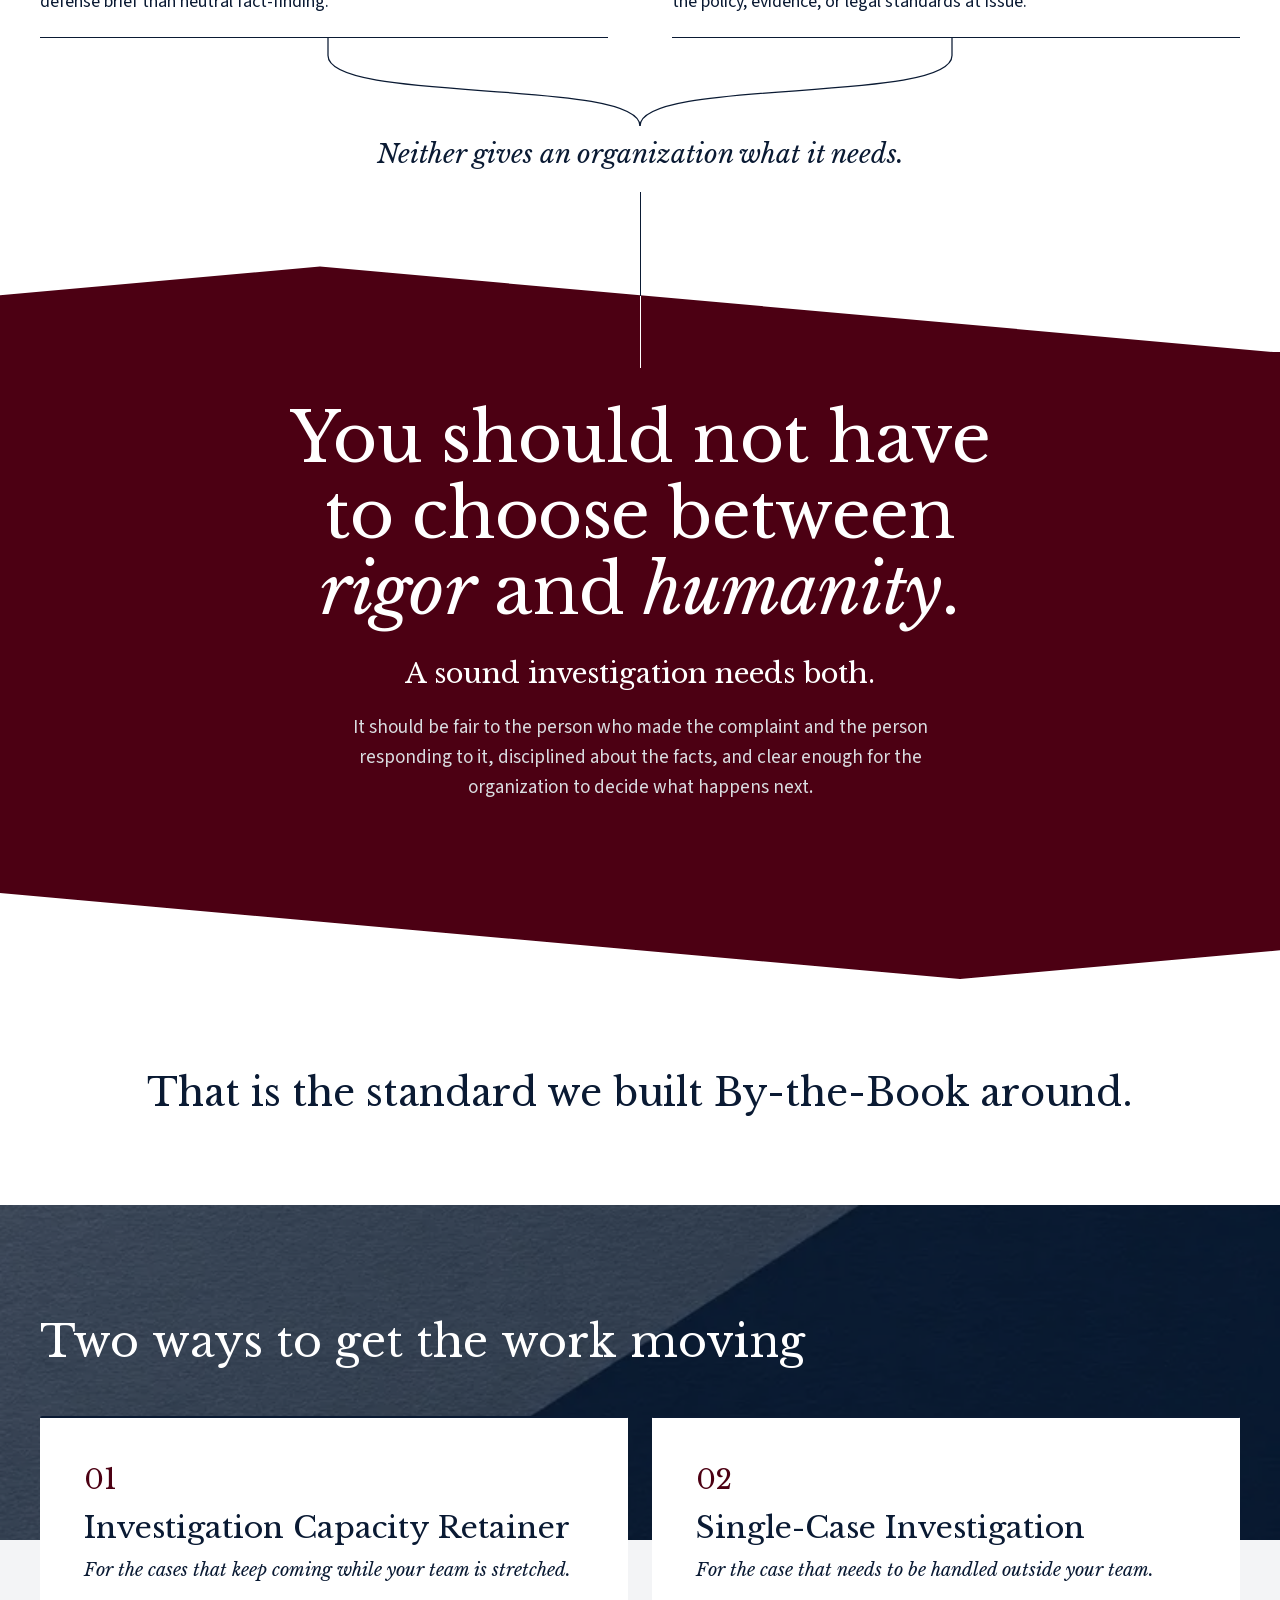
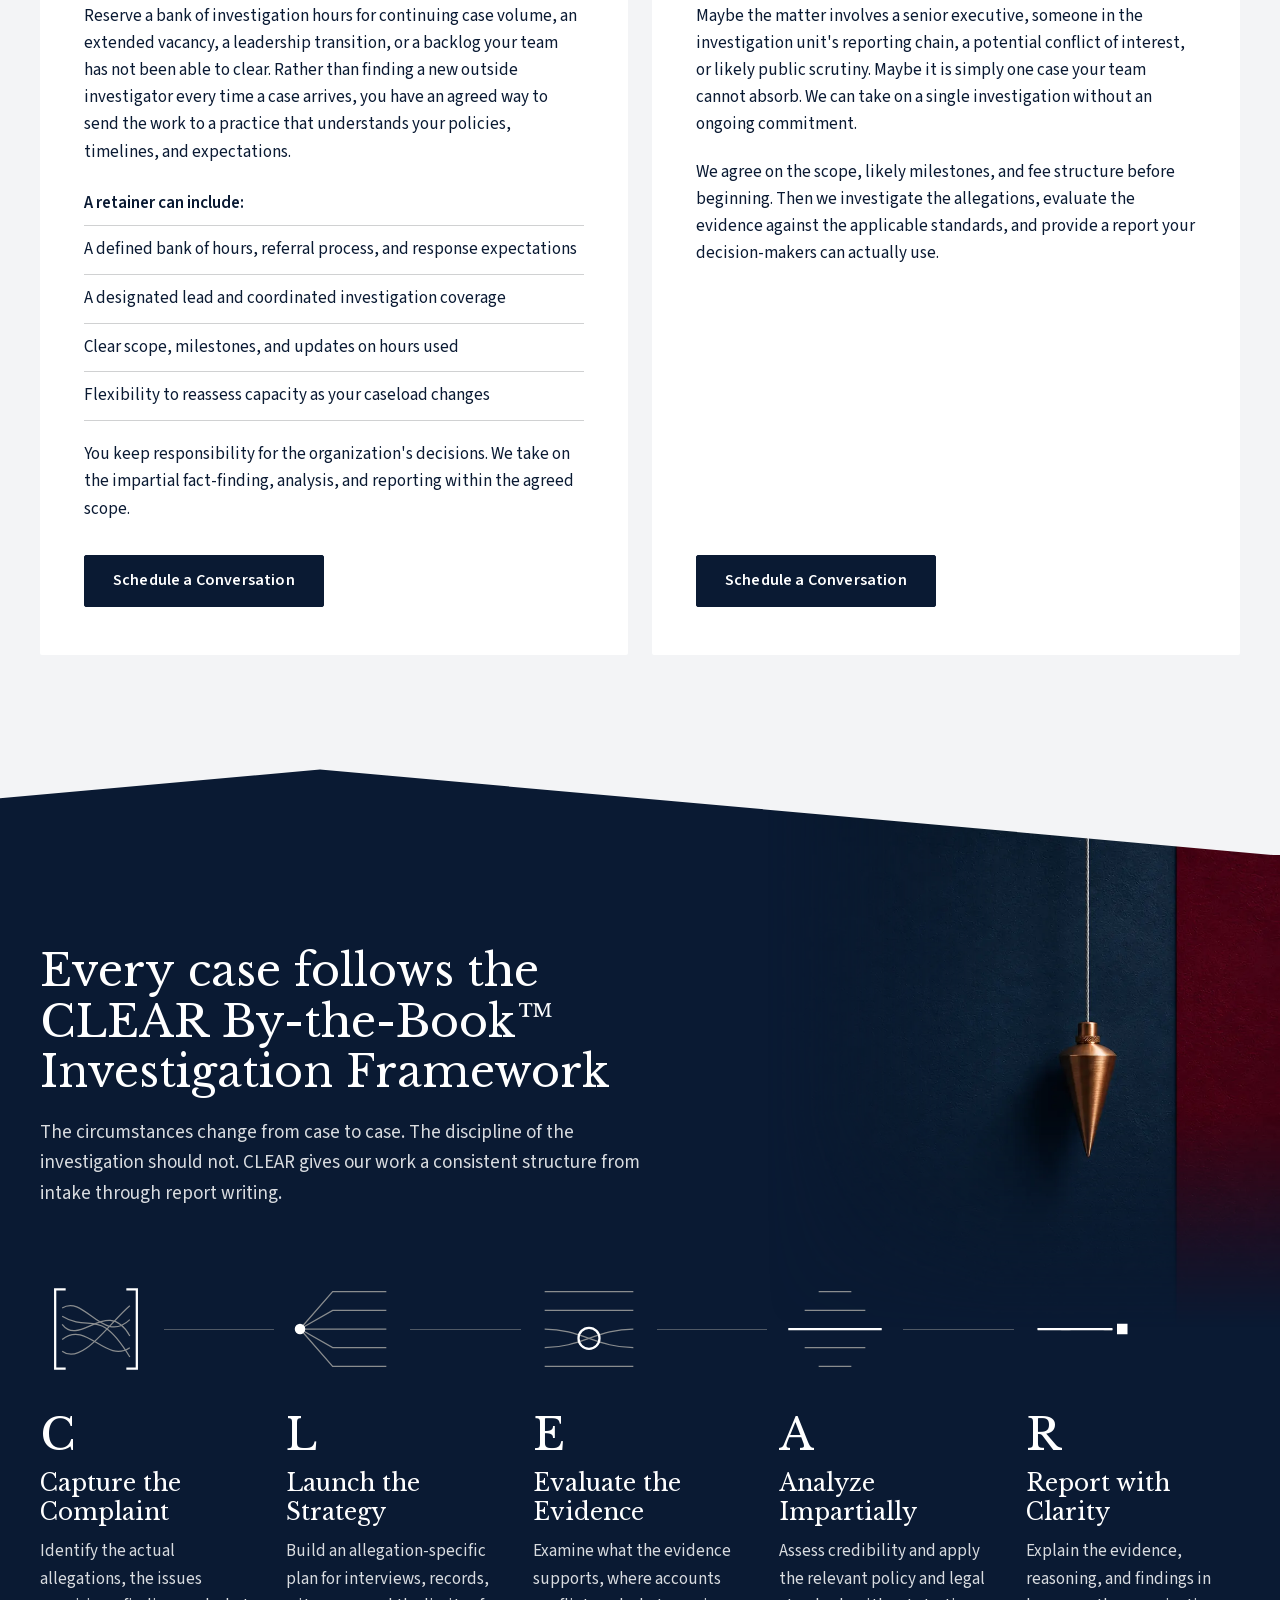
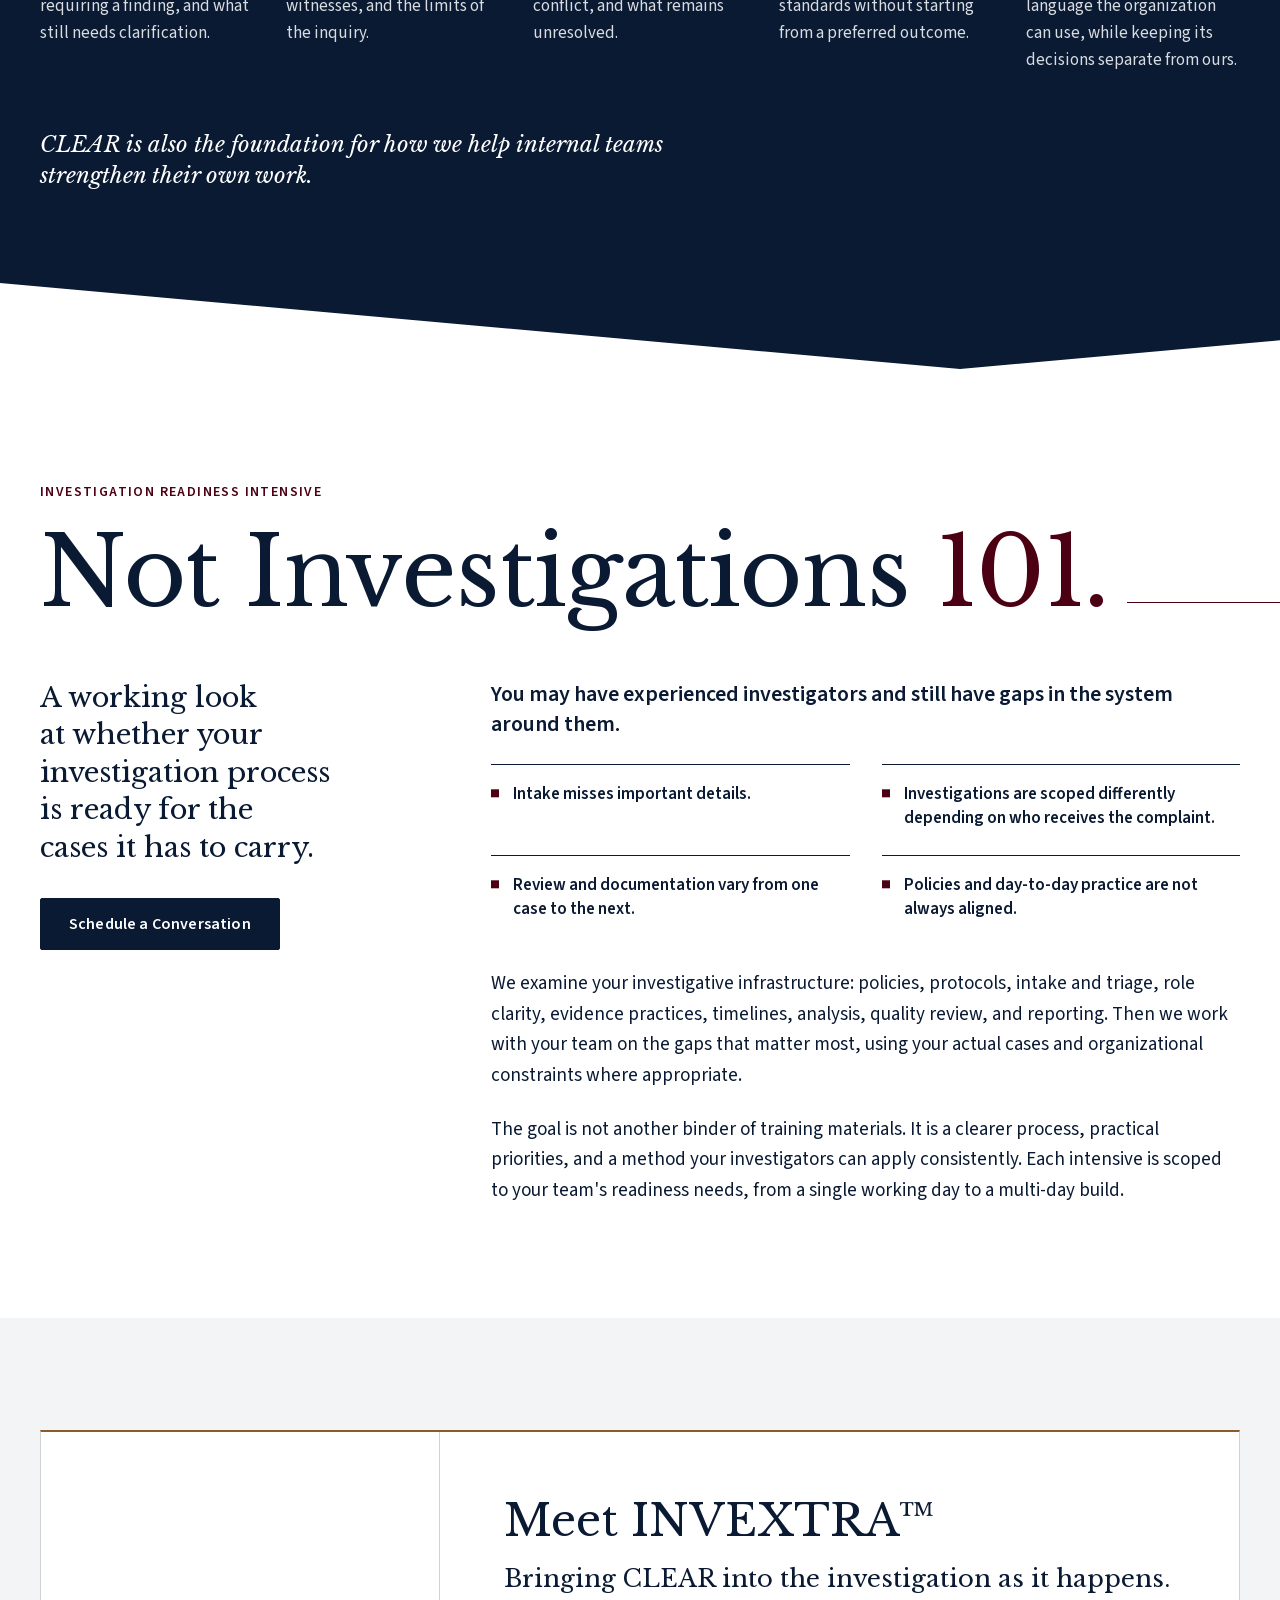
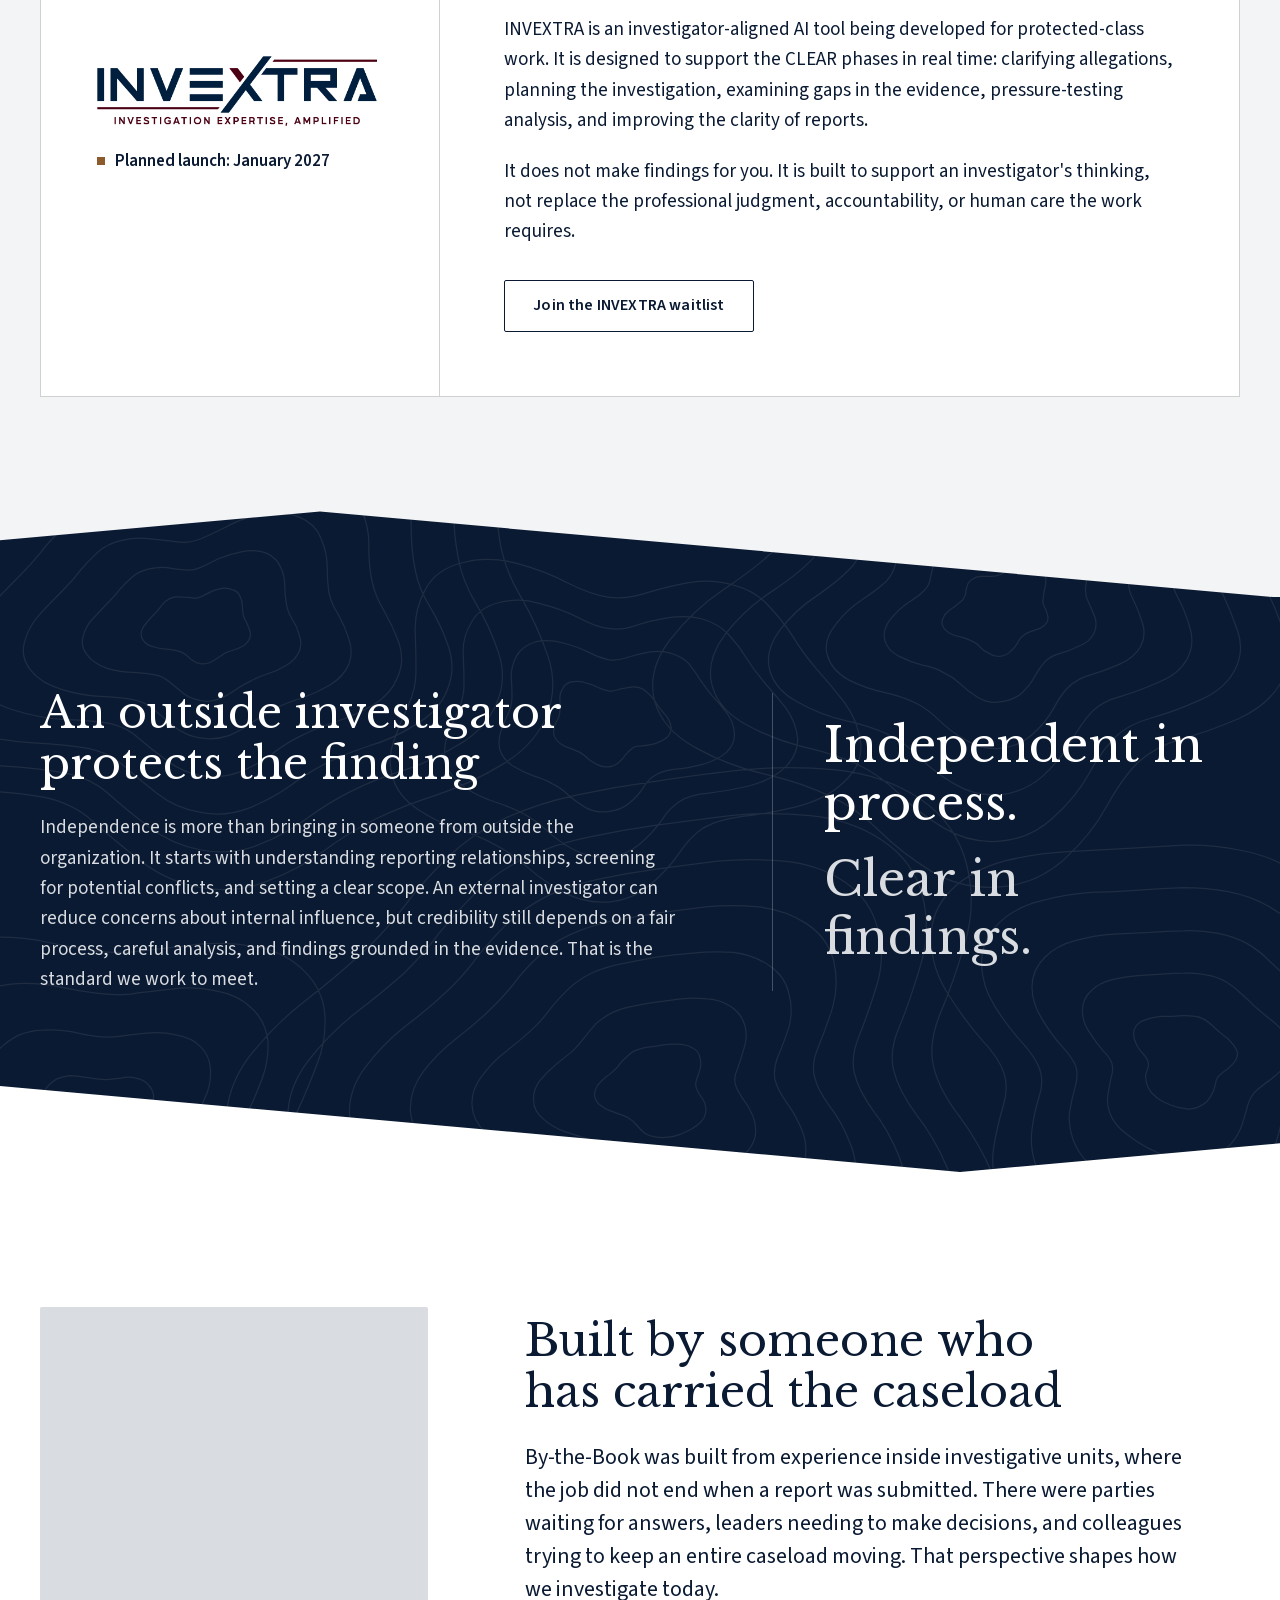
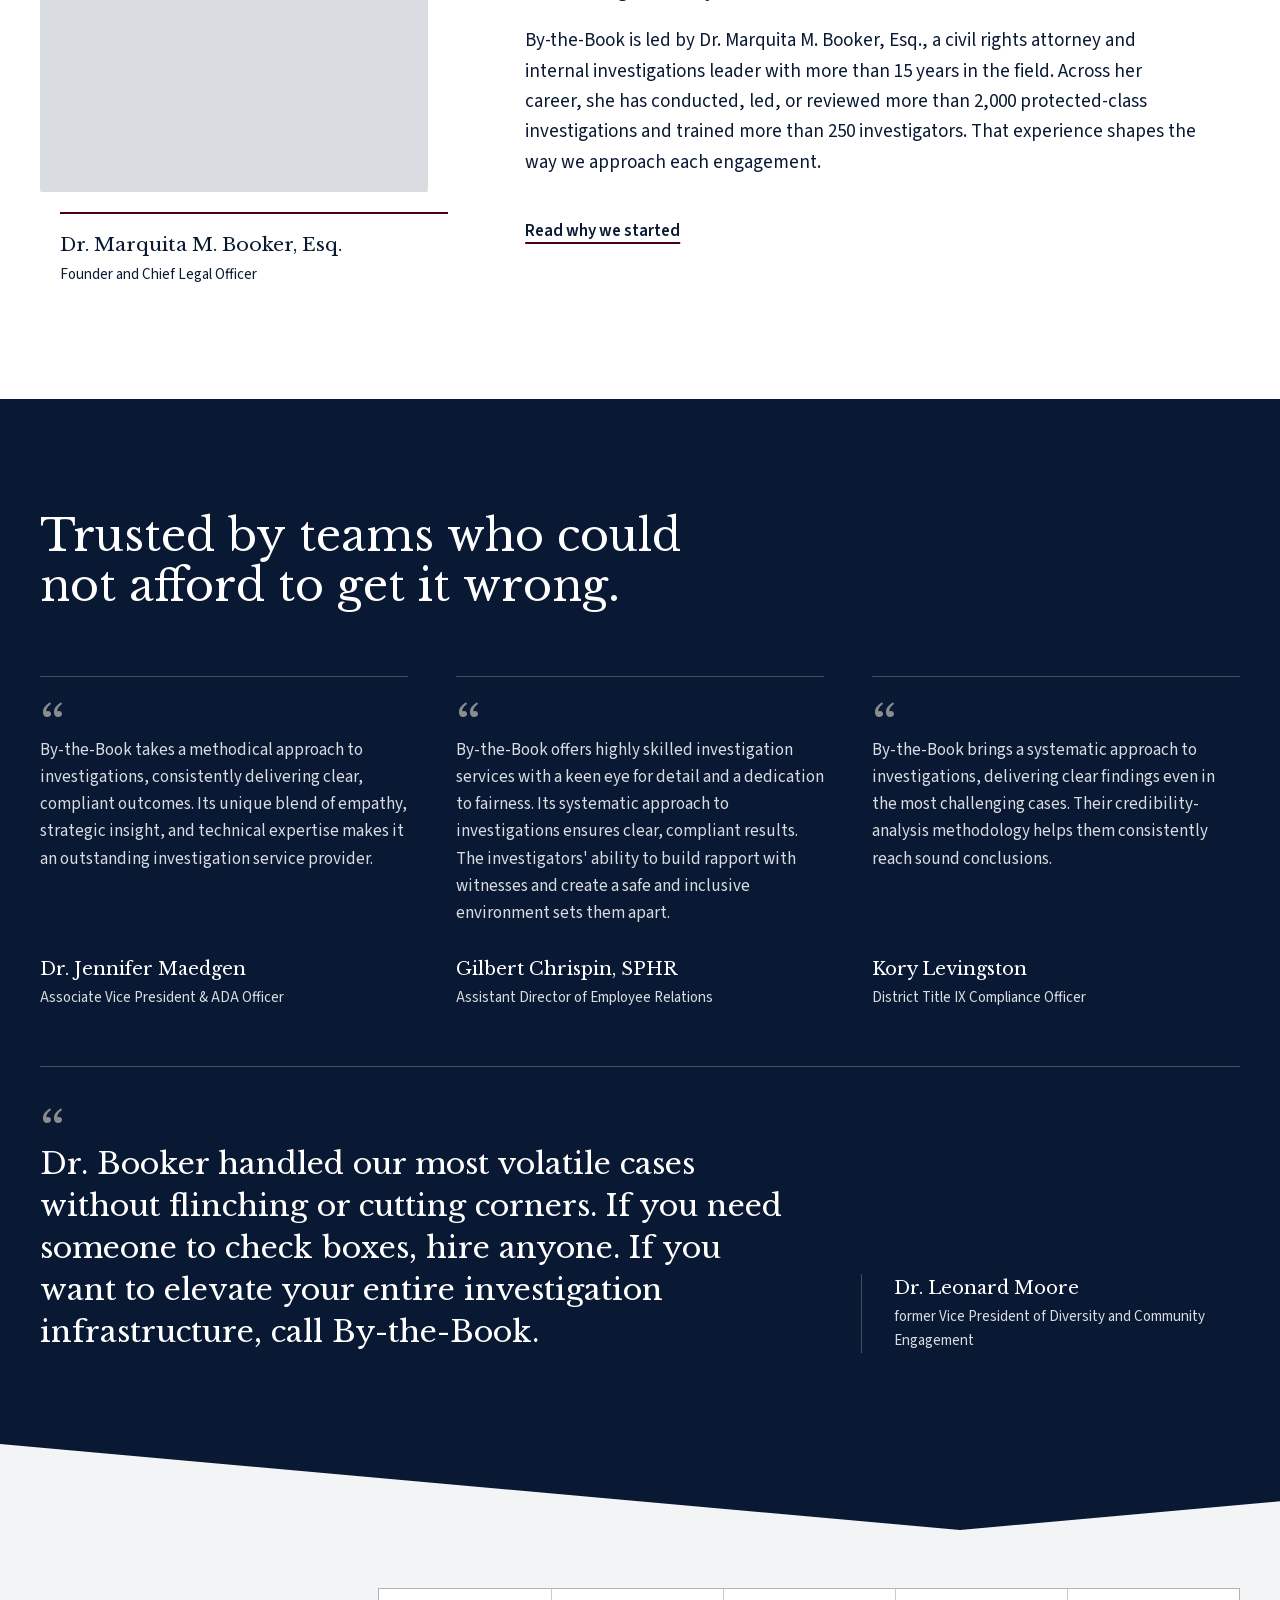
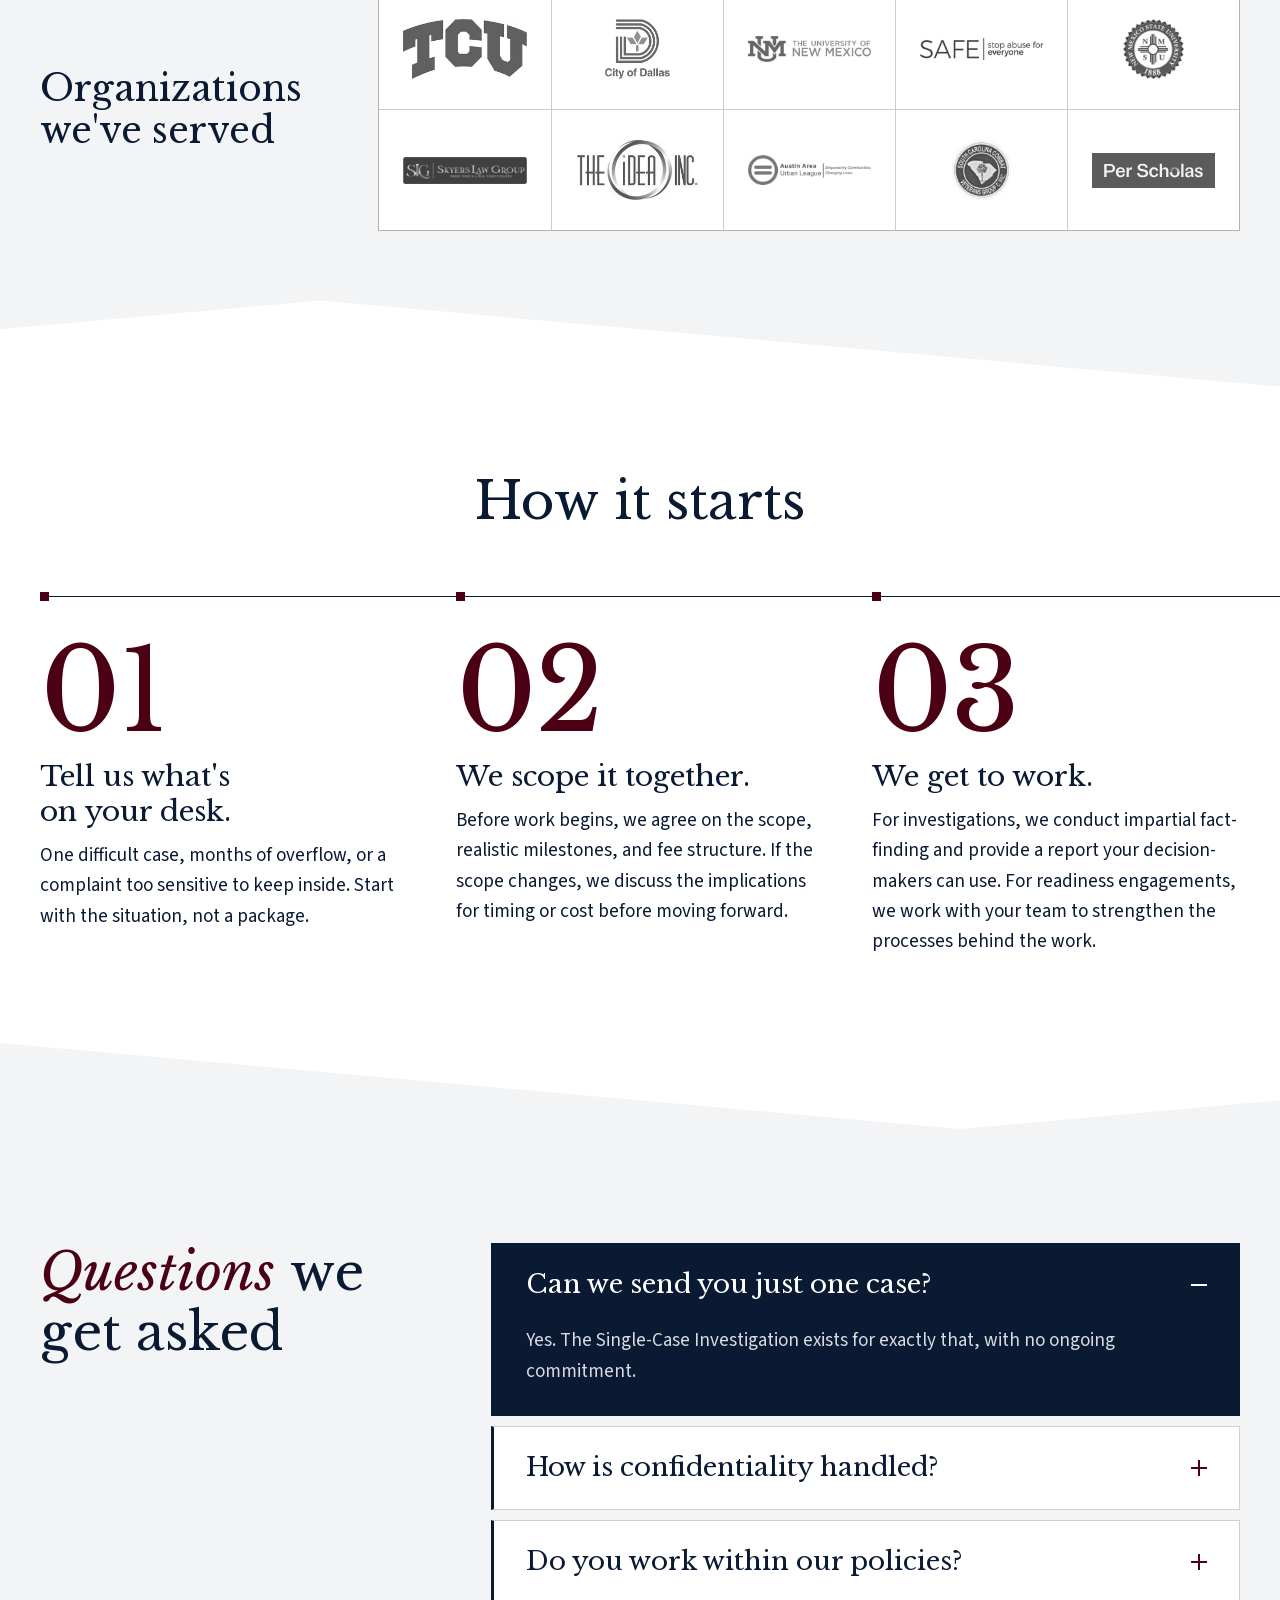
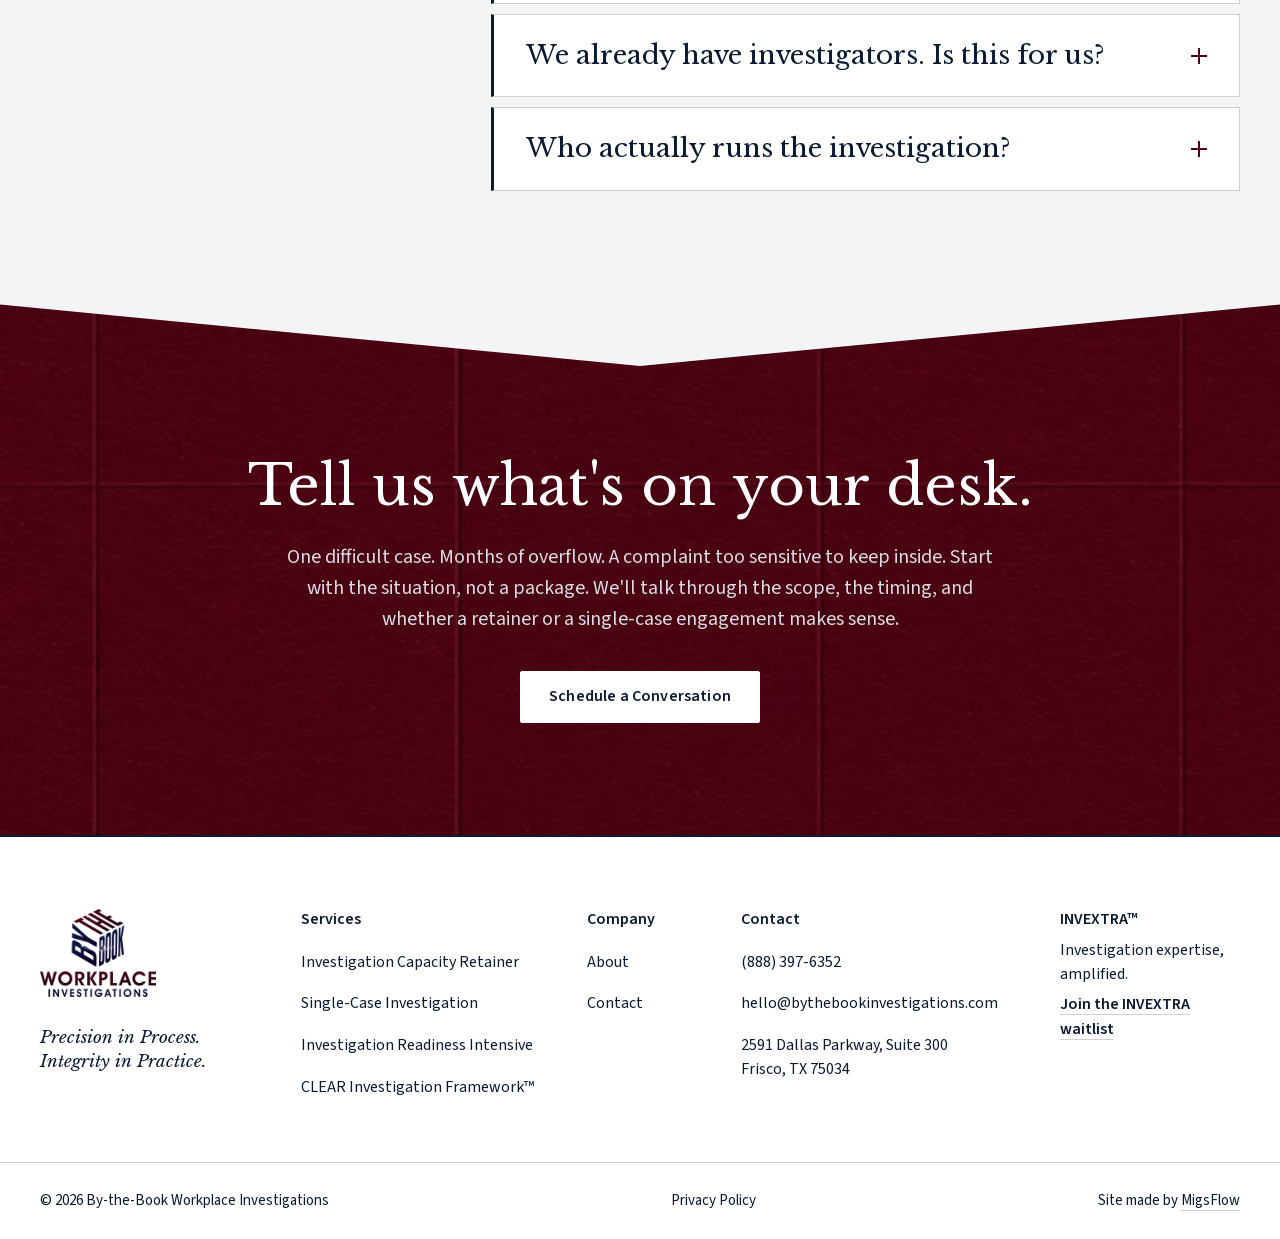
==== commit c991bab7: "Solid burgundy numerals; questions as cards with a navy open state Co-Authored-By: Claude Fable 5.2 " ====
--- a/index.html
+++ b/index.html
@@ -413,7 +413,7 @@
              White section (the CLEAR section above is navy, so this one stays light).
              Her round-two note: give "Not Investigations 101" more presence. So the section name is
              a small label, and the first sentence of her opening line is the largest type in the
-             section: "Not Investigations" solid, "101." as hollow outlined numerals, with a level
+             section: "Not Investigations" in navy, "101." in burgundy, with a level
              line running from it to the edge of the screen (it draws in: data-draw).
              Under that: her second sentence and the button on the left, her three paragraphs on
              the right. In the first paragraph the four gaps she lists are each a sentence, so they
@@ -694,7 +694,7 @@
         <!-- ============ HOW IT STARTS (her section 12) ============
              White section with angled pale grey edges (the logo strip above and the questions below
              are both pale grey). Her three steps as a timeline: one continuous line with a small
-             burgundy square where each step begins, and a large hollow numeral for each. The line
+             burgundy square where each step begins, and a large burgundy numeral for each. The line
              runs across on desktop and down the left side on phones, and draws itself in when the
              steps scroll into view (data-draw). An ordered list, because the steps happen in this
              order; the big "01" is for the eye only (aria-hidden), since the list already numbers them.
@@ -733,10 +733,11 @@
              so it works with a keyboard and screen readers, and even with JavaScript off.
              On its own the browser snaps answers open and shut. global.js (part 7) makes that
              smooth: it adds or removes the class "is-open", and the CSS slides the answer.
-             Plain pale grey background (a grid texture was tried and removed: too busy). All wording is hers. -->
+             Pale grey background (a grid texture was tried and removed: too busy). Each question is a
+             white card; the open one turns navy. All wording is hers. -->
         <section class="faq" aria-labelledby="faq-title">
             <div class="faq__inner container">
-                <h2 class="faq__title" id="faq-title" data-split="words">Questions we get asked</h2>
+                <h2 class="faq__title" id="faq-title" data-split="words"><em class="accent">Questions</em> we get asked</h2>
 
                 <div class="faq__list" data-reveal="fade" data-delay="2">
                     <details class="faq__item is-open" open>
--- a/css/styles.css
+++ b/css/styles.css
@@ -997,24 +997,13 @@
   line-height: 1.04;
   letter-spacing: -0.015em;
 }
-/* "101." as hollow numerals: an outline with nothing inside.
-   How: the digits are filled white (the same as the page) and given a thick burgundy outline;
-   "paint-order" paints the outline first and the white on top, which covers the inner half of
-   the outline, leaving a clean line around the outside of each digit. Browsers that can't
-   outline text get solid burgundy digits instead. */
+/* "101." in solid burgundy, against the navy of the words before it */
 .intensive__num {
   position: relative;            /* the level line is placed against it */
   display: inline-block;         /* lets it be a different size, and gives the line a place to start */
   font-size: 1.75em;             /* phones: "101." drops to a line of its own, much larger */
   line-height: 0.95;
   color: var(--color-burgundy);
-}
-@supports (-webkit-text-stroke: 1px black) and (paint-order: stroke fill) {
-  .intensive__num {
-    color: var(--color-bg);
-    -webkit-text-stroke: 0.045em var(--color-burgundy);
-    paint-order: stroke fill;
-  }
 }
 /* The level line: from just after "101." to the edge of the screen. It draws in from the
    left once the words scroll into view (global.js adds "is-drawn"). */
@@ -1570,7 +1559,7 @@
 
 /* ---------- How it starts ----------
    White section with angled pale grey edges top and bottom. The three steps hang off one
-   continuous line, like a timeline, each with a large hollow numeral.
+   continuous line, like a timeline, each with a large burgundy numeral.
    Phones: the line runs down the left side. Desktop: it runs across the top. */
 .start {
   position: relative;
@@ -1631,8 +1620,7 @@
   height: 0.5625rem;
   background: var(--color-burgundy);
 }
-/* The numeral: large and hollow (an outline only), made the same way as "101." in the
-   Readiness Intensive section. Solid burgundy in browsers that can't outline text. */
+/* The numeral: large, in solid burgundy */
 .step__num {
   display: block;
   color: var(--color-burgundy);
@@ -1640,13 +1628,6 @@
   font-size: clamp(4rem, 3rem + 5vw, 7.5rem);
   line-height: 0.85;             /* trims the space above the digits so they line up with the square */
   letter-spacing: -0.02em;
-}
-@supports (-webkit-text-stroke: 1px black) and (paint-order: stroke fill) {
-  .step__num {
-    color: var(--color-bg);
-    -webkit-text-stroke: 0.04em var(--color-burgundy);
-    paint-order: stroke fill;
-  }
 }
 .step__title {
   margin-top: 1.25rem;
@@ -1683,11 +1664,12 @@
 }
 
 /* ---------- Questions we get asked ----------
-   An accordion on a plain pale grey background.
+   An accordion on a pale grey background. Each question is its own white card with a navy
+   edge; the one that is open turns navy, so it is obvious which answer you are reading.
    Phones: heading, then the questions. Desktop: heading on the left, questions on the right. */
 .faq {
   padding-block: var(--space-section);
-  background: var(--color-wash); /* pale grey, so the white list stands out without a border */
+  background: var(--color-wash);
 }
 
 .faq__inner {
@@ -1695,17 +1677,38 @@
   gap: 2.5rem;
 }
 .faq__title {
-  font-size: clamp(1.875rem, 1.5rem + 1.9vw, 2.75rem);   /* same size as the other section headings */
-}
-
-/* The questions sit on a white block against the pale grey */
+  font-size: clamp(2rem, 1.5rem + 2.4vw, 3.25rem);
+}
+
+/* The cards, with a small gap between them */
 .faq__list {
+  display: grid;
+  gap: 0.625rem;
+}
+.faq__item {
   background: var(--color-white);
-  border-top: 2px solid var(--color-navy);
-}
-.faq__item {
-  border-bottom: 1px solid var(--color-rule);
-}
+  border: 1px solid var(--color-rule);
+  border-left: 3px solid var(--color-navy);
+  transition: background-color var(--speed) var(--ease), border-color var(--speed) var(--ease), color var(--speed) var(--ease);
+}
+/* A closed card's edge turns burgundy when you point at it */
+.faq__item:hover { border-left-color: var(--color-burgundy); }
+
+/* The open card: navy, with white text.
+   With JavaScript the class "is-open" marks it (it changes the instant you click). Without
+   JavaScript there is no such class, so the browser's own "open" attribute is used instead. */
+.faq__item.is-open,
+html:not(.js) .faq__item[open] {
+  background: var(--color-navy);
+  border-color: var(--color-navy);
+  color: var(--color-white);
+}
+.faq__item.is-open .faq__icon,
+html:not(.js) .faq__item[open] .faq__icon { color: var(--color-white); }
+.faq__item.is-open .faq__question:hover,
+html:not(.js) .faq__item[open] .faq__question:hover { color: var(--color-white); }
+.faq__item.is-open .faq__answer,
+html:not(.js) .faq__item[open] .faq__answer { color: var(--color-mist); }
 
 /* The clickable row: the question on the left, a plus sign on the right */
 .faq__question {
@@ -1722,7 +1725,7 @@
 .faq__question::-webkit-details-marker { display: none; }   /* the same, for Safari */
 .faq__question:hover { color: var(--color-burgundy); }
 .faq__question-text {
-  font-size: clamp(1.1875rem, 1.1rem + 0.5vw, 1.4375rem);
+  font-size: clamp(1.25rem, 1.1rem + 0.8vw, 1.625rem);
   line-height: 1.3;
 }
 
@@ -1734,6 +1737,7 @@
   width: 1rem;
   height: 1rem;
   color: var(--color-burgundy);
+  transition: color var(--speed) var(--ease);
 }
 .faq__icon::before,
 .faq__icon::after {
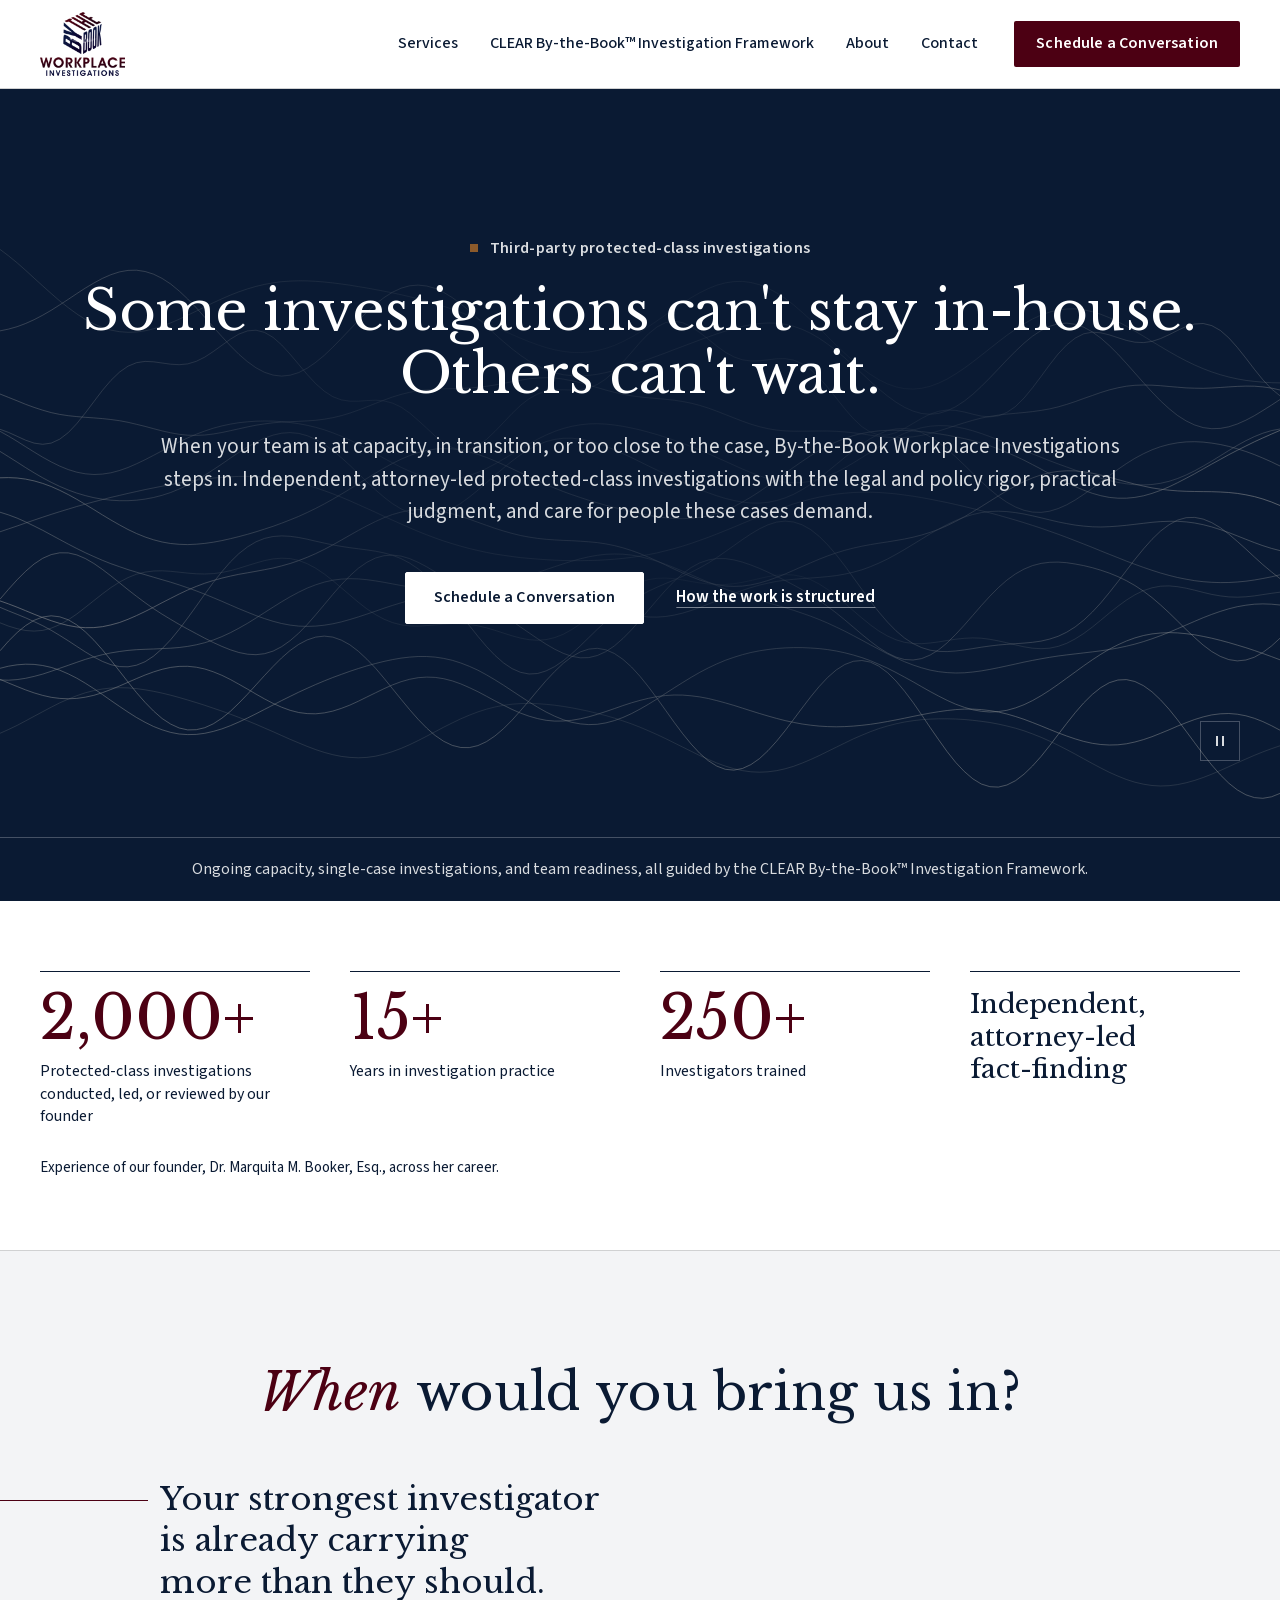
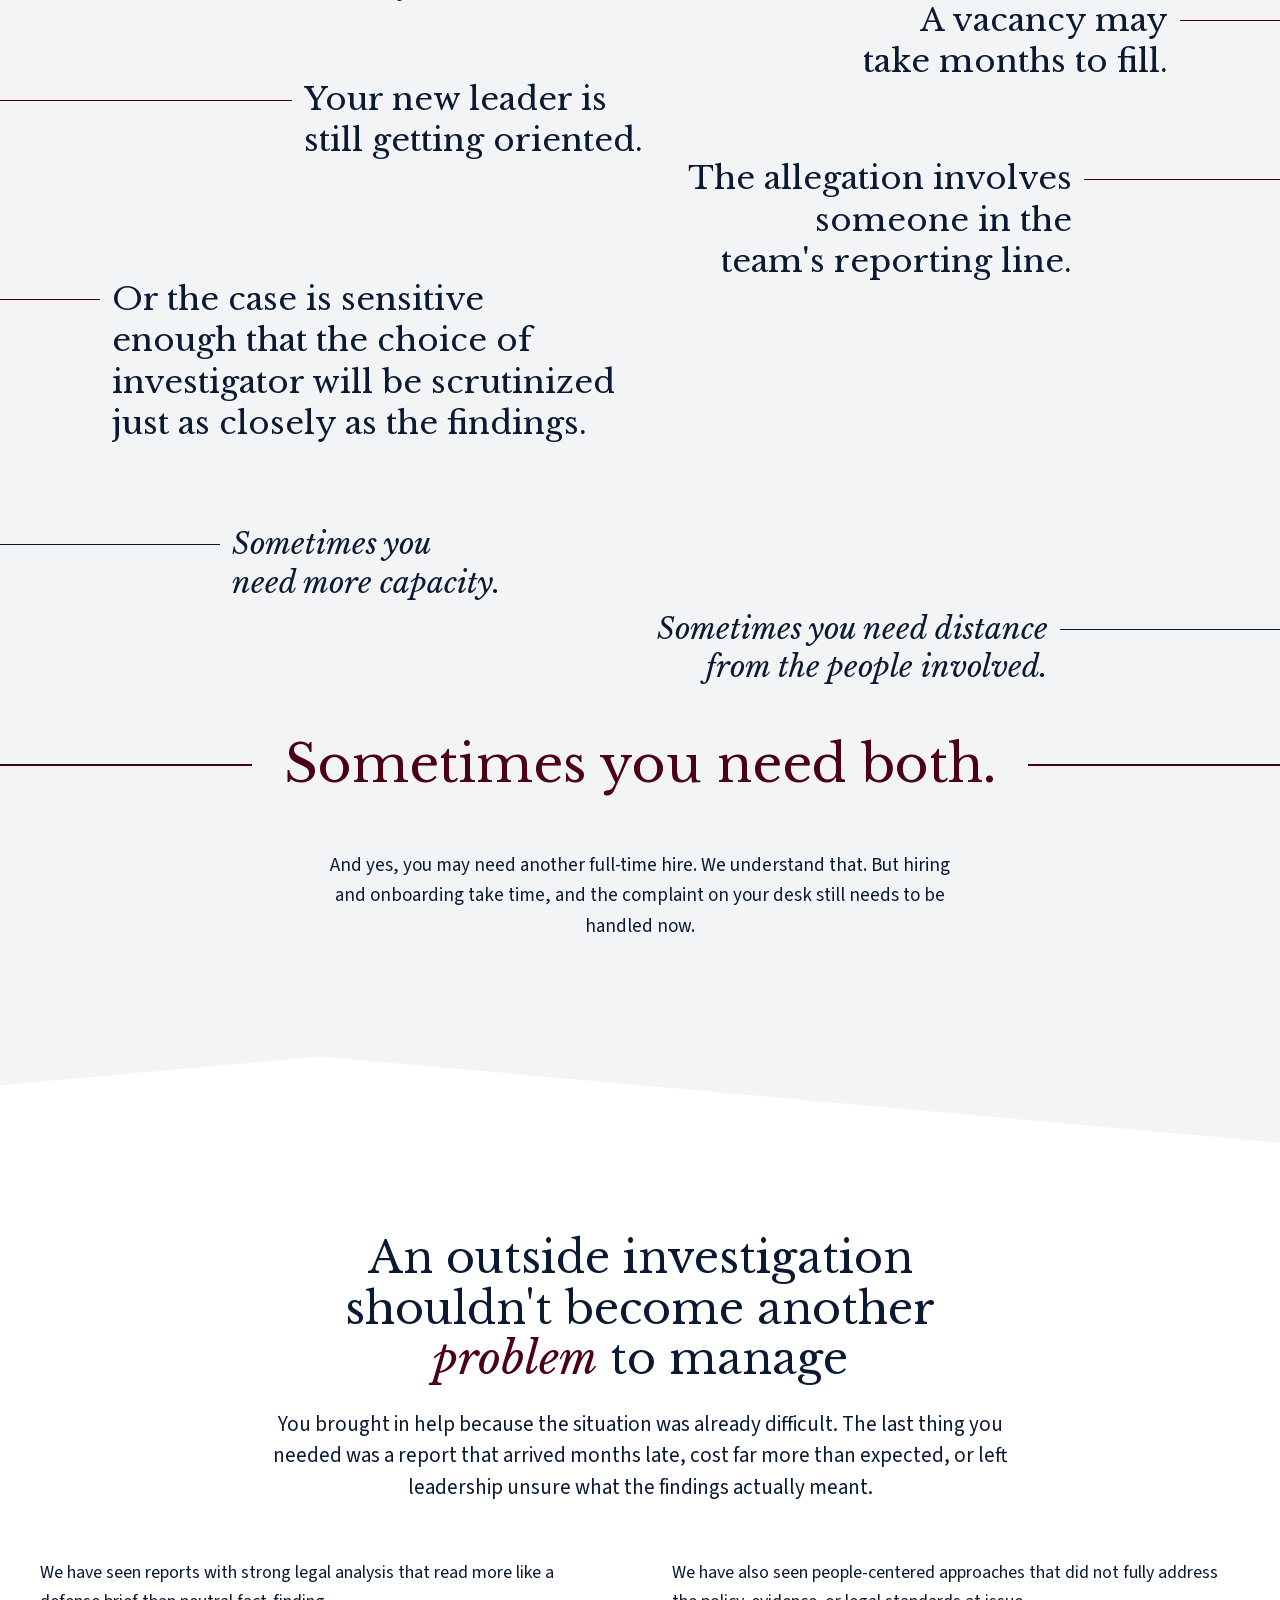
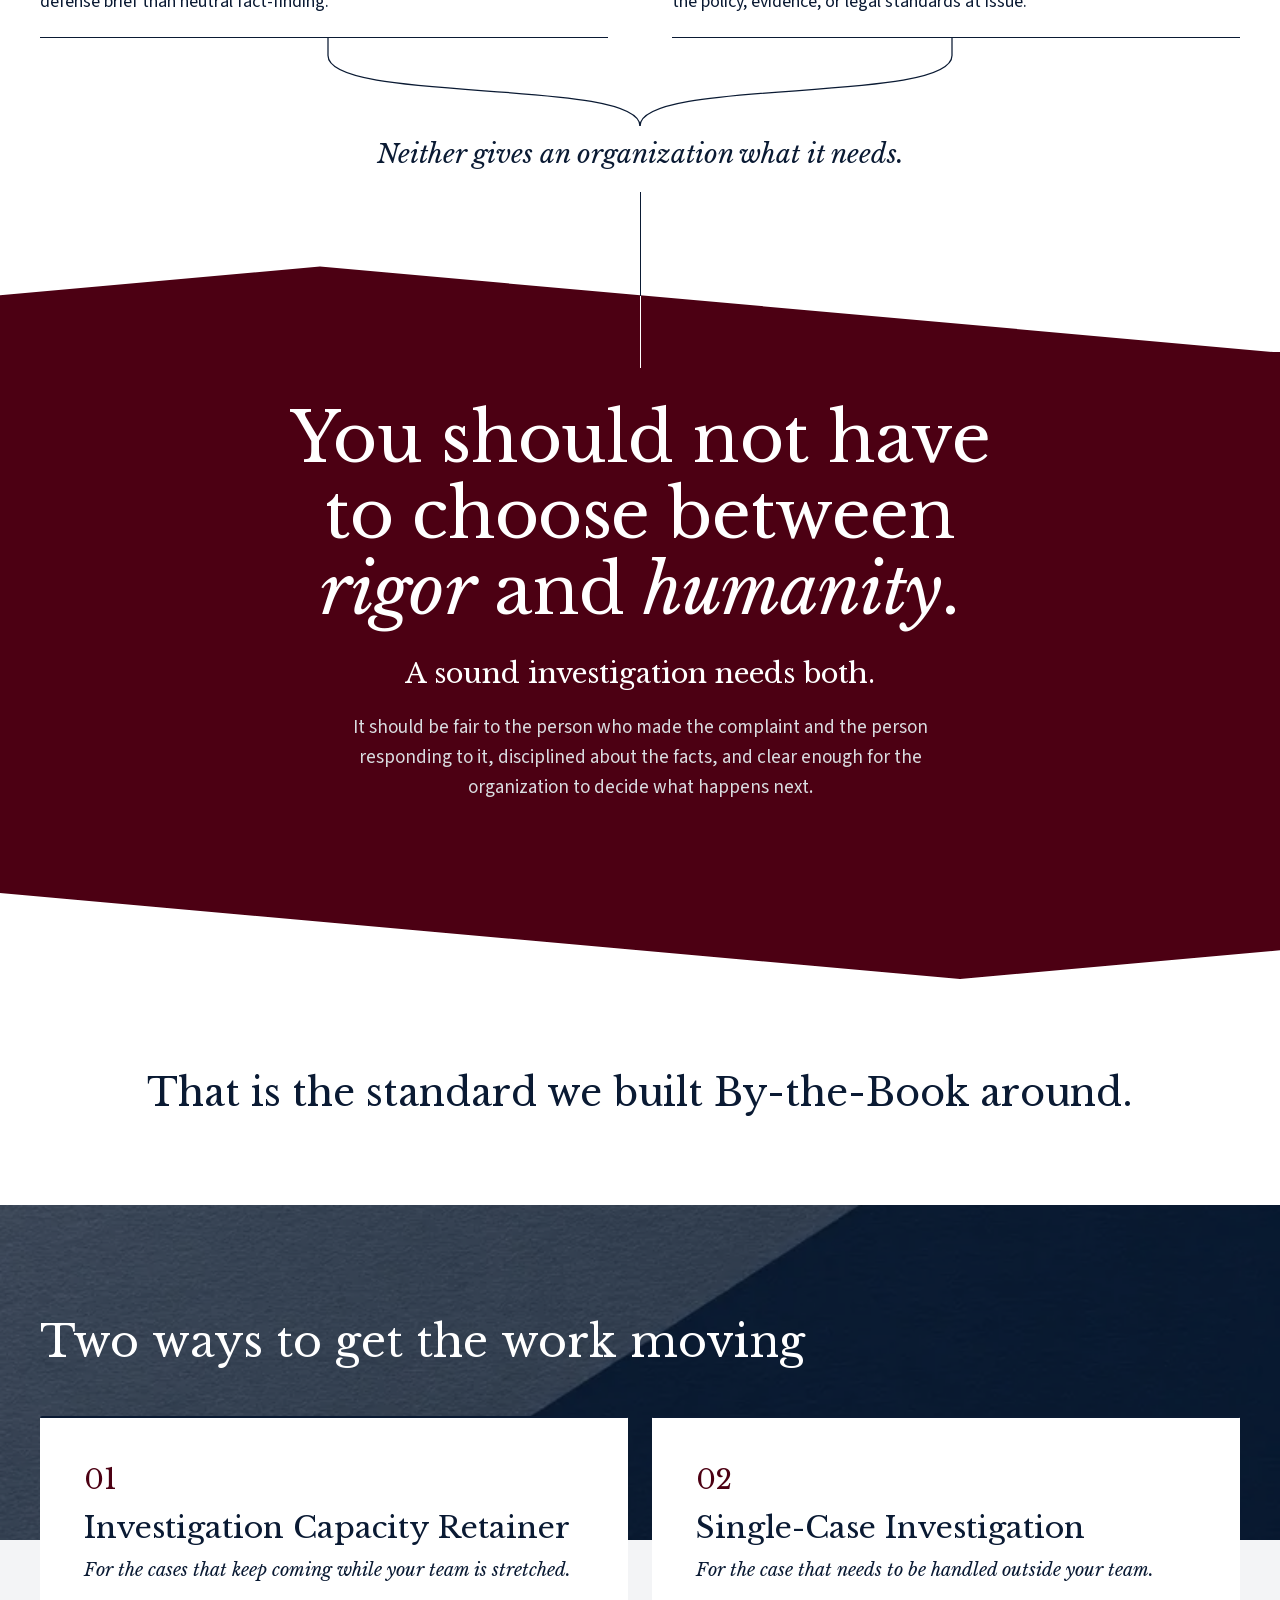
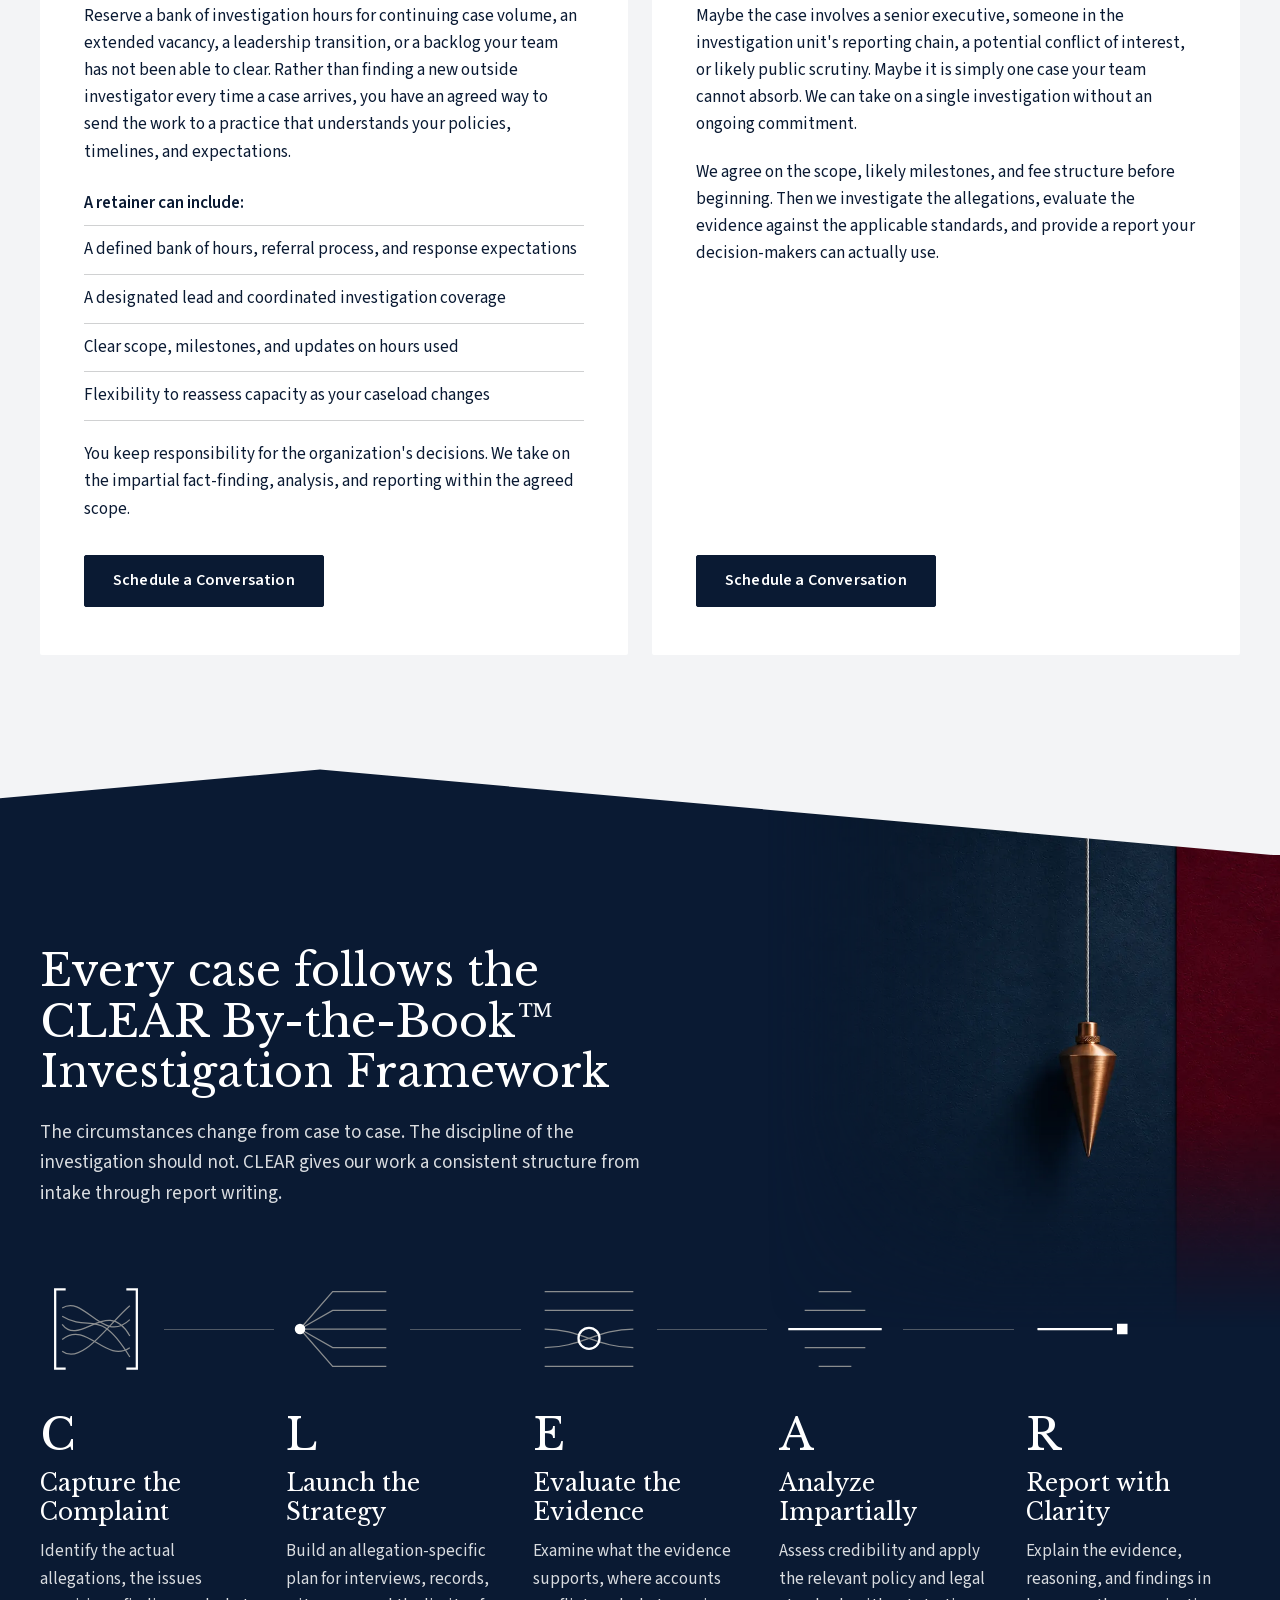
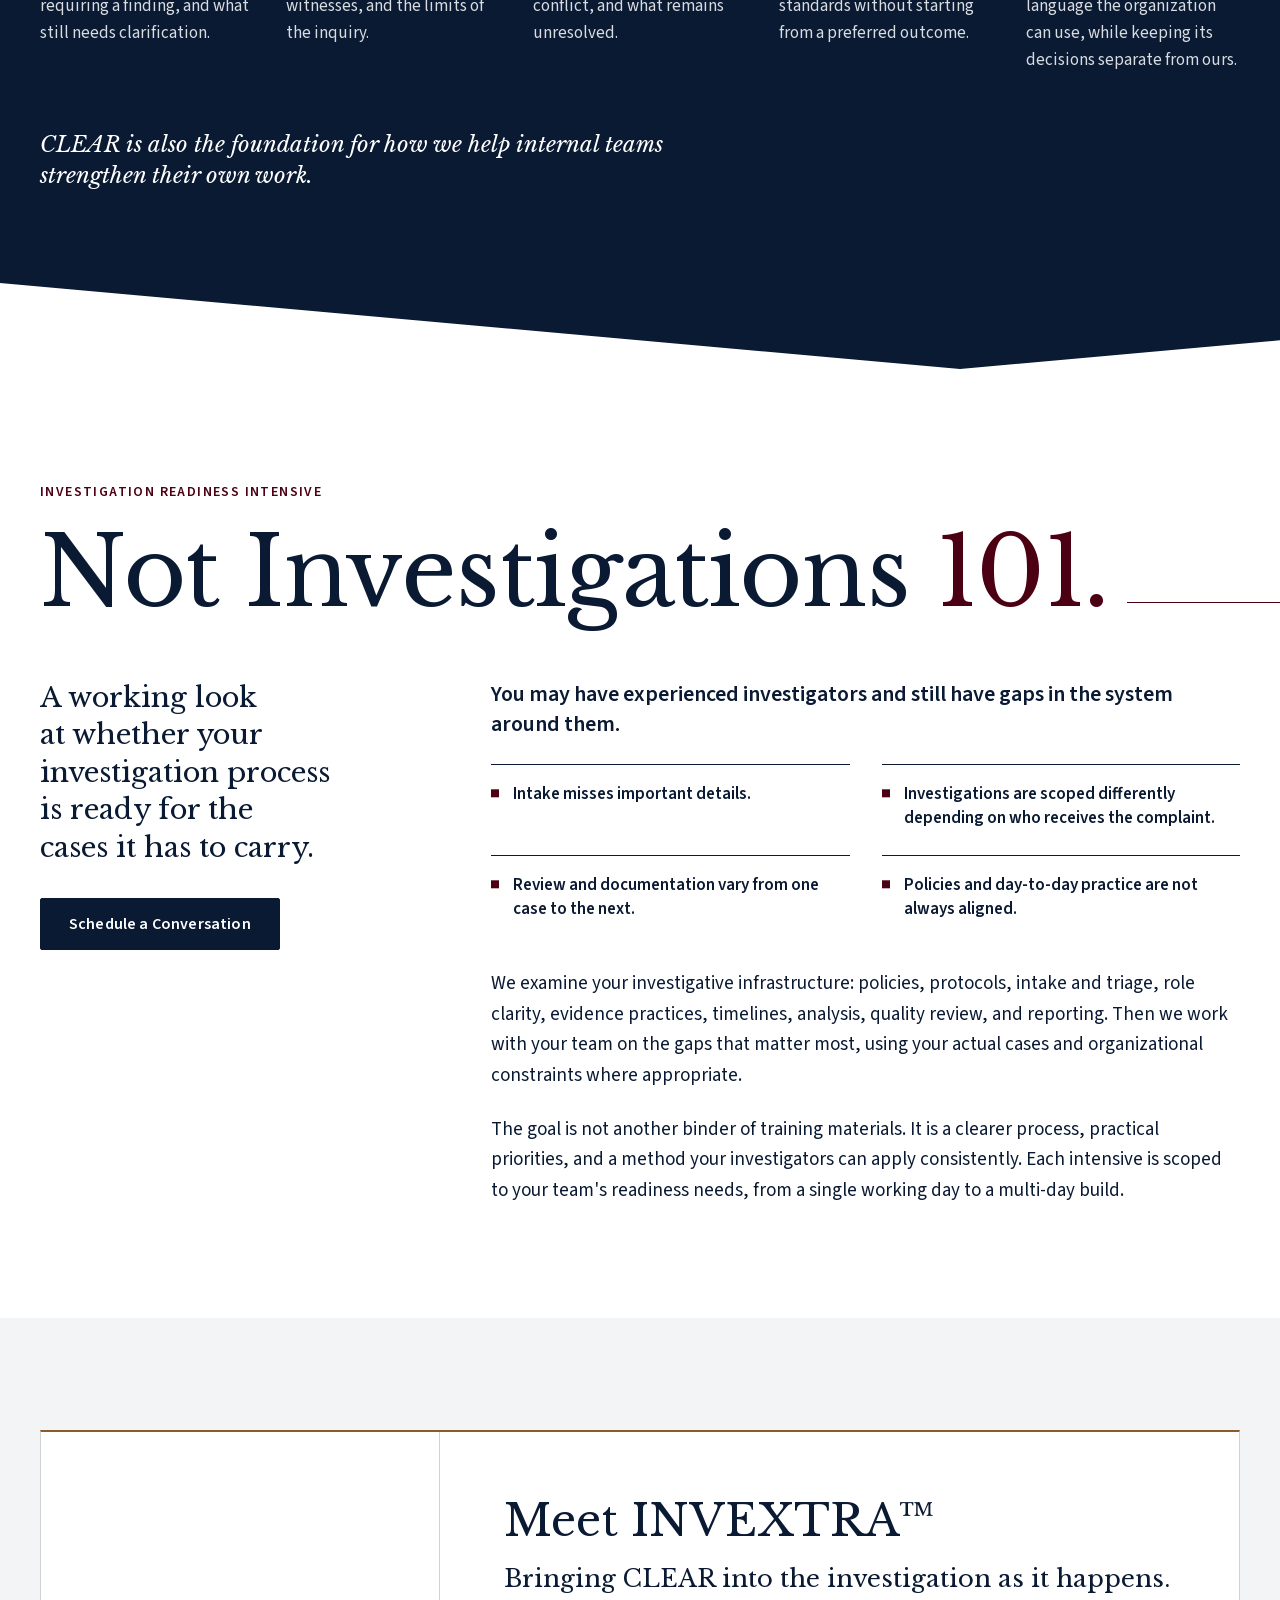
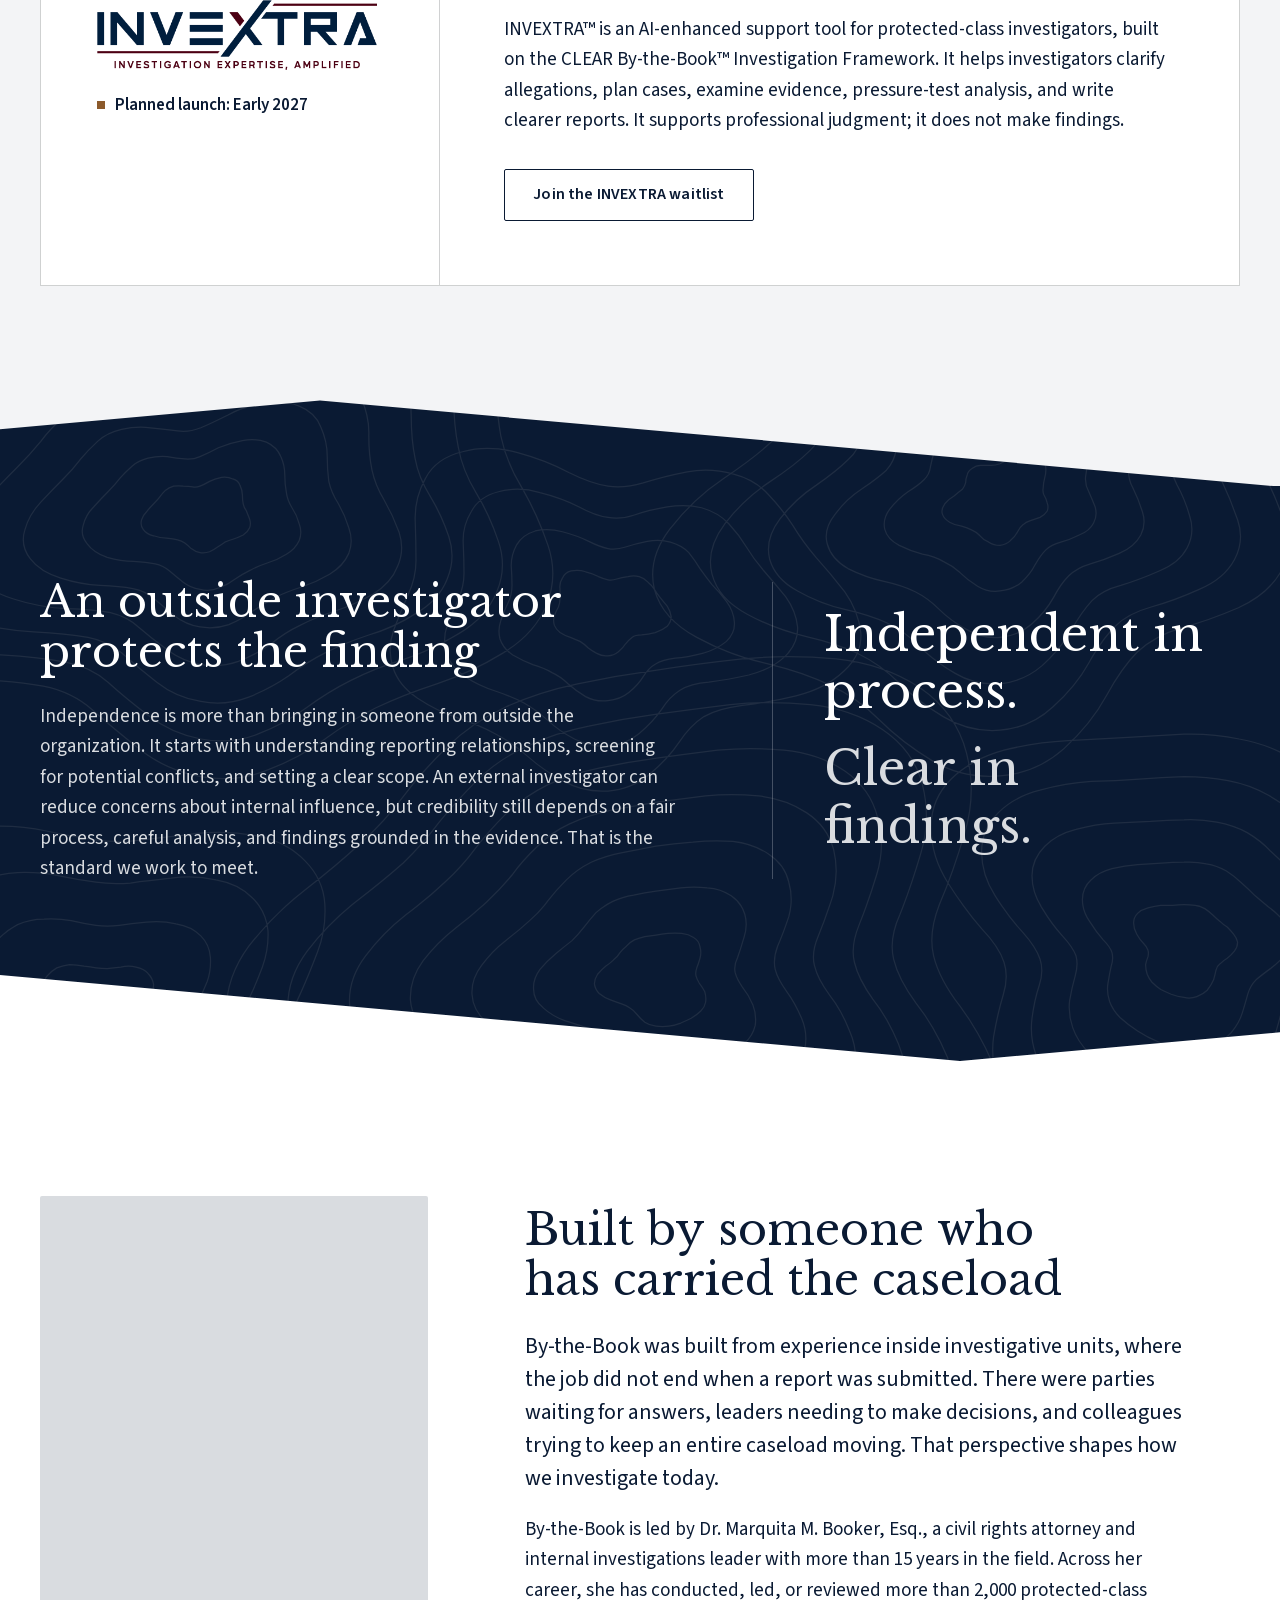
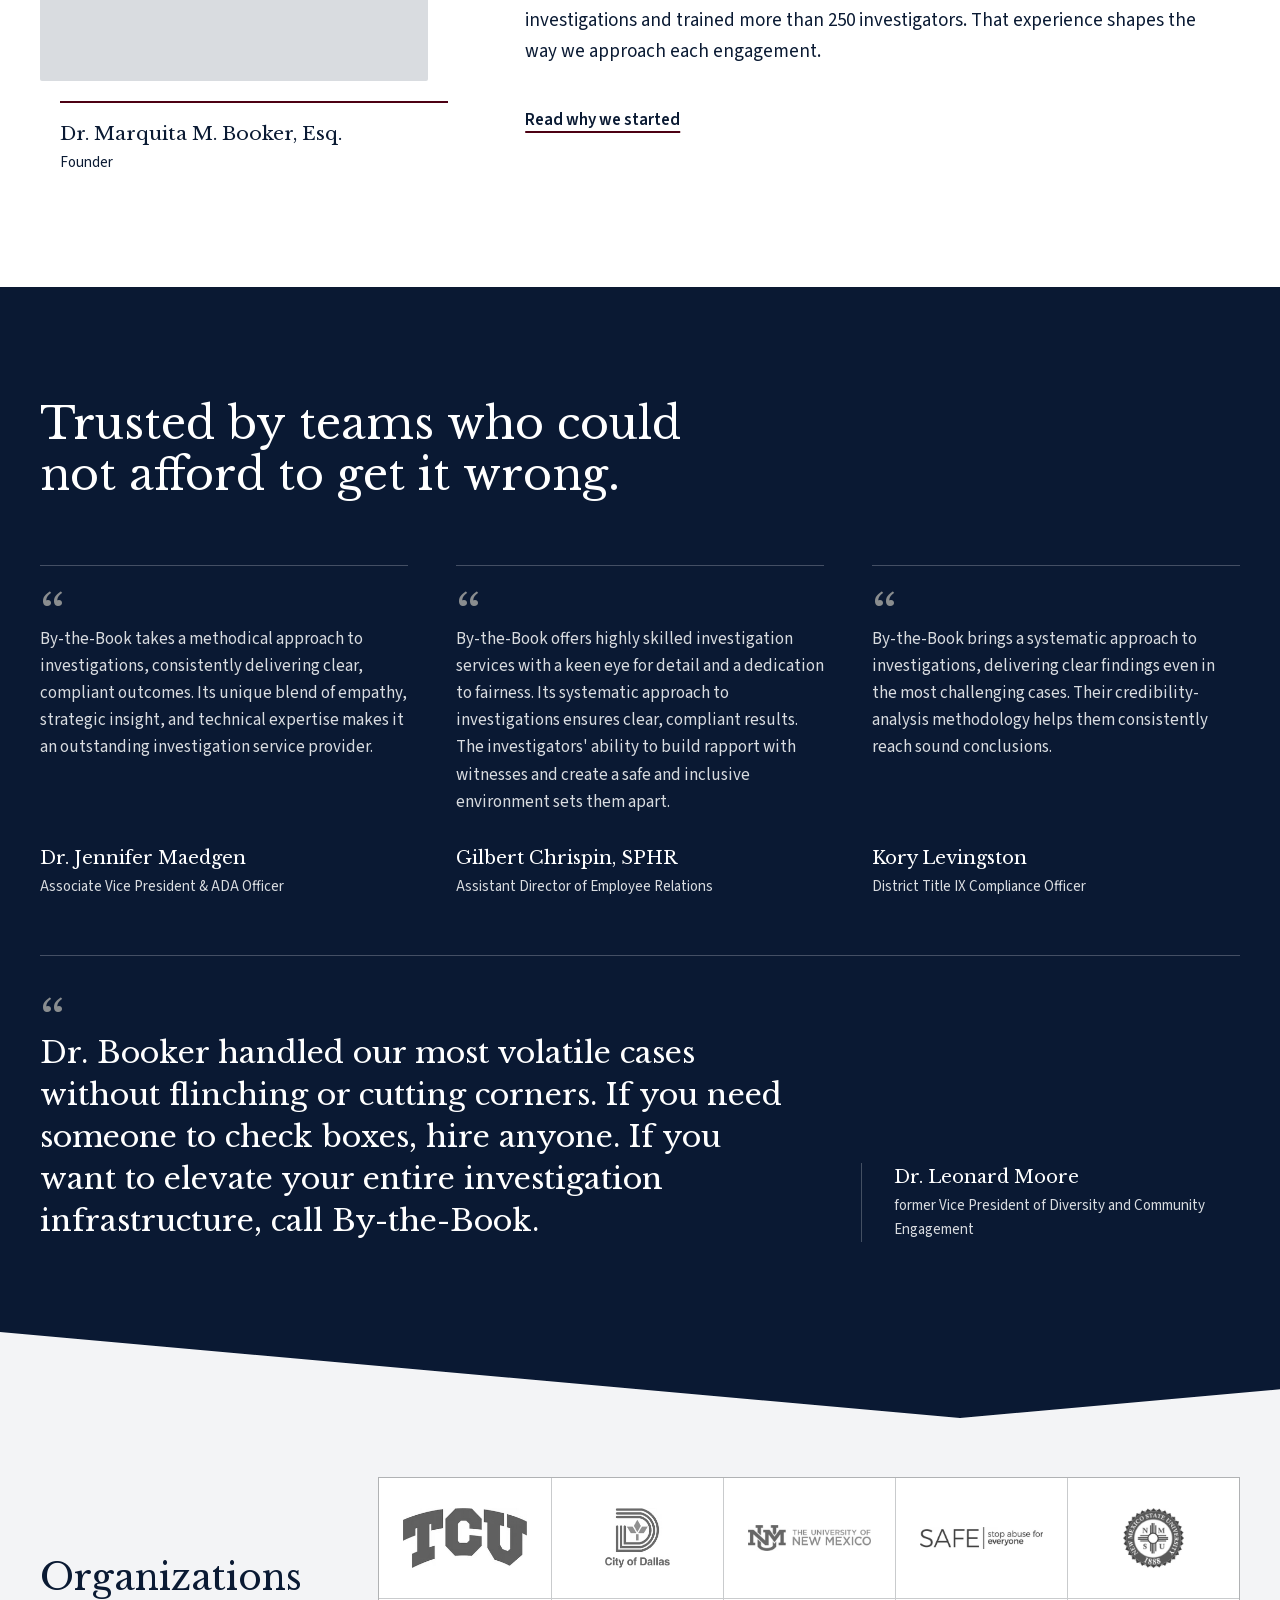
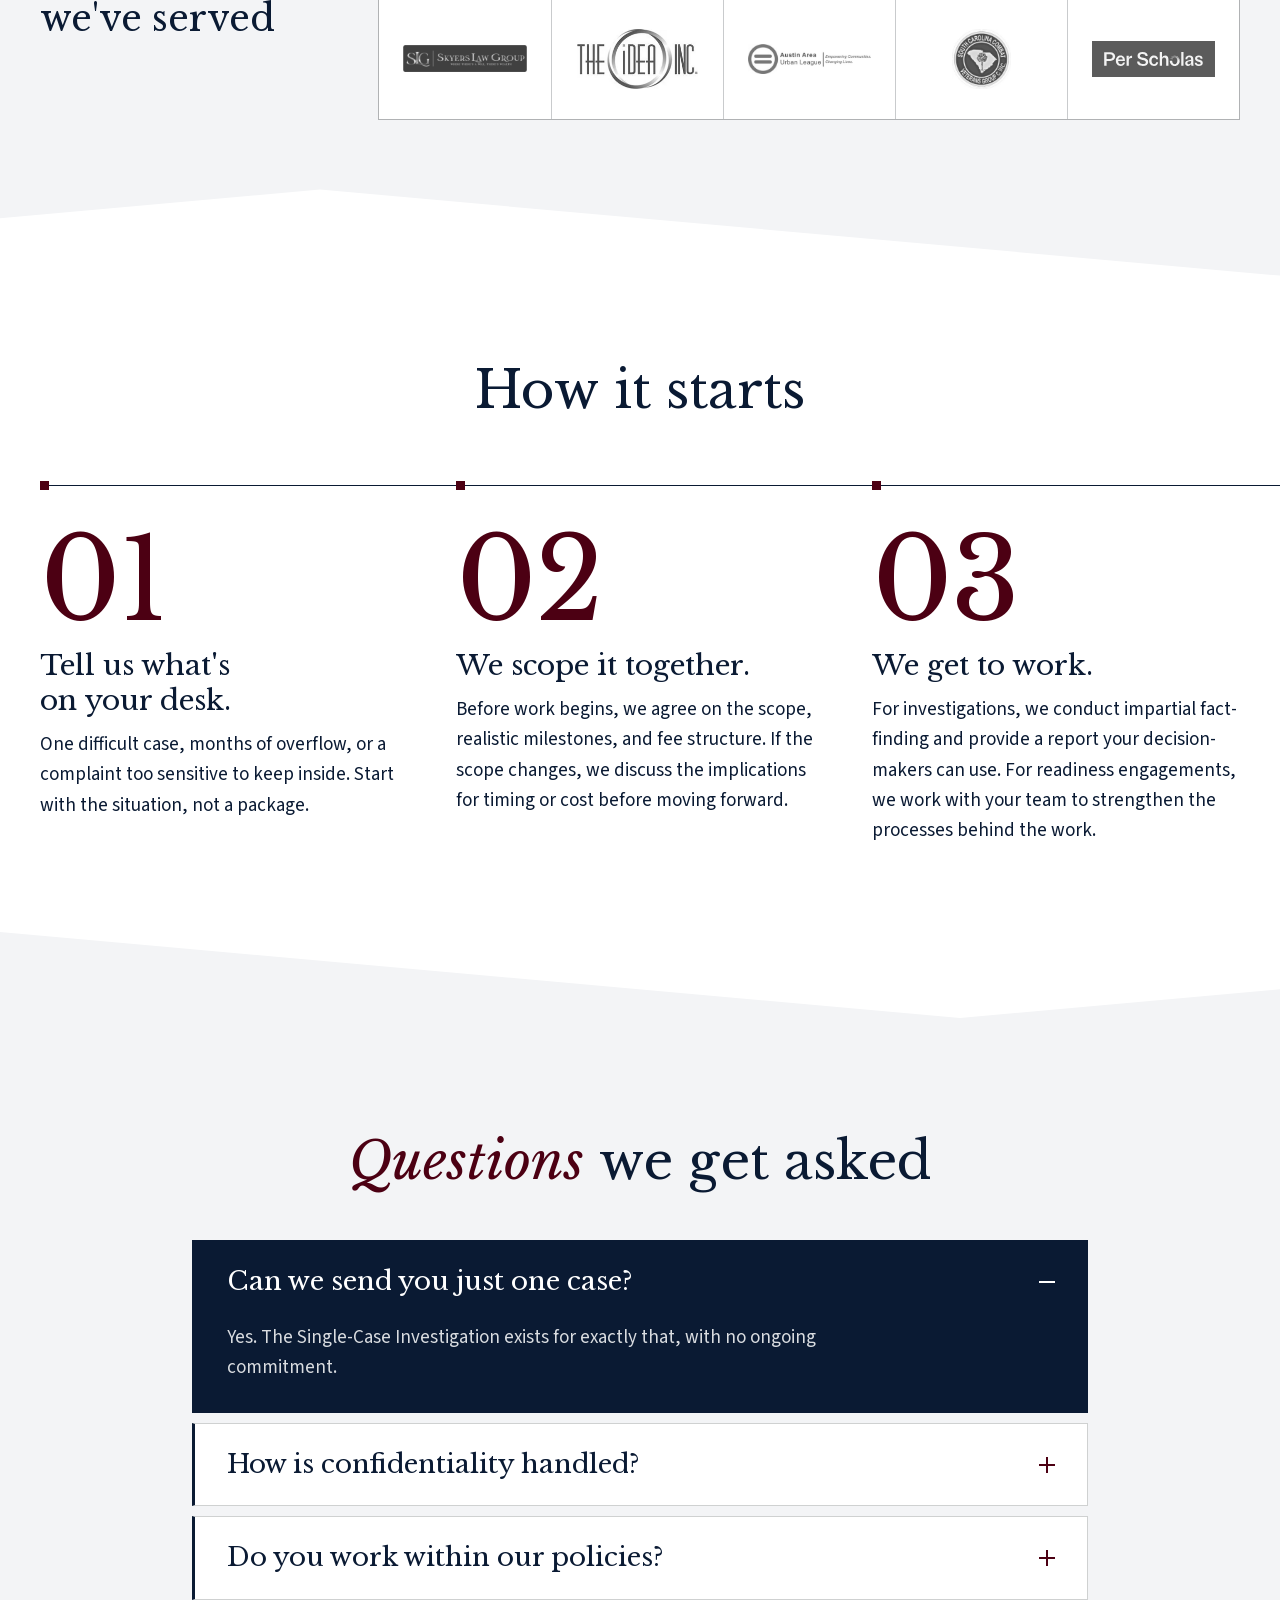
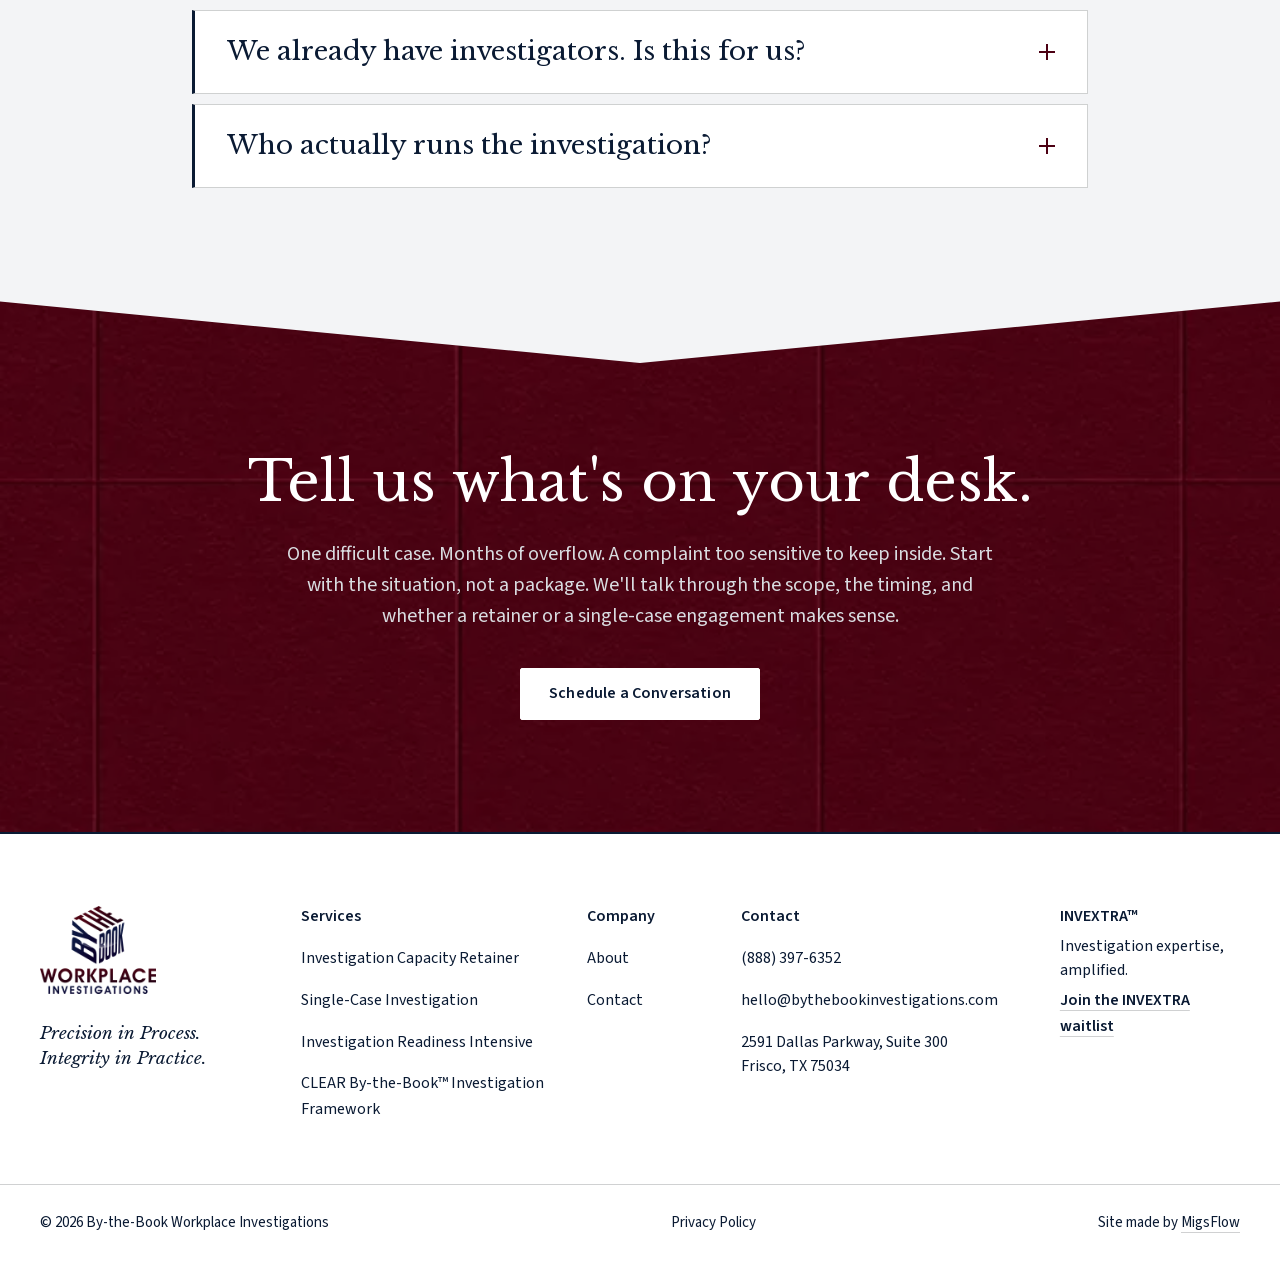
==== commit afa6dfab: "Round-two copy corrections: framework name, case not matter, INVEXTRA wording, retainer link out of " ====
--- a/index.html
+++ b/index.html
@@ -6,7 +6,7 @@
 
     <!-- DRAFT title and description: to be finalised in the SEO pass -->
     <title>By-the-Book Workplace Investigations</title>
-    <meta name="description" content="Independent, attorney-led protected-class investigations for when your team is at capacity, in transition or too close to the matter. Schedule a conversation.">
+    <meta name="description" content="Independent, attorney-led protected-class investigations for when your team is at capacity, in transition or too close to the case. Schedule a conversation.">
     <link rel="canonical" href="https://www.bythebookinvestigations.com/">
 
     <meta property="og:type" content="website">
@@ -78,13 +78,14 @@
             </button>
 
             <nav class="site-nav" id="site-nav" aria-label="Main">
-                <!-- Links follow the order of the homepage sections. "CLEAR Investigation Framework™" (her exact term) jumps to that
-                     section on the homepage (it has no page of its own); the others go to their own pages. -->
+                <!-- Links follow the order of the homepage sections. "CLEAR By-the-Book™ Investigation Framework" (her
+                     exact term, round-two feedback) jumps to that section on the homepage (it has no page of
+                     its own); the others go to their own pages. The separate "Investigation Capacity Retainer"
+                     link was removed at her suggestion: the retainer already appears under Services. -->
                 <ul class="site-nav__list">
                     <li class="site-nav__item"><a class="site-nav__link" href="services/">Services</a></li>
-                    <li class="site-nav__item"><a class="site-nav__link" href="#process">CLEAR Investigation Framework™</a></li>
+                    <li class="site-nav__item"><a class="site-nav__link" href="#process">CLEAR <span class="nowrap">By-the-Book™</span> Investigation Framework</a></li>
                     <li class="site-nav__item"><a class="site-nav__link" href="about/">About</a></li>
-                    <li class="site-nav__item"><a class="site-nav__link" href="investigation-capacity/">Investigation Capacity Retainer</a></li>
                     <li class="site-nav__item"><a class="site-nav__link" href="contact/">Contact</a></li>
                 </ul>
 
@@ -141,7 +142,7 @@
                         <span class="hero__line"><span class="hero__word">Some</span> <span class="hero__word">investigations</span> <span class="hero__word">can't</span> <span class="hero__word">stay</span> <span class="hero__word">in-house.</span></span>
                         <span class="hero__line"><span class="hero__word">Others</span> <span class="hero__word">can't</span> <span class="hero__word">wait.</span></span>
                     </h1>
-                    <p class="hero__lead">When your team is at capacity, in transition, or too close to the matter, By-the-Book Workplace Investigations steps in. Independent, attorney-led protected-class investigations with the legal and policy rigor, practical judgment, and care for people these cases demand.</p>
+                    <p class="hero__lead">When your team is at capacity, in transition, or too close to the case, By-the-Book Workplace Investigations steps in. Independent, attorney-led protected-class investigations with the legal and policy rigor, practical judgment, and care for people these cases demand.</p>
 
                     <!-- One button only (her design note). The second action is a plain text link that jumps
                          down to the two ways of working together. -->
@@ -155,7 +156,7 @@
             <!-- Trust line: a quiet strip along the foot of the hero -->
             <div class="hero__trust">
                 <div class="hero__trust-inner container">
-                    <p class="hero__trust-text">Ongoing capacity, single-case investigations, and team readiness, all guided by the CLEAR Investigation Framework™.</p>
+                    <p class="hero__trust-text">Ongoing capacity, single-case investigations, and team readiness, all guided by the CLEAR <span class="nowrap">By-the-Book™</span> Investigation Framework.</p>
                 </div>
             </div>
         </section>
@@ -326,7 +327,7 @@
                         <p class="way__number" aria-hidden="true">02</p>
                         <h3 class="way__title">Single-Case Investigation</h3>
                         <p class="way__tagline">For the case that needs to be handled outside your team.</p>
-                        <p class="way__text">Maybe the matter involves a senior executive, someone in the investigation unit's reporting chain, a potential conflict of interest, or likely public scrutiny. Maybe it is simply one case your team cannot absorb. We can take on a single investigation without an ongoing commitment.</p>
+                        <p class="way__text">Maybe the case involves a senior executive, someone in the investigation unit's reporting chain, a potential conflict of interest, or likely public scrutiny. Maybe it is simply one case your team cannot absorb. We can take on a single investigation without an ongoing commitment.</p>
                         <p class="way__text">We agree on the scope, likely milestones, and fee structure before beginning. Then we investigate the allegations, evaluate the evidence against the applicable standards, and provide a report your decision-makers can actually use.</p>
                         <a class="btn btn--navy way__btn" href="contact/">Schedule a Conversation<span class="visually-hidden"> about a Single-Case Investigation</span></a>
                     </article>
@@ -337,7 +338,7 @@
         <!-- ============ CLEAR (her section 6) ============
              Navy section, with the plumb-line photo beside the heading on desktop. No cards here (the section above has cards): the five
              steps are full-width rows, each led by its letter, so the letters spell CLEAR down the page.
-             All wording is hers. id="process" is what the "CLEAR Investigation Framework™" menu link jumps to. -->
+             All wording is hers. id="process" is what the "CLEAR By-the-Book™ Investigation Framework" menu link jumps to. -->
         <section class="process" id="process" aria-labelledby="process-title">
             <!-- Angled divider between the "Two ways" section and this one. It is a pale grey shape laid over
                  the top of the navy section, so the grey above appears to cut into the navy at an angle.
@@ -461,14 +462,14 @@
                                  alt="INVEXTRA: Investigation expertise, amplified"
                                  width="498" height="125" loading="lazy" decoding="async">
                         </picture>
-                        <p class="invextra__launch">Planned launch: January 2027</p>
+                        <p class="invextra__launch">Planned launch: Early 2027</p>
                     </div>
 
                     <div class="invextra__body">
                         <h2 class="invextra__title" id="invextra-title" data-split="words">Meet INVEXTRA™</h2>
                         <p class="invextra__lead" data-reveal="fade" data-delay="2">Bringing CLEAR into the investigation as it happens.</p>
-                        <p class="invextra__text" data-reveal="fade" data-delay="3">INVEXTRA is an investigator-aligned AI tool being developed for protected-class work. It is designed to support the CLEAR phases in real time: clarifying allegations, planning the investigation, examining gaps in the evidence, pressure-testing analysis, and improving the clarity of reports.</p>
-                        <p class="invextra__text" data-reveal="fade" data-delay="3">It does not make findings for you. It is built to support an investigator's thinking, not replace the professional judgment, accountability, or human care the work requires.</p>
+                        <!-- Her round-two wording, word for word (it replaced two earlier paragraphs) -->
+                        <p class="invextra__text" data-reveal="fade" data-delay="3">INVEXTRA™ is an AI-enhanced support tool for protected-class investigators, built on the CLEAR <span class="nowrap">By-the-Book™</span> Investigation Framework. It helps investigators clarify allegations, plan cases, examine evidence, pressure-test analysis, and write clearer reports. It supports professional judgment; it does not make findings.</p>
                         <a class="btn btn--outline invextra__btn" data-reveal="fade" data-delay="4" href="https://invextra.ai/" target="_blank" rel="noopener">Join the INVEXTRA waitlist<span class="visually-hidden"> (opens in a new tab)</span></a>
                     </div>
                 </div>
@@ -534,7 +535,7 @@
                     </div>
                     <figcaption class="about__caption">
                         <span class="about__name">Dr. Marquita M. Booker, Esq.</span>
-                        <span class="about__role">Founder and Chief Legal Officer</span>
+                        <span class="about__role">Founder</span>
                     </figcaption>
                 </figure>
             </div>
@@ -749,7 +750,7 @@
                     <details class="faq__item">
                         <summary class="faq__question"><h3 class="faq__question-text">How is confidentiality handled?</h3><span class="faq__icon" aria-hidden="true"></span></summary>
                         <div class="faq__panel"><div class="faq__panel-inner">
-                            <p class="faq__answer">Confidentiality is built into how we work, from intake through the report. We can walk through our practices for your specific matter on the call.</p>
+                            <p class="faq__answer">Confidentiality is built into how we work, from intake through the report. We can walk through our practices for your specific case on the call.</p>
                         </div></div>
                     </details>
                     <details class="faq__item">
@@ -761,7 +762,7 @@
                     <details class="faq__item">
                         <summary class="faq__question"><h3 class="faq__question-text">We already have investigators. Is this for us?</h3><span class="faq__icon" aria-hidden="true"></span></summary>
                         <div class="faq__panel"><div class="faq__panel-inner">
-                            <p class="faq__answer">Often, yes. Teams with experienced investigators call us for capacity, for distance from a sensitive matter, or to strengthen the process behind the work.</p>
+                            <p class="faq__answer">Often, yes. Teams with experienced investigators call us for capacity, for distance from a sensitive case, or to strengthen the process behind the work.</p>
                         </div></div>
                     </details>
                     <details class="faq__item">
@@ -830,7 +831,7 @@
                     <li><a class="site-footer__link" href="#services">Investigation Capacity Retainer</a></li>
                     <li><a class="site-footer__link" href="#services">Single-Case Investigation</a></li>
                     <li><a class="site-footer__link" href="#readiness">Investigation Readiness Intensive</a></li>
-                    <li><a class="site-footer__link" href="#process">CLEAR Investigation Framework™</a></li>
+                    <li><a class="site-footer__link" href="#process">CLEAR <span class="nowrap">By-the-Book™</span> Investigation Framework</a></li>
                 </ul>
             </nav>
 
--- a/css/global.css
+++ b/css/global.css
@@ -422,8 +422,8 @@
   }
 }
 
-/* Small desktops (992px to about 1200px): the menu has a long label ("CLEAR Investigation
-   Framework™"), so the links get a little smaller and closer together and are not allowed to
+/* Small desktops (992px to about 1200px): the menu has a long label ("CLEAR By-the-Book™
+   Investigation Framework"), so the links get a little smaller and closer together and are not allowed to
    wrap onto two lines. From 75rem (1200px) up they return to full size. */
 @media (min-width: 62rem) and (max-width: 74.99rem) {
   .site-nav { gap: 1.25rem; }
--- a/css/styles.css
+++ b/css/styles.css
@@ -1666,7 +1666,7 @@
 /* ---------- Questions we get asked ----------
    An accordion on a pale grey background. Each question is its own white card with a navy
    edge; the one that is open turns navy, so it is obvious which answer you are reading.
-   Phones: heading, then the questions. Desktop: heading on the left, questions on the right. */
+   One column at every size: heading, then the questions (centred from tablets up). */
 .faq {
   padding-block: var(--space-section);
   background: var(--color-wash);
@@ -1787,17 +1787,15 @@
   .faq__question { padding: 1.5rem 2rem; }
   .faq__answer { padding: 0 2rem 1.75rem; }
 }
-/* Desktop: heading left (it stays in view while the list scrolls), questions right */
-@media (min-width: 62rem) {
+/* Tablets and up: still one column. The heading is centred above the questions, and the
+   questions sit in a centred column that is narrower than the page, so the lines of the
+   answers stay a comfortable length to read. */
+@media (min-width: 48rem) {
   .faq__inner {
-    grid-template-columns: 4fr 8fr;
-    column-gap: clamp(3rem, 6vw, 5.5rem);
-    align-items: start;
-  }
-  .faq__title {
-    position: sticky;
-    top: calc(var(--header-h) + 2.5rem);
-  }
+    max-width: calc(56rem + var(--gutter) * 2);   /* the container still supplies the side gutters */
+    gap: 3rem;
+  }
+  .faq__title { text-align: center; }
 }
 
 /* ---------- Closing call to action ----------
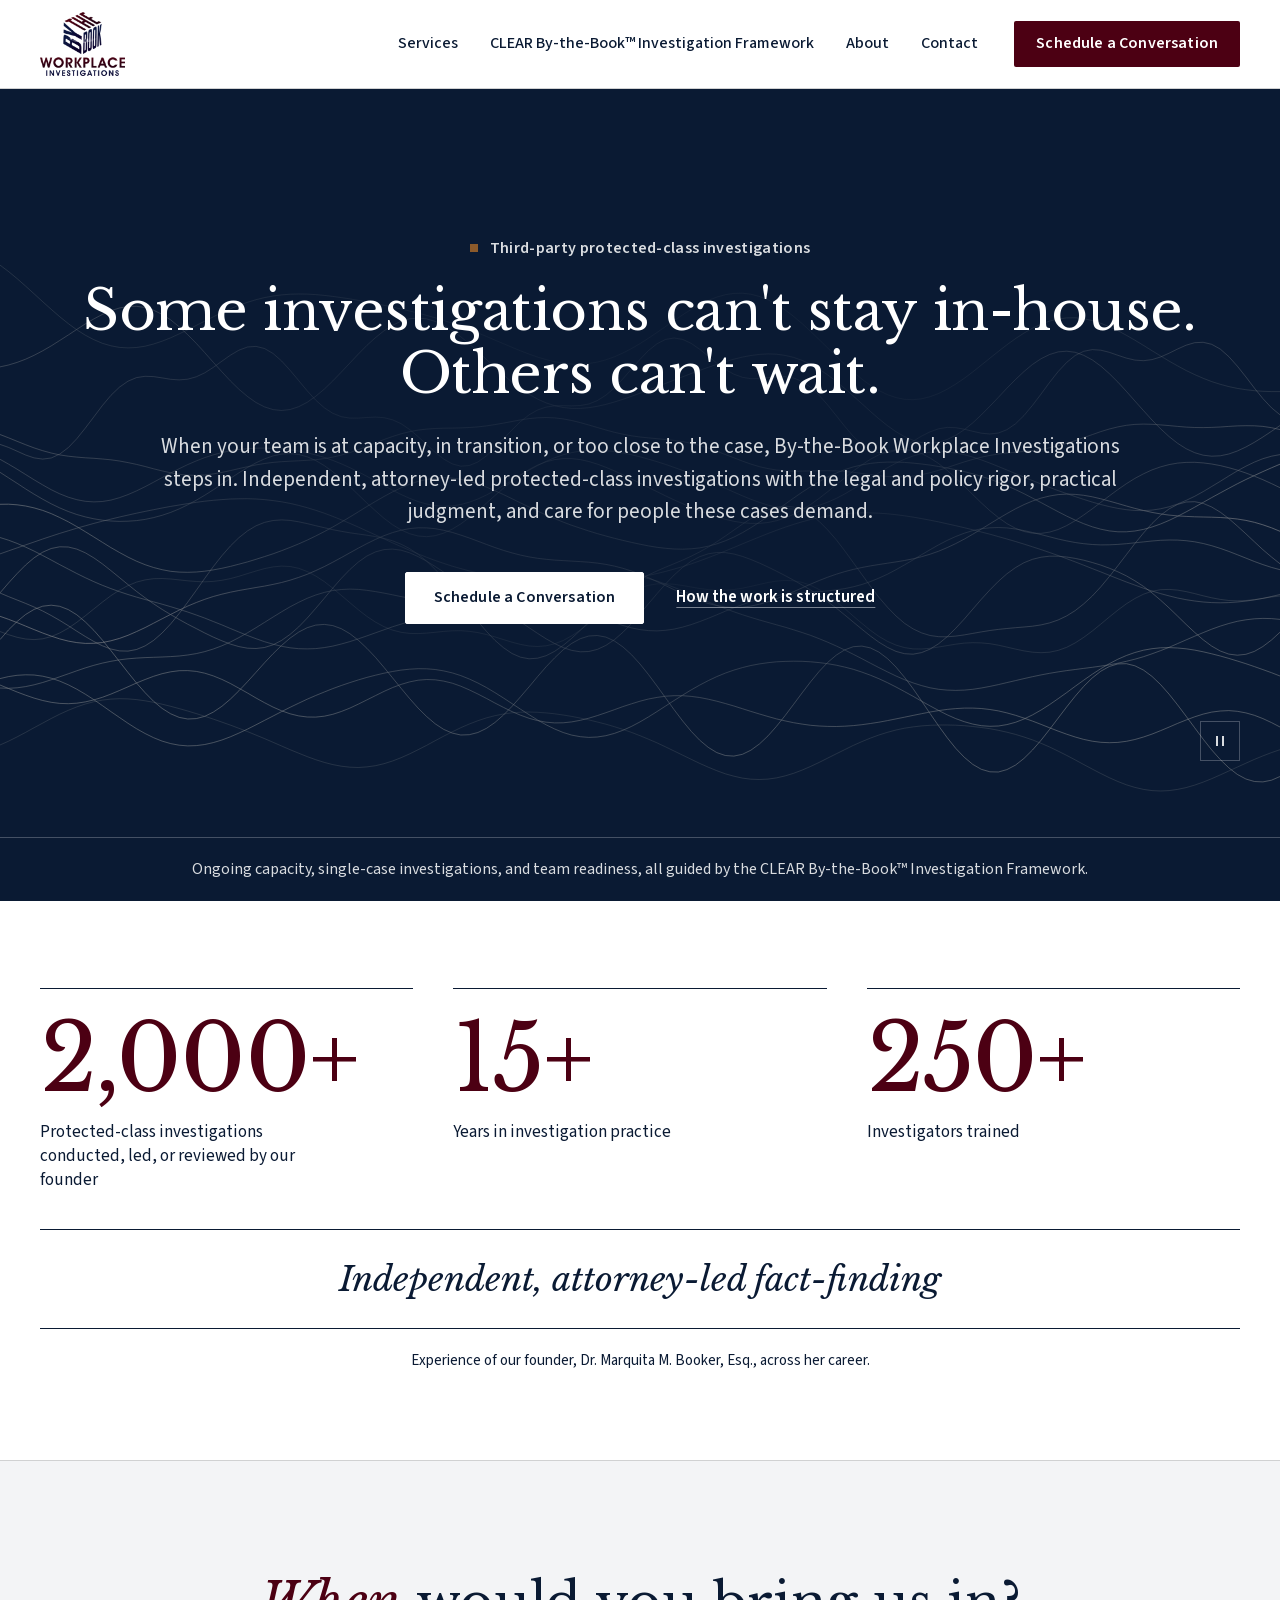
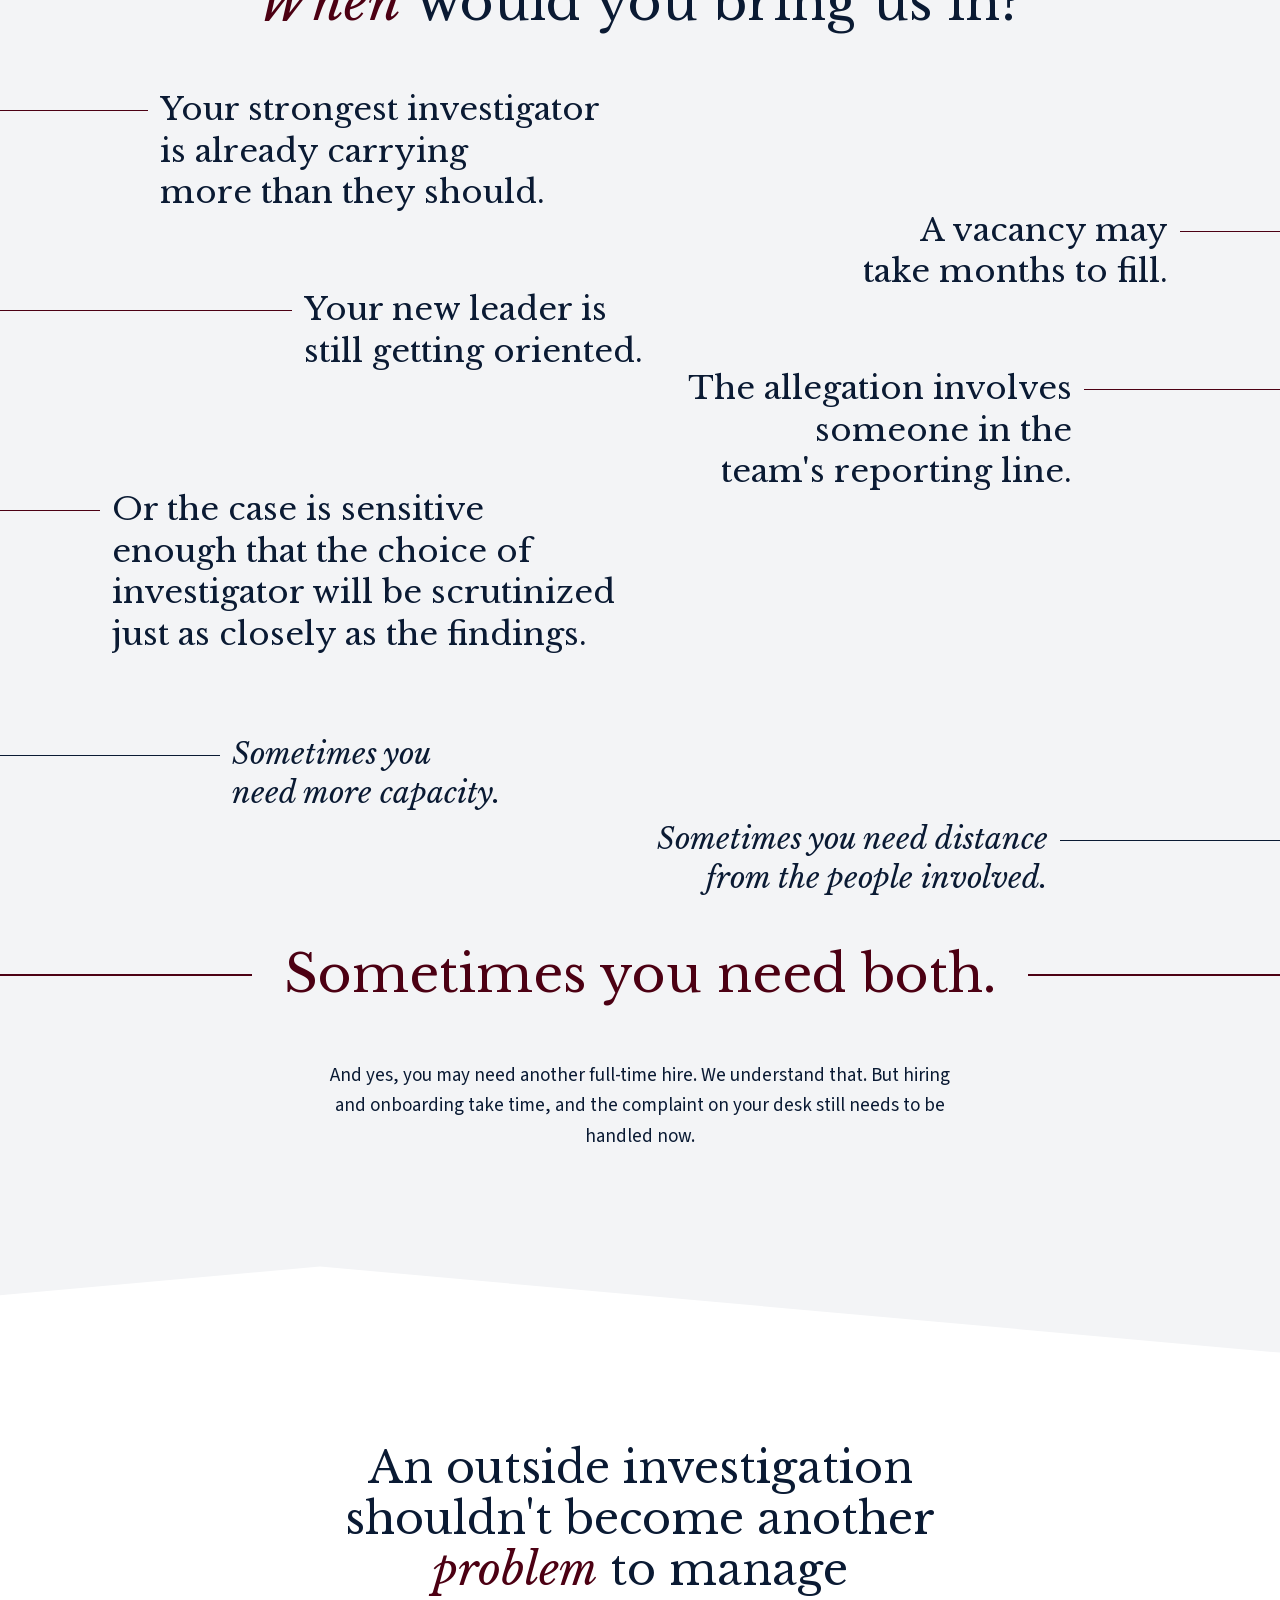
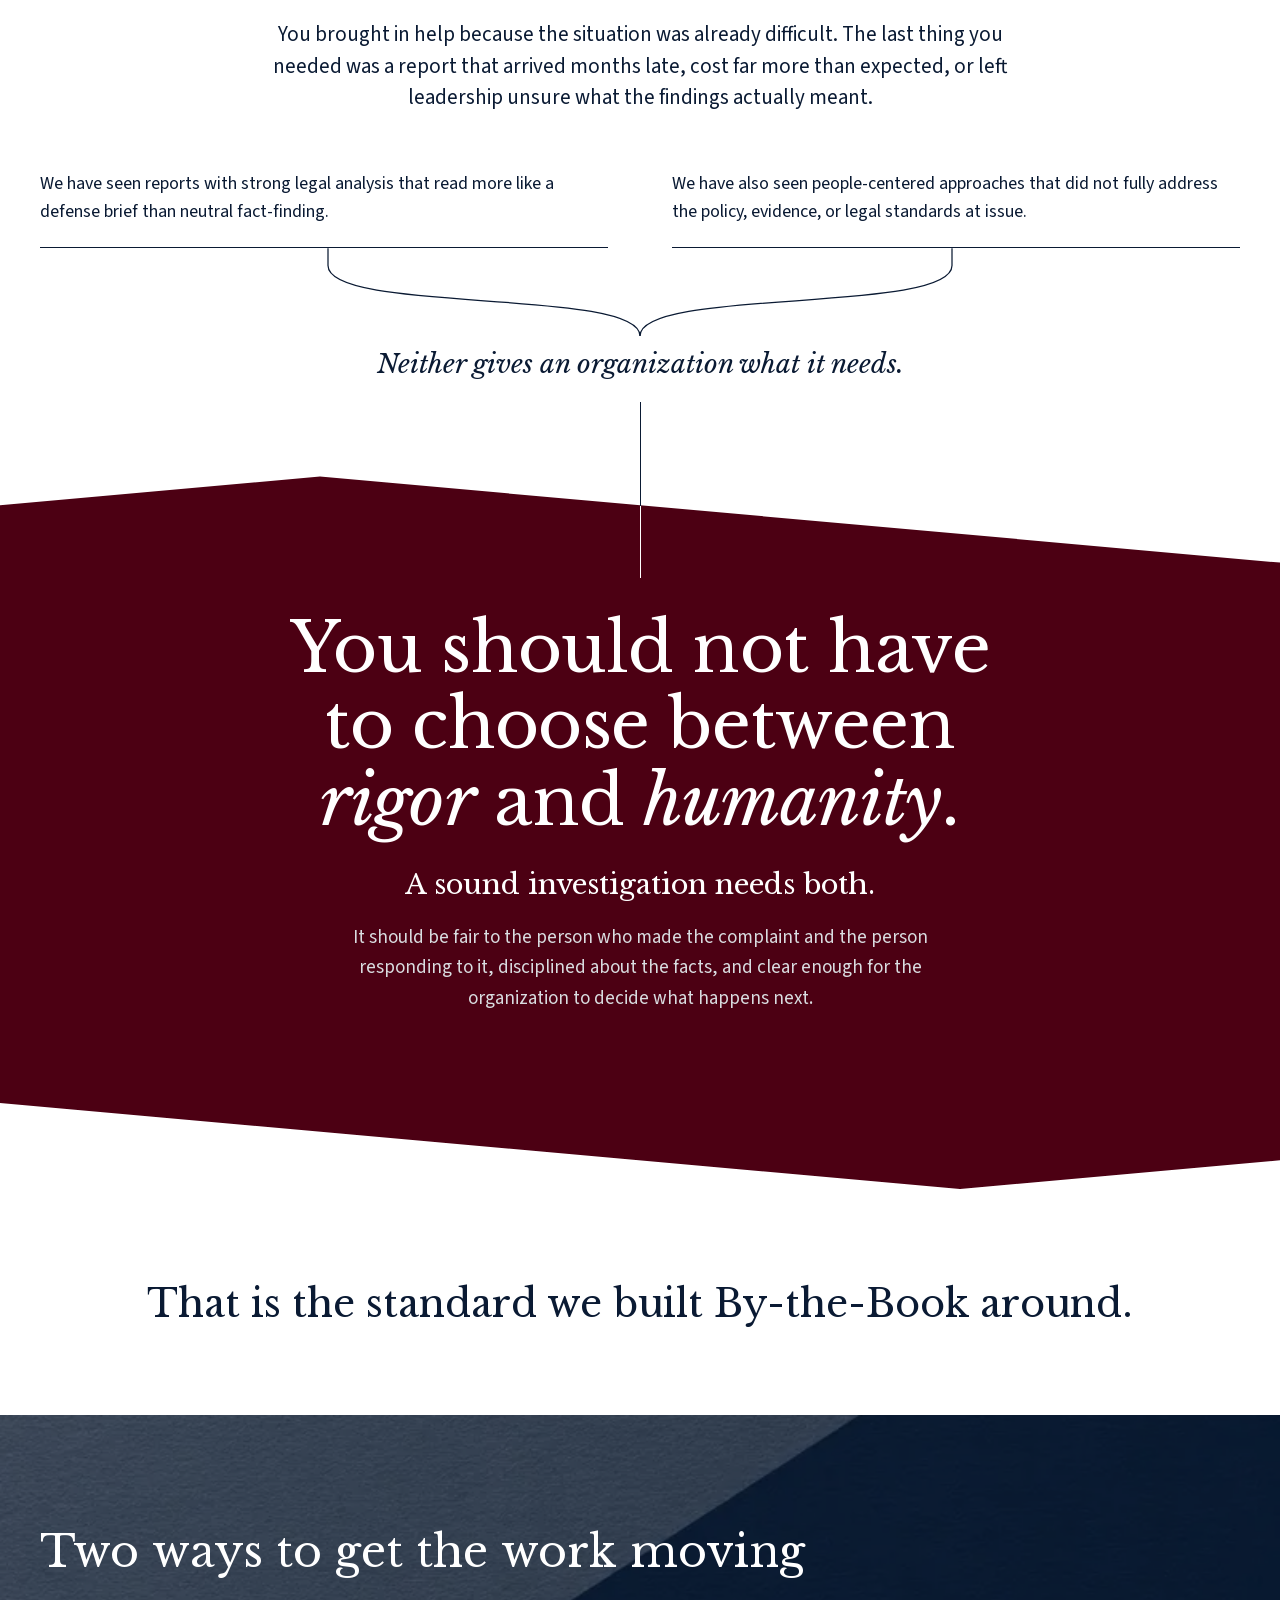
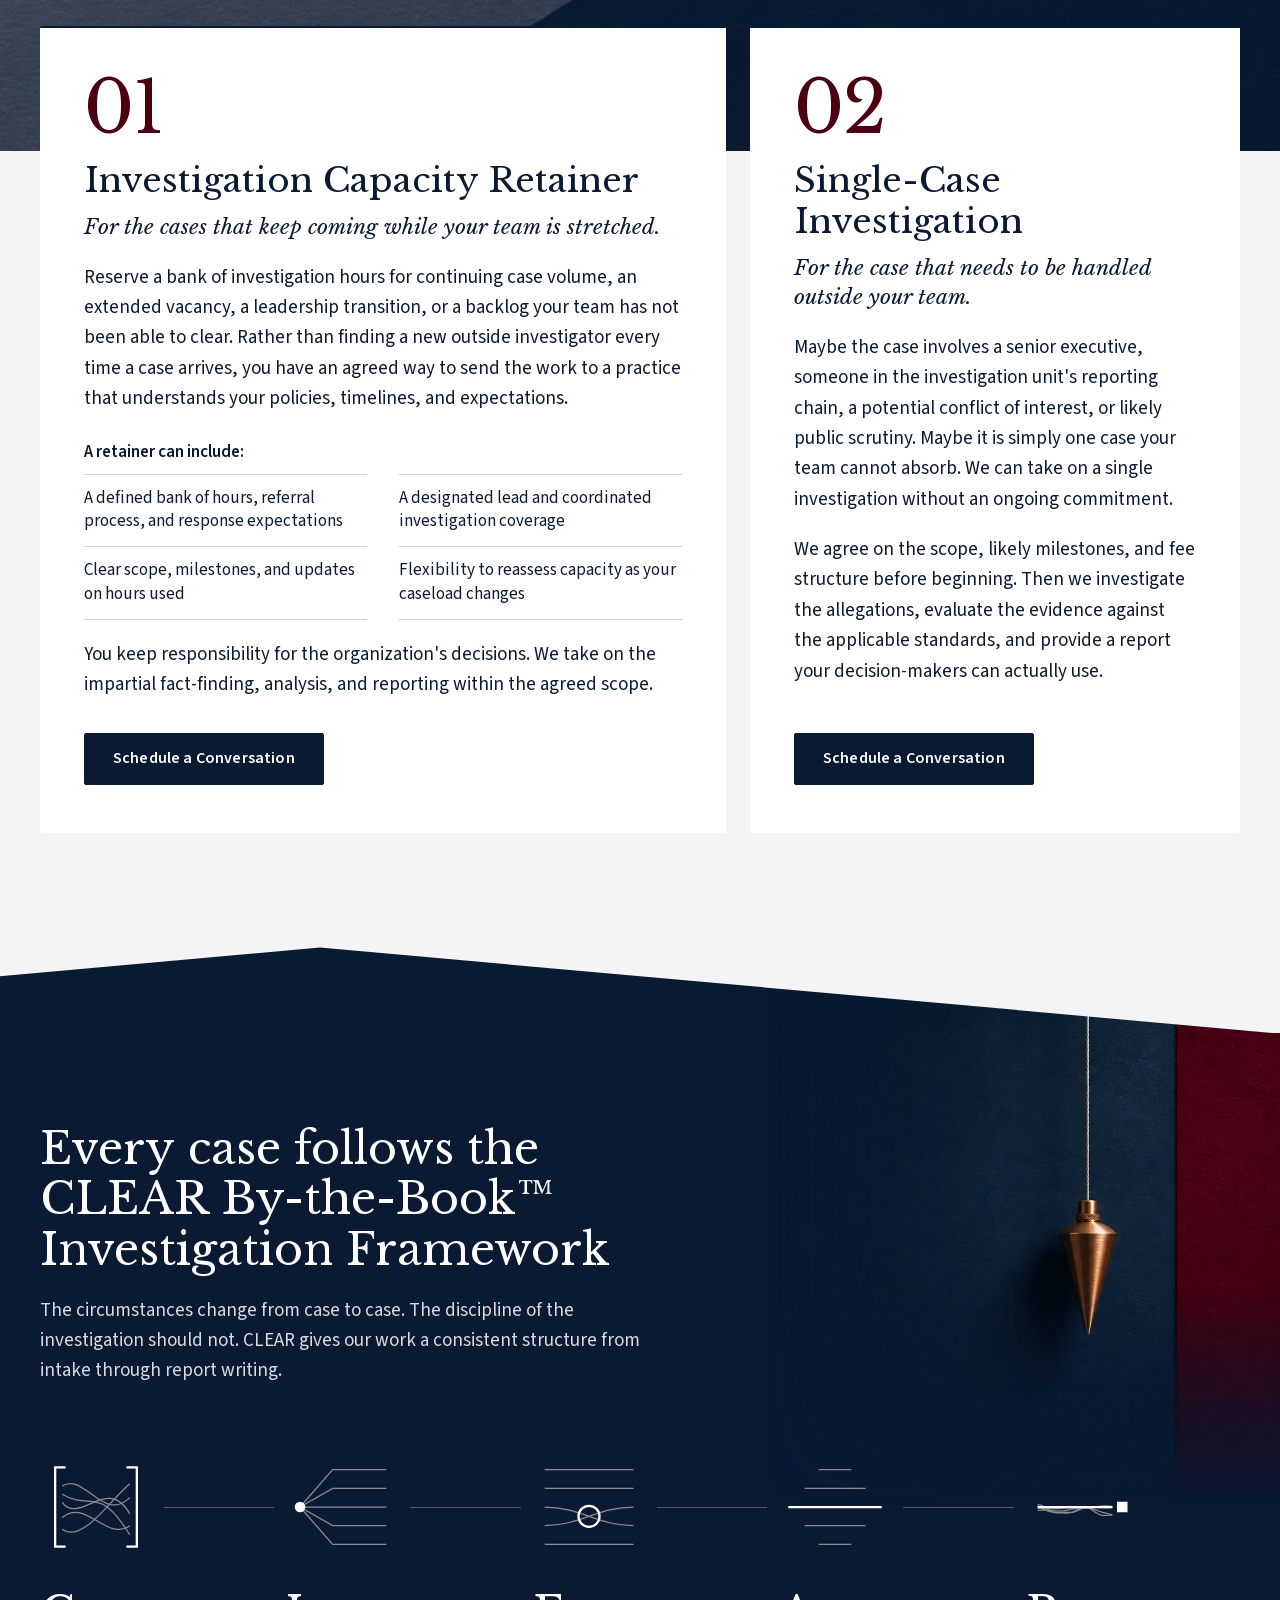
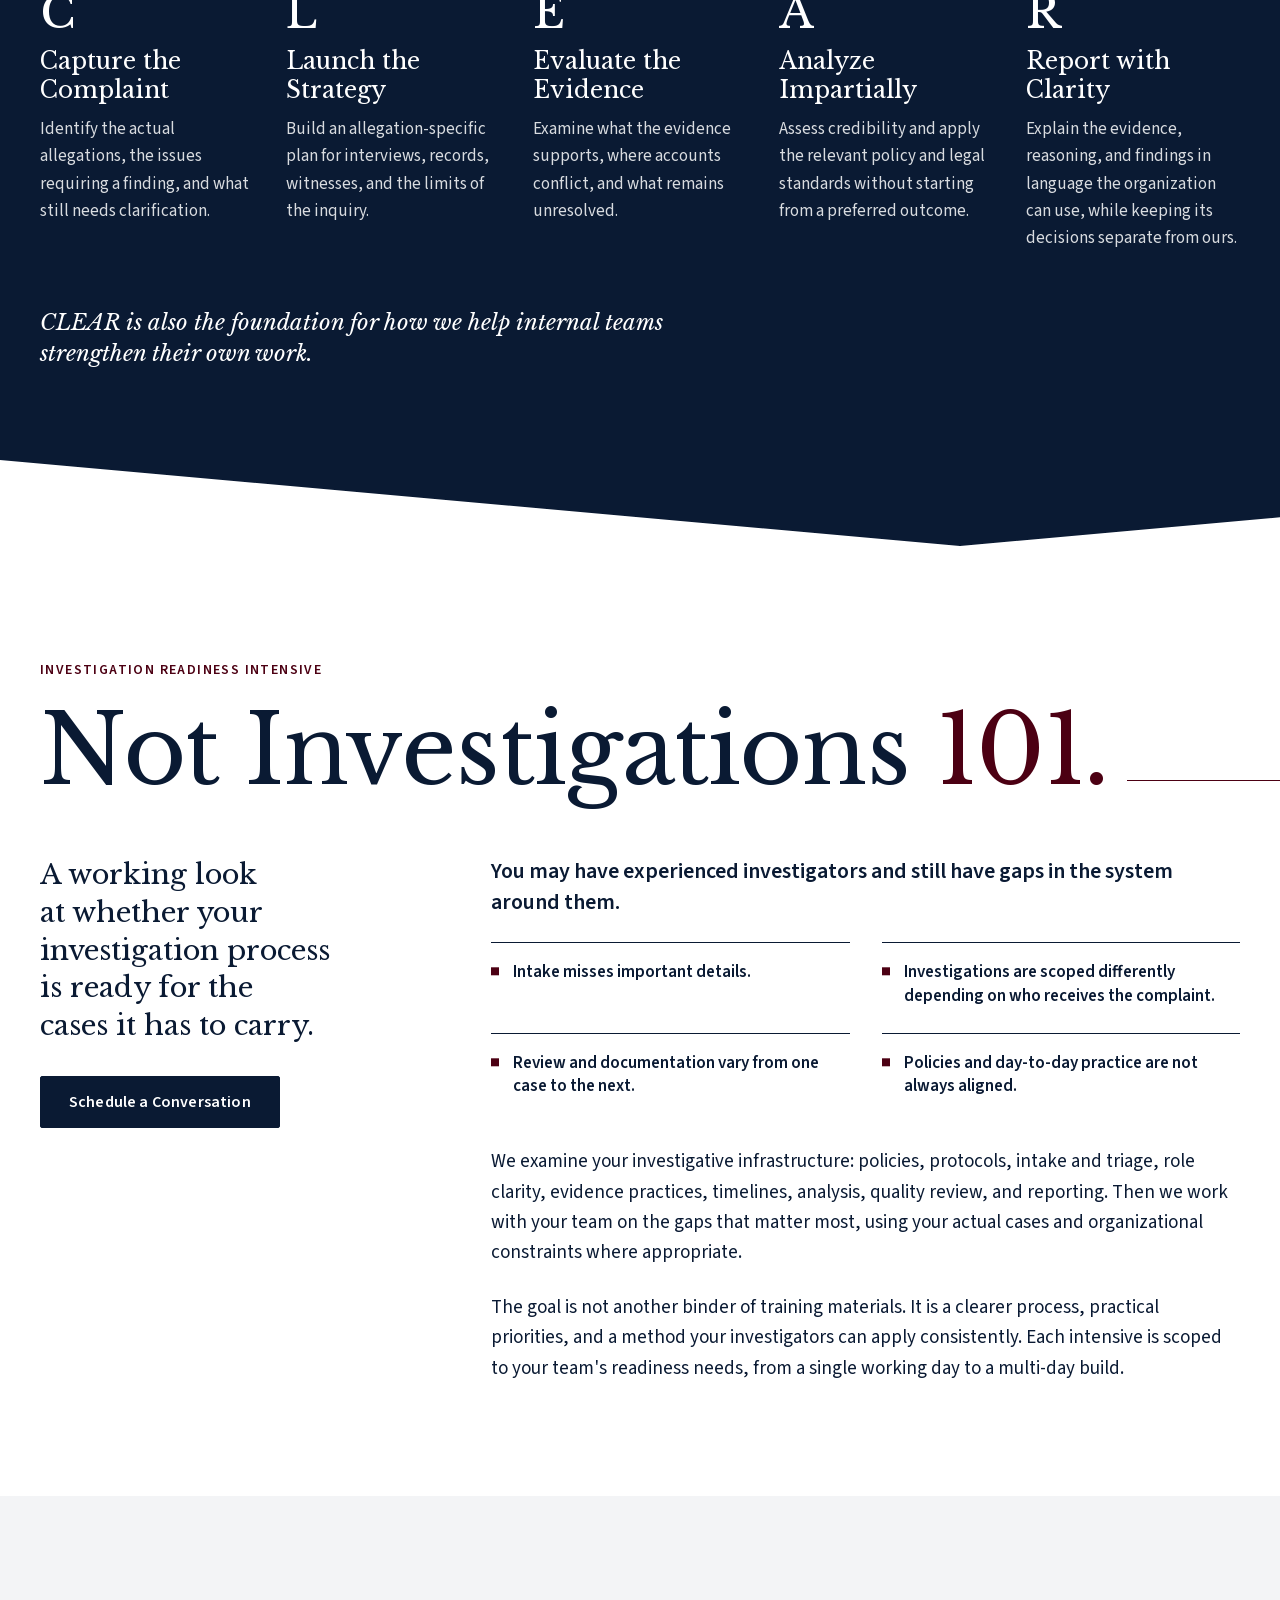
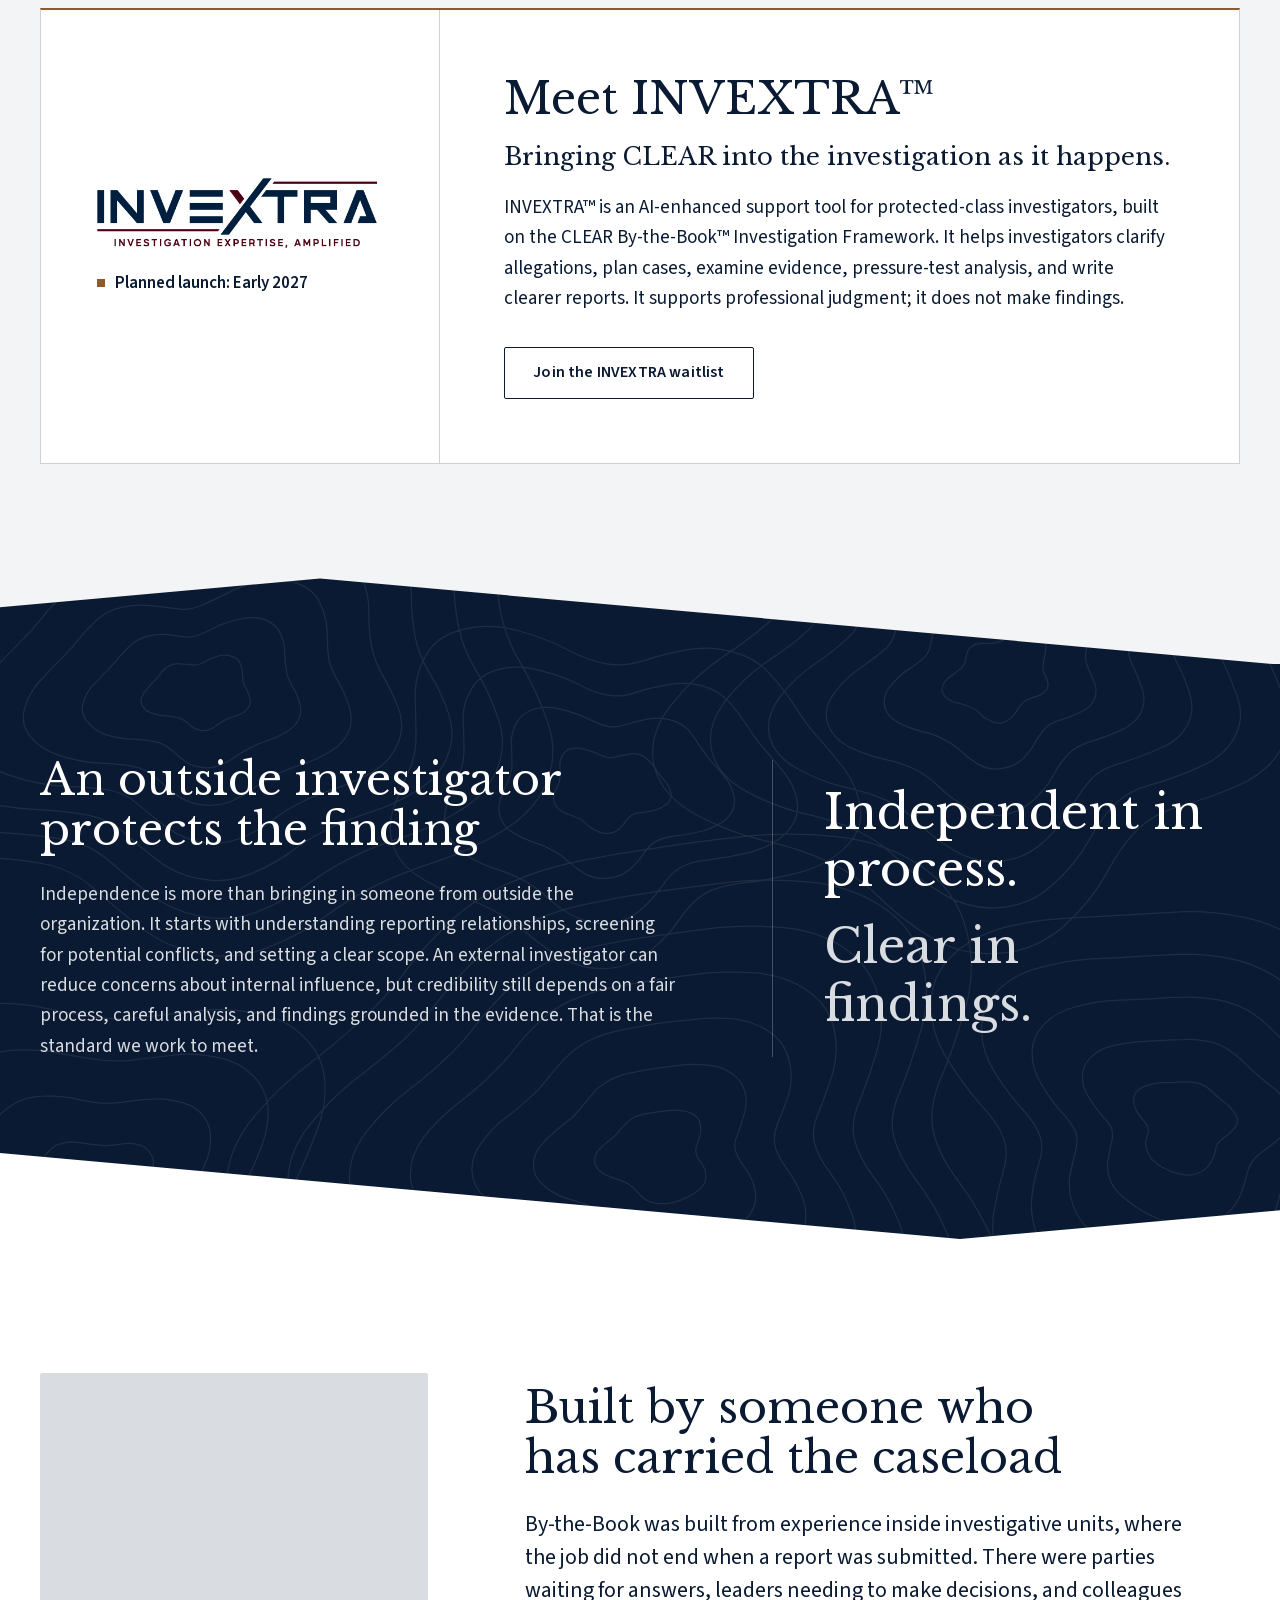
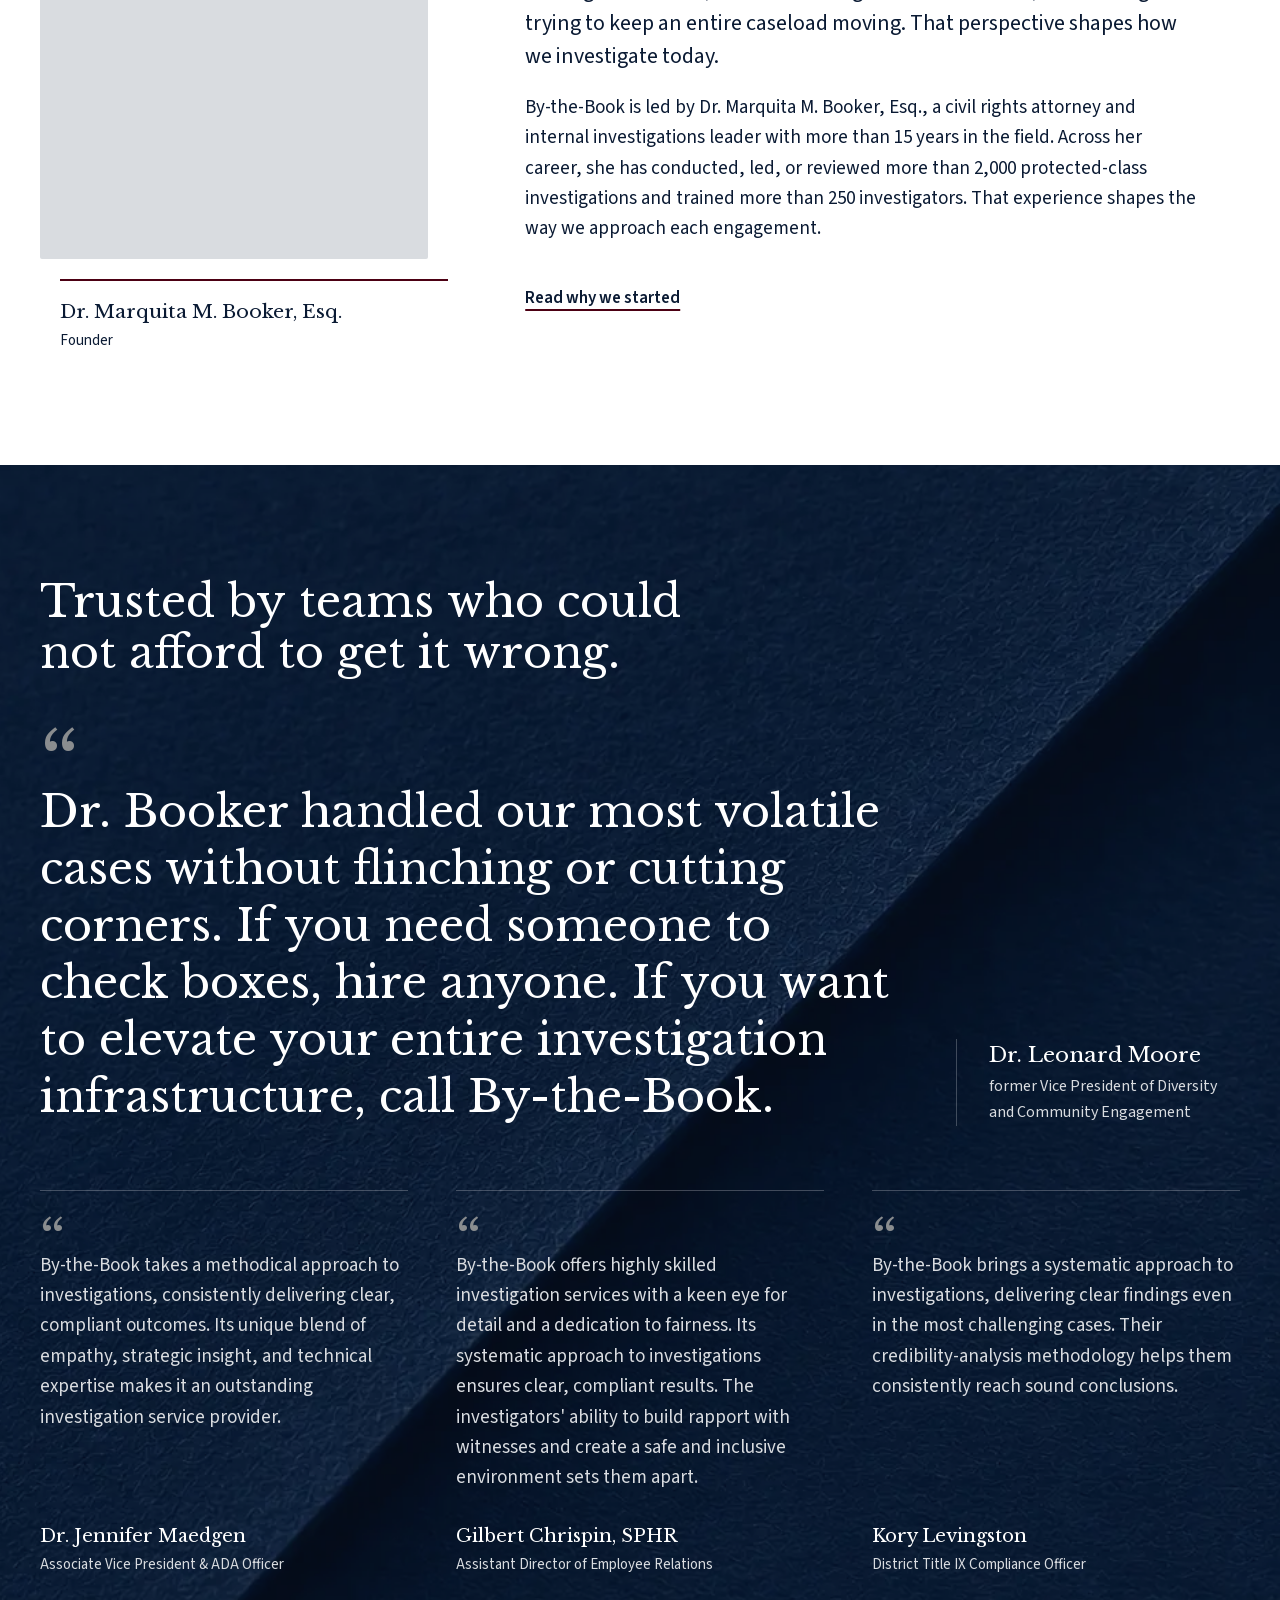
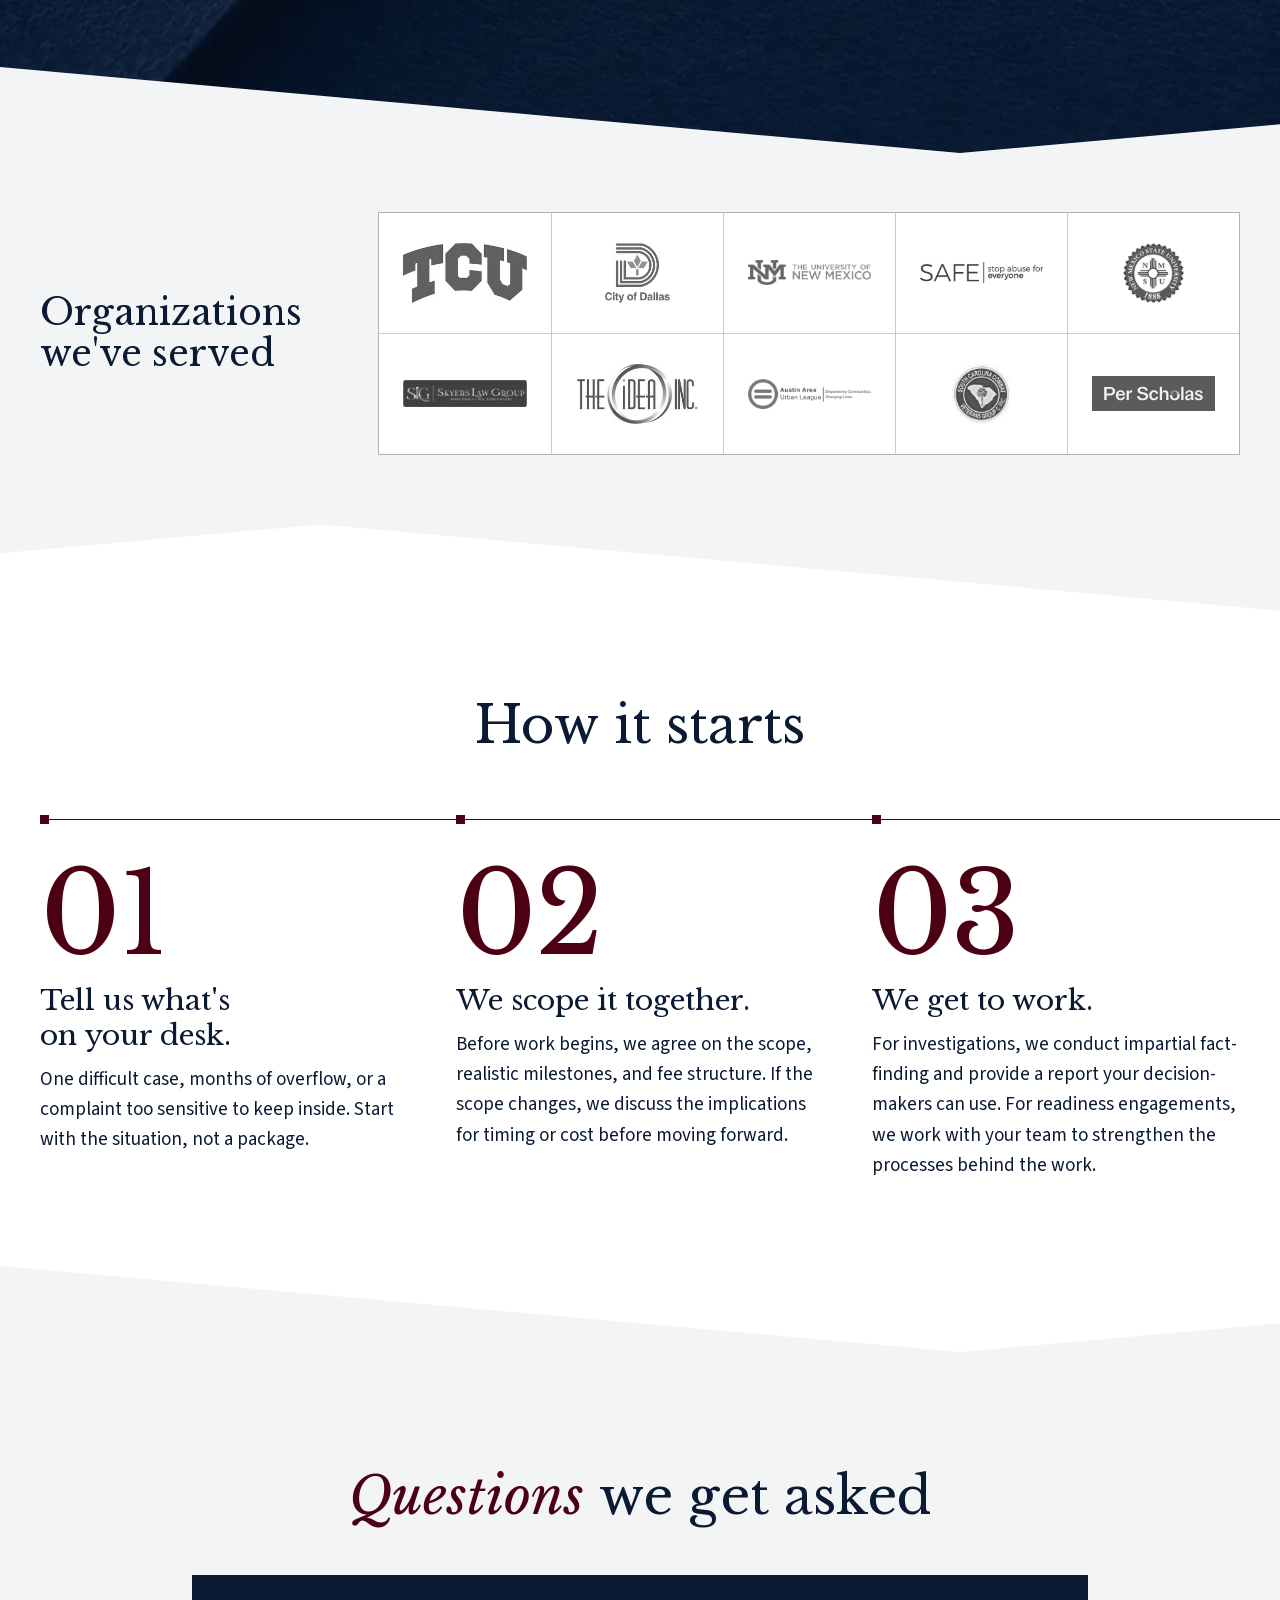
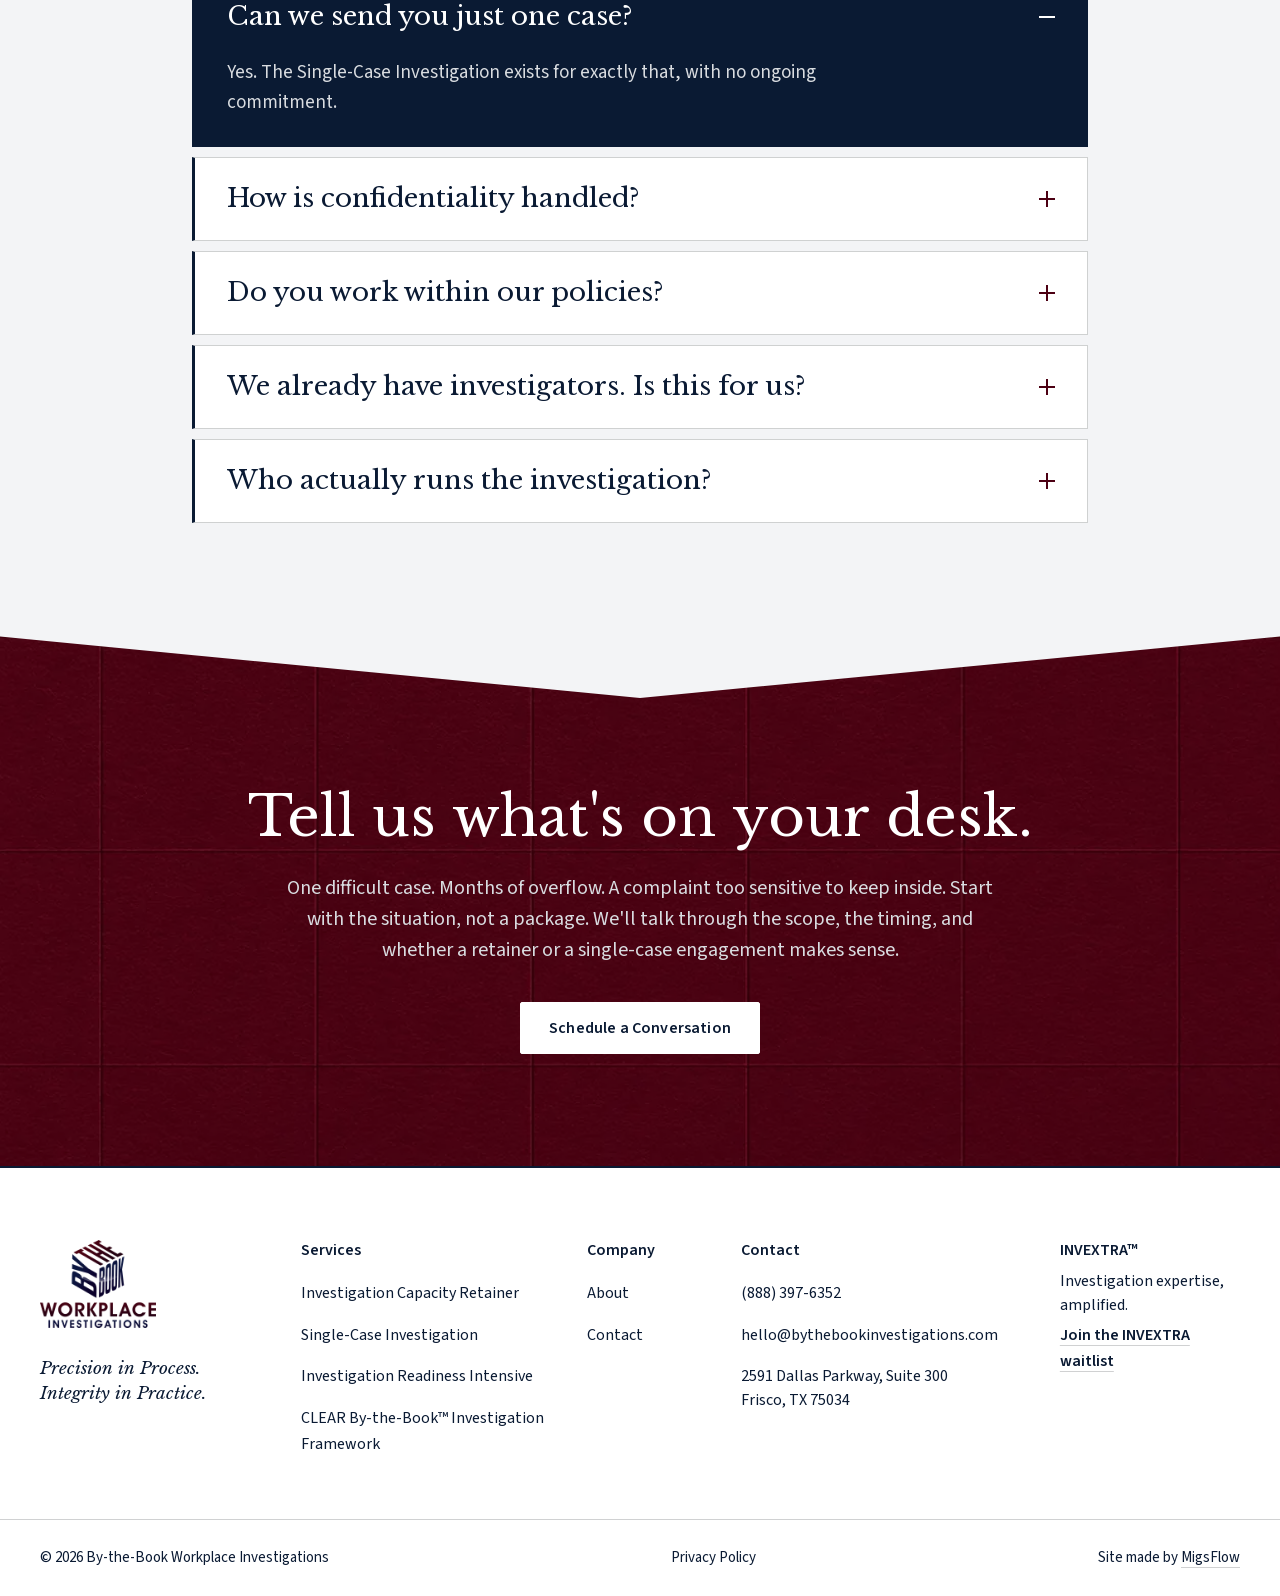
==== commit dccc0f9a: "Larger numbers strip, rebalanced service cards, testimonials led by the strongest quote Co-Authored-" ====
--- a/index.html
+++ b/index.html
@@ -562,8 +562,21 @@
                 <h2 class="proof__title" id="proof-title" data-split="words">Trusted by teams who could not afford to get it wrong.</h2>
 
                 <!-- Each testimonial is a <figure>: the quote in a <blockquote>, the person in a <figcaption>.
-                     That pairing tells browsers and screen readers who said what. -->
+                     That pairing tells browsers and screen readers who said what.
+                     The strongest one ("quote--feature") comes first and is set large; the other three
+                     follow in a row beneath it. -->
                 <ul class="proof__quotes" role="list" data-reveal-group>
+                    <li class="quote quote--feature" data-reveal="fade">
+                        <figure class="quote__figure">
+                            <blockquote class="quote__text">
+                                <p>Dr. Booker handled our most volatile cases without flinching or cutting corners. If you need someone to check boxes, hire anyone. If you want to elevate your entire investigation infrastructure, call By-the-Book.</p>
+                            </blockquote>
+                            <figcaption class="quote__person">
+                                <span class="quote__name">Dr. Leonard Moore</span>
+                                <span class="quote__role">former Vice President of Diversity and Community Engagement</span>
+                            </figcaption>
+                        </figure>
+                    </li>
                     <li class="quote" data-reveal="up">
                         <figure class="quote__figure">
                             <blockquote class="quote__text">
@@ -594,17 +607,6 @@
                             <figcaption class="quote__person">
                                 <span class="quote__name">Kory Levingston</span>
                                 <span class="quote__role">District Title IX Compliance Officer</span>
-                            </figcaption>
-                        </figure>
-                    </li>
-                    <li class="quote quote--feature" data-reveal="fade">
-                        <figure class="quote__figure">
-                            <blockquote class="quote__text">
-                                <p>Dr. Booker handled our most volatile cases without flinching or cutting corners. If you need someone to check boxes, hire anyone. If you want to elevate your entire investigation infrastructure, call By-the-Book.</p>
-                            </blockquote>
-                            <figcaption class="quote__person">
-                                <span class="quote__name">Dr. Leonard Moore</span>
-                                <span class="quote__role">former Vice President of Diversity and Community Engagement</span>
                             </figcaption>
                         </figure>
                     </li>
--- a/css/styles.css
+++ b/css/styles.css
@@ -240,54 +240,75 @@
 }
 
 /* ---------- Stat strip ----------
-   A white band under the hero. Phones: two by two. Desktop: four across.
-   No boxes: a thin navy rule sits above each item, the same device used elsewhere on the page. */
+   A white band under the hero: her three figures, set large, then her statement.
+   Phones: each figure on its own row with its label beside it.
+   Tablets and up: the three figures across, labels under them, and the statement in a
+   row of its own below, between two rules. */
 .stats {
-  padding-block: clamp(2.5rem, 2rem + 3vw, 4.5rem);
+  padding-block: clamp(3rem, 2.25rem + 4vw, 5.5rem);
   border-bottom: 1px solid var(--color-rule);
 }
 .stats__list {
   display: grid;
-  /* minmax(0, 1fr) instead of plain 1fr: a column may shrink below its longest word, so two
-     columns always fit the screen, even on the narrowest phones */
-  grid-template-columns: repeat(2, minmax(0, 1fr));
-  gap: 2rem 1.5rem;
-}
+  gap: 0;
+}
+/* Phones: figure on the left, label on the right, a navy rule above each row */
 .stat {
-  padding-top: 1rem;
+  display: grid;
+  grid-template-columns: 9.75rem minmax(0, 1fr);
+  column-gap: 1rem;
+  align-items: center;
+  padding-block: 1.25rem;
   border-top: 1px solid var(--color-navy);
-  overflow-wrap: break-word;     /* a very long word wraps instead of pushing the column wider */
 }
 .stat__figure {
   font-family: var(--font-heading);
-  font-size: clamp(2.25rem, 1.6rem + 3.2vw, 3.75rem);
+  font-size: clamp(2.875rem, 1.6rem + 5.4vw, 5.75rem);
   line-height: 1;
+  letter-spacing: -0.02em;
   font-variant-numeric: lining-nums tabular-nums;   /* every digit the same width, so the number doesn't wobble while it counts */
   color: var(--color-burgundy);
 }
 .stat__label {
   max-width: 16rem;
-  margin-top: 0.75rem;
   font-size: 1rem;
   line-height: 1.4;
 }
-/* The fourth item is a statement, not a number: same heading font, smaller */
+/* The fourth item is a statement, not a number: the heading font, in italics, across the row */
+.stat--statement { grid-template-columns: 1fr; }
 .stat__statement {
-  max-width: 12em;
-  font-family: var(--font-heading);
-  font-size: clamp(1.25rem, 1.05rem + 0.9vw, 1.625rem);
+  font-family: var(--font-heading);
+  font-style: italic;
+  font-size: clamp(1.375rem, 1.1rem + 1.4vw, 2.125rem);
   line-height: 1.25;
 }
 .stats__note {
-  margin-top: 1.75rem;
+  padding-top: 1.25rem;
+  border-top: 1px solid var(--color-navy);
   font-size: 0.9375rem;
 }
 
-@media (min-width: 62rem) {
+@media (min-width: 48rem) {
   .stats__list {
-    grid-template-columns: repeat(4, minmax(0, 1fr));
+    grid-template-columns: repeat(3, minmax(0, 1fr));
     column-gap: 2.5rem;
   }
+  /* figure above, label below */
+  .stat {
+    display: block;
+    padding-block: 1.5rem 2.25rem;
+  }
+  .stat__label {
+    margin-top: 1rem;
+    font-size: 1.0625rem;
+  }
+  /* the statement runs across all three columns, centred */
+  .stat--statement {
+    grid-column: 1 / -1;
+    padding-block: 1.75rem;
+    text-align: center;
+  }
+  .stats__note { text-align: center; }
 }
 
 /* ---------- When would you bring us in? ----------
@@ -664,7 +685,7 @@
 
 /* ---------- Two ways to get the work moving ----------
    A dark band (brand image under navy) holds the heading; two white cards start on the band and
-   hang down onto the pale grey below it. Phones: cards stacked. Desktop: side by side, equal height.
+   hang down onto the pale grey below it. Phones: cards stacked. Desktop: side by side, the first wider.
    Each card is a column (flex), and "margin-top: auto" on the button pushes it to the bottom,
    so the two buttons line up even though the first card has more in it. */
 .ways {
@@ -720,23 +741,27 @@
 .way__number {
   color: var(--color-burgundy);
   font-family: var(--font-heading);
-  font-size: 1.75rem;
-  line-height: 1;
+  font-size: clamp(3rem, 2.4rem + 2.6vw, 4.5rem);   /* large, like the numerals in "How it starts" */
+  line-height: 0.9;
+  letter-spacing: -0.02em;
   font-variant-numeric: lining-nums;
 }
 .way__title {
-  margin-top: 1rem;
-  font-size: clamp(1.5rem, 1.3rem + 0.9vw, 1.875rem);
+  margin-top: 1.25rem;
+  font-size: clamp(1.625rem, 1.4rem + 1vw, 2.125rem);
   line-height: 1.2;
 }
 .way__tagline {
   margin-top: 0.75rem;
   font-family: var(--font-heading);
   font-style: italic;
-  font-size: 1.125rem;
+  font-size: clamp(1.125rem, 1.05rem + 0.4vw, 1.3125rem);
   line-height: 1.4;
 }
-.way__text { margin-top: 1.25rem; }
+.way__text {
+  margin-top: 1.25rem;
+  font-size: clamp(1.0625rem, 1rem + 0.3vw, 1.1875rem);
+}
 .way__list-title {
   margin-top: 1.5rem;
   font-weight: 600;
@@ -761,12 +786,21 @@
 @media (min-width: 48rem) {
   .way { padding: 2.5rem 2.25rem; }
 }
+/* Desktop: side by side, but not equal widths. The retainer card has more in it (the list),
+   so it gets the wider column and its list runs two by two; that brings the two cards to
+   about the same height, with no empty space at the bottom of the second. */
 @media (min-width: 62rem) {
   .ways__cards {
+    grid-template-columns: 7fr 5fr;
+    gap: 1.5rem;
+  }
+  .way { padding: 3rem 2.75rem; }
+  .way__list {
+    display: grid;
     grid-template-columns: 1fr 1fr;
-    gap: 1.5rem;
-  }
-  .way { padding: 3rem 2.75rem; }
+    column-gap: 2rem;
+  }
+  .way__item:nth-last-child(2) { border-bottom: 1px solid var(--color-rule); }   /* both items in the bottom row get a closing rule */
 }
 
 /* ---------- Our process (the CLEAR framework) ----------
@@ -1352,8 +1386,8 @@
 }
 
 /* ---------- Proof: testimonials ----------
-   Navy section over a paper-fold texture. No cards: three testimonials sit under thin rules,
-   and the fourth is set large across the full width. */
+   Navy section over a paper-fold texture. No cards: the strongest testimonial leads, set large
+   across the full width, and the other three sit under thin rules beneath it. */
 .proof {
   position: relative;
   isolation: isolate;            /* keeps the z-index layers below inside this section */
@@ -1393,7 +1427,7 @@
 .proof__quotes {
   display: grid;
   gap: 2.5rem;
-  margin-top: 3rem;
+  margin-top: 2.5rem;
 }
 
 .quote {
@@ -1411,7 +1445,8 @@
 .quote__text {
   margin: 0;
   color: var(--color-mist);
-  font-size: 1.0625rem;
+  font-size: clamp(1.0625rem, 1rem + 0.35vw, 1.1875rem);
+  line-height: 1.6;
 }
 /* The opening quotation mark, drawn large in the heading font. Silver, because burgundy
    is too dark to see on navy. */
@@ -1439,29 +1474,38 @@
   font-size: 0.9375rem;
 }
 
-/* The fourth testimonial: larger, in the heading font, white instead of mist */
+/* The first testimonial is the lead: much larger, in the heading font, white instead of
+   mist, with a bigger quotation mark and no rule above it. */
+.quote--feature {
+  padding-top: 0;
+  border-top: 0;
+}
 .quote--feature .quote__text {
   color: var(--color-white);
   font-family: var(--font-heading);
-  font-size: clamp(1.25rem, 1.1rem + 1vw, 1.875rem);
-  line-height: 1.4;
-}
-
-/* Desktop: three quotes in a row, the fourth across the full width below them
-   (its words on the left, the person on the right) */
+  font-size: clamp(1.5rem, 1.1rem + 2.1vw, 2.75rem);
+  line-height: 1.3;
+  text-wrap: balance;
+}
+.quote--feature .quote__text::before {
+  height: 3.5rem;
+  font-size: 5.5rem;
+}
+.quote--feature .quote__name { font-size: 1.3125rem; }
+.quote--feature .quote__role { font-size: 1rem; }
+
+/* Desktop: the lead across the full width (its words on the left, the person on the right),
+   then the other three in a row beneath it */
 @media (min-width: 62rem) {
   .proof__quotes {
     grid-template-columns: repeat(3, 1fr);
-    gap: 3.5rem 3rem;
-    margin-top: 4rem;
-  }
-  .quote--feature {
-    grid-column: 1 / -1;         /* from the first column line to the last: full width */
-    padding-top: 2.5rem;
-  }
+    gap: 4rem 3rem;
+    margin-top: 3rem;
+  }
+  .quote--feature { grid-column: 1 / -1; }   /* from the first column line to the last: full width */
   .quote--feature .quote__figure {
     display: grid;
-    grid-template-columns: 8fr 4fr;
+    grid-template-columns: 9fr 3fr;
     column-gap: 4rem;
     align-items: end;
   }
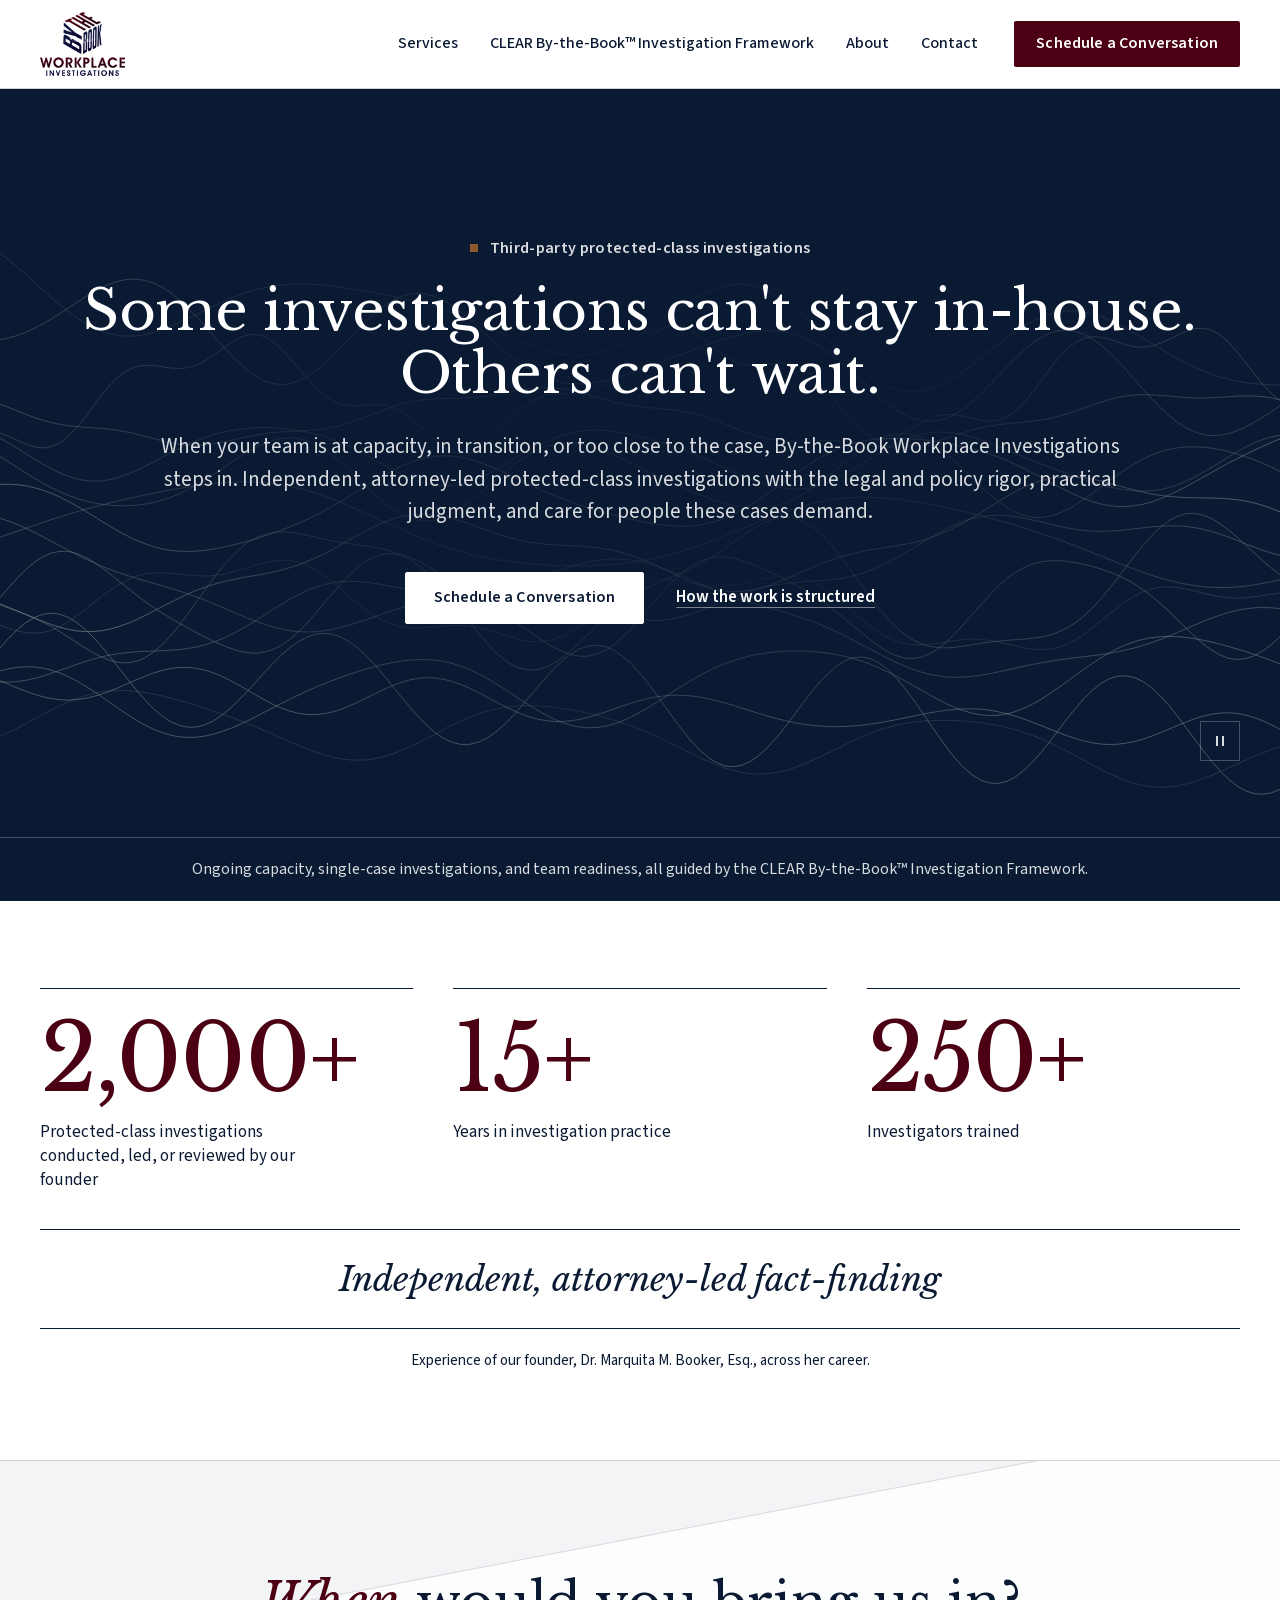
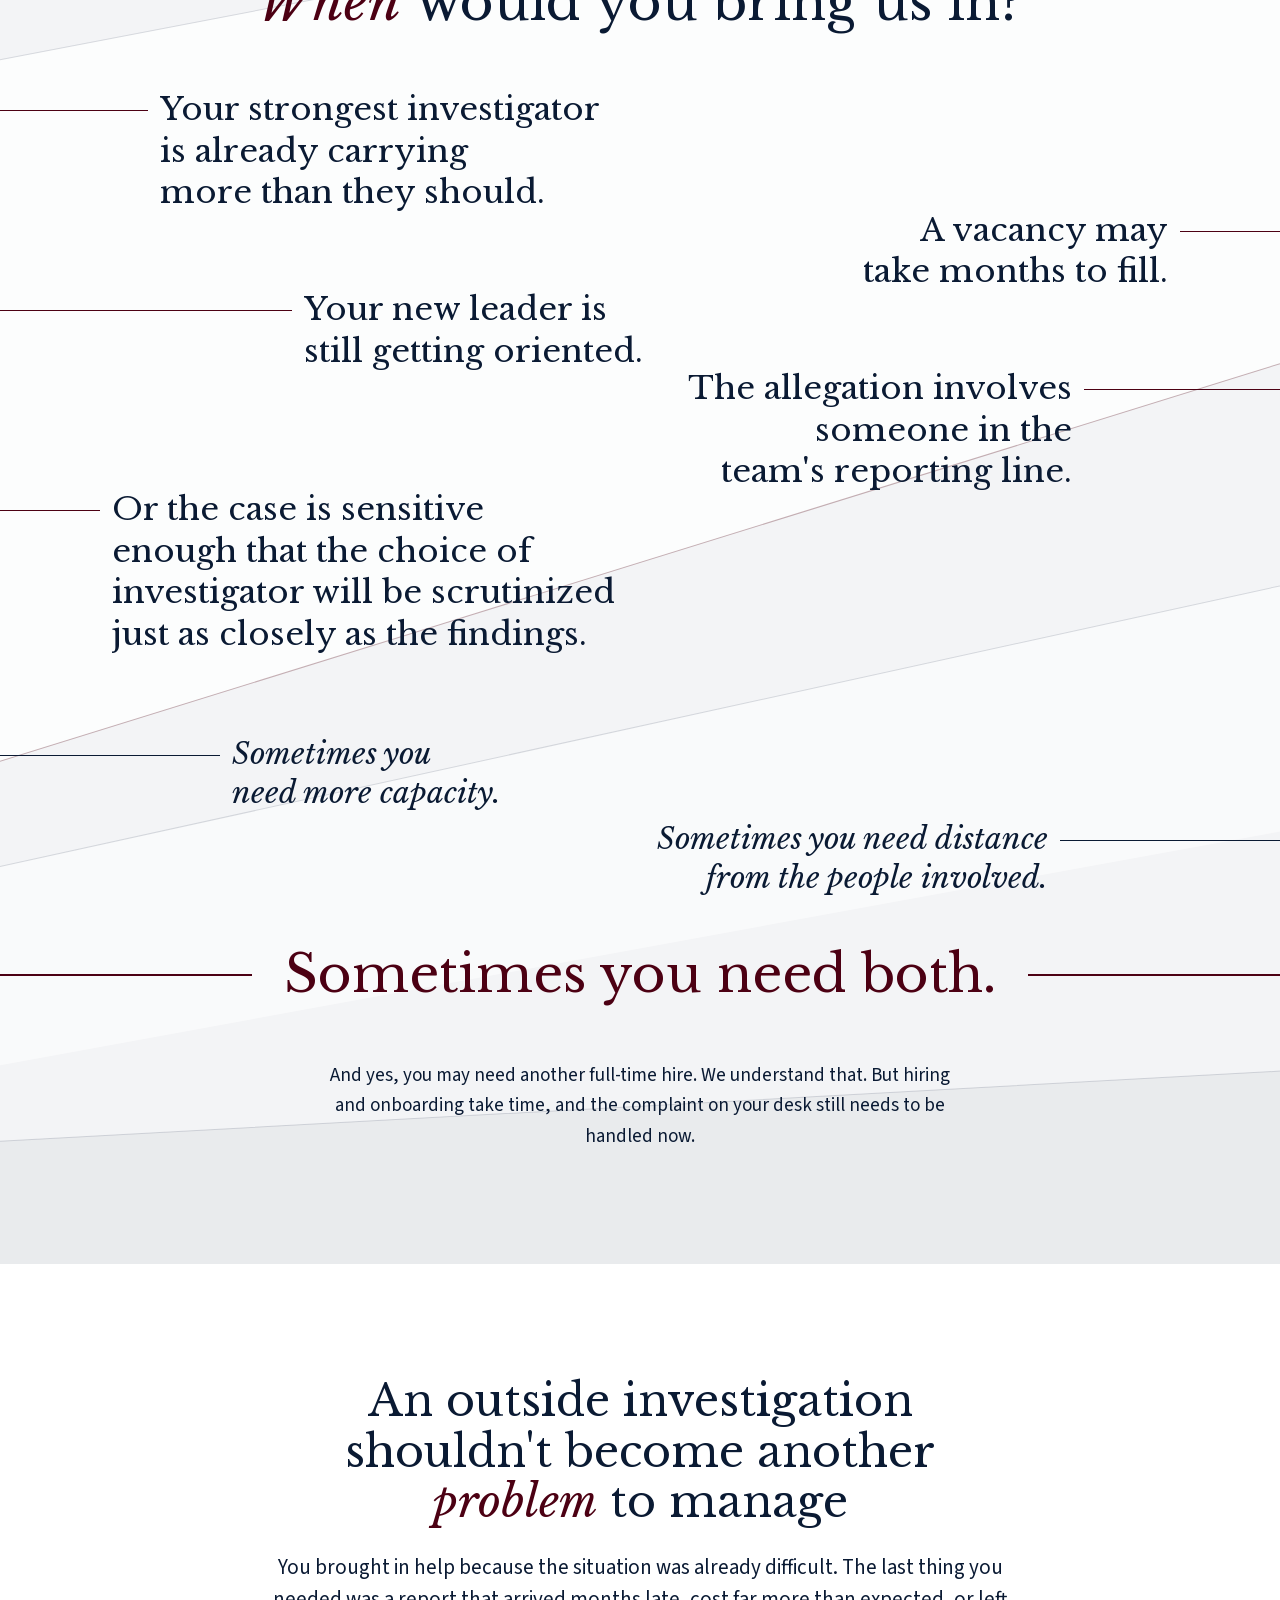
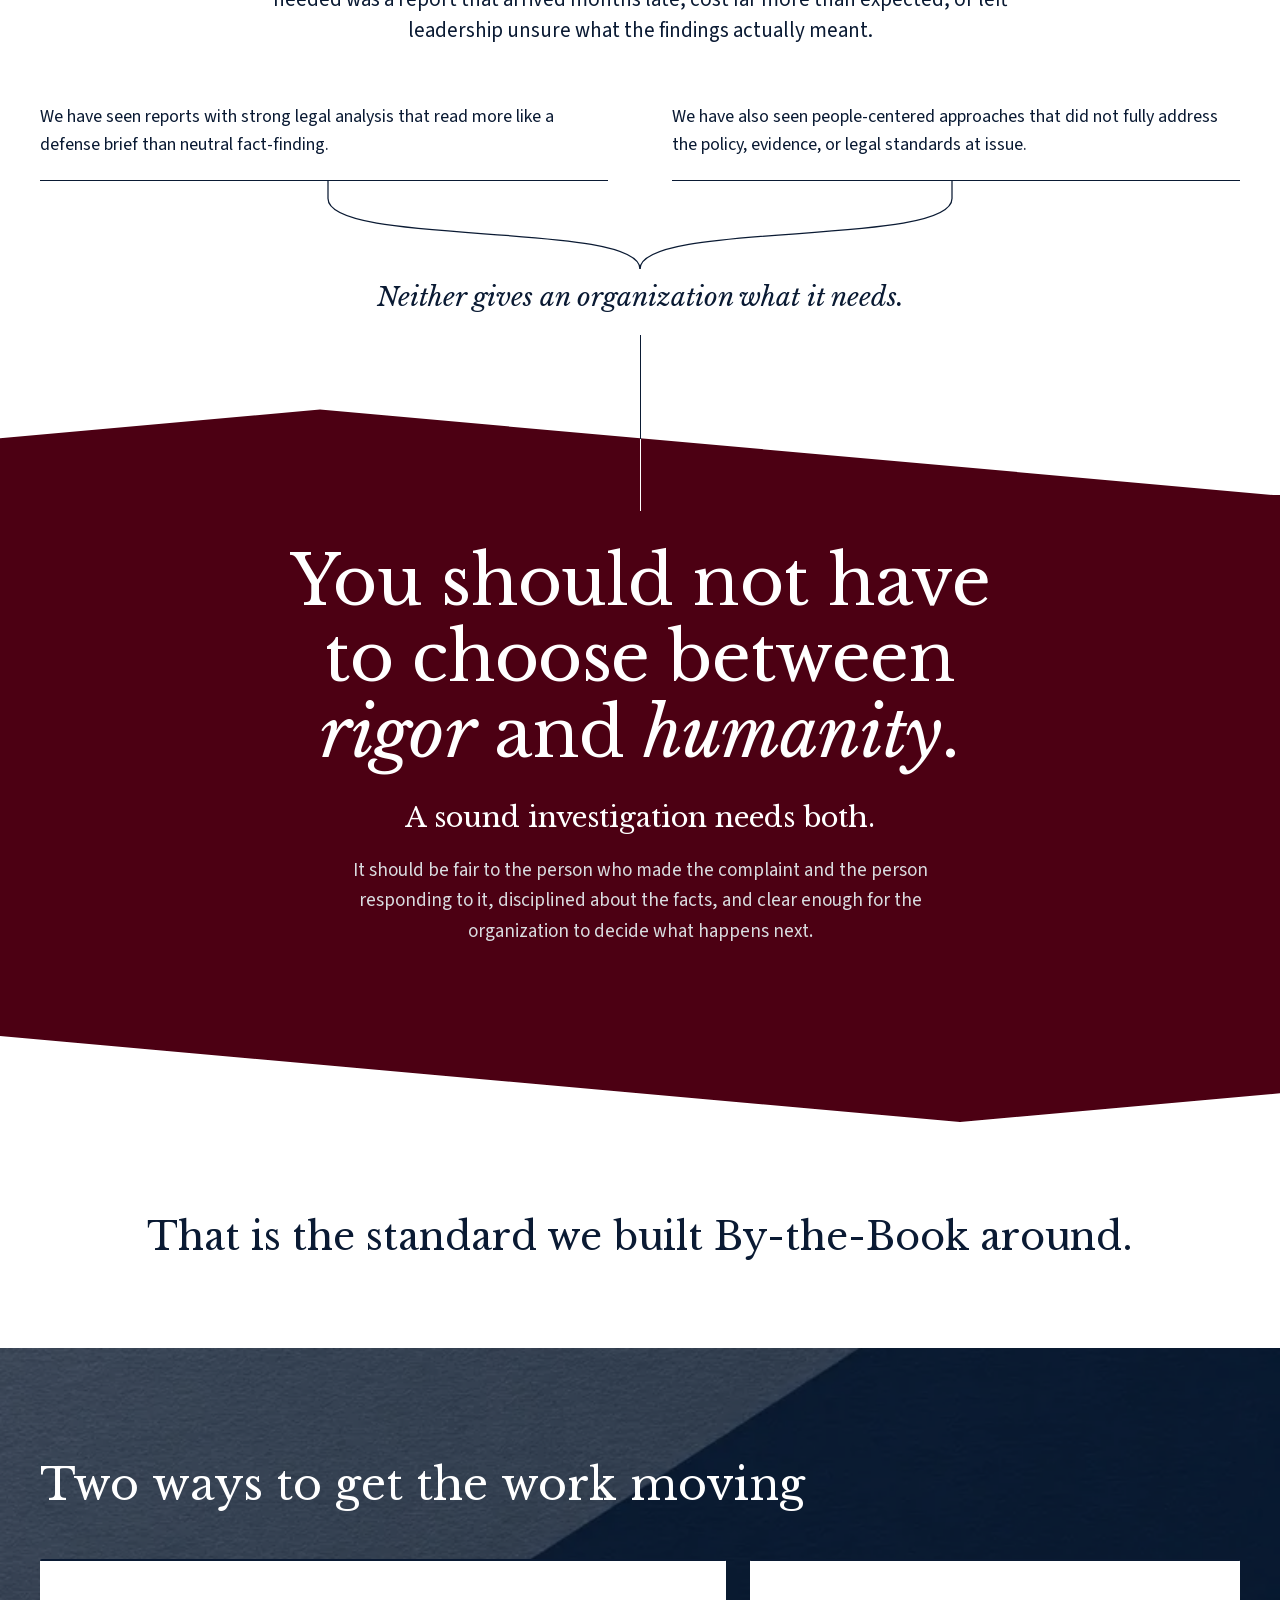
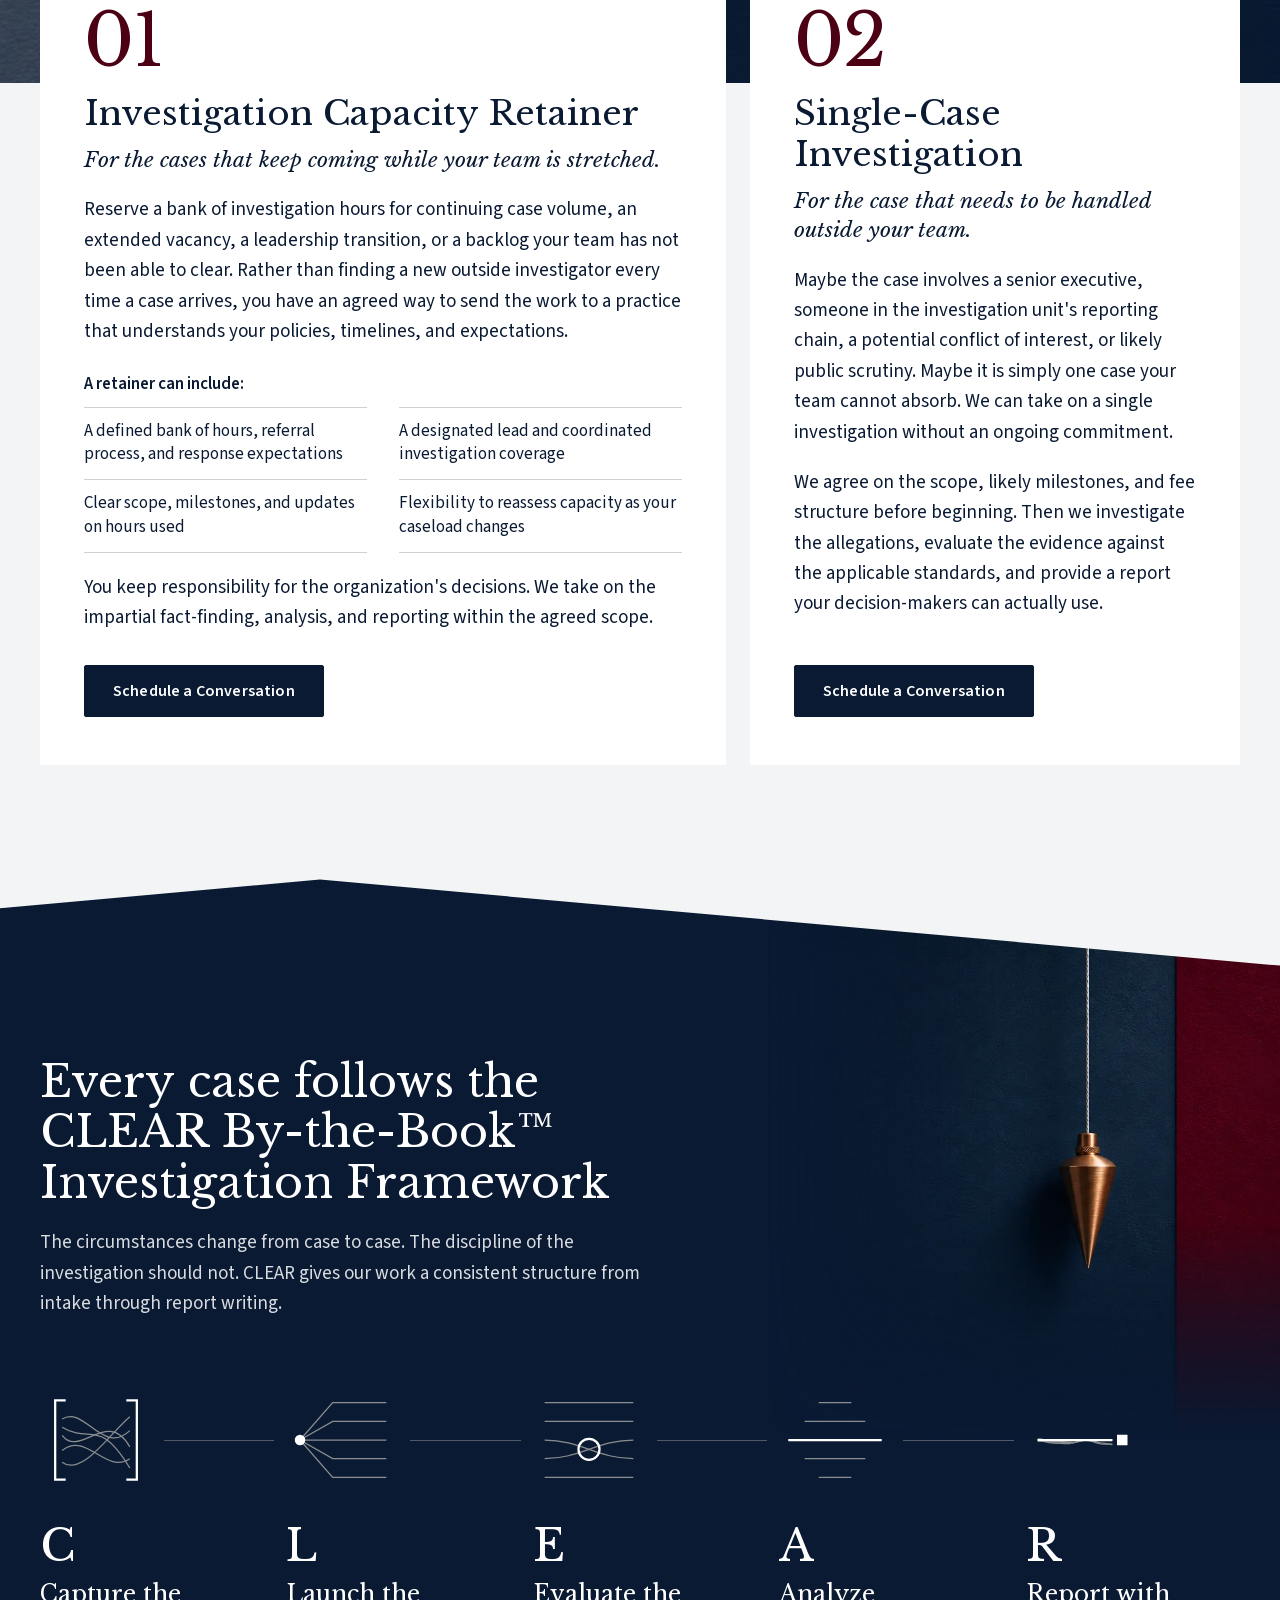
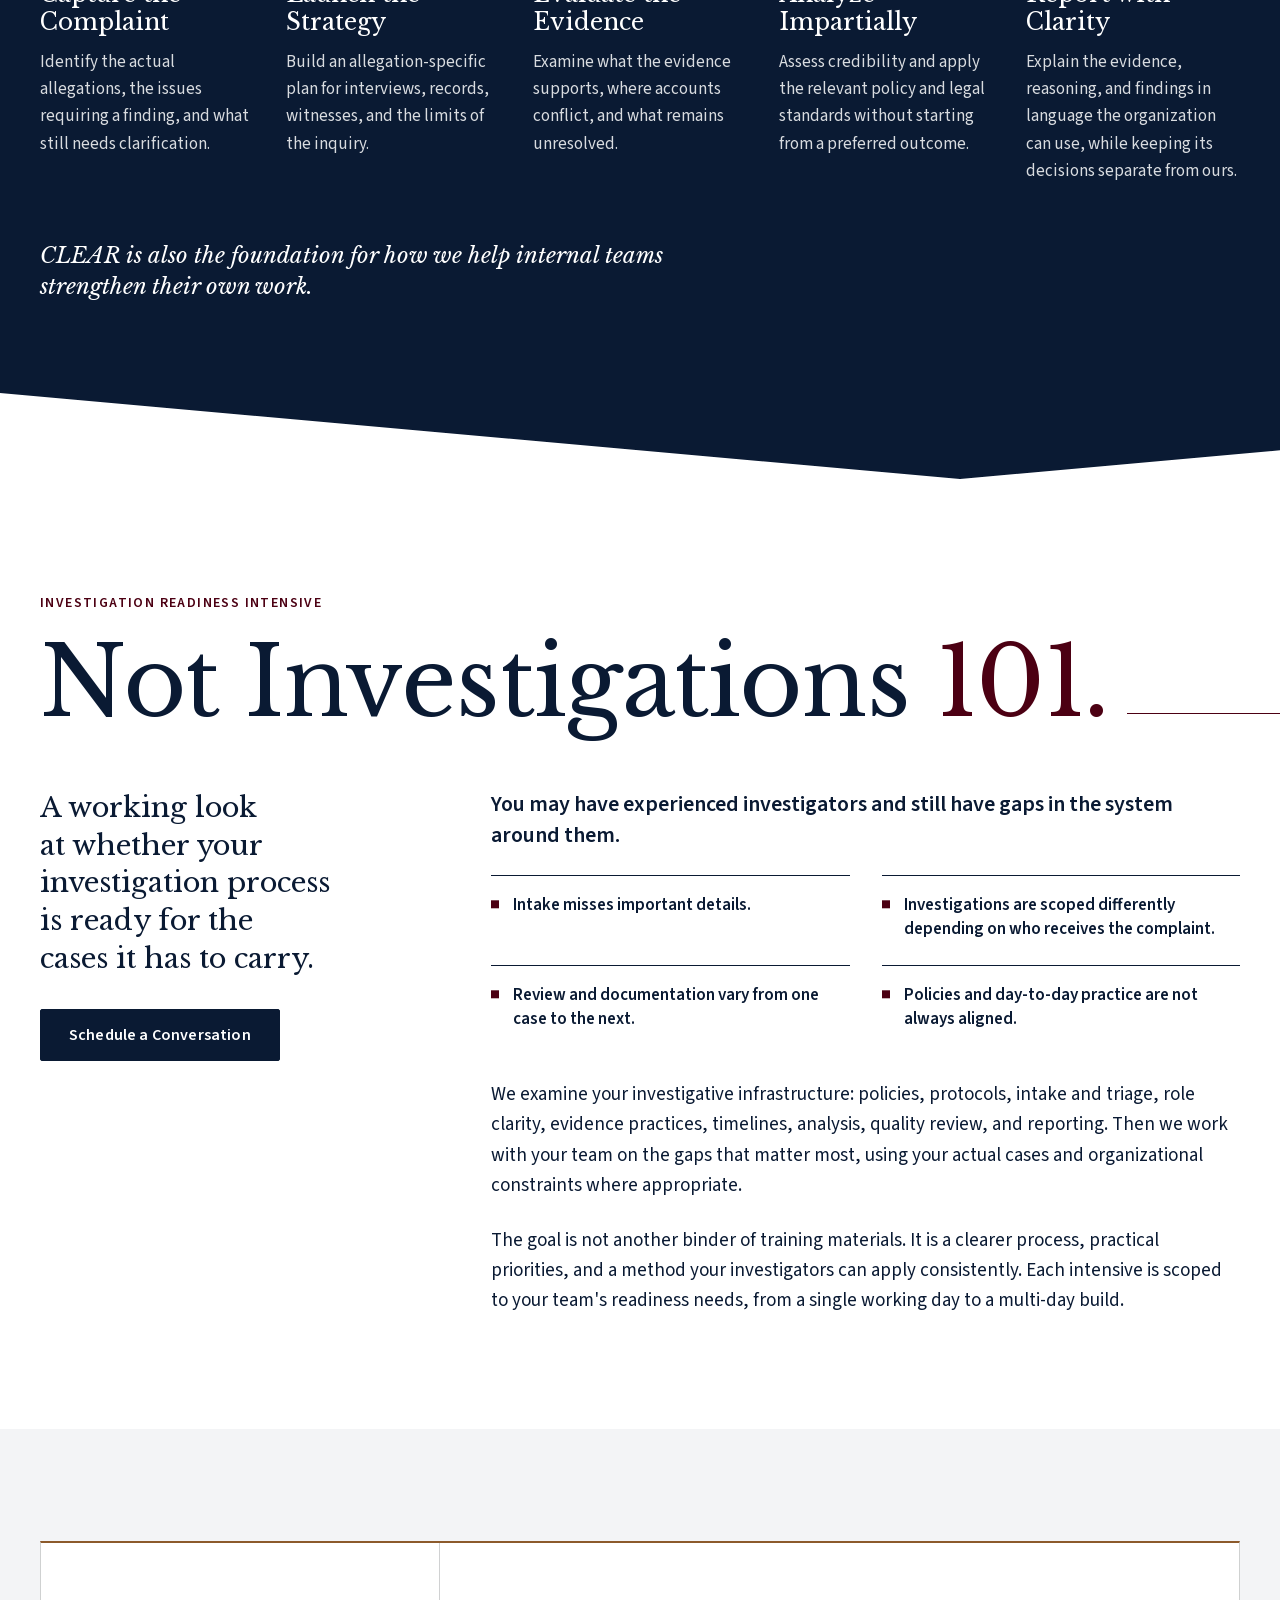
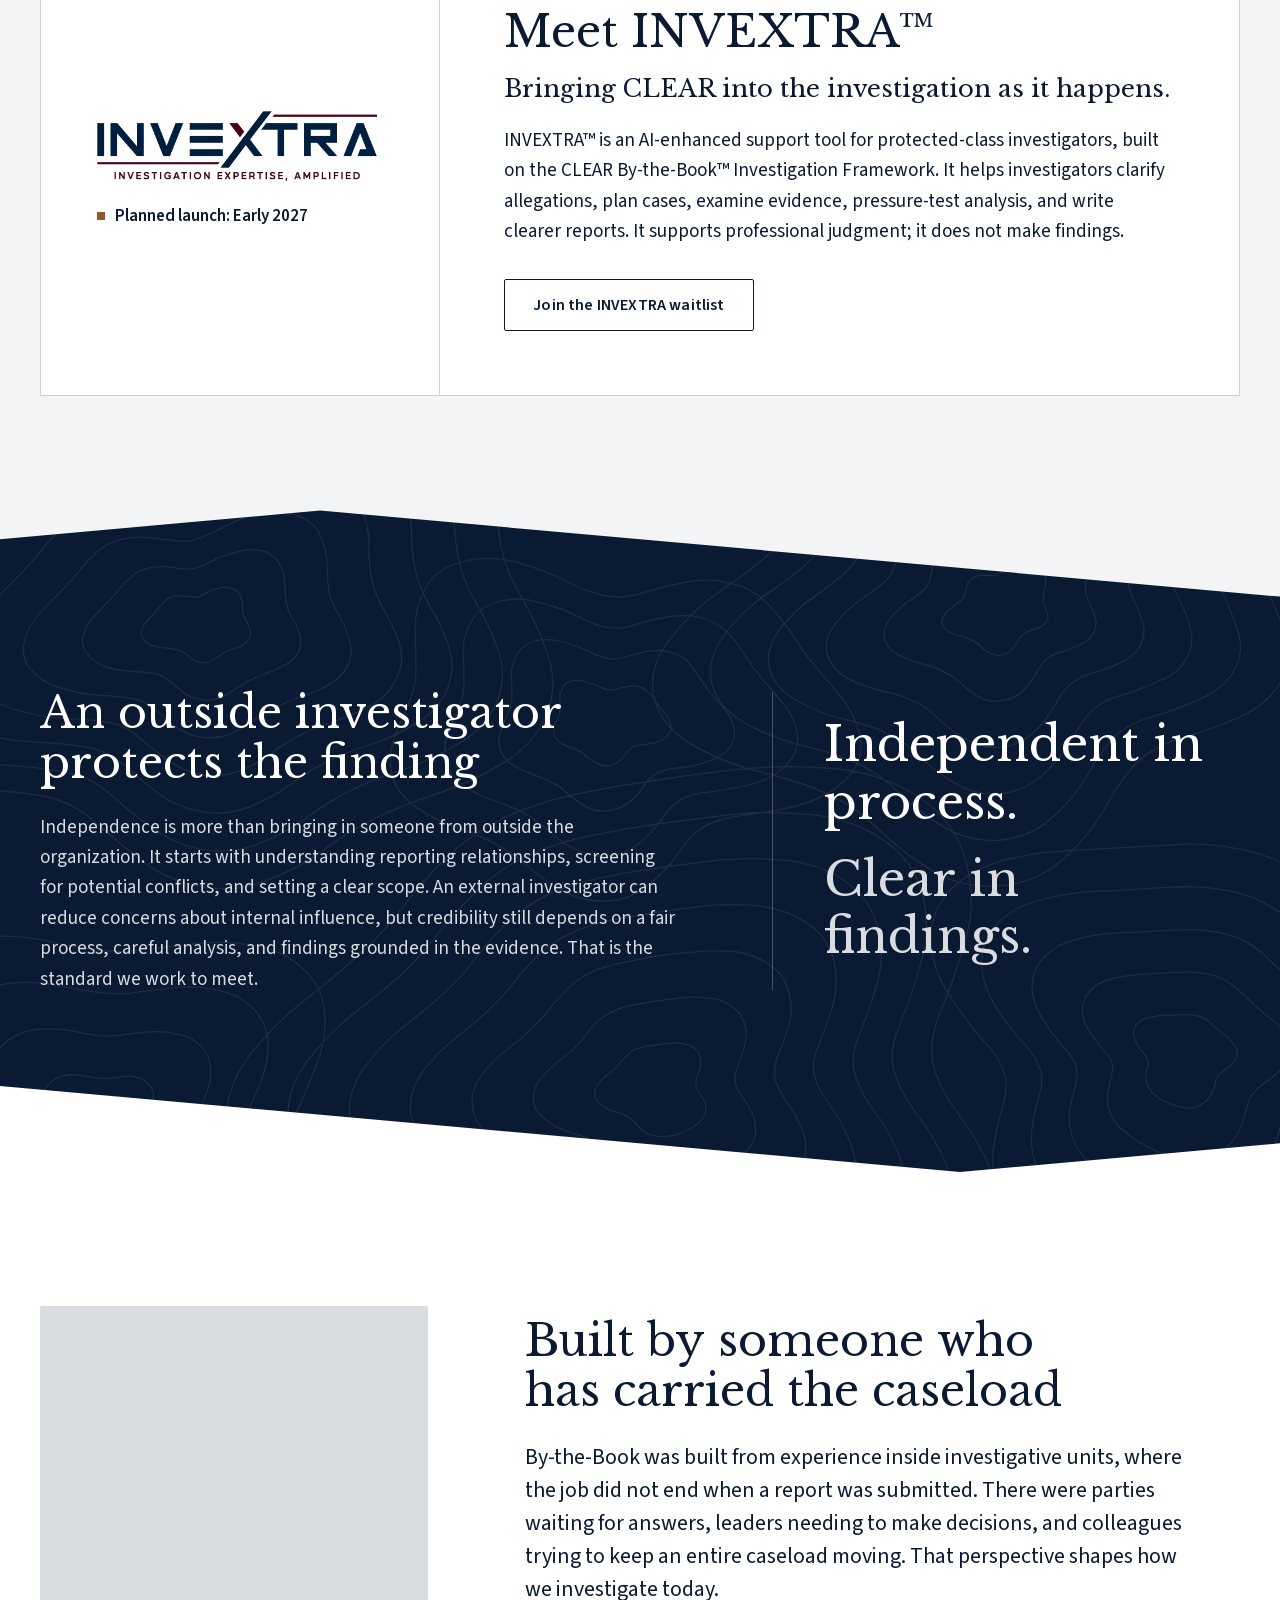
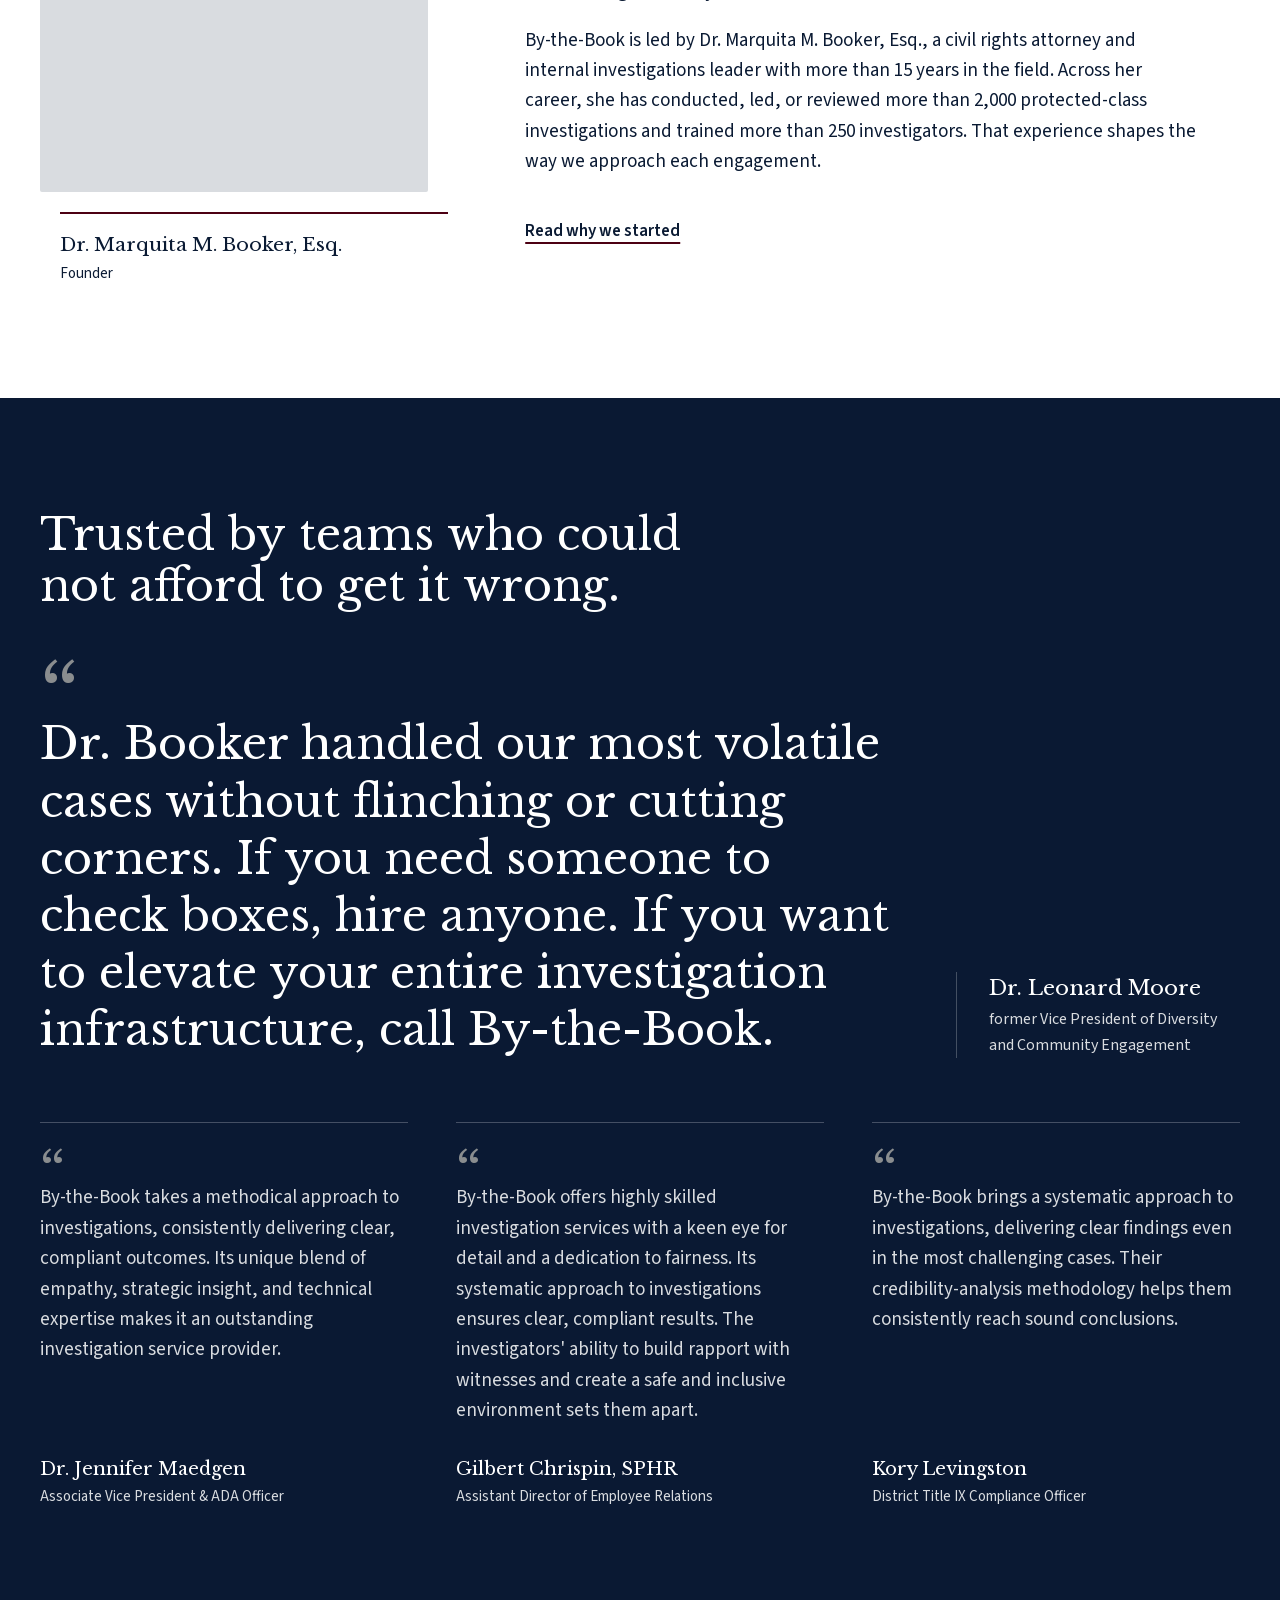
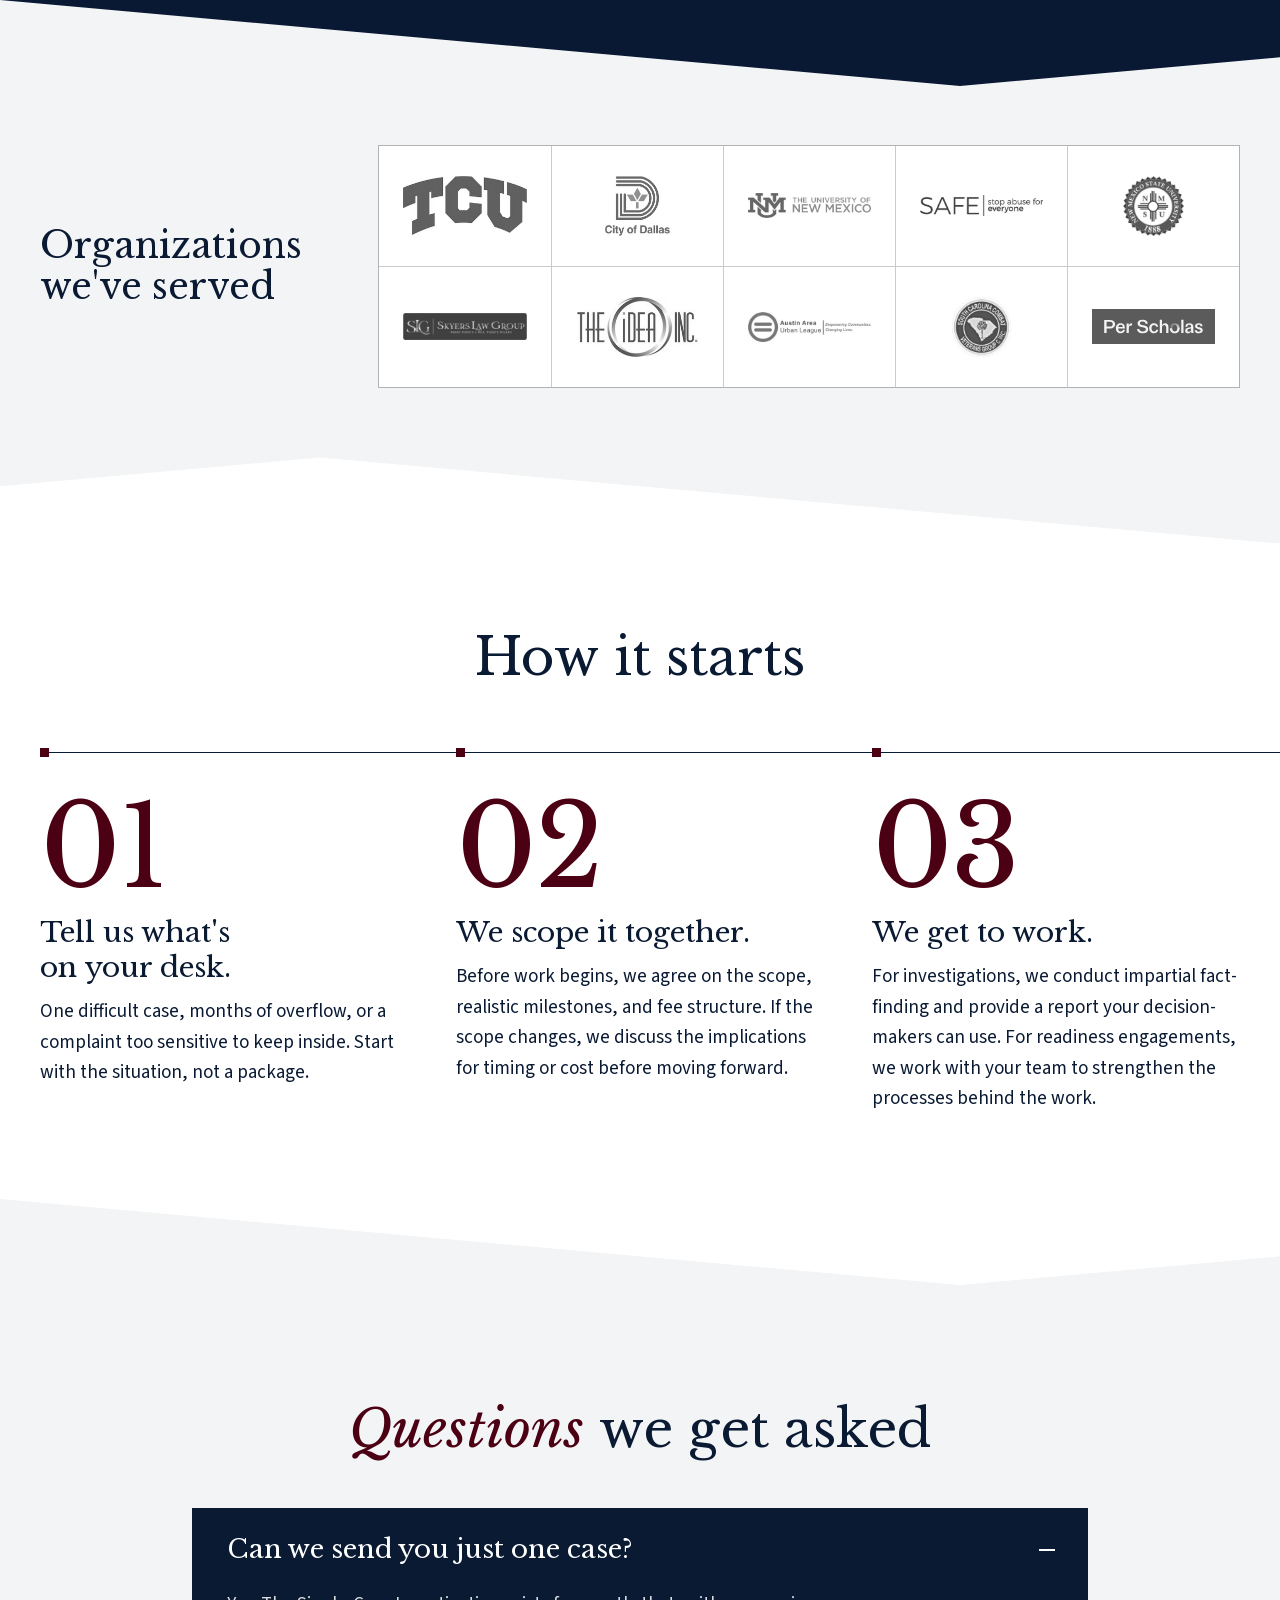
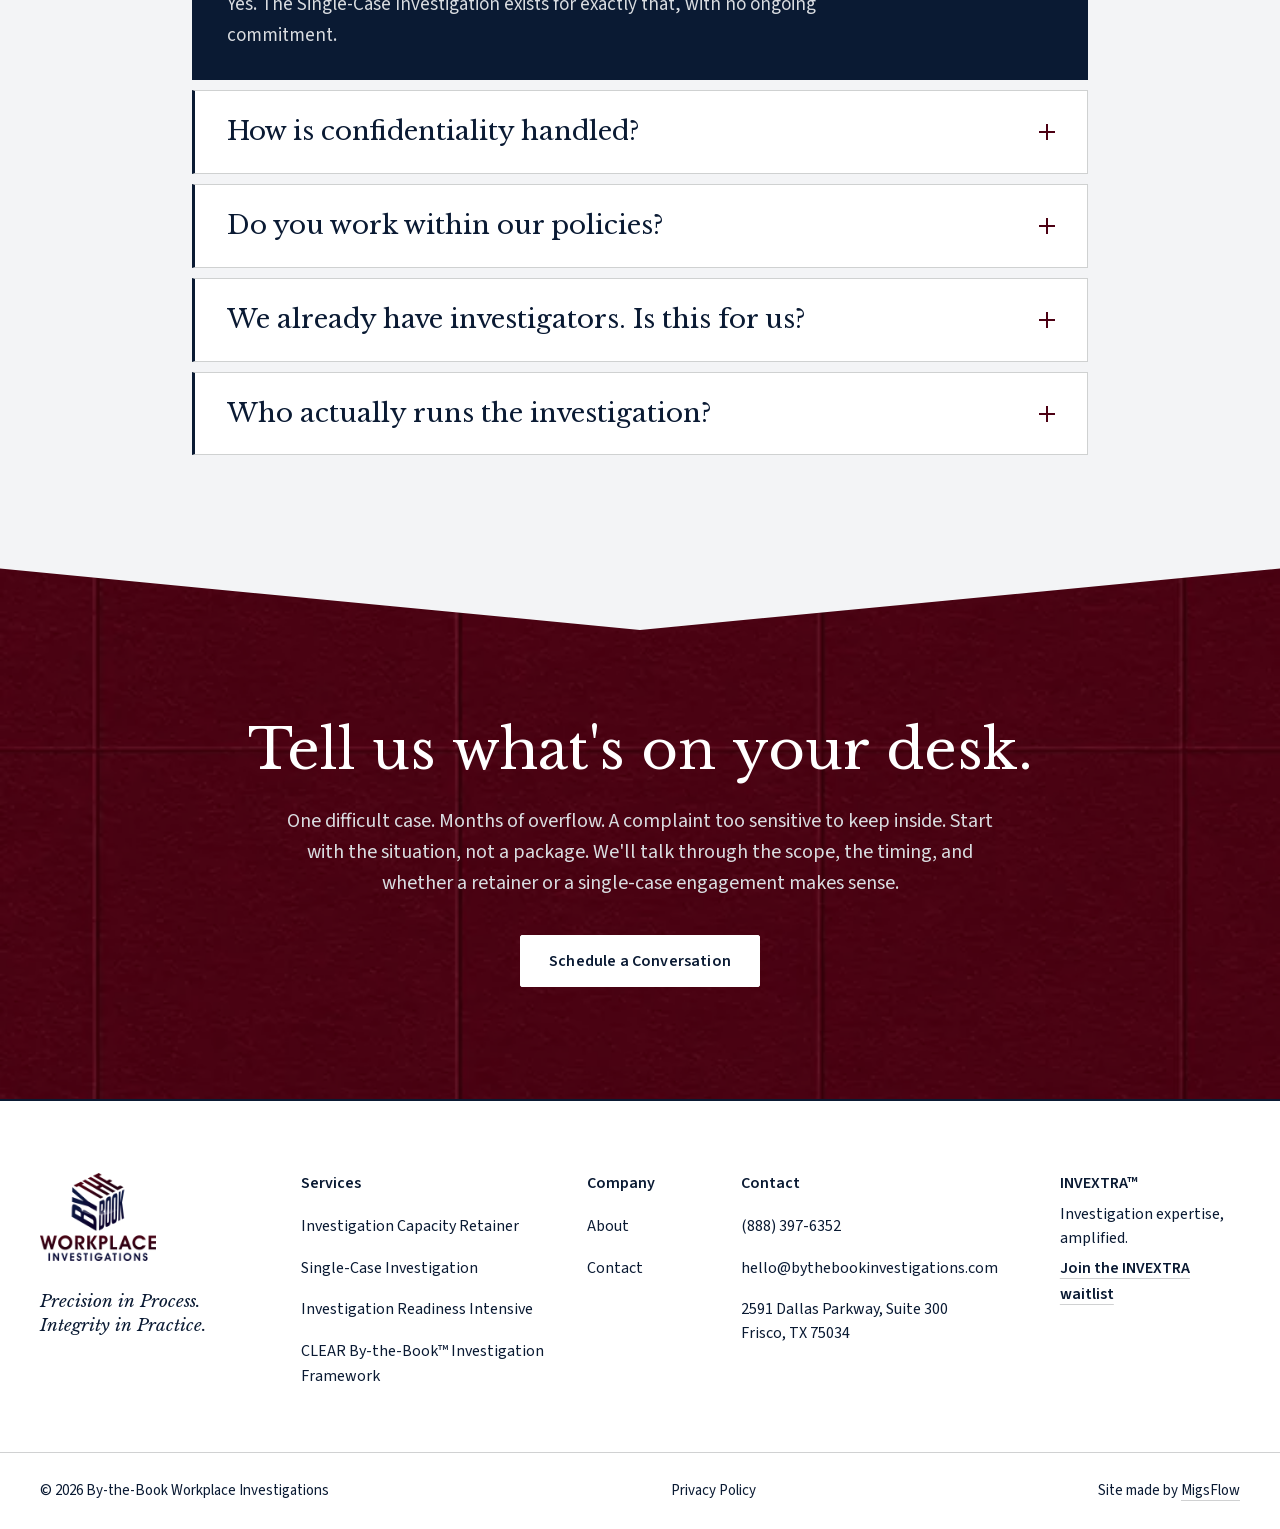
==== commit 530b4431: "When section: lighter grey band moved to the foot; remove the angled divider below it Co-Authored-By" ====
--- a/index.html
+++ b/index.html
@@ -234,9 +234,6 @@
                 emphasised). The rest of that paragraph follows it, inside the band;
              4. her closing line, back on white. -->
         <section class="standard" aria-labelledby="standard-title">
-            <!-- Angled divider from the grey section above: the same shape as the others, filled with that grey -->
-            <svg class="standard__divider" aria-hidden="true" xmlns="http://www.w3.org/2000/svg" viewBox="0 0 1000 100" preserveAspectRatio="none"><path d="M0 0v36L250 4l750 96V0H0z"/></svg>
-
             <div class="standard__inner container">
                 <h2 class="standard__title" id="standard-title" data-split="words">An outside investigation shouldn't become another <em class="accent">problem</em> to manage</h2>
                 <p class="standard__lead" data-reveal="fade" data-delay="2">You brought in help because the situation was already difficult. The last thing you needed was a report that arrived months late, cost far more than expected, or left leadership unsure what the findings actually meant.</p>
--- a/css/styles.css
+++ b/css/styles.css
@@ -312,16 +312,30 @@
 }
 
 /* ---------- When would you bring us in? ----------
-   Pale grey section. One idea runs through all of it, on phones and large screens alike:
+   Pale grey section with angled white planes behind it. One idea runs through all of it, on
+   phones and large screens alike:
    a thin line comes in from the LEFT edge of the screen, the next from the RIGHT, and so on.
    1. the heading and the five situations, alternating left and right;
    2. "Sometimes...": capacity from the left, distance from the right, then "both" in the
       middle with a line reaching it from each side;
    3. the closing paragraph. */
 .when {
+  position: relative;
+  isolation: isolate;            /* keeps the background layer's z-index inside this section */
   padding-block: var(--space-section);
   background: var(--color-wash);
   overflow-x: clip;              /* the lines are drawn wider than the screen; this trims them at the edges */
+}
+/* Background: two broad white planes lying at an angle across the grey, and one slightly
+   darker grey band at the foot of the section, below "Sometimes you need both." (a vector
+   drawing, images/illustrations/planes.svg). It is stretched to fill the section whatever
+   its shape. The band runs down to the bottom edge, where the white section below begins. */
+.when::before {
+  content: "";
+  position: absolute;
+  inset: 0;
+  z-index: -1;
+  background: url("../images/illustrations/planes.svg") center / 100% 100% no-repeat;
 }
 .when__title {
   font-size: clamp(2rem, 1.5rem + 2.4vw, 3.25rem);
@@ -497,18 +511,11 @@
    "Neither..." down, because the join happens in the middle. */
 .standard {
   position: relative;
-  --divider-h: clamp(2.5rem, 7vw, 6.5rem);
-  padding-top: calc(var(--space-section) + var(--divider-h) * 0.75);   /* room for the divider */
-}
-/* Angled divider: the grey of the section above, cutting down into this white one */
-.standard__divider {
-  position: absolute;
-  top: -1px;
-  left: 0;
-  width: 100%;
-  height: var(--divider-h);
-  fill: var(--color-wash);
-}
+  --divider-h: clamp(2.5rem, 7vw, 6.5rem);   /* height of the angled edges of the burgundy band */
+  padding-top: var(--space-section);
+}
+/* (No angled divider at the top of this section: the section above ends in its own grey
+   band, so the two meet on a straight edge.) */
 
 .standard__title {
   max-width: 18em;
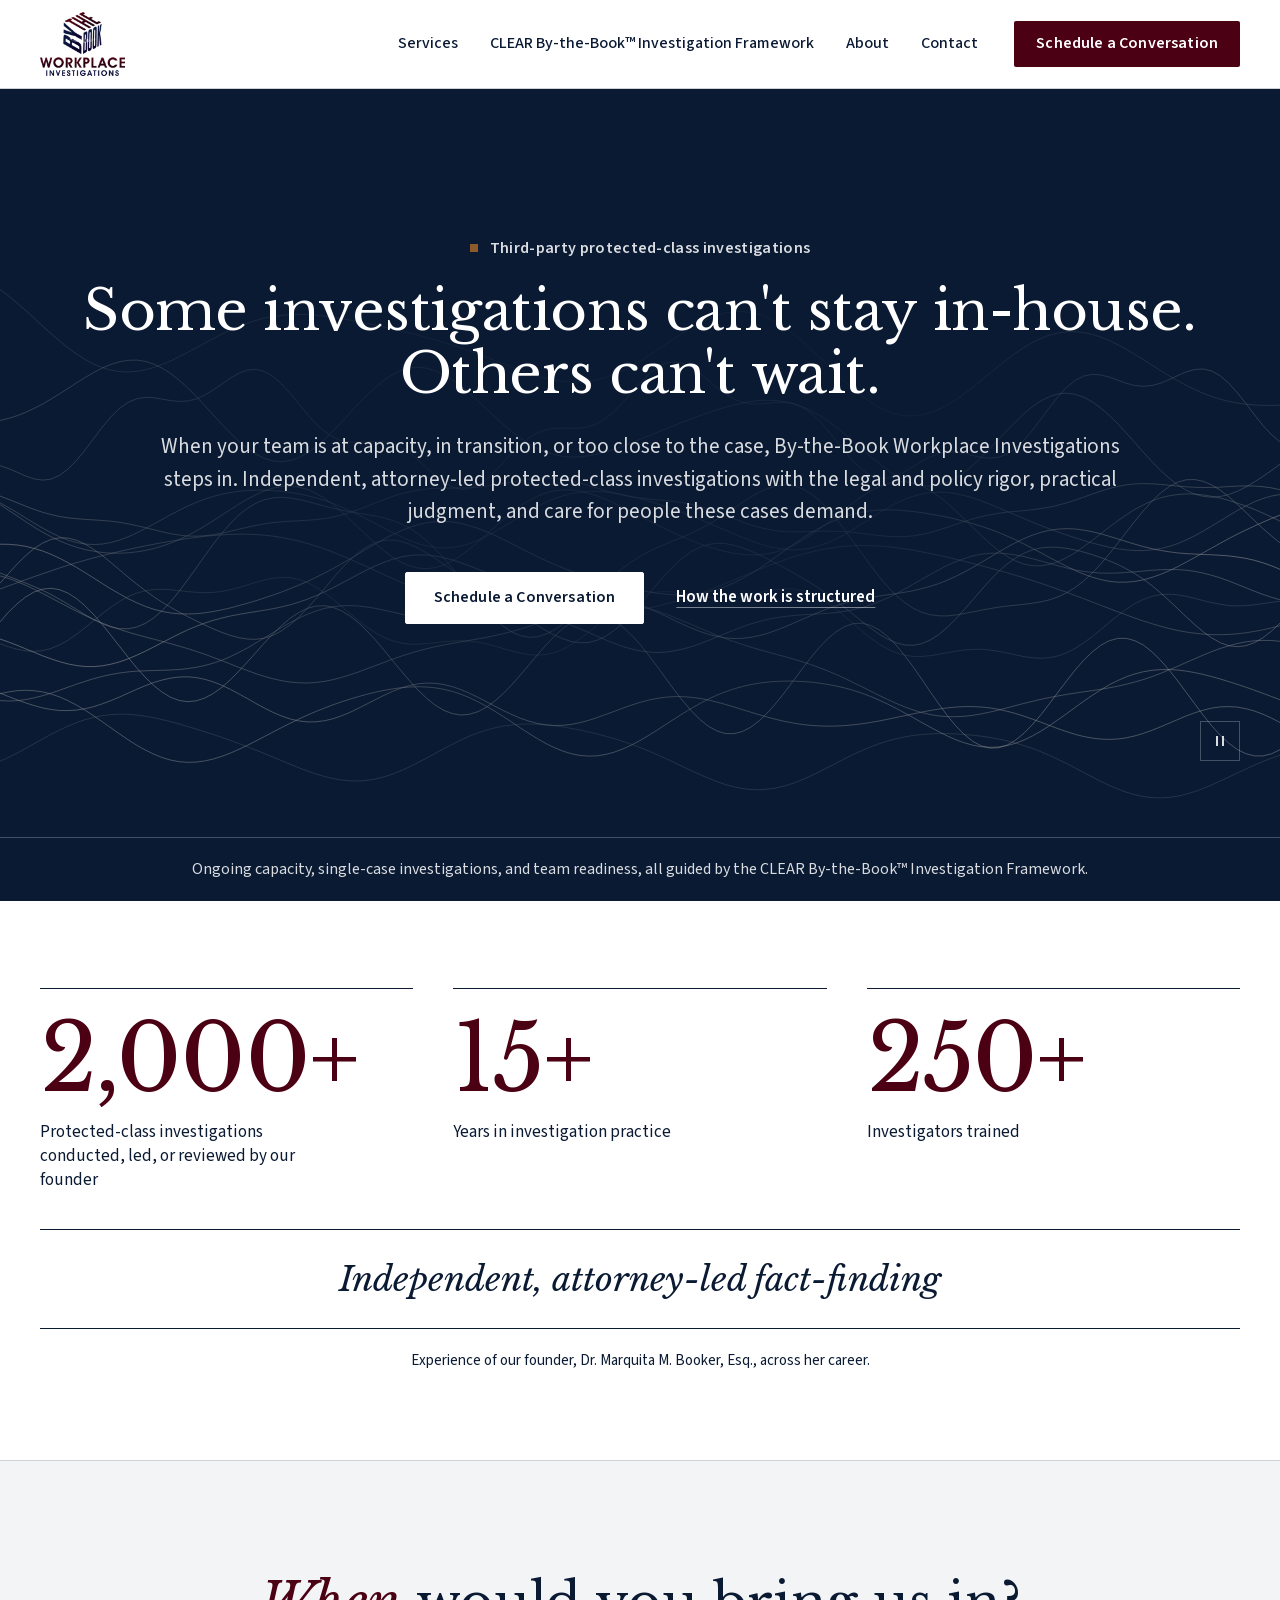
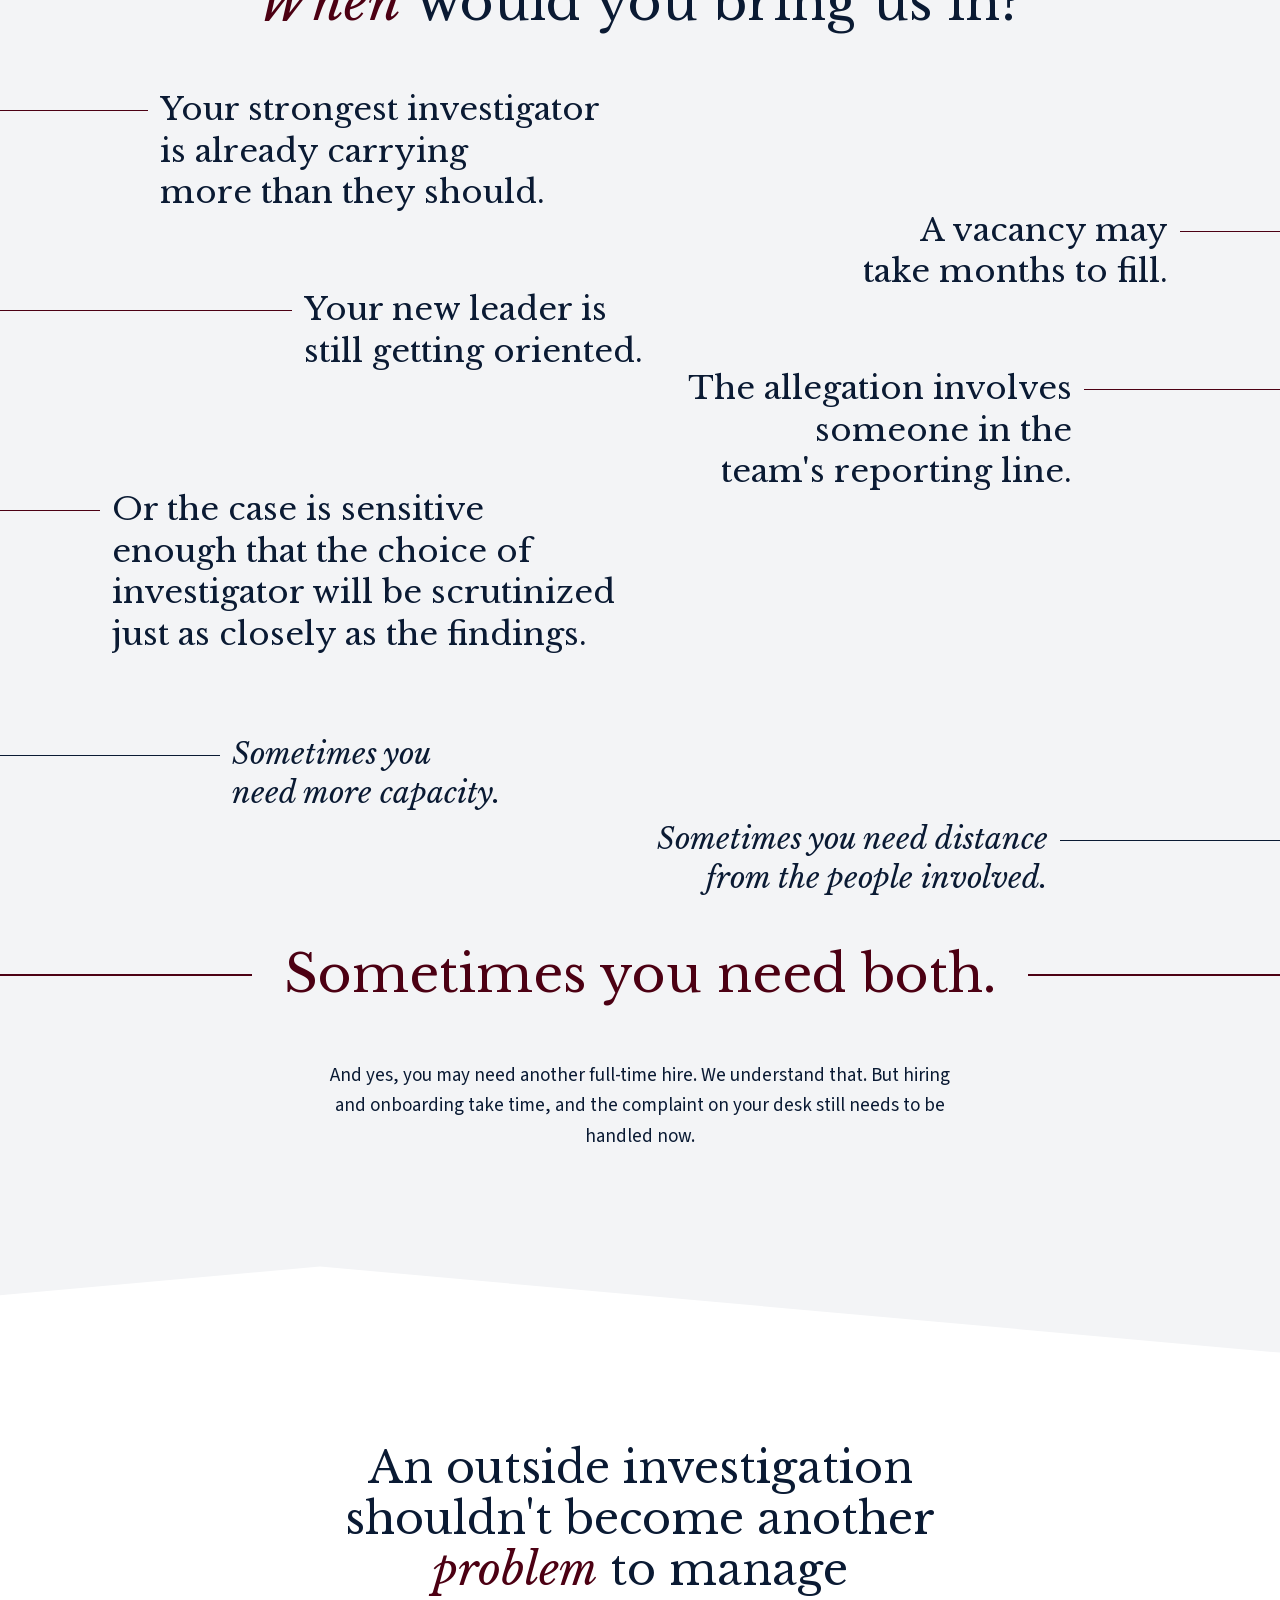
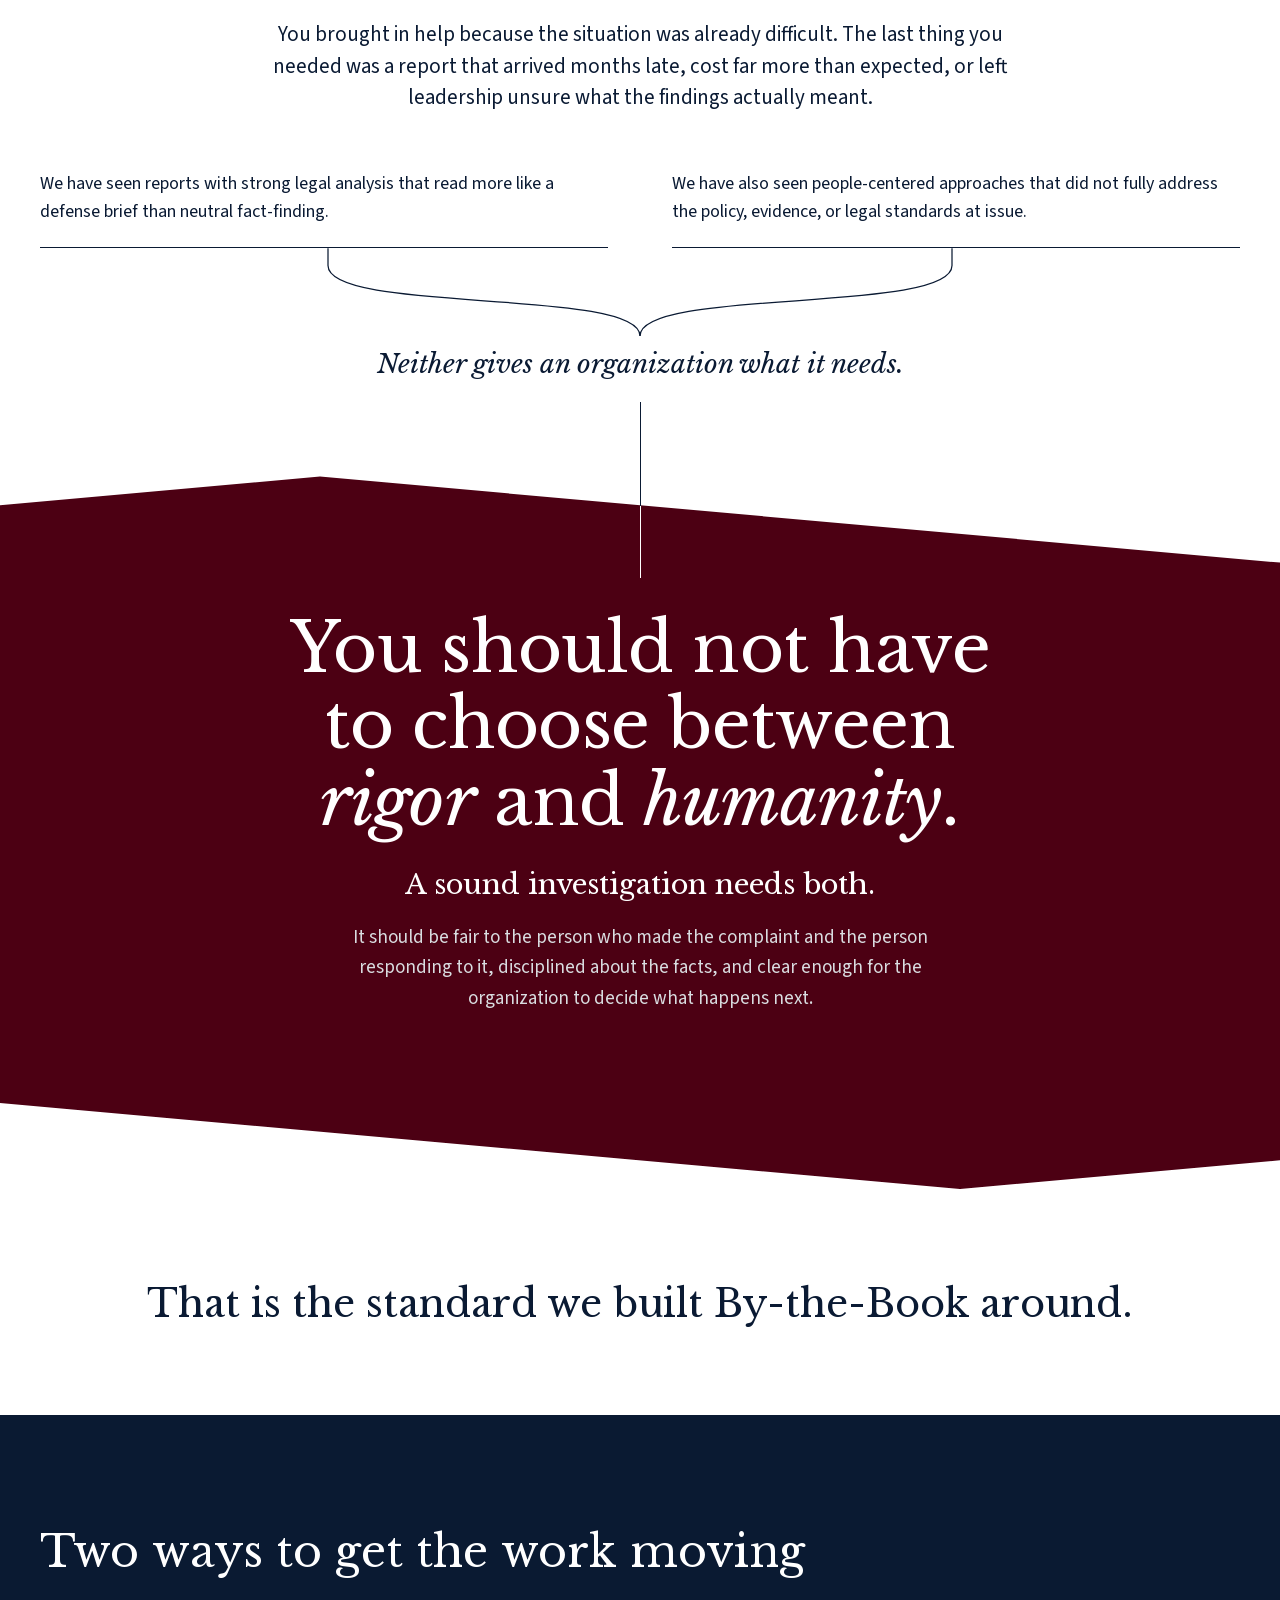
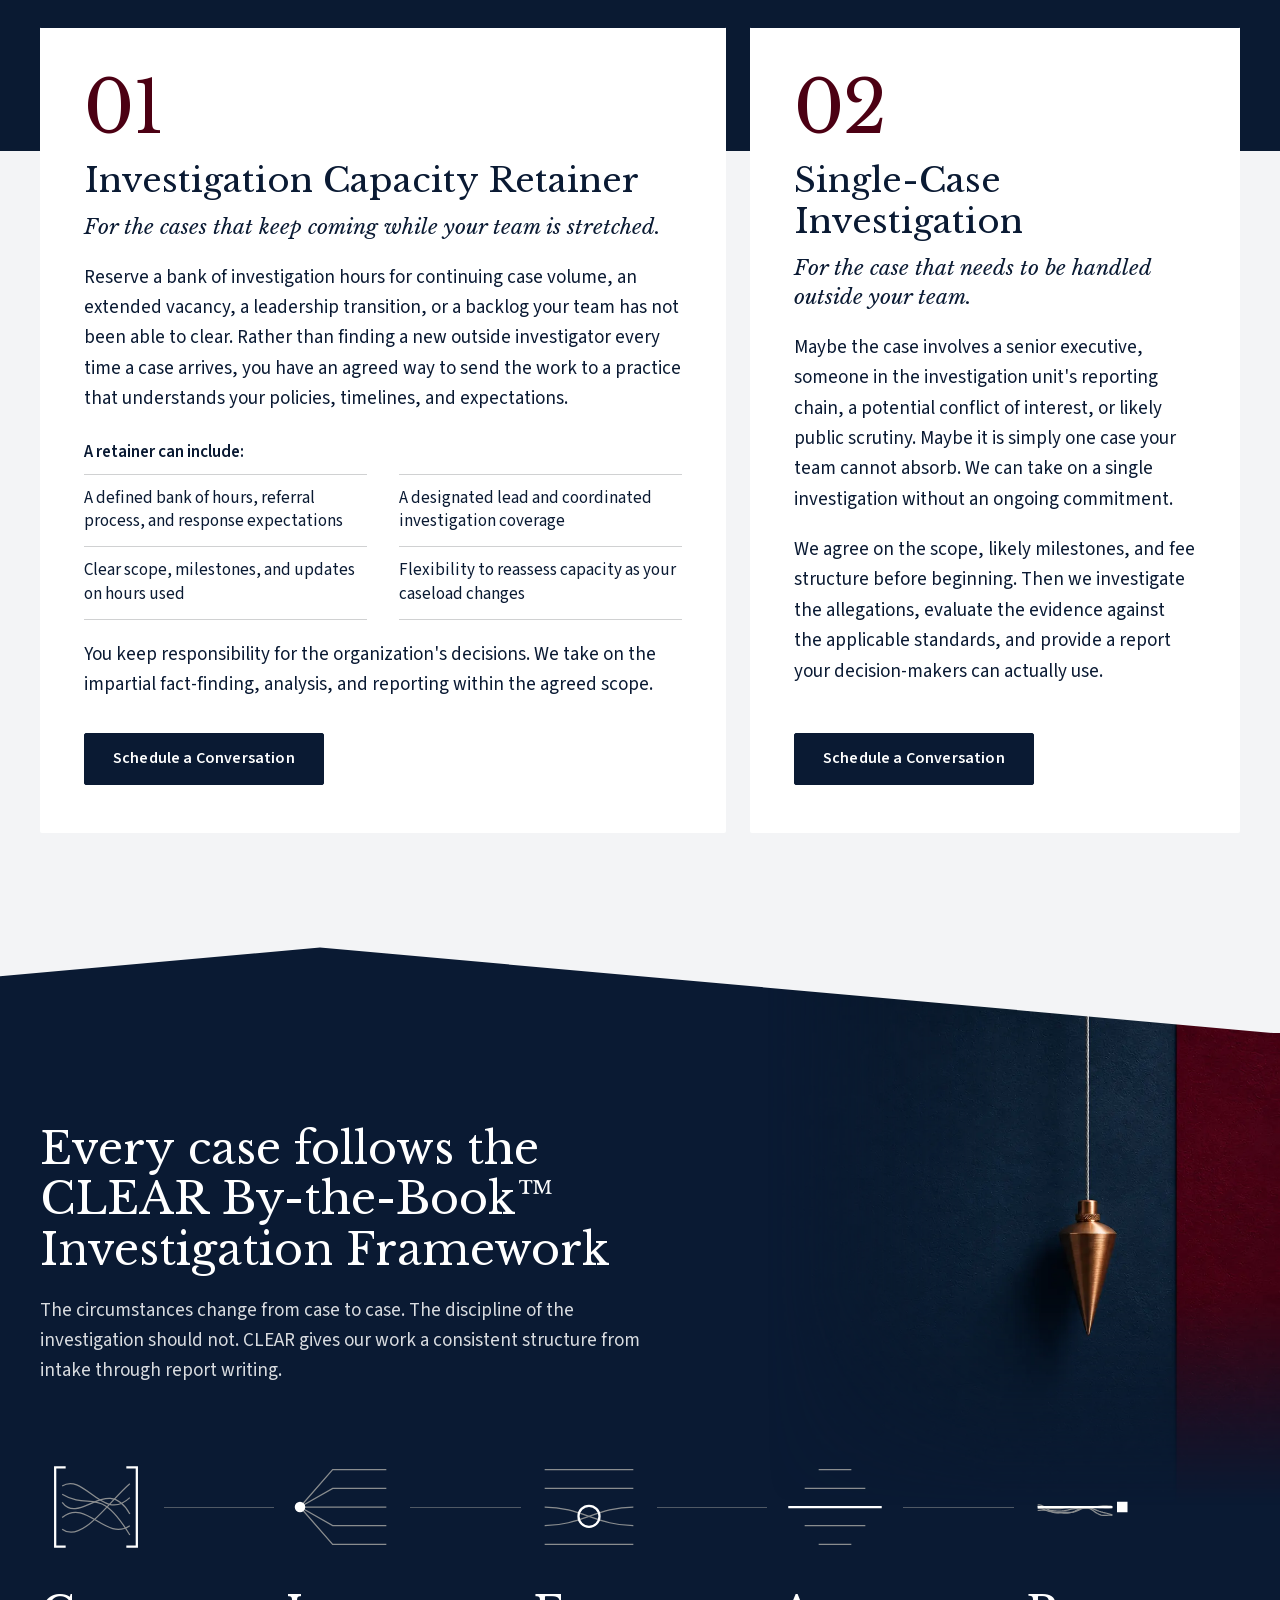
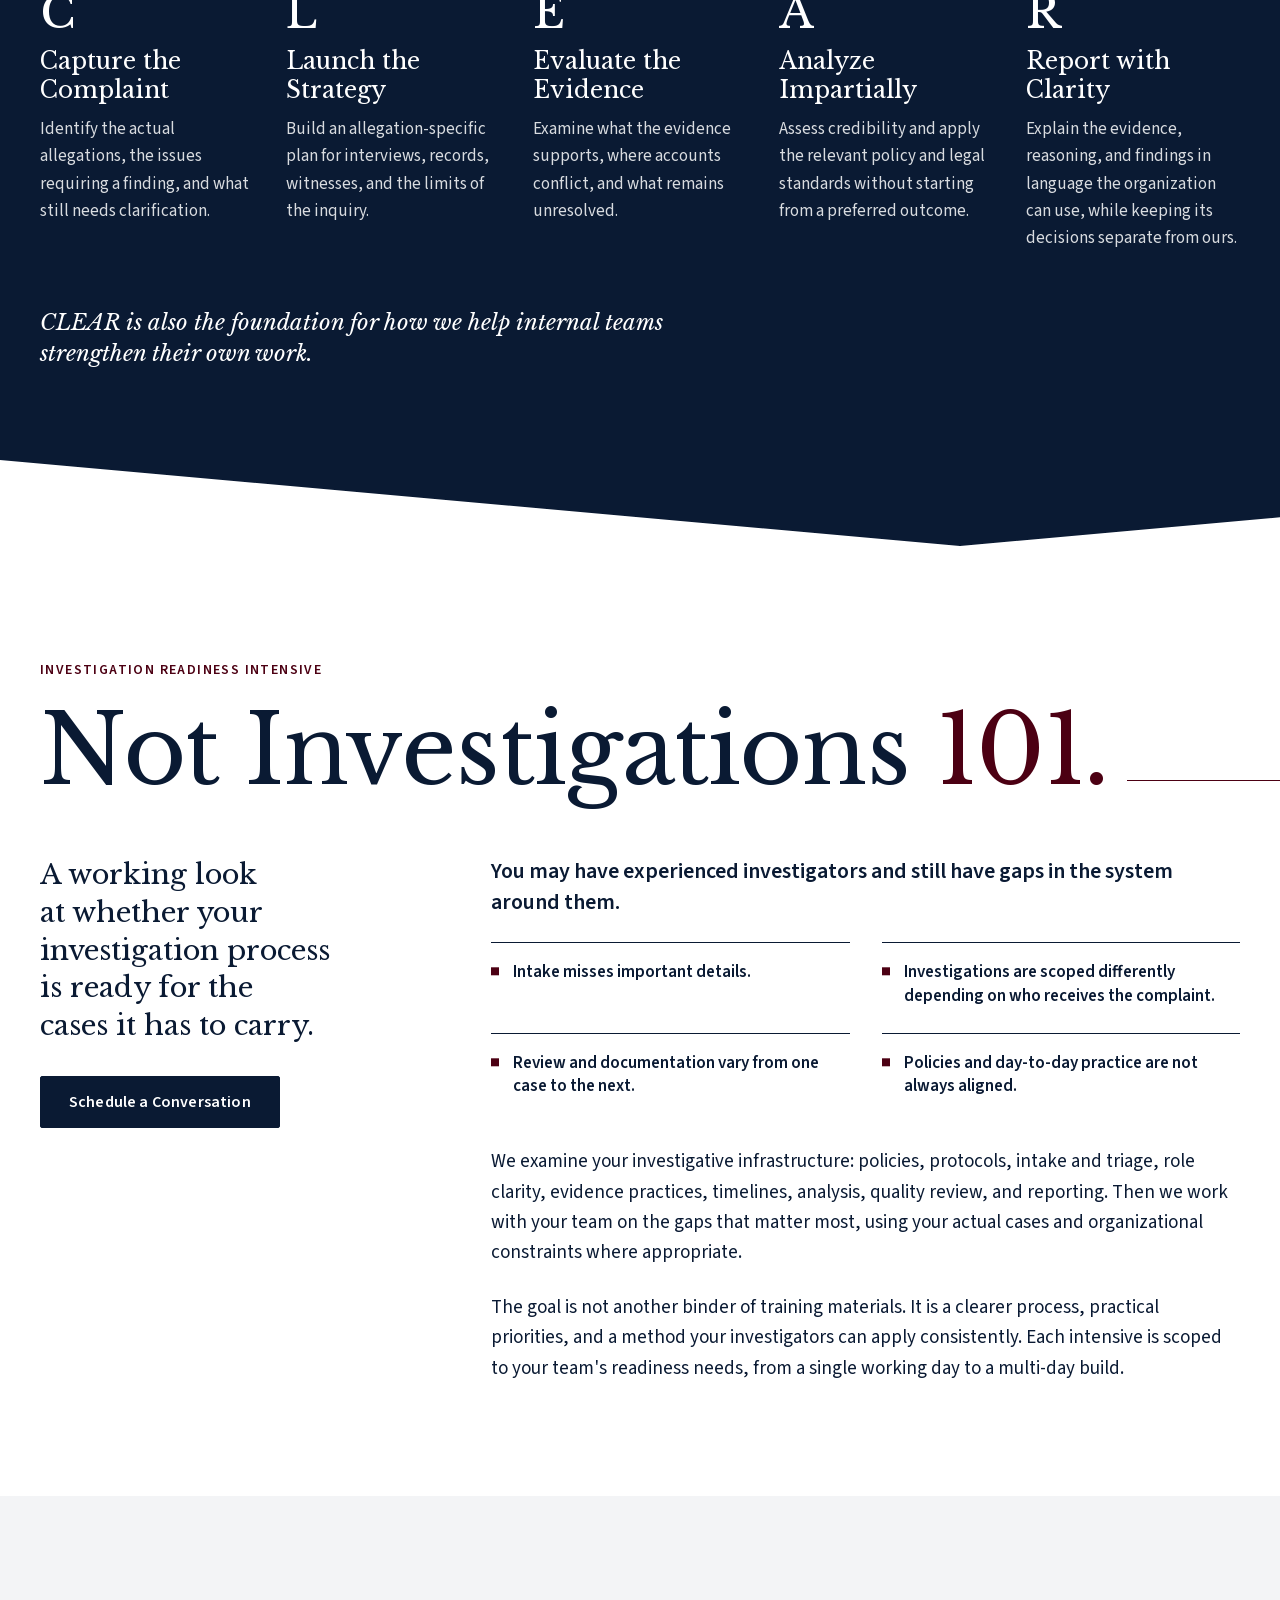
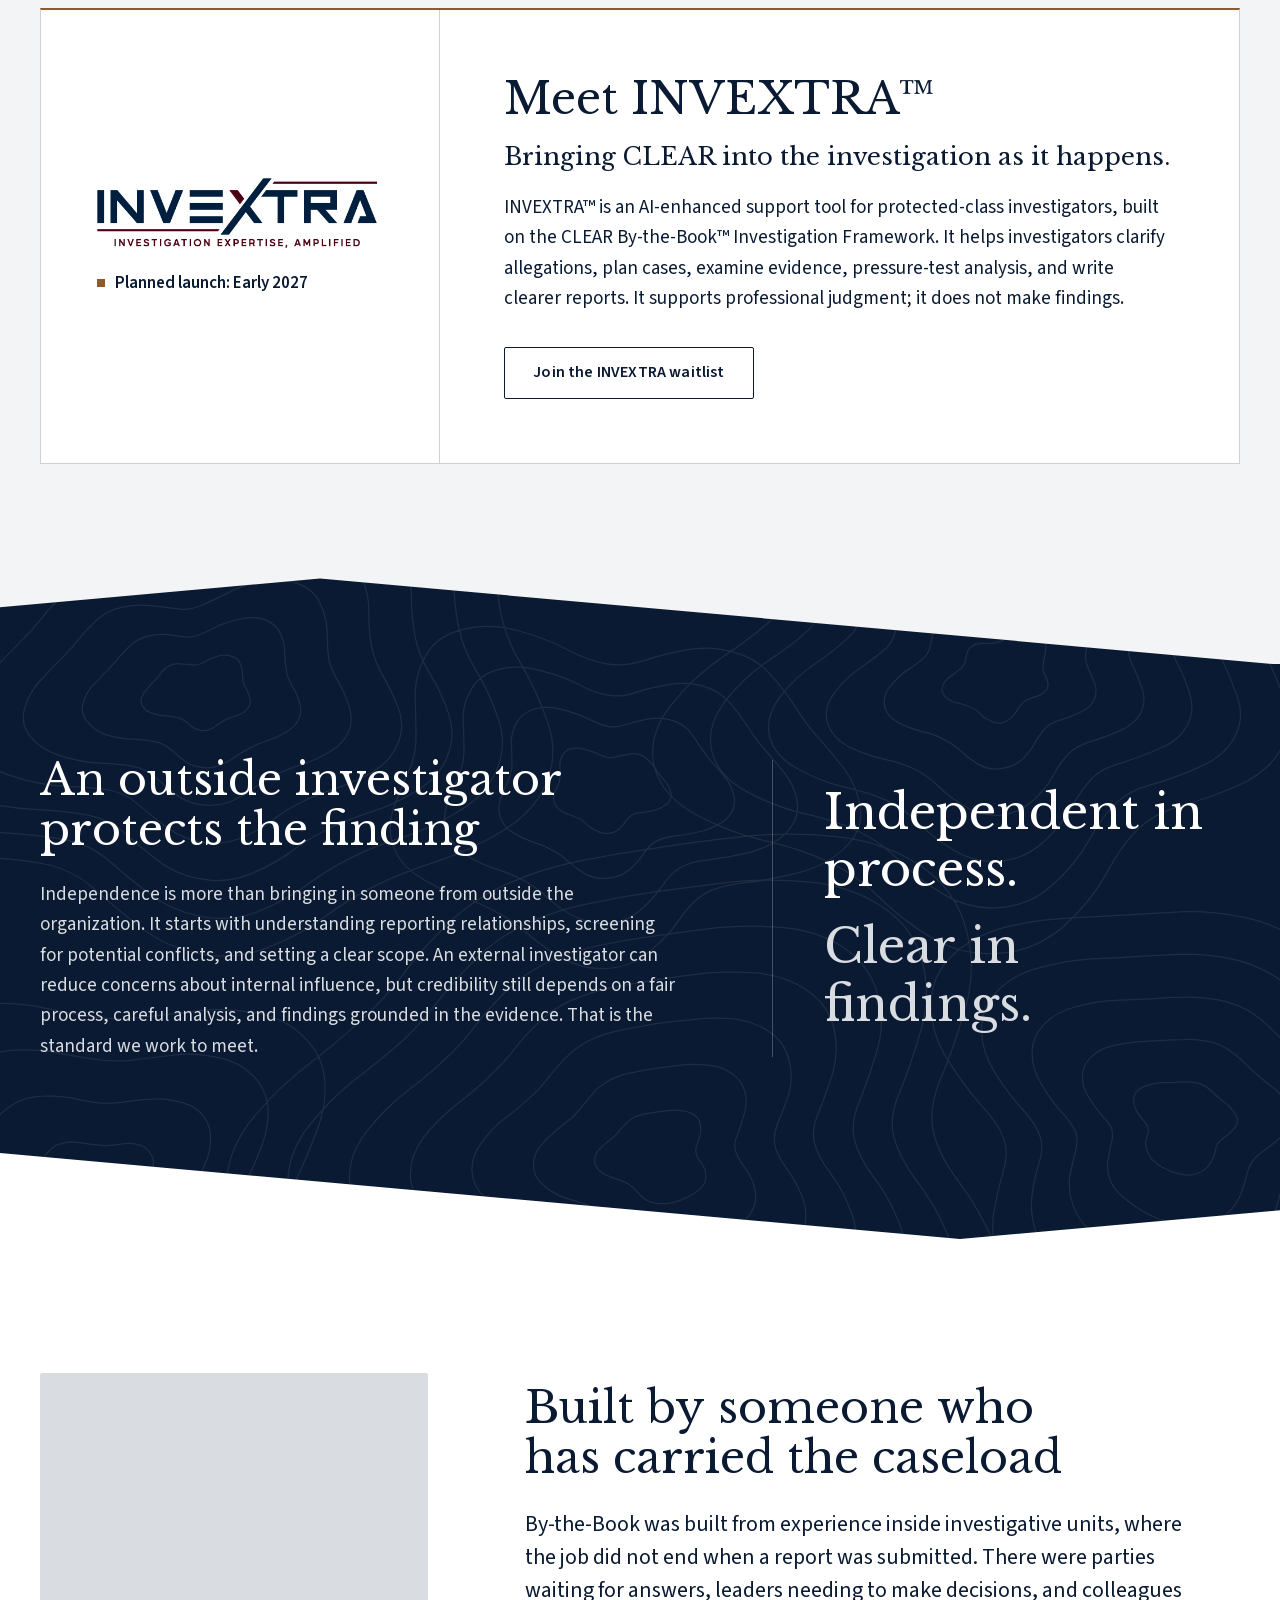
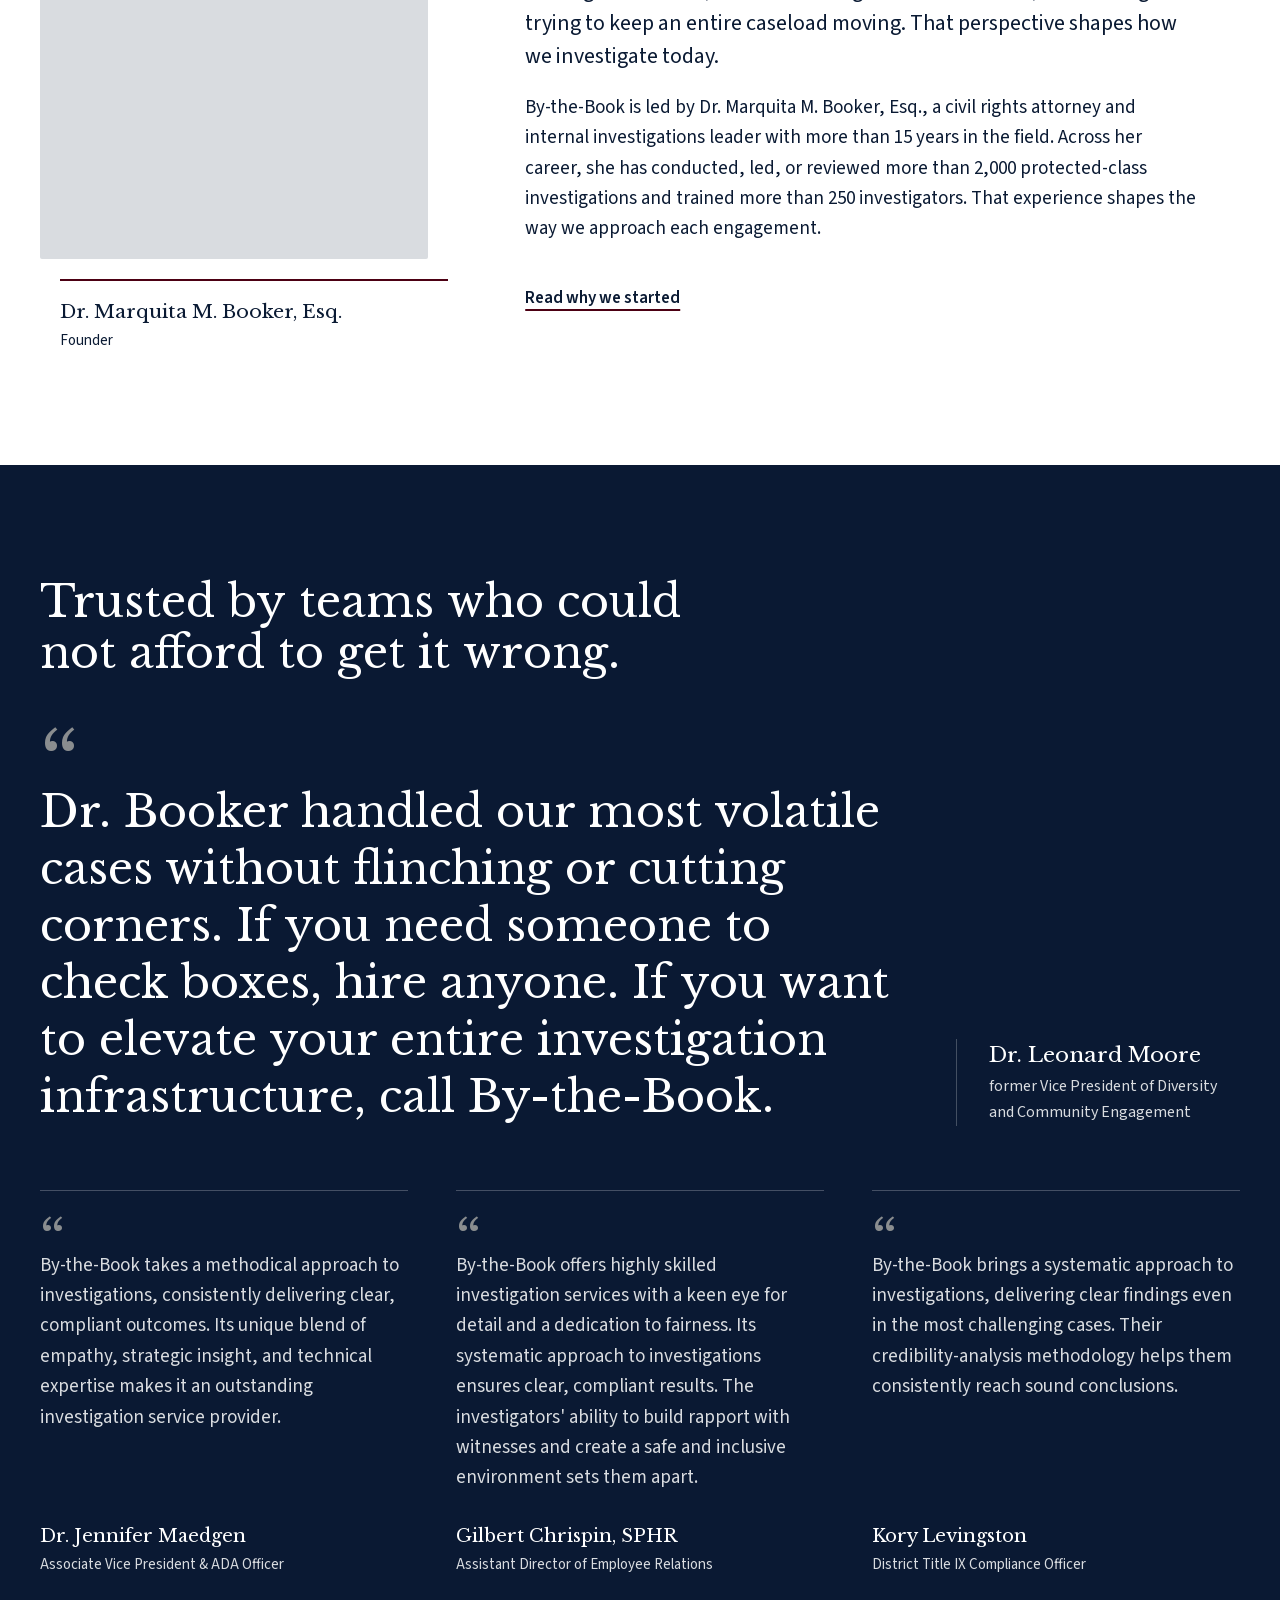
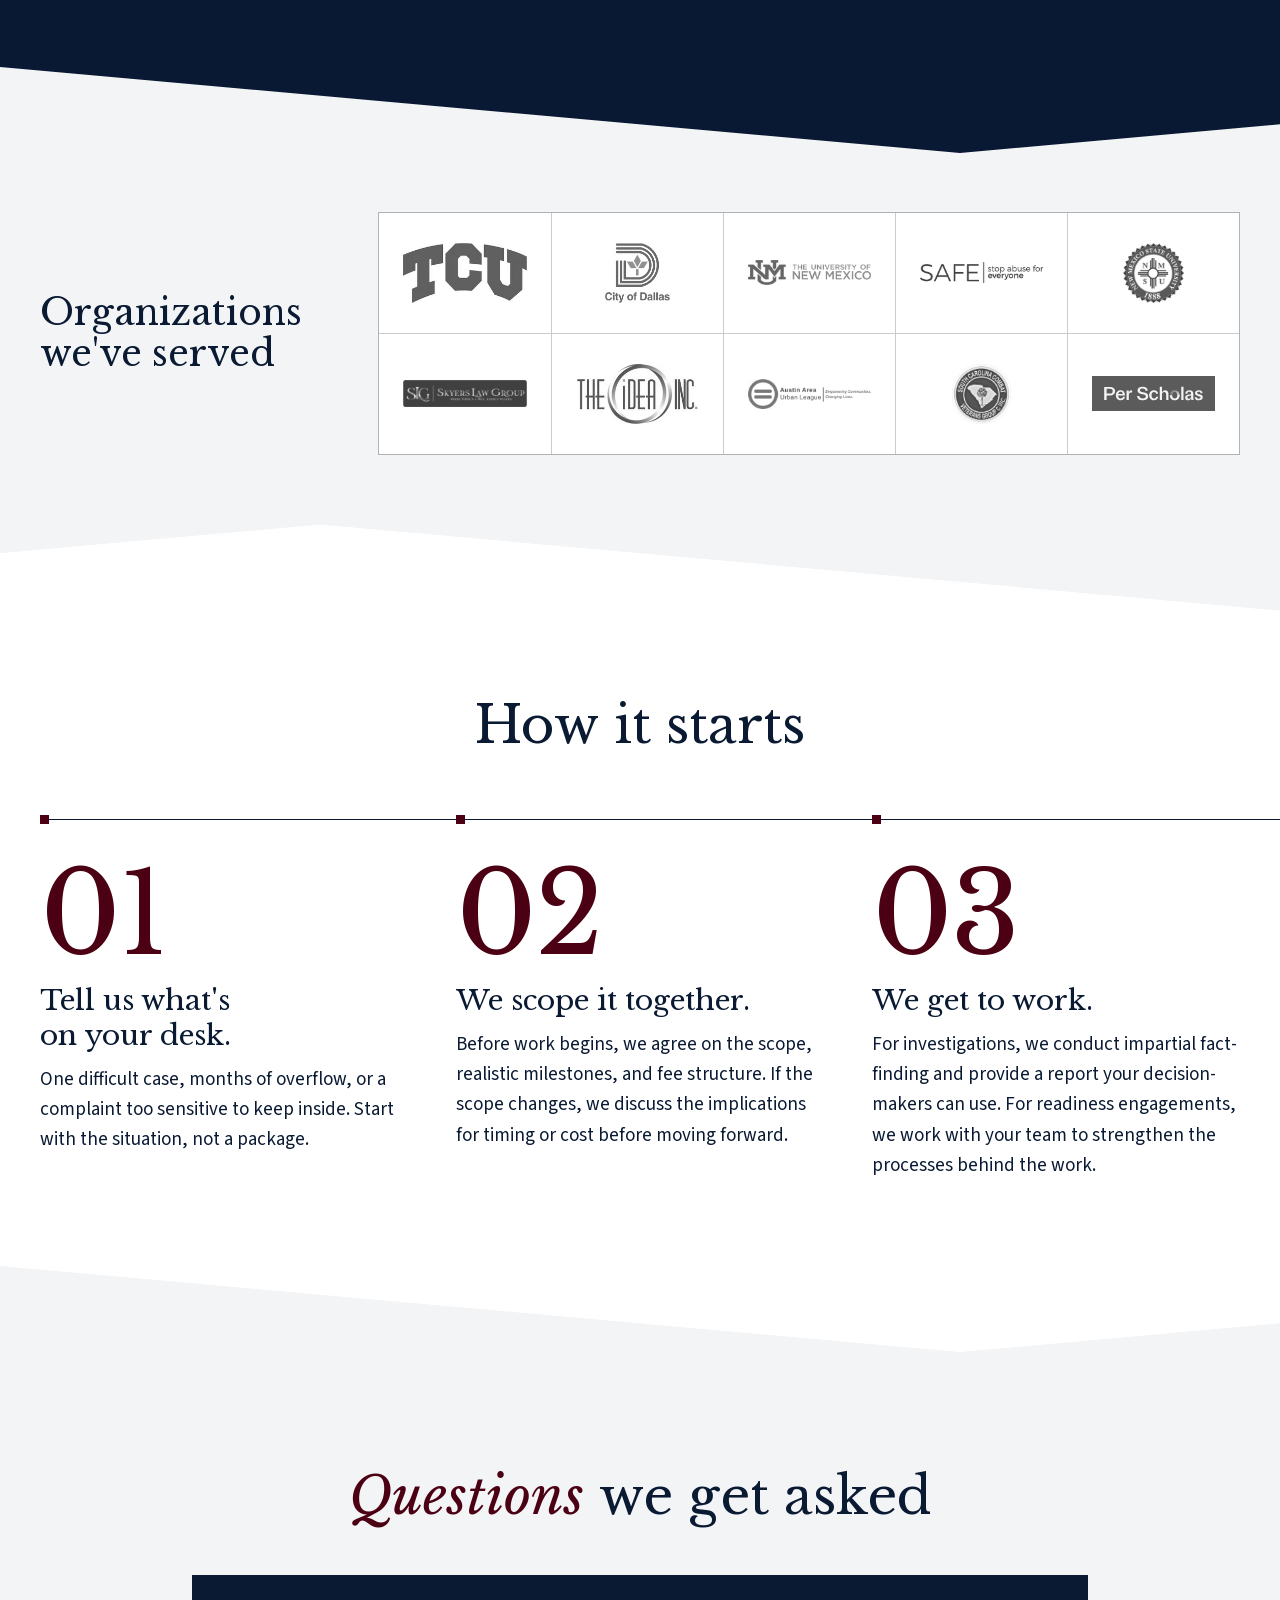
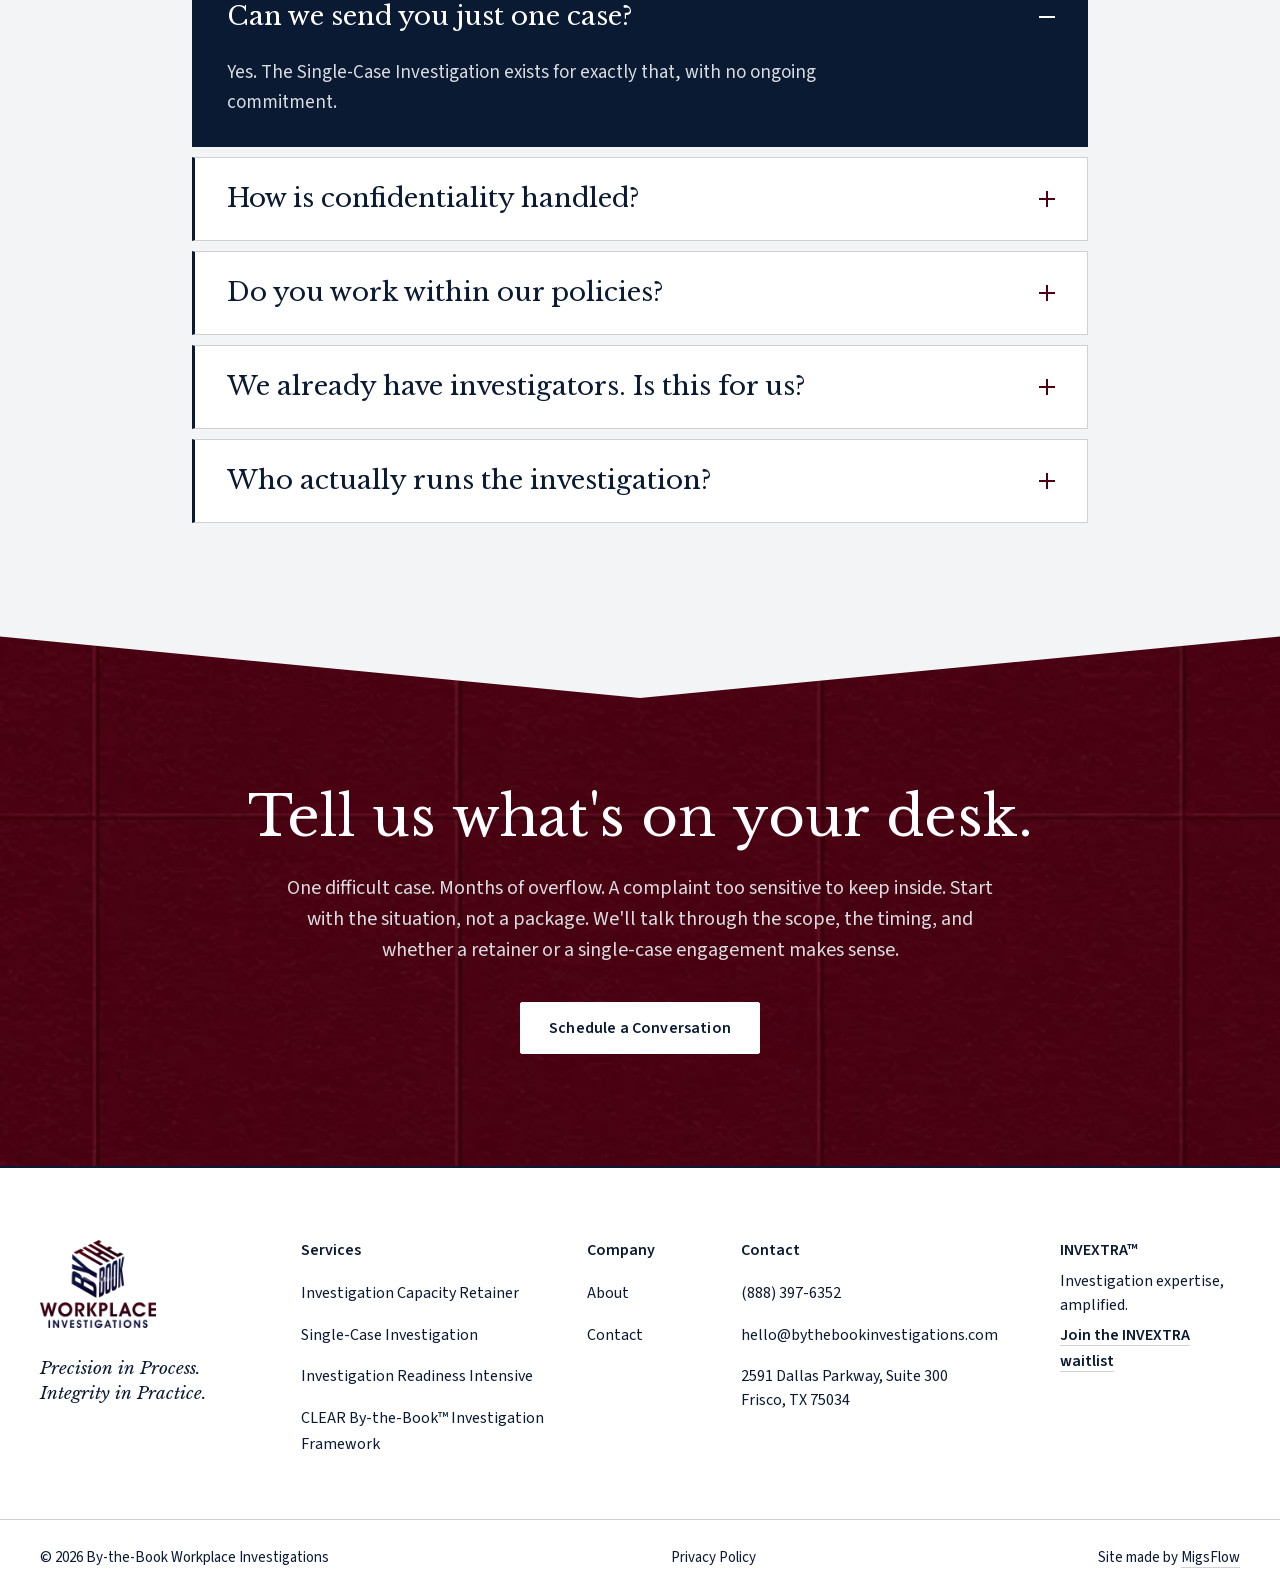
==== commit deb23506: "When section: back to the plain pale grey background, divider restored Co-Authored-By: Claude Fable " ====
--- a/index.html
+++ b/index.html
@@ -234,6 +234,9 @@
                 emphasised). The rest of that paragraph follows it, inside the band;
              4. her closing line, back on white. -->
         <section class="standard" aria-labelledby="standard-title">
+            <!-- Angled divider from the grey section above: the same shape as the others, filled with that grey -->
+            <svg class="standard__divider" aria-hidden="true" xmlns="http://www.w3.org/2000/svg" viewBox="0 0 1000 100" preserveAspectRatio="none"><path d="M0 0v36L250 4l750 96V0H0z"/></svg>
+
             <div class="standard__inner container">
                 <h2 class="standard__title" id="standard-title" data-split="words">An outside investigation shouldn't become another <em class="accent">problem</em> to manage</h2>
                 <p class="standard__lead" data-reveal="fade" data-delay="2">You brought in help because the situation was already difficult. The last thing you needed was a report that arrived months late, cost far more than expected, or left leadership unsure what the findings actually meant.</p>
--- a/css/styles.css
+++ b/css/styles.css
@@ -312,7 +312,7 @@
 }
 
 /* ---------- When would you bring us in? ----------
-   Pale grey section with angled white planes behind it. One idea runs through all of it, on
+   Pale grey section. One idea runs through all of it, on
    phones and large screens alike:
    a thin line comes in from the LEFT edge of the screen, the next from the RIGHT, and so on.
    1. the heading and the five situations, alternating left and right;
@@ -320,22 +320,9 @@
       middle with a line reaching it from each side;
    3. the closing paragraph. */
 .when {
-  position: relative;
-  isolation: isolate;            /* keeps the background layer's z-index inside this section */
   padding-block: var(--space-section);
   background: var(--color-wash);
   overflow-x: clip;              /* the lines are drawn wider than the screen; this trims them at the edges */
-}
-/* Background: two broad white planes lying at an angle across the grey, and one slightly
-   darker grey band at the foot of the section, below "Sometimes you need both." (a vector
-   drawing, images/illustrations/planes.svg). It is stretched to fill the section whatever
-   its shape. The band runs down to the bottom edge, where the white section below begins. */
-.when::before {
-  content: "";
-  position: absolute;
-  inset: 0;
-  z-index: -1;
-  background: url("../images/illustrations/planes.svg") center / 100% 100% no-repeat;
 }
 .when__title {
   font-size: clamp(2rem, 1.5rem + 2.4vw, 3.25rem);
@@ -511,11 +498,18 @@
    "Neither..." down, because the join happens in the middle. */
 .standard {
   position: relative;
-  --divider-h: clamp(2.5rem, 7vw, 6.5rem);   /* height of the angled edges of the burgundy band */
-  padding-top: var(--space-section);
-}
-/* (No angled divider at the top of this section: the section above ends in its own grey
-   band, so the two meet on a straight edge.) */
+  --divider-h: clamp(2.5rem, 7vw, 6.5rem);
+  padding-top: calc(var(--space-section) + var(--divider-h) * 0.75);   /* room for the divider */
+}
+/* Angled divider: the grey of the section above, cutting down into this white one */
+.standard__divider {
+  position: absolute;
+  top: -1px;
+  left: 0;
+  width: 100%;
+  height: var(--divider-h);
+  fill: var(--color-wash);
+}
 
 .standard__title {
   max-width: 18em;
